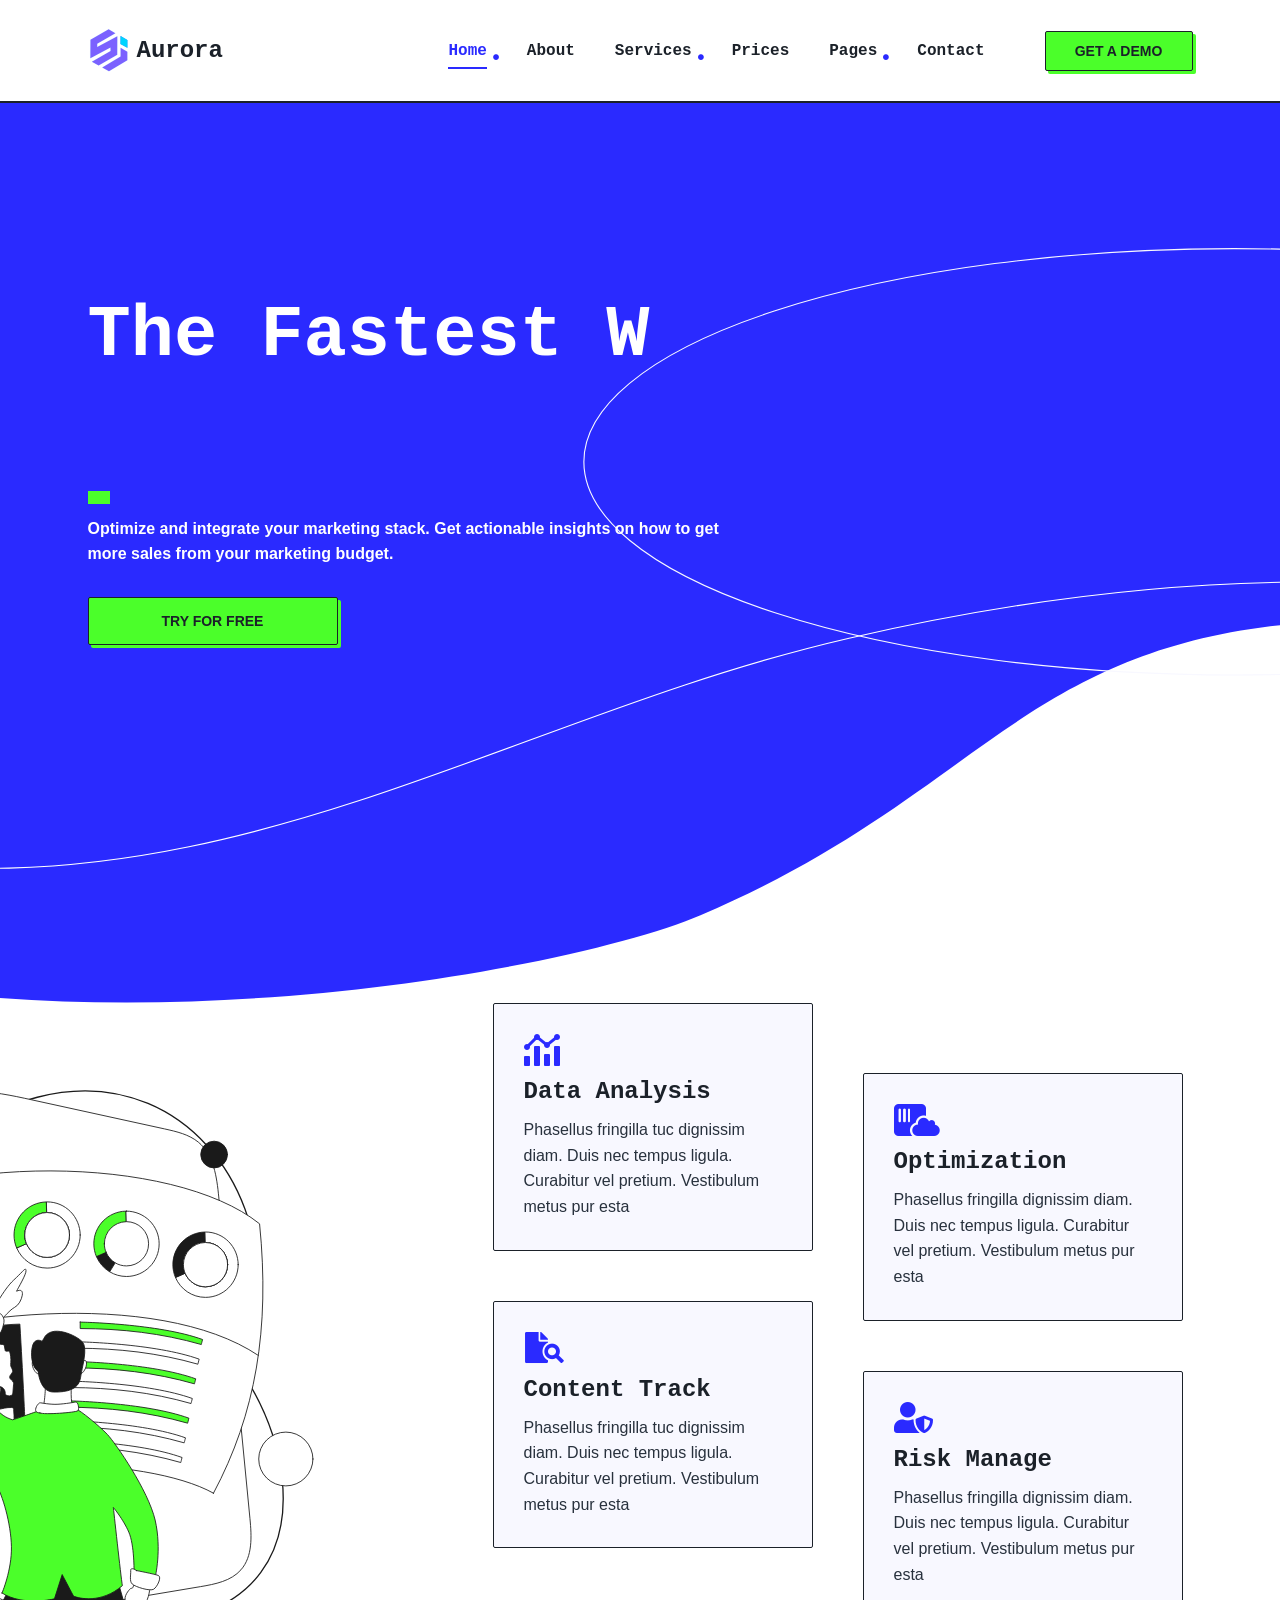
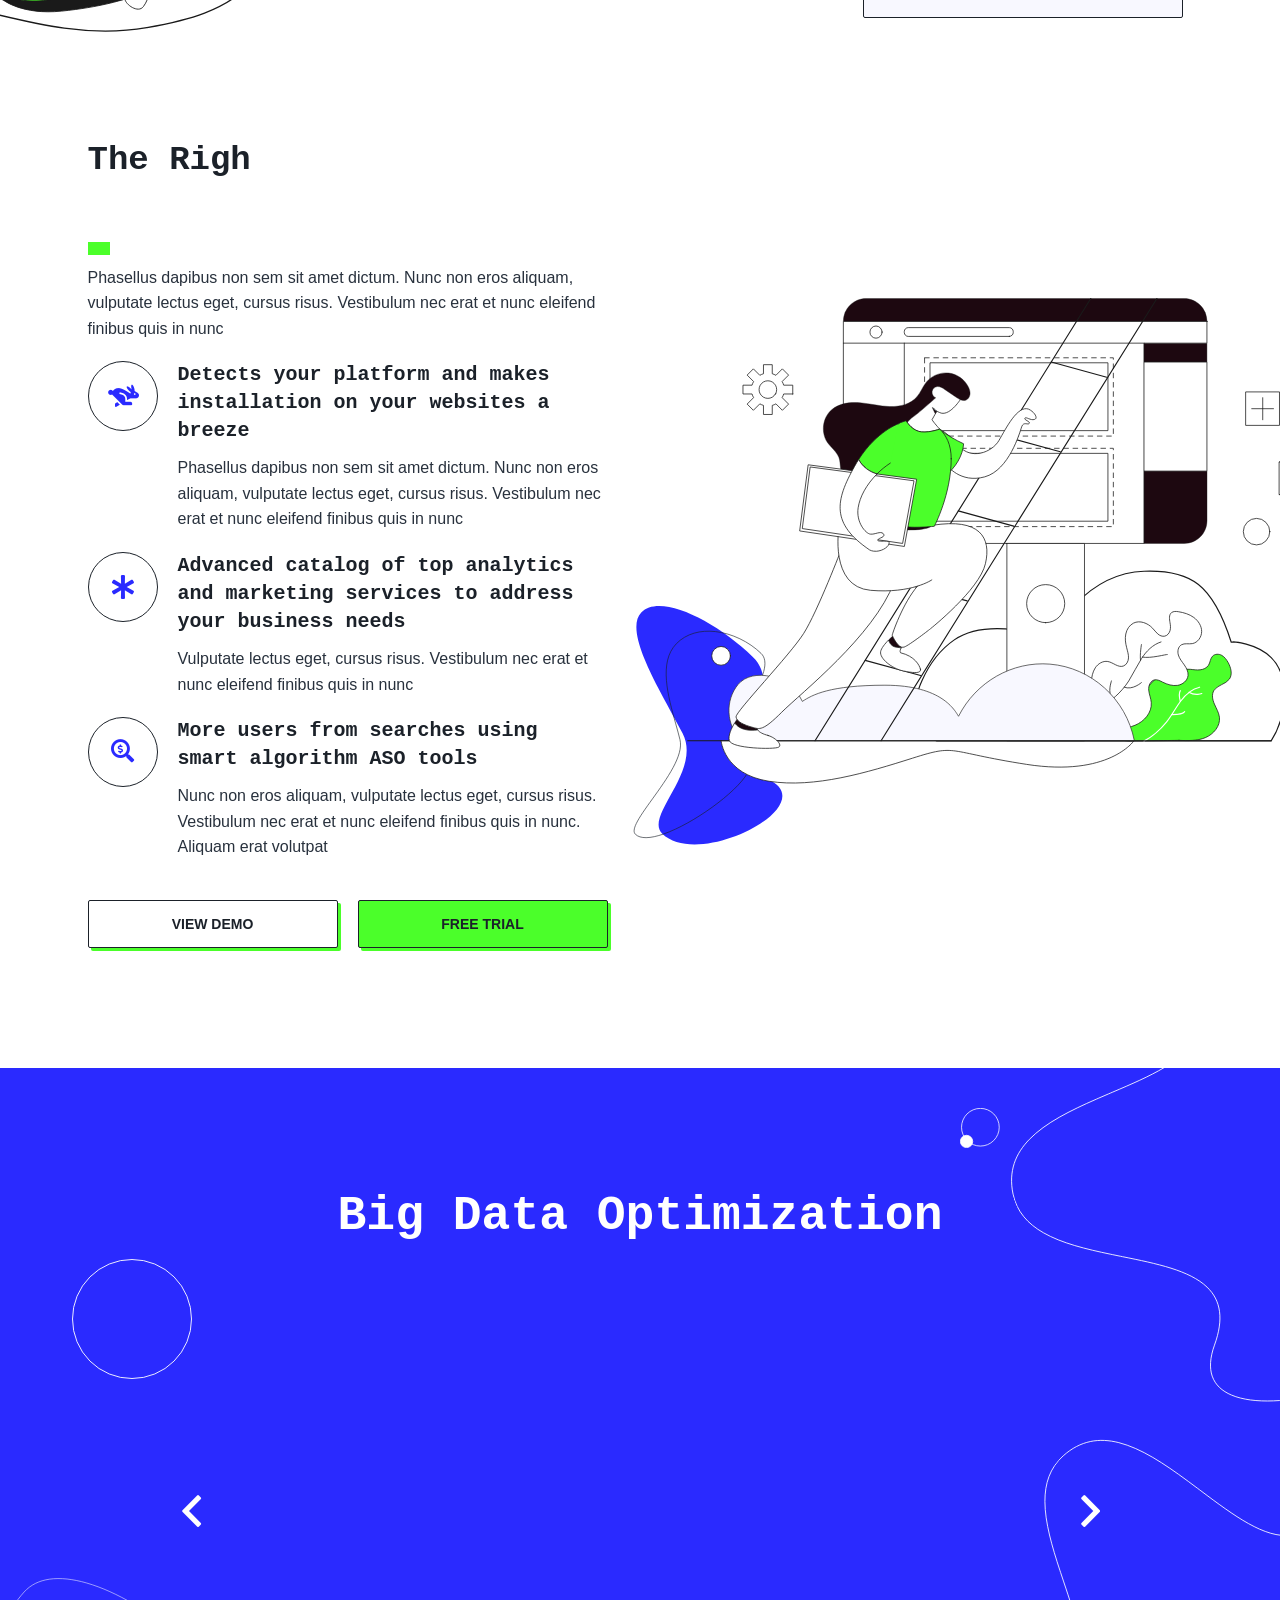
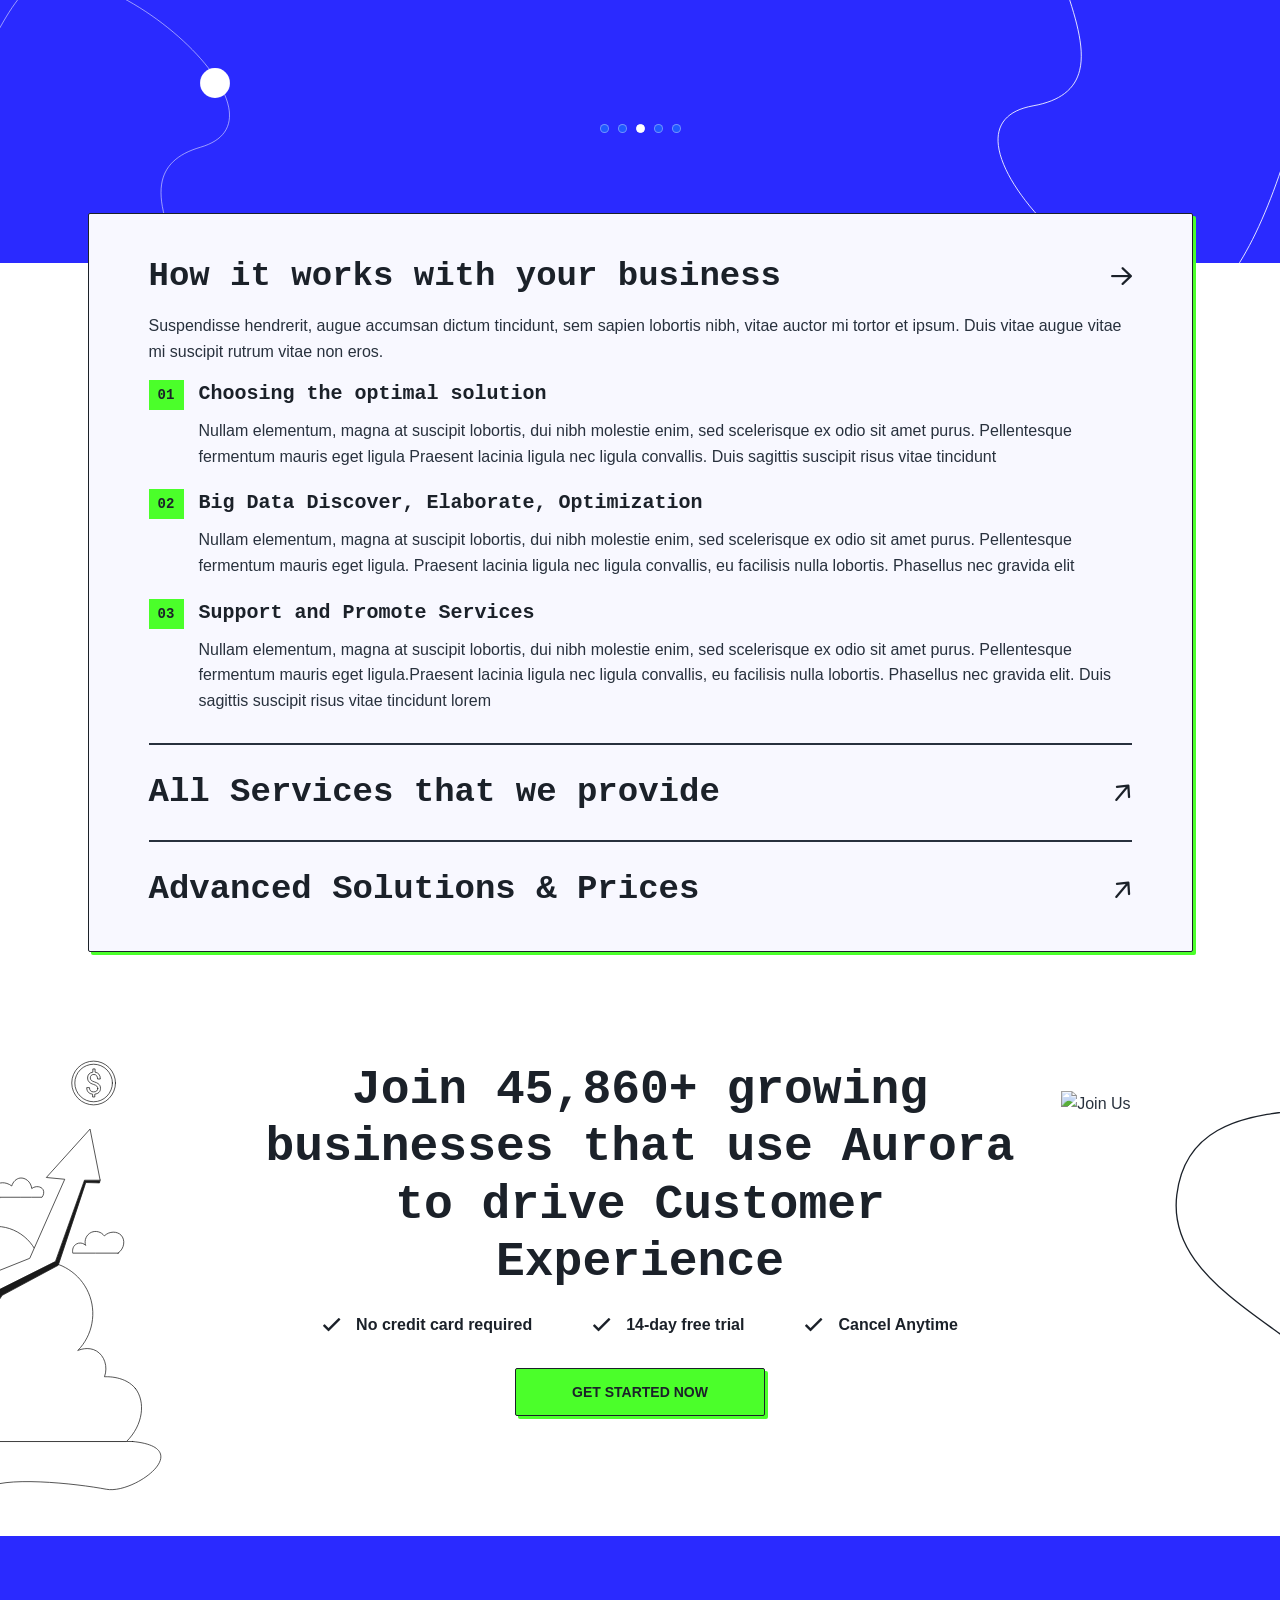
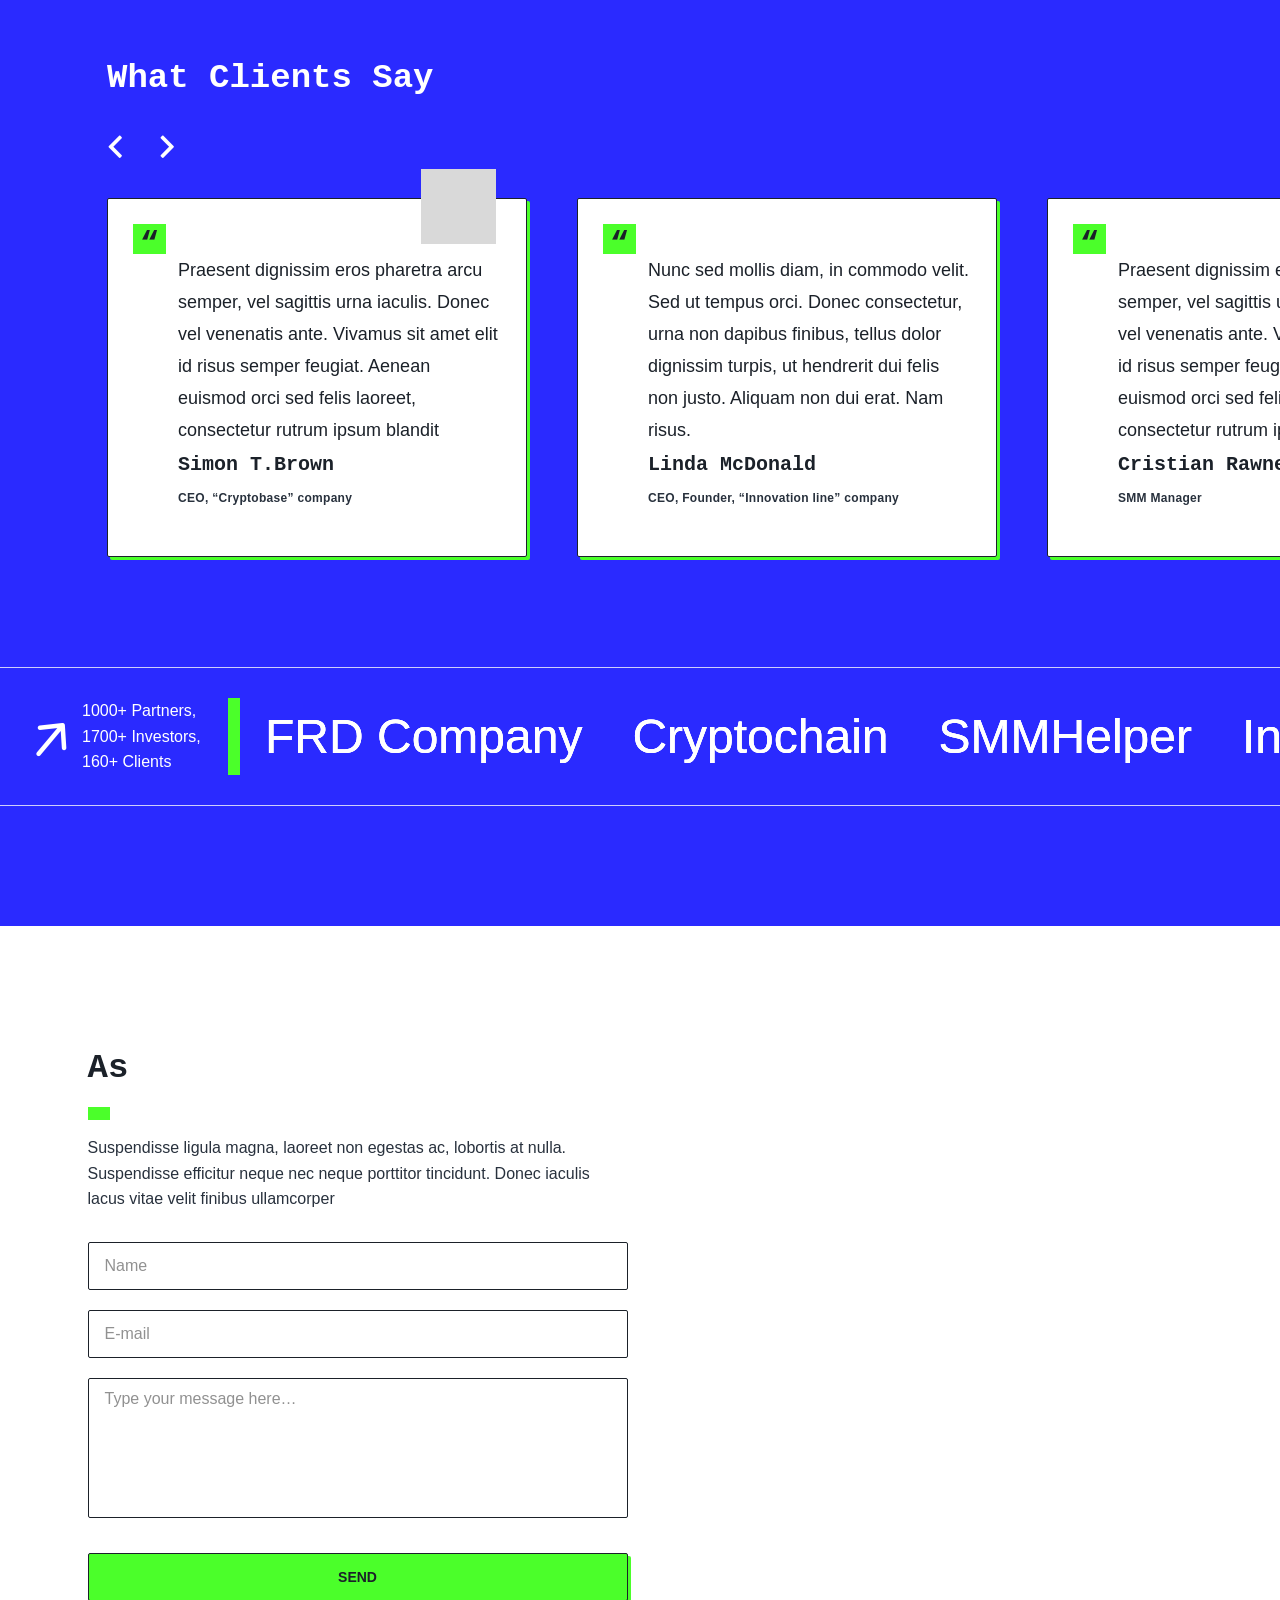
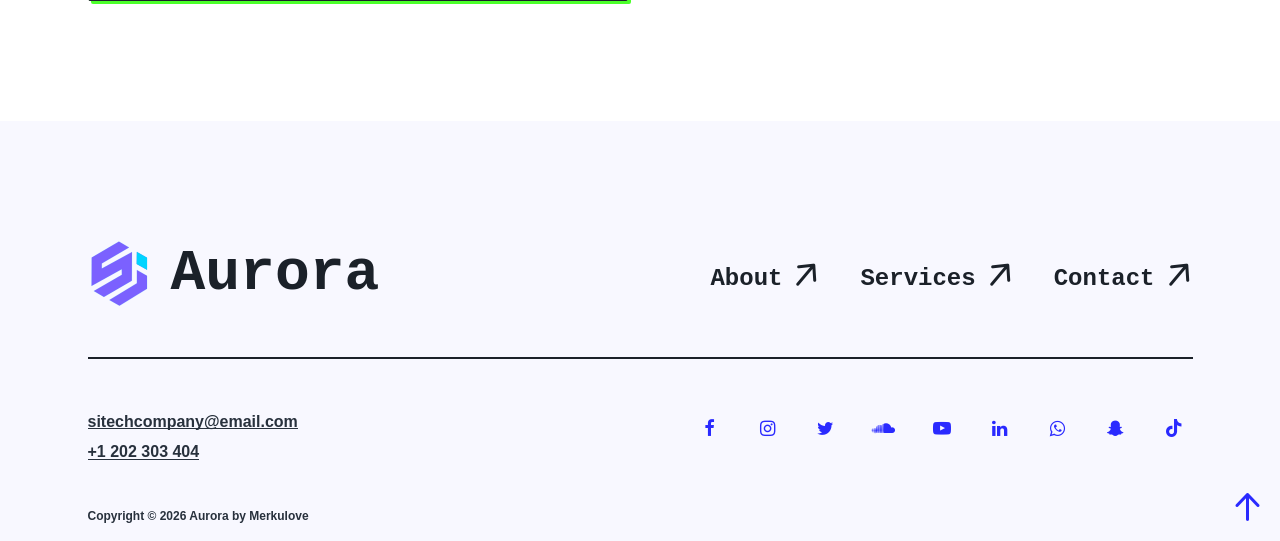
==== index.html @ f3130592 "Initial commit: Customized Sitech template for Aurora" ====
<!doctype html>
<html lang="en">
    <head>
        <meta charset="UTF-8" />
        <meta name="viewport" content="width=device-width, initial-scale=1.0, minimum-scale=1.0" />
        <meta http-equiv="X-UA-Compatible" content="ie=edge" />
        <title>Home | Aurora</title>
        <script id="www-widgetapi-script" src="https://s.ytimg.com/yts/jsbin/www-widgetapi-vflS50iB-/www-widgetapi.js" async=""></script>
        <script src="https://www.youtube.com/player_api"></script>
        <link rel="stylesheet preload" as="style" href="css/preload.min.css" />
        <link rel="stylesheet preload" as="style" href="css/icomoon.css" />
        <link rel="stylesheet preload" as="style" href="css/libs.min.css" />
        <link rel="stylesheet" href="css/index.min.css" />
    </head>
    <body>
        <header class="header d-lg-flex align-items-center" data-page="home" data-page-parent="home">
            <div class="container d-flex align-items-center flex-wrap flex-lg-nowrap">
                <a class="logo header_logo d-inline-flex align-items-center" href="index.html">
                    <span class="logo_icon">
                        <img src="svg/logo.svg" alt="Aurora" />
                    </span>
                    <span class="logo_text h5">Aurora</span>
                </a>
                <nav class="header_nav collapse" id="headerMenu">
                    <ul class="header_nav-list">
                        <li class="header_nav-list_item dropdown">
                            <a
                                class="nav-link nav-item dropdown-toggle d-flex align-items-center justify-content-between"
                                href="index.html"
                                data-bs-toggle="collapse"
                                data-bs-target="#homeMenu"
                                data-trigger="dropdown"
                                data-main-link="true"
                                aria-expanded="true"
                                aria-controls="homeMenu"
                                data-page="home"
                                data-page-parent="home"
                            >
                                <span class="nav-item_text">
                                    Home
                                    <i class="icon-circle icon"></i>
                                </span>
                                <i class="icon-arrow-left icon arrow-rotate"></i>
                            </a>
                            <div class="dropdown-menu collapse show" id="homeMenu">
                                <ul class="dropdown-list">
                                    <li class="list-item" data-main="true">
                                        <a
                                            class="dropdown-item nav-item"
                                            data-page="home"
                                            data-page-parent="home"
                                            href="index.html"
                                            data-main="true"
                                        >
                                            Home 1
                                        </a>
                                    </li>
                                    <li class="list-item">
                                        <a class="dropdown-item nav-item" data-page="home2" data-page-parent="home" href="index2.html">
                                            Home 2
                                        </a>
                                    </li>
                                </ul>
                            </div>
                        </li>
                        <li class="header_nav-list_item">
                            <a class="nav-item nav-link" href="about.html" data-page="about" data-single="true">
                                <span class="nav-item_text">About</span>
                            </a>
                        </li>
                        <li class="header_nav-list_item dropdown">
                            <a
                                class="nav-link nav-item dropdown-toggle d-flex align-items-center justify-content-between"
                                href="services.html"
                                data-bs-toggle="collapse"
                                data-bs-target="#servicesMenu"
                                data-trigger="dropdown"
                                data-page-parent="services"
                                data-main-link="true"
                                aria-expanded="false"
                                aria-controls="servicesMenu"
                                data-page="services"
                            >
                                <span class="nav-item_text">
                                    Services
                                    <i class="icon-circle icon"></i>
                                </span>
                                <i class="icon-arrow-left icon arrow-rotate"></i>
                            </a>
                            <div class="dropdown-menu collapse" id="servicesMenu">
                                <ul class="dropdown-list">
                                    <li class="list-item" data-main="true">
                                        <a
                                            class="dropdown-item nav-item"
                                            data-page="services"
                                            data-page-parent="services"
                                            href="services.html"
                                            data-main="true"
                                        >
                                            All Services
                                        </a>
                                    </li>
                                    <li class="list-item">
                                        <a
                                            class="dropdown-item nav-item"
                                            data-page="service"
                                            data-page-parent="services"
                                            href="service.html"
                                        >
                                            Single service
                                        </a>
                                    </li>
                                </ul>
                            </div>
                        </li>
                        <li class="header_nav-list_item">
                            <a class="nav-item nav-link" href="prices.html" data-page="prices" data-single="true">
                                <span class="nav-item_text">Prices</span>
                            </a>
                        </li>
                        <li class="header_nav-list_item dropdown">
                            <a
                                class="nav-link nav-item dropdown-toggle d-flex align-items-center justify-content-between"
                                href="#"
                                data-bs-toggle="collapse"
                                data-bs-target="#pagesMenu"
                                data-trigger="dropdown"
                                data-page-parent="pages"
                                data-main-link="true"
                                aria-expanded="false"
                                aria-controls="pagesMenu"
                            >
                                <span class="nav-item_text">
                                    Pages
                                    <i class="icon-circle icon"></i>
                                </span>
                                <i class="icon-arrow-left icon arrow-rotate"></i>
                            </a>
                            <div class="dropdown-menu collapse" id="pagesMenu">
                                <ul class="dropdown-list">
                                    <li class="list-item">
                                        <a class="dropdown-item nav-item" data-page="blog" data-page-parent="pages" href="blog.html">
                                            Blog Boxes
                                        </a>
                                    </li>
                                    <li class="list-item">
                                        <a class="dropdown-item nav-item" data-page="blog2" data-page-parent="pages" href="blog2.html">
                                            Blog Sidebar
                                        </a>
                                    </li>
                                    <li class="list-item">
                                        <a class="dropdown-item nav-item" data-page="post" data-page-parent="pages" href="post.html">
                                            Single post
                                        </a>
                                    </li>
                                    <li class="list-item">
                                        <a class="dropdown-item nav-item" data-page="faq" data-page-parent="pages" href="faq.html"> FAQ </a>
                                    </li>
                                    <li class="list-item">
                                        <a class="dropdown-item nav-item" data-page="404" data-page-parent="pages" href="404.html">
                                            Error Page
                                        </a>
                                    </li>
                                </ul>
                            </div>
                        </li>
                        <li class="header_nav-list_item">
                            <a class="nav-item nav-link" href="contact.html" data-page="contact" data-single="true">
                                <span class="nav-item_text">Contact</span>
                            </a>
                        </li>
                        <li class="header_nav-list_btn">
                            <a class="btn signUpTrigger" href="#">Get a demo</a>
                        </li>
                    </ul>
                </nav>
                <a class="header_btn btn btn--neon signUpTrigger" href="#">Get a demo</a>
                <button
                    class="header_trigger"
                    id="headerTrigger"
                    data-bs-toggle="collapse"
                    data-bs-target="#headerMenu"
                    aria-controls="headerMenu"
                    aria-expanded="false"
                    type="button"
                >
                    <i class="icon-arrow-left icon arrow-rotate"></i>
                </button>
            </div>
        </header>
        <!-- homepage content start -->
        <main>
            <!-- hero section start -->
            <section class="hero">
                <div class="hero_bg">
                    <img class="hero_bg-blue" src="svg/herohome1.svg" alt="The Fastest Web Solutions" />
                </div>
                <div class="container d-xl-flex">
                    <div class="hero_main">
                        <span class="tw-height h1">
                            <span class="text">The Fastest Web Solutions</span>
                        </span>
                        <h1 class="hero_main-title type" data-text="The Fastest Web Solutions">The Fastest Web Solutions</h1>
                        <p class="hero_main-text">
                            Optimize and integrate your marketing stack. Get actionable insights on how to get more sales from your
                            marketing budget.
                        </p>
                        <a class="hero_main-btn btn btn--neon signUpTrigger" href="#">Try For Free</a>
                    </div>
                    <div class="hero_media">
                        <lottie-player
                            class="lottie"
                            src="lottie/herohome.json"
                            background="transparent"
                            speed=".5"
                            style="width: 100%; height: 100%"
                            loop
                            autoplay
                        ></lottie-player>
                    </div>
                </div>
            </section>
            <!-- hero section end -->
            <!-- features section start -->
            <div class="services">
                <img class="services_shape" src="svg/blueshape1.svg" alt="Our Features and Services" />
                <div class="container d-flex flex-column-reverse flex-xl-row">
                    <div class="services_media">
                        <img src="svg/Illustration-2.svg" alt="Our Features and Services" />
                    </div>
                    <ul class="services_list">
                        <li class="wrapper" data-aos="fade-up">
                            <a class="services_list-item d-flex flex-column" href="service.html">
                                <i class="icon-chart-bar icon"></i>
                                <span class="title h5">Data Analysis</span>
                                <p class="text">
                                    Phasellus fringilla tuc dignissim diam. Duis nec tempus ligula. Curabitur vel pretium. Vestibulum metus
                                    pur esta
                                </p>
                            </a>
                        </li>
                        <li class="wrapper" data-aos="fade-up" data-aos-delay="50">
                            <a class="services_list-item d-flex flex-column" href="service.html">
                                <i class="icon-cloud icon"></i>
                                <span class="title h5">Optimization</span>
                                <p class="text">
                                    Phasellus fringilla dignissim diam. Duis nec tempus ligula. Curabitur vel pretium. Vestibulum metus pur
                                    esta
                                </p>
                            </a>
                        </li>
                        <li class="wrapper" data-aos="fade-up" data-aos-delay="100">
                            <a class="services_list-item d-flex flex-column" href="service.html">
                                <i class="icon-filesearch icon"></i>
                                <span class="title h5">Content Track</span>
                                <p class="text">
                                    Phasellus fringilla tuc dignissim diam. Duis nec tempus ligula. Curabitur vel pretium. Vestibulum metus
                                    pur esta
                                </p>
                            </a>
                        </li>
                        <li class="wrapper" data-aos="fade-up" data-aos-delay="150">
                            <a class="services_list-item d-flex flex-column" href="service.html">
                                <i class="icon-protect icon"></i>
                                <span class="title h5">Risk Manage</span>
                                <p class="text">
                                    Phasellus fringilla dignissim diam. Duis nec tempus ligula. Curabitur vel pretium. Vestibulum metus pur
                                    esta
                                </p>
                            </a>
                        </li>
                    </ul>
                </div>
            </div>
            <!-- features section end -->
            <!-- about section start -->
            <section class="about">
                <img class="about_shape" src="svg/bg%202.svg" alt="The Right Digital Tools for Business" />
                <div class="container d-lg-flex">
                    <div class="about_main">
                        <div class="wrapper">
                            <span class="tw-height h4">
                                <span class="text">The Right Digital Tools for Business</span>
                            </span>
                            <h4 class="about_main-title type" data-text="The Right Digital Tools for Business">
                                The Right Digital Tools for Business
                            </h4>
                        </div>
                        <p class="about_main-text">
                            Phasellus dapibus non sem sit amet dictum. Nunc non eros aliquam, vulputate lectus eget, cursus risus.
                            Vestibulum nec erat et nunc eleifend finibus quis in nunc
                        </p>
                        <ul class="about_main-list d-flex flex-column">
                            <li class="about_main-list_item" data-aos="fade-up">
                                <span class="media">
                                    <i class="icon-rabbit icon"></i>
                                </span>
                                <div class="main">
                                    <h6 class="main_title">Detects your platform and makes installation on your websites a breeze</h6>
                                    <p class="main_text">
                                        Phasellus dapibus non sem sit amet dictum. Nunc non eros aliquam, vulputate lectus eget, cursus
                                        risus. Vestibulum nec erat et nunc eleifend finibus quis in nunc
                                    </p>
                                </div>
                            </li>
                            <li class="about_main-list_item" data-aos="fade-up" data-aos-delay="50">
                                <span class="media">
                                    <i class="icon-star icon"></i>
                                </span>
                                <div class="main">
                                    <h6 class="main_title">
                                        Advanced catalog of top analytics and marketing services to address your business needs
                                    </h6>
                                    <p class="main_text">
                                        Vulputate lectus eget, cursus risus. Vestibulum nec erat et nunc eleifend finibus quis in nunc
                                    </p>
                                </div>
                            </li>
                            <li class="about_main-list_item" data-aos="fade-up" data-aos-delay="100">
                                <span class="media">
                                    <i class="icon-moneyglass icon"></i>
                                </span>
                                <div class="main">
                                    <h6 class="main_title">More users from searches using smart algorithm ASO tools</h6>
                                    <p class="main_text">
                                        Nunc non eros aliquam, vulputate lectus eget, cursus risus. Vestibulum nec erat et nunc eleifend
                                        finibus quis in nunc. Aliquam erat volutpat
                                    </p>
                                </div>
                            </li>
                        </ul>
                        <div class="about_main-action d-flex flex-column flex-sm-row">
                            <a class="about_main-action_btn btn btn--white signUpTrigger" href="#">View Demo</a>
                            <a class="about_main-action_btn btn btn--neon signUpTrigger" href="#">Free Trial</a>
                        </div>
                    </div>
                    <div class="about_media">
                        <img class="about_media-main" src="svg/illustartion%203.svg" alt="The Right Digital Tools for Business" />
                        <img class="about_media-shape" src="svg/shapes_bg3.svg" alt="The Right Digital Tools for Business" />
                    </div>
                </div>
            </section>
            <!-- about section end -->
            <!-- chart section start -->
            <section class="chart">
                <div class="chart_shapes">
                    <div class="group group--left">
                        <img class="shape" src="svg/bgshape_whiteline.svg" alt="Big Data Optimization" />
                        <img class="circle" src="svg/ovalwhite.svg" alt="Big Data Optimization" />
                        <span class="circle circle--big"></span>
                    </div>
                    <div class="group group--right">
                        <img class="circle" src="svg/circles_white.svg" alt="Big Data Optimization" />
                        <img class="shape shape--rotate" src="svg/white_line.svg" alt="Big Data Optimization" />
                        <img class="shape" src="svg/white_line.svg" alt="Big Data Optimization" />
                    </div>
                </div>
                <div class="container">
                    <h3 class="chart_header">Big Data Optimization</h3>
                    <div class="chart_slider swiper">
                        <div class="swiper-wrapper">
                            <div class="swiper-slide">
                                <div class="slide">
                                    <svg
                                        width="100%"
                                        height="100%"
                                        viewBox="0 0 269 571"
                                        version="1.1"
                                        xmlns="http://www.w3.org/2000/svg"
                                        xmlns:xlink="http://www.w3.org/1999/xlink"
                                    >
                                        <defs>
                                            <path
                                                d="M36,0 L232,0 C251.882251,-3.65231026e-15 268,16.117749 268,36 L268,513 L268,513 L0,513 L0,36 C-2.4348735e-15,16.117749 16.117749,3.65231026e-15 36,0 Z"
                                                id="slide2path-1"
                                            ></path>
                                        </defs>
                                        <g stroke="none" stroke-width="1" fill="none" fill-rule="evenodd">
                                            <g transform="translate(-1550.000000, -134.000000)">
                                                <g transform="translate(1550.539194, 134.000000)">
                                                    <path
                                                        d="M37.9179081,22 L217.89702,22 C237.216806,22 253.092051,37.2499657 253.867974,56.5541641 L257.360636,143.448094 L257.360636,143.448094 C261.526916,295.091547 264.682069,409.189991 266.826095,485.743426 C267.27786,501.873895 267.671527,515.865953 268.007098,527.719601 C268.664707,550.906237 250.401376,570.235867 227.214742,570.893541 C226.818395,570.904783 226.42191,570.910412 226.025404,570.910426 L43.9354142,570.910426 C24.2303134,570.910426 8.18689259,555.068159 7.9382796,535.364627 L1.92077342,58.4542006 C1.66992538,38.5735321 17.583039,22.2537134 37.4637075,22.0028654 C37.6151001,22.0009551 37.7665033,22 37.9179081,22 Z"
                                                        fill="#1B2129"
                                                        opacity="0.106490362"
                                                    ></path>
                                                    <g>
                                                        <g>
                                                            <mask id="slide2mask-2" fill="white">
                                                                <use xlink:href="#slide2path-1"></use>
                                                            </mask>
                                                            <g>
                                                                <use fill="#2A2AFF" xlink:href="#slide2path-1"></use>
                                                                <use fill="#FFFFFF" xlink:href="#slide2path-1"></use>
                                                            </g>
                                                            <g mask="url(#slide2mask-2)">
                                                                <g transform="translate(0.460806, 25.000000)">
                                                                    <path
                                                                        d="M12,0 L256,0 C262.627417,5.58920087e-16 268,5.372583 268,12 L268,476 L268,476 L0,476 L0,12 C9.64732338e-16,5.372583 5.372583,2.99379359e-15 12,0 Z"
                                                                        fill="#F4F4F6"
                                                                        fill-rule="nonzero"
                                                                    ></path>
                                                                    <g
                                                                        stroke-width="1"
                                                                        fill="none"
                                                                        fill-rule="evenodd"
                                                                        transform="translate(0.000000, 97.000000)"
                                                                    >
                                                                        <g transform="translate(0.000000, 112.047570)" fill-rule="nonzero">
                                                                            <g transform="translate(0.000000, 233.089195)">
                                                                                <rect
                                                                                    fill="#FFFFFF"
                                                                                    x="0"
                                                                                    y="0"
                                                                                    width="268"
                                                                                    height="45.7324078"
                                                                                ></rect>
                                                                                <g
                                                                                    transform="translate(11.434667, 27.724479)"
                                                                                    fill="#CDCDD2"
                                                                                    font-family="OpenSans, Open Sans"
                                                                                    font-size="12"
                                                                                    font-weight="normal"
                                                                                >
                                                                                    <text>
                                                                                        <tspan x="0" y="13">Sessions</tspan>
                                                                                    </text>
                                                                                </g>
                                                                                <g
                                                                                    transform="translate(11.434667, 7.716551)"
                                                                                    fill="#4E4E56"
                                                                                    font-family="RobotoMono-Bold, Roboto Mono"
                                                                                    font-size="14"
                                                                                    font-weight="bold"
                                                                                >
                                                                                    <text>
                                                                                        <tspan x="0" y="15">3669</tspan>
                                                                                    </text>
                                                                                </g>
                                                                            </g>
                                                                            <g transform="translate(0.000000, 186.642218)">
                                                                                <rect
                                                                                    fill="#FFFFFF"
                                                                                    x="0"
                                                                                    y="0"
                                                                                    width="268"
                                                                                    height="45.7324078"
                                                                                ></rect>
                                                                                <g
                                                                                    transform="translate(11.434667, 27.724479)"
                                                                                    fill="#CDCDD2"
                                                                                    font-family="OpenSans, Open Sans"
                                                                                    font-size="12"
                                                                                    font-weight="normal"
                                                                                >
                                                                                    <text>
                                                                                        <tspan x="0" y="13">Users</tspan>
                                                                                    </text>
                                                                                </g>
                                                                                <g
                                                                                    transform="translate(11.434667, 7.716551)"
                                                                                    fill="#4E4E56"
                                                                                    font-family="RobotoMono-Bold, Roboto Mono"
                                                                                    font-size="14"
                                                                                    font-weight="bold"
                                                                                >
                                                                                    <text>
                                                                                        <tspan x="0" y="15">2991</tspan>
                                                                                    </text>
                                                                                </g>
                                                                            </g>
                                                                            <g transform="translate(0.000000, 163.776014)">
                                                                                <rect
                                                                                    fill="#F4F4F6"
                                                                                    x="0"
                                                                                    y="0"
                                                                                    width="268"
                                                                                    height="22.8662039"
                                                                                ></rect>
                                                                                <g
                                                                                    transform="translate(11.434667, 2.716551)"
                                                                                    fill="#2A2AFF"
                                                                                    font-family="RobotoMono-Bold, Roboto Mono"
                                                                                    font-size="12"
                                                                                    font-weight="bold"
                                                                                >
                                                                                    <text>
                                                                                        <tspan x="0" y="13">Past Month</tspan>
                                                                                    </text>
                                                                                </g>
                                                                            </g>
                                                                            <g transform="translate(0.000000, 118.043606)">
                                                                                <rect
                                                                                    fill="#FFFFFF"
                                                                                    x="0"
                                                                                    y="0"
                                                                                    width="268"
                                                                                    height="45.7324078"
                                                                                ></rect>
                                                                                <g
                                                                                    transform="translate(180.119250, 16.291377)"
                                                                                    fill="#ABABB6"
                                                                                    font-family="OpenSans, Open Sans"
                                                                                    font-size="14"
                                                                                    font-weight="normal"
                                                                                >
                                                                                    <text>
                                                                                        <tspan x="27.7294922" y="15">+1.72%</tspan>
                                                                                    </text>
                                                                                </g>
                                                                                <g
                                                                                    transform="translate(11.434667, 27.724479)"
                                                                                    fill="#CDCDD2"
                                                                                    font-family="OpenSans, Open Sans"
                                                                                    font-size="12"
                                                                                    font-weight="normal"
                                                                                >
                                                                                    <text>
                                                                                        <tspan x="0" y="13">New Users</tspan>
                                                                                    </text>
                                                                                </g>
                                                                                <g
                                                                                    transform="translate(11.434667, 7.716551)"
                                                                                    fill="#4E4E56"
                                                                                    font-family="RobotoMono-Bold, Roboto Mono"
                                                                                    font-size="14"
                                                                                    font-weight="bold"
                                                                                >
                                                                                    <text>
                                                                                        <tspan x="0" y="15">2895</tspan>
                                                                                    </text>
                                                                                </g>
                                                                            </g>
                                                                            <g transform="translate(0.000000, 71.596630)">
                                                                                <rect
                                                                                    fill="#FFFFFF"
                                                                                    x="0"
                                                                                    y="0"
                                                                                    width="268"
                                                                                    height="45.7324078"
                                                                                ></rect>
                                                                                <g
                                                                                    transform="translate(162.119250, 16.291377)"
                                                                                    fill="#ABABB6"
                                                                                    font-family="OpenSans, Open Sans"
                                                                                    font-size="14"
                                                                                    font-weight="normal"
                                                                                >
                                                                                    <text>
                                                                                        <tspan x="45.7294922" y="15">+0.71%</tspan>
                                                                                    </text>
                                                                                </g>
                                                                                <g
                                                                                    transform="translate(11.434667, 27.724479)"
                                                                                    fill="#CDCDD2"
                                                                                    font-family="OpenSans, Open Sans"
                                                                                    font-size="12"
                                                                                    font-weight="normal"
                                                                                >
                                                                                    <text>
                                                                                        <tspan x="0" y="13">Sessions</tspan>
                                                                                    </text>
                                                                                </g>
                                                                                <g
                                                                                    transform="translate(11.434667, 7.716551)"
                                                                                    fill="#4E4E56"
                                                                                    font-family="RobotoMono-Bold, Roboto Mono"
                                                                                    font-size="14"
                                                                                    font-weight="bold"
                                                                                >
                                                                                    <text>
                                                                                        <tspan x="0" y="15">3695</tspan>
                                                                                    </text>
                                                                                </g>
                                                                            </g>
                                                                            <g transform="translate(0.000000, 25.149653)">
                                                                                <rect
                                                                                    fill="#FFFFFF"
                                                                                    x="0"
                                                                                    y="0"
                                                                                    width="268"
                                                                                    height="45.7324078"
                                                                                ></rect>
                                                                                <g
                                                                                    transform="translate(175.868000, 16.291377)"
                                                                                    fill="#ABABB6"
                                                                                    font-family="OpenSans, Open Sans"
                                                                                    font-size="14"
                                                                                    font-weight="normal"
                                                                                >
                                                                                    <text>
                                                                                        <tspan x="39.734375" y="15">+1.6%</tspan>
                                                                                    </text>
                                                                                </g>
                                                                                <g
                                                                                    transform="translate(11.434667, 27.724479)"
                                                                                    fill="#CDCDD2"
                                                                                    font-family="OpenSans, Open Sans"
                                                                                    font-size="12"
                                                                                    font-weight="normal"
                                                                                >
                                                                                    <text>
                                                                                        <tspan x="0" y="13">Users</tspan>
                                                                                    </text>
                                                                                </g>
                                                                                <g
                                                                                    transform="translate(11.434667, 7.716551)"
                                                                                    fill="#4E4E56"
                                                                                    font-family="RobotoMono-Bold, Roboto Mono"
                                                                                    font-size="14"
                                                                                    font-weight="bold"
                                                                                >
                                                                                    <text>
                                                                                        <tspan x="0" y="15">3039</tspan>
                                                                                    </text>
                                                                                </g>
                                                                            </g>
                                                                            <g>
                                                                                <rect
                                                                                    fill="#F4F4F6"
                                                                                    x="0"
                                                                                    y="2.28344903"
                                                                                    width="268"
                                                                                    height="22.8662039"
                                                                                ></rect>
                                                                                <text
                                                                                    font-family="RobotoMono-Bold, Roboto Mono"
                                                                                    font-size="12"
                                                                                    font-weight="bold"
                                                                                    fill="#2A2AFF"
                                                                                >
                                                                                    <tspan x="11.4346667" y="13">Current Month</tspan>
                                                                                </text>
                                                                            </g>
                                                                        </g>
                                                                        <g transform="translate(12.864000, 0.000000)">
                                                                            <polyline
                                                                                stroke="#E4E4E5"
                                                                                points="0 29.2973237 9.648 23.5807728 37.52 0 65.392 9.28939533 93.264 1.42913774 121.136 39.3012879 149.008 62.8820607 176.88 25.0099105 204.752 52.8780965 232.624 40.0158568 242.272 25.0099105"
                                                                            ></polyline>
                                                                            <polyline
                                                                                stroke="#2A2AFF"
                                                                                points="0 45.7324078 9.648 32.8701681 37.52 37.8721502 65.392 18.5787907 93.264 39.3012879 121.136 27.1536171 149.008 50.7343899 176.88 48.5906833 204.752 26.4390482 232.624 27.868186 242.272 12.8622397"
                                                                            ></polyline>
                                                                        </g>
                                                                    </g>
                                                                    <g stroke-width="1" fill="none" fill-rule="evenodd">
                                                                        <path
                                                                            d="M12,0 L256,0 C262.627417,5.58920087e-16 268,5.372583 268,12 L268,45.4285714 L268,45.4285714 L0,45.4285714 L0,12 C9.64732338e-16,5.372583 5.372583,2.99379359e-15 12,0 Z"
                                                                            fill="#FFFFFF"
                                                                            fill-rule="nonzero"
                                                                        ></path>
                                                                        <g transform="translate(11.434667, 17.035714)">
                                                                            <g transform="translate(227.978667, 0.000000)">
                                                                                <polygon
                                                                                    points="0 0 17.152 0 17.152 17.0357143 0 17.0357143"
                                                                                ></polygon>
                                                                                <path
                                                                                    d="M8.576,1.41964286 L11.4346667,4.25892857 L9.29066667,4.25892857 L9.29066667,10.6473214 L7.86133333,10.6473214 L7.86133333,4.25892857 L5.71733333,4.25892857 L8.576,1.41964286 Z M14.2933333,5.67857143 L10.72,5.67857143 L10.72,7.09111607 L14.2933333,7.09111607 L14.2933333,14.210625 L2.85866667,14.210625 L2.85866667,7.09111607 L6.432,7.09111607 L6.432,5.67857143 L2.85866667,5.67857143 C2.07253333,5.67857143 1.42933333,6.31741071 1.42933333,7.09821429 L1.42933333,14.1964286 C1.42933333,14.9772321 2.07253333,15.6160714 2.85866667,15.6160714 L14.2933333,15.6160714 C15.0794667,15.6160714 15.7226667,14.9772321 15.7226667,14.1964286 L15.7226667,7.09821429 C15.7226667,6.31741071 15.0794667,5.67857143 14.2933333,5.67857143 Z"
                                                                                    fill="#4E4E56"
                                                                                    fill-rule="nonzero"
                                                                                ></path>
                                                                            </g>
                                                                            <g transform="translate(199.392000, 0.000000)">
                                                                                <polygon
                                                                                    points="0 0 17.152 0 17.152 17.0357143 0 17.0357143"
                                                                                ></polygon>
                                                                            </g>
                                                                            <g transform="translate(28.586667, 0.000000)">
                                                                                <polygon
                                                                                    points="0 0 17.152 0 17.152 17.0357143 0 17.0357143"
                                                                                ></polygon>
                                                                            </g>
                                                                            <g>
                                                                                <polygon
                                                                                    points="0 0 17.152 0 17.152 17.0357143 0 17.0357143"
                                                                                ></polygon>
                                                                                <path
                                                                                    d="M9.98060479,13.4866071 C9.9373656,13.4836612 9.92635931,13.4840162 9.88354892,13.4767047 C9.78727917,13.4602006 9.69469017,13.4239627 9.61300027,13.3707238 C9.57169075,13.3438205 9.53563425,13.312516 9.49961355,13.2791175 L5.21142975,9.02000633 C5.18184128,8.9885244 5.17358653,8.98135492 5.1473214,8.94696258 C5.11784014,8.90834666 5.09236118,8.86671386 5.07138481,8.82291596 C4.97976062,8.63157543 4.97976062,8.40452932 5.07138481,8.21318872 C5.09236118,8.1693909 5.11784014,8.12775802 5.1473214,8.08914211 C5.17358653,8.05478526 5.18184128,8.04758029 5.21142975,8.01613385 L9.49961355,3.75702275 C9.53131037,3.72763488 9.53856452,3.7194006 9.57315589,3.69334904 C9.66399388,3.62488383 9.77119853,3.57867248 9.88354892,3.55939999 C9.96377368,3.54569985 10.0462141,3.54569985 10.1264388,3.55939999 C10.1905829,3.5704027 10.2531546,3.59013658 10.3119385,3.61789179 C10.5352099,3.72334028 10.6906566,3.94208113 10.7159568,4.18634115 C10.7259269,4.282881 10.7157424,4.38119548 10.6861897,4.47368918 C10.6615684,4.5507436 10.6236537,4.62346792 10.5744825,4.68785148 C10.5482174,4.7222438 10.5399627,4.72941331 10.5103742,4.76089523 L6.72755286,8.51807009 L10.5103742,12.275245 L10.5436791,12.3106666 C10.5710162,12.3440296 10.5788065,12.3518025 10.6026059,12.387863 C10.6472387,12.4554408 10.6801148,12.5305787 10.6993759,12.6090883 C10.7147776,12.6719102 10.7214957,12.7367906 10.7192802,12.8013871 C10.7108468,13.0468184 10.5707661,13.2755682 10.3552849,13.3959236 C10.2843511,13.4355333 10.2066278,13.4629691 10.1264388,13.4767047 C10.0836284,13.4840162 10.0726221,13.4836612 10.0293829,13.4866071 L9.98060479,13.4866071 L9.98060479,13.4866071 Z"
                                                                                    fill="#4E4E56"
                                                                                    fill-rule="nonzero"
                                                                                ></path>
                                                                            </g>
                                                                        </g>
                                                                        <text
                                                                            fill="#4E4E56"
                                                                            fill-rule="nonzero"
                                                                            font-family="OpenSans-Bold, Open Sans"
                                                                            font-size="16"
                                                                            font-weight="bold"
                                                                        >
                                                                            <tspan x="113.339844" y="31">Stats</tspan>
                                                                        </text>
                                                                    </g>
                                                                </g>
                                                            </g>
                                                        </g>
                                                        <path
                                                            d="M0,513 L268,513 L268,535 C268,554.882251 251.882251,571 232,571 L36,571 C16.117749,571 2.4348735e-15,554.882251 0,535 L0,513 L0,513 Z"
                                                            fill="#EBEBFF"
                                                        ></path>
                                                        <g transform="translate(76.997927, 531.000033)" fill="#808080" fill-rule="nonzero">
                                                            <g transform="translate(50.252073, 5.749986)">
                                                                <path
                                                                    d="M9.99997616,2.24999464 C9.99997616,1.0062537 8.99372245,0 7.74998152,0 C6.50624059,0 5.49998689,1.0062537 5.49998689,2.24999464 C5.49998689,3.49373557 6.50624059,4.49998927 7.74998152,4.49998927 C8.99372245,4.49998927 9.99997616,3.49373557 9.99997616,2.24999464 Z M13.2499684,0 C12.0062275,0 10.9999738,1.0062537 10.9999738,2.24999464 C10.9999738,3.49373557 12.0062275,4.49998927 13.2499684,4.49998927 C14.4937093,4.49998927 15.499963,3.49373557 15.499963,2.24999464 C15.499963,1.0062537 14.4937093,0 13.2499684,0 Z M2.24999464,0 C1.0062537,0 0,1.0062537 0,2.24999464 C0,3.49373557 1.0062537,4.49998927 2.24999464,4.49998927 C3.49373557,4.49998927 4.49998927,3.49373557 4.49998927,2.24999464 C4.49998927,1.0062537 3.49373557,0 2.24999464,0 Z"
                                                                ></path>
                                                            </g>
                                                            <g transform="translate(100.002073, 0.000000)">
                                                                <path
                                                                    d="M12.4999702,2 L10.9999738,2 L10.9999738,0.374999106 C10.9999738,0.167907315 10.8320665,0 10.6249747,0 L9.37497765,0 C9.16788586,0 8.99997854,0.167907315 8.99997854,0.374999106 L8.99997854,2 L4.99998808,2 L4.99998808,0.374999106 C4.99998808,0.167907315 4.83208076,0 4.62498897,0 L3.37499195,0 C3.16790016,0 3,0.167907315 3,0.374999106 L3,2 L1.5,2 C0.671568223,2 0,2.67156345 0,3.5 L0,14.4999654 C0,15.3283936 0.671568223,15.9999619 1.5,15.9999619 L12.4999702,15.9999619 C13.3283984,15.9999619 13.9999666,15.3283936 13.9999666,14.4999654 L13.9999666,3.5 C13.9999666,2.67156345 13.3283984,2 12.4999702,2 Z M12.3124706,14.4999654 L1.68749598,14.4999654 C1.58401112,14.4999654 1.49999642,14.4159507 1.49999642,14.3124659 L1.49999642,4.99998808 L12.4999702,4.99998808 L12.4999702,14.3124659 C12.4999702,14.4159507 12.4159555,14.4999654 12.3124706,14.4999654 Z M10.6609548,8.22965567 C10.8079881,8.08381251 10.8089342,7.84638632 10.663091,7.69935298 L9.95883856,6.98942425 C9.81296489,6.84239091 9.57553869,6.84144487 9.42850535,6.98728803 L5.95750533,10.4304561 L4.57927375,9.0410551 C4.43343059,8.89399125 4.1960044,8.8930452 4.04897106,9.03888836 L3.3389813,9.74314083 C3.19194796,9.88901451 3.19103243,10.1264407 3.33687559,10.273474 L5.68345813,12.639069 C5.8293318,12.7861023 6.066758,12.7870179 6.21379134,12.6411747 L10.6609548,8.22965567 Z"
                                                                ></path>
                                                            </g>
                                                            <g transform="translate(0.000000, 0.999998)">
                                                                <path
                                                                    d="M10.5020481,5.74998629 L5.50206122,5.74998629 C5.22706679,5.74998629 5.00206122,5.97499186 5.00206122,6.24998629 L5.00206122,6.74998629 C5.00206122,7.02497715 5.22706679,7.24998629 5.50206122,7.24998629 L10.5020481,7.24998629 C10.7770414,7.24998629 11.0020469,7.02497715 11.0020469,6.74998629 L11.0020469,6.24998629 C11.0020469,5.97499186 10.7770414,5.74998629 10.5020481,5.74998629 Z M8.00205407,0 C3.5833024,0 0.00207314456,2.90935586 0.00207314456,6.4999845 C0.00207314456,7.98746875 0.623958869,9.34998381 1.65520641,10.446844 C1.18957031,11.6781033 0.220822623,12.7218325 0.20519766,12.7343446 C-0.00103964099,12.9530941 -0.0573139209,13.2718495 0.06146021,13.5468427 C0.180203823,13.8218359 0.452084279,13.9999666 0.752071356,13.9999666 C2.67394177,13.9999666 4.18956316,13.1968374 5.09892379,12.5531012 C6.00205884,12.8374633 6.97706262,12.999969 8.00205407,12.999969 C12.4208057,12.999969 16.002035,10.0906131 16.002035,6.4999845 C16.002035,2.90935586 12.4208057,0 8.00205407,0 Z M8.00205407,11.4999726 C7.16767496,11.4999726 6.34269523,11.3718601 5.55204771,11.1218607 L4.84269881,10.8968551 L4.23332526,11.328098 C3.78642691,11.64371 3.17394058,11.9968586 2.43645455,12.2343458 C2.6645729,11.8562339 2.88643516,11.4312166 3.05830975,10.9780927 L3.38957728,10.099982 L2.7458105,9.41873975 C2.18019906,8.81559177 1.50206957,7.81873746 1.50206957,6.4999845 C1.50206957,3.74373497 4.41768151,1.49999642 8.00205407,1.49999642 C11.5864266,1.49999642 14.5020386,3.74373497 14.5020386,6.4999845 C14.5020386,9.25623403 11.5864266,11.4999726 8.00205407,11.4999726 Z"
                                                                ></path>
                                                            </g>
                                                        </g>
                                                        <g transform="translate(225.000013, 11.875019)" fill="#DCDCDC" fill-rule="nonzero">
                                                            <path
                                                                d="M12.4005463,2.39999201 C8.94020447,-0.800588586 3.55838518,-0.799406033 0.0993976083,2.39999201 C-0.0306832583,2.52030727 -0.033220026,2.72401162 0.0925693165,2.84882822 L0.7613223,3.51229786 C0.881237022,3.63143057 1.07420302,3.63396734 1.19880981,3.51971743 C4.04880149,0.908792257 8.45074183,0.90820098 11.3013248,3.51971743 C11.4259316,3.63396734 11.6188976,3.63123984 11.7388314,3.51229786 L12.4075653,2.84882822 C12.5331639,2.72401162 12.5306271,2.52030727 12.4005463,2.39999201 Z M6.24997193,6.24998512 C5.55955152,6.24998512 4.99997491,6.80956173 4.99997491,7.49998214 C4.99997491,8.19040255 5.55955152,8.74998512 6.24997193,8.74998512 C6.94039235,8.74998512 7.49997491,8.19040255 7.49997491,7.49998214 C7.49997491,6.80956173 6.94039235,6.24998512 6.24997193,6.24998512 Z M10.2083594,4.61737488 C7.95719748,2.62656541 4.54020962,2.62870164 2.29158446,4.61737488 C2.15681153,4.73650759 2.15252,4.94333998 2.28044557,5.06951079 L2.95310861,5.73338097 C3.07029583,5.84900417 3.25897031,5.85682428 3.38376783,5.74900212 C5.02341617,4.33163566 7.48024702,4.3347637 9.1159853,5.74900212 C9.24078283,5.85682428 9.4294573,5.84921398 9.54664452,5.73338097 L10.2193076,5.06951079 C10.3474239,4.94333998 10.3429225,4.73631685 10.2083594,4.61737488 Z"
                                                            ></path>
                                                        </g>
                                                        <text
                                                            font-family="OpenSans-Bold, Open Sans"
                                                            font-size="10"
                                                            font-weight="bold"
                                                            letter-spacing="0.27777775"
                                                            fill="#DCDCDC"
                                                        >
                                                            <tspan x="20" y="25">12:00</tspan>
                                                        </text>
                                                        <rect fill="#1B2129" x="85" y="561" width="99" height="4" rx="2"></rect>
                                                        <rect
                                                            stroke="#1B2129"
                                                            stroke-width="2"
                                                            x="1"
                                                            y="1"
                                                            width="266"
                                                            height="569"
                                                            rx="36"
                                                        ></rect>
                                                        <path
                                                            d="M56,0.425766014 L211.81311,0.425766014 C209.481088,-1.10124352 208.056304,1.47921099 207.538757,8.16712954 C207.479908,8.9276027 207.42775,9.67598615 207.382284,10.4122799 C206.861021,18.8500352 199.865584,25.4262724 191.411743,25.425766 L75.222168,25.425766 C66.3856123,25.4280257 59.2203362,18.2664142 59.218076,9.42985847 C59.2180665,9.39244634 59.2181881,9.35503429 59.2184452,9.31762304 C59.2214066,8.88201991 59.2126886,8.49852207 59.1922913,8.16712954 C59.0332292,5.58286714 57.9691321,3.00241263 56,0.425766014 Z"
                                                            fill="#1B2129"
                                                        ></path>
                                                    </g>
                                                </g>
                                            </g>
                                        </g>
                                    </svg>
                                </div>
                            </div>
                            <div class="swiper-slide">
                                <div class="slide">
                                    <svg
                                        width="100%"
                                        height="100%"
                                        viewBox="0 0 269 571"
                                        version="1.1"
                                        xmlns="http://www.w3.org/2000/svg"
                                        xmlns:xlink="http://www.w3.org/1999/xlink"
                                    >
                                        <defs>
                                            <path
                                                d="M36,0 L232,0 C251.882251,-3.65231026e-15 268,16.117749 268,36 L268,513 L268,513 L0,513 L0,36 C-2.4348735e-15,16.117749 16.117749,3.65231026e-15 36,0 Z"
                                                id="slide3path-1"
                                            ></path>
                                        </defs>
                                        <g stroke="none" stroke-width="1" fill="none" fill-rule="evenodd">
                                            <g transform="translate(-1550.000000, -134.000000)">
                                                <g transform="translate(1550.539194, 134.000000)">
                                                    <path
                                                        d="M37.9179081,22 L217.89702,22 C237.216806,22 253.092051,37.2499657 253.867974,56.5541641 L257.360636,143.448094 L257.360636,143.448094 C261.526916,295.091547 264.682069,409.189991 266.826095,485.743426 C267.27786,501.873895 267.671527,515.865953 268.007098,527.719601 C268.664707,550.906237 250.401376,570.235867 227.214742,570.893541 C226.818395,570.904783 226.42191,570.910412 226.025404,570.910426 L43.9354142,570.910426 C24.2303134,570.910426 8.18689259,555.068159 7.9382796,535.364627 L1.92077342,58.4542006 C1.66992538,38.5735321 17.583039,22.2537134 37.4637075,22.0028654 C37.6151001,22.0009551 37.7665033,22 37.9179081,22 Z"
                                                        fill="#1B2129"
                                                        opacity="0.106490362"
                                                    ></path>
                                                    <g>
                                                        <g>
                                                            <mask id="slide3mask-2" fill="white">
                                                                <use xlink:href="#slide3path-1"></use>
                                                            </mask>
                                                            <g>
                                                                <use fill="#2A2AFF" xlink:href="#slide3path-1"></use>
                                                                <use fill="#FFFFFF" xlink:href="#slide3path-1"></use>
                                                            </g>
                                                            <g mask="url(#slide3mask-2)">
                                                                <g transform="translate(0.460806, 25.000000)">
                                                                    <rect
                                                                        fill="#F4F4F6"
                                                                        fill-rule="nonzero"
                                                                        x="0"
                                                                        y="0"
                                                                        width="268"
                                                                        height="477"
                                                                    ></rect>
                                                                    <g
                                                                        stroke-width="1"
                                                                        fill="none"
                                                                        fill-rule="evenodd"
                                                                        transform="translate(0.000000, 58.000000)"
                                                                    >
                                                                        <g transform="translate(0.000000, 151.216949)" fill-rule="nonzero">
                                                                            <g transform="translate(0.000000, 236.450847)">
                                                                                <rect
                                                                                    fill="#FFFFFF"
                                                                                    x="0"
                                                                                    y="0"
                                                                                    width="268"
                                                                                    height="34.3322034"
                                                                                ></rect>
                                                                                <g
                                                                                    transform="translate(197.169500, 10.583051)"
                                                                                    fill="#ABABB6"
                                                                                    font-family="OpenSans, Open Sans"
                                                                                    font-size="14"
                                                                                    font-weight="normal"
                                                                                >
                                                                                    <text>
                                                                                        <tspan x="30.9160156" y="15">2.2k</tspan>
                                                                                    </text>
                                                                                </g>
                                                                                <g
                                                                                    transform="translate(11.434667, 12.583051)"
                                                                                    fill="#4E4E56"
                                                                                    font-family="RobotoMono-Regular, Roboto Mono"
                                                                                    font-size="12"
                                                                                    font-weight="normal"
                                                                                >
                                                                                    <text>
                                                                                        <tspan x="0" y="13">Tuesday</tspan>
                                                                                    </text>
                                                                                </g>
                                                                            </g>
                                                                            <g transform="translate(0.000000, 201.403390)">
                                                                                <rect
                                                                                    fill="#FFFFFF"
                                                                                    x="0"
                                                                                    y="0"
                                                                                    width="268"
                                                                                    height="34.3322034"
                                                                                ></rect>
                                                                                <g
                                                                                    transform="translate(195.169500, 10.583051)"
                                                                                    fill="#ABABB6"
                                                                                    font-family="OpenSans, Open Sans"
                                                                                    font-size="14"
                                                                                    font-weight="normal"
                                                                                >
                                                                                    <text>
                                                                                        <tspan x="32.9160156" y="15">2.5k</tspan>
                                                                                    </text>
                                                                                </g>
                                                                                <g
                                                                                    transform="translate(11.434667, 12.583051)"
                                                                                    fill="#4E4E56"
                                                                                    font-family="RobotoMono-Regular, Roboto Mono"
                                                                                    font-size="12"
                                                                                    font-weight="normal"
                                                                                >
                                                                                    <text>
                                                                                        <tspan x="0" y="13">Wednesday</tspan>
                                                                                    </text>
                                                                                </g>
                                                                            </g>
                                                                            <g transform="translate(0.000000, 166.355932)">
                                                                                <rect
                                                                                    fill="#FFFFFF"
                                                                                    x="0"
                                                                                    y="0"
                                                                                    width="268"
                                                                                    height="34.3322034"
                                                                                ></rect>
                                                                                <g
                                                                                    transform="translate(186.169500, 10.583051)"
                                                                                    fill="#ABABB6"
                                                                                    font-family="OpenSans, Open Sans"
                                                                                    font-size="14"
                                                                                    font-weight="normal"
                                                                                >
                                                                                    <text>
                                                                                        <tspan x="41.9160156" y="15">1.9k</tspan>
                                                                                    </text>
                                                                                </g>
                                                                                <g
                                                                                    transform="translate(11.434667, 12.583051)"
                                                                                    fill="#4E4E56"
                                                                                    font-family="RobotoMono-Regular, Roboto Mono"
                                                                                    font-size="12"
                                                                                    font-weight="normal"
                                                                                >
                                                                                    <text>
                                                                                        <tspan x="0" y="13">Thursday</tspan>
                                                                                    </text>
                                                                                </g>
                                                                            </g>
                                                                            <g transform="translate(0.000000, 131.308475)">
                                                                                <rect
                                                                                    fill="#FFFFFF"
                                                                                    x="0"
                                                                                    y="0"
                                                                                    width="268"
                                                                                    height="34.3322034"
                                                                                ></rect>
                                                                                <g
                                                                                    transform="translate(177.169500, 10.583051)"
                                                                                    fill="#ABABB6"
                                                                                    font-family="OpenSans, Open Sans"
                                                                                    font-size="14"
                                                                                    font-weight="normal"
                                                                                >
                                                                                    <text>
                                                                                        <tspan x="50.9160156" y="15">1.5k</tspan>
                                                                                    </text>
                                                                                </g>
                                                                                <g
                                                                                    transform="translate(11.434667, 12.583051)"
                                                                                    font-family="RobotoMono-Regular, Roboto Mono"
                                                                                    font-size="12"
                                                                                    font-weight="normal"
                                                                                >
                                                                                    <text>
                                                                                        <tspan x="0" y="13">Friday</tspan>
                                                                                    </text>
                                                                                </g>
                                                                            </g>
                                                                            <g transform="translate(0.000000, 96.261017)">
                                                                                <rect
                                                                                    fill="#FFFFFF"
                                                                                    x="0"
                                                                                    y="0"
                                                                                    width="268"
                                                                                    height="34.3322034"
                                                                                ></rect>
                                                                                <g
                                                                                    transform="translate(189.169500, 10.583051)"
                                                                                    fill="#ABABB6"
                                                                                    font-family="OpenSans, Open Sans"
                                                                                    font-size="14"
                                                                                    font-weight="normal"
                                                                                >
                                                                                    <text>
                                                                                        <tspan x="38.9160156" y="15">2.1k</tspan>
                                                                                    </text>
                                                                                </g>
                                                                                <g
                                                                                    transform="translate(11.434667, 12.583051)"
                                                                                    fill="#4E4E56"
                                                                                    font-family="RobotoMono-Regular, Roboto Mono"
                                                                                    font-size="12"
                                                                                    font-weight="normal"
                                                                                >
                                                                                    <text>
                                                                                        <tspan x="0" y="13">Saturday</tspan>
                                                                                    </text>
                                                                                </g>
                                                                            </g>
                                                                            <g transform="translate(0.000000, 61.213559)">
                                                                                <rect
                                                                                    fill="#FFFFFF"
                                                                                    x="0"
                                                                                    y="0"
                                                                                    width="268"
                                                                                    height="34.3322034"
                                                                                ></rect>
                                                                                <g
                                                                                    transform="translate(193.169500, 10.583051)"
                                                                                    fill="#ABABB6"
                                                                                    font-family="OpenSans, Open Sans"
                                                                                    font-size="14"
                                                                                    font-weight="normal"
                                                                                >
                                                                                    <text>
                                                                                        <tspan x="34.9160156" y="15">1.8k</tspan>
                                                                                    </text>
                                                                                </g>
                                                                                <g
                                                                                    transform="translate(11.434667, 12.583051)"
                                                                                    fill="#4E4E56"
                                                                                    font-family="RobotoMono-Regular, Roboto Mono"
                                                                                    font-size="12"
                                                                                    font-weight="normal"
                                                                                >
                                                                                    <text>
                                                                                        <tspan x="0" y="13">Sunday</tspan>
                                                                                    </text>
                                                                                </g>
                                                                            </g>
                                                                            <g transform="translate(0.000000, 26.166102)">
                                                                                <rect
                                                                                    fill="#FFFFFF"
                                                                                    x="0"
                                                                                    y="0"
                                                                                    width="268"
                                                                                    height="34.3322034"
                                                                                ></rect>
                                                                                <g
                                                                                    transform="translate(188.169500, 10.583051)"
                                                                                    fill="#ABABB6"
                                                                                    font-family="OpenSans, Open Sans"
                                                                                    font-size="14"
                                                                                    font-weight="normal"
                                                                                >
                                                                                    <text>
                                                                                        <tspan x="39.9160156" y="15">1.2k</tspan>
                                                                                    </text>
                                                                                </g>
                                                                                <g
                                                                                    transform="translate(11.434667, 12.583051)"
                                                                                    fill="#4E4E56"
                                                                                    font-family="RobotoMono-Regular, Roboto Mono"
                                                                                    font-size="12"
                                                                                    font-weight="normal"
                                                                                >
                                                                                    <text>
                                                                                        <tspan x="0" y="13">Monday</tspan>
                                                                                    </text>
                                                                                </g>
                                                                            </g>
                                                                            <g transform="translate(0.000000, 0.000000)">
                                                                                <rect
                                                                                    fill="#F4F4F6"
                                                                                    x="0"
                                                                                    y="3.2779661"
                                                                                    width="268"
                                                                                    height="22.8881356"
                                                                                ></rect>
                                                                                <text
                                                                                    font-family="RobotoMono-Bold, Roboto Mono"
                                                                                    font-size="14"
                                                                                    font-weight="bold"
                                                                                    fill="#2A2AFF"
                                                                                >
                                                                                    <tspan x="11.4346667" y="15">Current Month</tspan>
                                                                                </text>
                                                                            </g>
                                                                        </g>
                                                                        <g transform="translate(11.434667, 0.000000)" fill-rule="nonzero">
                                                                            <polygon
                                                                                fill="#E4E4E5"
                                                                                points="0 40.0542373 11.0773333 41.4847458 38.9493333 17.8813559 66.8213333 27.179661 94.6933333 19.3118644 122.565333 57.220339 150.437333 45.0610169 178.309333 7.15254237 206.181333 35.0474576 234.053333 0 245.130667 7.15254237 245.130667 143.050847 0 143.050847"
                                                                            ></polygon>
                                                                            <polygon
                                                                                fill="#2A2AFF"
                                                                                points="0 82.9694915 11.0773333 70.0949153 38.9493333 67.9491525 66.8213333 84.4 94.6933333 62.2271186 122.565333 85.8305085 150.437333 95.1288136 178.309333 71.5254237 206.181333 56.5050847 234.053333 65.0881356 245.130667 57.220339 245.130667 143.050847 0 143.050847"
                                                                            ></polygon>
                                                                        </g>
                                                                    </g>
                                                                    <g stroke-width="1" fill="none" fill-rule="evenodd">
                                                                        <rect
                                                                            fill="#FFFFFF"
                                                                            fill-rule="nonzero"
                                                                            x="0"
                                                                            y="0"
                                                                            width="268"
                                                                            height="46"
                                                                        ></rect>
                                                                        <g transform="translate(11.434667, 17.250000)">
                                                                            <g transform="translate(227.978667, 0.000000)">
                                                                                <polygon
                                                                                    points="0 0 17.152 0 17.152 17.25 0 17.25"
                                                                                ></polygon>
                                                                                <path
                                                                                    d="M8.576,1.4375 L11.4346667,4.3125 L9.29066667,4.3125 L9.29066667,10.78125 L7.86133333,10.78125 L7.86133333,4.3125 L5.71733333,4.3125 L8.576,1.4375 Z M14.2933333,5.75 L10.72,5.75 L10.72,7.1803125 L14.2933333,7.1803125 L14.2933333,14.389375 L2.85866667,14.389375 L2.85866667,7.1803125 L6.432,7.1803125 L6.432,5.75 L2.85866667,5.75 C2.07253333,5.75 1.42933333,6.396875 1.42933333,7.1875 L1.42933333,14.375 C1.42933333,15.165625 2.07253333,15.8125 2.85866667,15.8125 L14.2933333,15.8125 C15.0794667,15.8125 15.7226667,15.165625 15.7226667,14.375 L15.7226667,7.1875 C15.7226667,6.396875 15.0794667,5.75 14.2933333,5.75 Z"
                                                                                    fill="#4E4E56"
                                                                                    fill-rule="nonzero"
                                                                                ></path>
                                                                            </g>
                                                                            <g transform="translate(199.392000, 0.000000)">
                                                                                <polygon
                                                                                    points="0 0 17.152 0 17.152 17.25 0 17.25"
                                                                                ></polygon>
                                                                            </g>
                                                                            <g transform="translate(28.586667, 0.000000)">
                                                                                <polygon
                                                                                    points="0 0 17.152 0 17.152 17.25 0 17.25"
                                                                                ></polygon>
                                                                            </g>
                                                                            <g>
                                                                                <polygon
                                                                                    points="0 0 17.152 0 17.152 17.25 0 17.25"
                                                                                ></polygon>
                                                                                <path
                                                                                    d="M9.98060479,13.65625 C9.9373656,13.653267 9.92635931,13.6536264 9.88354892,13.646223 C9.78727917,13.6295114 9.69469017,13.5928176 9.61300027,13.538909 C9.57169075,13.5116673 9.53563425,13.479969 9.49961355,13.4461504 L5.21142975,9.13346553 C5.18184128,9.1015876 5.17358653,9.09432794 5.1473214,9.05950299 C5.11784014,9.02040134 5.09236118,8.97824485 5.07138481,8.93389604 C4.97976062,8.74014871 4.97976062,8.51024667 5.07138481,8.31649927 C5.09236118,8.27215053 5.11784014,8.22999397 5.1473214,8.19089232 C5.17358653,8.15610331 5.18184128,8.14880771 5.21142975,8.11696572 L9.49961355,3.8042809 C9.53131037,3.77452337 9.53856452,3.76618551 9.57315589,3.73980626 C9.66399388,3.67047985 9.77119853,3.62368722 9.88354892,3.60417232 C9.96377368,3.59029985 10.0462141,3.59029985 10.1264388,3.60417232 C10.1905829,3.61531343 10.2531546,3.63529553 10.3119385,3.66339986 C10.5352099,3.77017475 10.6906566,3.99166706 10.7159568,4.23899953 C10.7259269,4.33675372 10.7157424,4.43630486 10.6861897,4.529962 C10.6615684,4.60798566 10.6236537,4.68162475 10.5744825,4.74681816 C10.5482174,4.7816431 10.5399627,4.78890278 10.5103742,4.82078071 L6.72755286,8.62521562 L10.5103742,12.4296506 L10.5436791,12.4655177 C10.5710162,12.4993004 10.5788065,12.5071711 10.6026059,12.5436852 C10.6472387,12.612113 10.6801148,12.688196 10.6993759,12.7676932 C10.7147776,12.8313053 10.7214957,12.8970018 10.7192802,12.9624109 C10.7108468,13.2109293 10.5707661,13.4425565 10.3552849,13.5644257 C10.2843511,13.6045337 10.2066278,13.6323146 10.1264388,13.646223 C10.0836284,13.6536264 10.0726221,13.653267 10.0293829,13.65625 L9.98060479,13.65625 L9.98060479,13.65625 Z"
                                                                                    fill="#4E4E56"
                                                                                    fill-rule="nonzero"
                                                                                ></path>
                                                                            </g>
                                                                        </g>
                                                                        <text
                                                                            fill="#4E4E56"
                                                                            fill-rule="nonzero"
                                                                            font-family="OpenSans-Bold, Open Sans"
                                                                            font-size="16"
                                                                            font-weight="bold"
                                                                        >
                                                                            <tspan x="113.536345" y="32.25">Stats</tspan>
                                                                        </text>
                                                                    </g>
                                                                </g>
                                                            </g>
                                                        </g>
                                                        <path
                                                            d="M0,513 L268,513 L268,535 C268,554.882251 251.882251,571 232,571 L36,571 C16.117749,571 2.4348735e-15,554.882251 0,535 L0,513 L0,513 Z"
                                                            fill="#EBEBFF"
                                                        ></path>
                                                        <g transform="translate(76.997927, 531.000033)" fill="#808080" fill-rule="nonzero">
                                                            <g transform="translate(50.252073, 5.749986)">
                                                                <path
                                                                    d="M9.99997616,2.24999464 C9.99997616,1.0062537 8.99372245,0 7.74998152,0 C6.50624059,0 5.49998689,1.0062537 5.49998689,2.24999464 C5.49998689,3.49373557 6.50624059,4.49998927 7.74998152,4.49998927 C8.99372245,4.49998927 9.99997616,3.49373557 9.99997616,2.24999464 Z M13.2499684,0 C12.0062275,0 10.9999738,1.0062537 10.9999738,2.24999464 C10.9999738,3.49373557 12.0062275,4.49998927 13.2499684,4.49998927 C14.4937093,4.49998927 15.499963,3.49373557 15.499963,2.24999464 C15.499963,1.0062537 14.4937093,0 13.2499684,0 Z M2.24999464,0 C1.0062537,0 0,1.0062537 0,2.24999464 C0,3.49373557 1.0062537,4.49998927 2.24999464,4.49998927 C3.49373557,4.49998927 4.49998927,3.49373557 4.49998927,2.24999464 C4.49998927,1.0062537 3.49373557,0 2.24999464,0 Z"
                                                                ></path>
                                                            </g>
                                                            <g transform="translate(100.002073, 0.000000)">
                                                                <path
                                                                    d="M12.4999702,2 L10.9999738,2 L10.9999738,0.374999106 C10.9999738,0.167907315 10.8320665,0 10.6249747,0 L9.37497765,0 C9.16788586,0 8.99997854,0.167907315 8.99997854,0.374999106 L8.99997854,2 L4.99998808,2 L4.99998808,0.374999106 C4.99998808,0.167907315 4.83208076,0 4.62498897,0 L3.37499195,0 C3.16790016,0 3,0.167907315 3,0.374999106 L3,2 L1.5,2 C0.671568223,2 0,2.67156345 0,3.5 L0,14.4999654 C0,15.3283936 0.671568223,15.9999619 1.5,15.9999619 L12.4999702,15.9999619 C13.3283984,15.9999619 13.9999666,15.3283936 13.9999666,14.4999654 L13.9999666,3.5 C13.9999666,2.67156345 13.3283984,2 12.4999702,2 Z M12.3124706,14.4999654 L1.68749598,14.4999654 C1.58401112,14.4999654 1.49999642,14.4159507 1.49999642,14.3124659 L1.49999642,4.99998808 L12.4999702,4.99998808 L12.4999702,14.3124659 C12.4999702,14.4159507 12.4159555,14.4999654 12.3124706,14.4999654 Z M10.6609548,8.22965567 C10.8079881,8.08381251 10.8089342,7.84638632 10.663091,7.69935298 L9.95883856,6.98942425 C9.81296489,6.84239091 9.57553869,6.84144487 9.42850535,6.98728803 L5.95750533,10.4304561 L4.57927375,9.0410551 C4.43343059,8.89399125 4.1960044,8.8930452 4.04897106,9.03888836 L3.3389813,9.74314083 C3.19194796,9.88901451 3.19103243,10.1264407 3.33687559,10.273474 L5.68345813,12.639069 C5.8293318,12.7861023 6.066758,12.7870179 6.21379134,12.6411747 L10.6609548,8.22965567 Z"
                                                                ></path>
                                                            </g>
                                                            <g transform="translate(0.000000, 0.999998)">
                                                                <path
                                                                    d="M10.5020481,5.74998629 L5.50206122,5.74998629 C5.22706679,5.74998629 5.00206122,5.97499186 5.00206122,6.24998629 L5.00206122,6.74998629 C5.00206122,7.02497715 5.22706679,7.24998629 5.50206122,7.24998629 L10.5020481,7.24998629 C10.7770414,7.24998629 11.0020469,7.02497715 11.0020469,6.74998629 L11.0020469,6.24998629 C11.0020469,5.97499186 10.7770414,5.74998629 10.5020481,5.74998629 Z M8.00205407,0 C3.5833024,0 0.00207314456,2.90935586 0.00207314456,6.4999845 C0.00207314456,7.98746875 0.623958869,9.34998381 1.65520641,10.446844 C1.18957031,11.6781033 0.220822623,12.7218325 0.20519766,12.7343446 C-0.00103964099,12.9530941 -0.0573139209,13.2718495 0.06146021,13.5468427 C0.180203823,13.8218359 0.452084279,13.9999666 0.752071356,13.9999666 C2.67394177,13.9999666 4.18956316,13.1968374 5.09892379,12.5531012 C6.00205884,12.8374633 6.97706262,12.999969 8.00205407,12.999969 C12.4208057,12.999969 16.002035,10.0906131 16.002035,6.4999845 C16.002035,2.90935586 12.4208057,0 8.00205407,0 Z M8.00205407,11.4999726 C7.16767496,11.4999726 6.34269523,11.3718601 5.55204771,11.1218607 L4.84269881,10.8968551 L4.23332526,11.328098 C3.78642691,11.64371 3.17394058,11.9968586 2.43645455,12.2343458 C2.6645729,11.8562339 2.88643516,11.4312166 3.05830975,10.9780927 L3.38957728,10.099982 L2.7458105,9.41873975 C2.18019906,8.81559177 1.50206957,7.81873746 1.50206957,6.4999845 C1.50206957,3.74373497 4.41768151,1.49999642 8.00205407,1.49999642 C11.5864266,1.49999642 14.5020386,3.74373497 14.5020386,6.4999845 C14.5020386,9.25623403 11.5864266,11.4999726 8.00205407,11.4999726 Z"
                                                                ></path>
                                                            </g>
                                                        </g>
                                                        <g transform="translate(225.000013, 11.875019)" fill="#DCDCDC" fill-rule="nonzero">
                                                            <path
                                                                d="M12.4005463,2.39999201 C8.94020447,-0.800588586 3.55838518,-0.799406033 0.0993976083,2.39999201 C-0.0306832583,2.52030727 -0.033220026,2.72401162 0.0925693165,2.84882822 L0.7613223,3.51229786 C0.881237022,3.63143057 1.07420302,3.63396734 1.19880981,3.51971743 C4.04880149,0.908792257 8.45074183,0.90820098 11.3013248,3.51971743 C11.4259316,3.63396734 11.6188976,3.63123984 11.7388314,3.51229786 L12.4075653,2.84882822 C12.5331639,2.72401162 12.5306271,2.52030727 12.4005463,2.39999201 Z M6.24997193,6.24998512 C5.55955152,6.24998512 4.99997491,6.80956173 4.99997491,7.49998214 C4.99997491,8.19040255 5.55955152,8.74998512 6.24997193,8.74998512 C6.94039235,8.74998512 7.49997491,8.19040255 7.49997491,7.49998214 C7.49997491,6.80956173 6.94039235,6.24998512 6.24997193,6.24998512 Z M10.2083594,4.61737488 C7.95719748,2.62656541 4.54020962,2.62870164 2.29158446,4.61737488 C2.15681153,4.73650759 2.15252,4.94333998 2.28044557,5.06951079 L2.95310861,5.73338097 C3.07029583,5.84900417 3.25897031,5.85682428 3.38376783,5.74900212 C5.02341617,4.33163566 7.48024702,4.3347637 9.1159853,5.74900212 C9.24078283,5.85682428 9.4294573,5.84921398 9.54664452,5.73338097 L10.2193076,5.06951079 C10.3474239,4.94333998 10.3429225,4.73631685 10.2083594,4.61737488 Z"
                                                            ></path>
                                                        </g>
                                                        <text
                                                            font-family="OpenSans-Bold, Open Sans"
                                                            font-size="10"
                                                            font-weight="bold"
                                                            letter-spacing="0.27777775"
                                                            fill="#DCDCDC"
                                                        >
                                                            <tspan x="20" y="25">12:00</tspan>
                                                        </text>
                                                        <rect fill="#1B2129" x="85" y="561" width="99" height="4" rx="2"></rect>
                                                        <rect
                                                            stroke="#1B2129"
                                                            stroke-width="2"
                                                            x="1"
                                                            y="1"
                                                            width="266"
                                                            height="569"
                                                            rx="36"
                                                        ></rect>
                                                        <path
                                                            d="M56,0.425766014 L211.81311,0.425766014 C209.481088,-1.10124352 208.056304,1.47921099 207.538757,8.16712954 C207.479908,8.9276027 207.42775,9.67598615 207.382284,10.4122799 C206.861021,18.8500352 199.865584,25.4262724 191.411743,25.425766 L75.222168,25.425766 C66.3856123,25.4280257 59.2203362,18.2664142 59.218076,9.42985847 C59.2180665,9.39244634 59.2181881,9.35503429 59.2184452,9.31762304 C59.2214066,8.88201991 59.2126886,8.49852207 59.1922913,8.16712954 C59.0332292,5.58286714 57.9691321,3.00241263 56,0.425766014 Z"
                                                            fill="#1B2129"
                                                        ></path>
                                                    </g>
                                                </g>
                                            </g>
                                        </g>
                                    </svg>
                                </div>
                            </div>
                            <div class="swiper-slide">
                                <div class="slide">
                                    <svg
                                        width="100%"
                                        height="100%"
                                        viewBox="0 0 269 571"
                                        version="1.1"
                                        xmlns="http://www.w3.org/2000/svg"
                                        xmlns:xlink="http://www.w3.org/1999/xlink"
                                    >
                                        <defs>
                                            <path
                                                d="M36,0 L232,0 C251.882251,-3.65231026e-15 268,16.117749 268,36 L268,513 L268,513 L0,513 L0,36 C-2.4348735e-15,16.117749 16.117749,3.65231026e-15 36,0 Z"
                                                id="slide4path-1"
                                            ></path>
                                        </defs>
                                        <g stroke="none" stroke-width="1" fill="none" fill-rule="evenodd">
                                            <g transform="translate(-1550.000000, -134.000000)">
                                                <g transform="translate(1550.539194, 134.000000)">
                                                    <path
                                                        d="M37.9179081,22 L217.89702,22 C237.216806,22 253.092051,37.2499657 253.867974,56.5541641 L257.360636,143.448094 L257.360636,143.448094 C261.526916,295.091547 264.682069,409.189991 266.826095,485.743426 C267.27786,501.873895 267.671527,515.865953 268.007098,527.719601 C268.664707,550.906237 250.401376,570.235867 227.214742,570.893541 C226.818395,570.904783 226.42191,570.910412 226.025404,570.910426 L43.9354142,570.910426 C24.2303134,570.910426 8.18689259,555.068159 7.9382796,535.364627 L1.92077342,58.4542006 C1.66992538,38.5735321 17.583039,22.2537134 37.4637075,22.0028654 C37.6151001,22.0009551 37.7665033,22 37.9179081,22 Z"
                                                        fill="#1B2129"
                                                        opacity="0.106490362"
                                                    ></path>
                                                    <g>
                                                        <g>
                                                            <mask id="slide4mask-2" fill="white">
                                                                <use xlink:href="#slide4path-1"></use>
                                                            </mask>
                                                            <g>
                                                                <use fill="#2A2AFF" xlink:href="#slide4path-1"></use>
                                                                <use fill="#FFFFFF" xlink:href="#slide4path-1"></use>
                                                            </g>
                                                            <g mask="url(#slide4mask-2)">
                                                                <g transform="translate(-1.539194, 26.000000)">
                                                                    <rect
                                                                        fill="#F4F4F6"
                                                                        fill-rule="nonzero"
                                                                        x="0"
                                                                        y="46"
                                                                        width="267"
                                                                        height="445"
                                                                    ></rect>
                                                                    <g
                                                                        stroke-width="1"
                                                                        fill="none"
                                                                        fill-rule="evenodd"
                                                                        transform="translate(11.000000, 58.000000)"
                                                                    >
                                                                        <g transform="translate(0.000000, 311.012658)" fill-rule="nonzero">
                                                                            <rect
                                                                                fill="#FFFFFF"
                                                                                x="0"
                                                                                y="0"
                                                                                width="247"
                                                                                height="143.987342"
                                                                                rx="4"
                                                                            ></rect>
                                                                            <g transform="translate(11.521866, 25.917722)">
                                                                                <polygon
                                                                                    fill="#F4F4F6"
                                                                                    points="0 20.8781646 7.56122449 22.318038 28.4446064 12.9588608 49.3279883 15.1186709 70.2113703 0 91.0947522 16.5585443 111.978134 47.5158228 132.861516 45.3560127 153.744898 23.0379747 174.62828 17.278481 195.511662 38.1566456 216.395044 14.3987342 223.956268 8.63924051 223.956268 106.550633 0 106.550633"
                                                                                ></polygon>
                                                                                <polygon
                                                                                    fill="#2A2AFF"
                                                                                    points="0 64.0743671 7.56122449 51.1155063 28.4446064 56.1550633 49.3279883 36.7167722 70.2113703 57.5949367 91.0947522 45.3560127 111.978134 69.1139241 132.861516 66.9541139 153.744898 44.6360759 174.62828 46.0759494 195.511662 30.9572785 216.395044 35.9968354 223.956268 30.2373418 223.956268 106.550633 0 106.550633"
                                                                                ></polygon>
                                                                            </g>
                                                                        </g>
                                                                        <g transform="translate(0.000000, 155.506329)">
                                                                            <rect
                                                                                fill="#FFFFFF"
                                                                                fill-rule="nonzero"
                                                                                x="0"
                                                                                y="0"
                                                                                width="247"
                                                                                height="143.987342"
                                                                                rx="4"
                                                                            ></rect>
                                                                            <g transform="translate(12.962099, 28.797468)">
                                                                                <polyline
                                                                                    stroke="#F0F0F0"
                                                                                    points="0 20.8781646 6.12099125 22.318038 27.0043732 12.9588608 47.8877551 15.1186709 68.771137 0 89.654519 16.5585443 110.537901 47.5158228 131.421283 45.3560127 152.304665 23.0379747 173.188047 31.6772152 194.071429 66.9541139 214.95481 14.3987342 221.075802 8.63924051"
                                                                                ></polyline>
                                                                                <polyline
                                                                                    stroke="#2A2AFF"
                                                                                    points="0 81.3528481 6.12099125 68.3939873 27.0043732 66.2341772 47.8877551 39.596519 68.771137 60.4746835 89.654519 48.2357595 110.537901 86.3924051 131.421283 84.2325949 152.304665 61.914557 173.188047 63.3544304 194.071429 48.2357595 214.95481 53.2753165 221.075802 47.5158228"
                                                                                ></polyline>
                                                                            </g>
                                                                        </g>
                                                                        <g fill-rule="nonzero">
                                                                            <rect
                                                                                fill="#FFFFFF"
                                                                                x="0"
                                                                                y="0"
                                                                                width="247"
                                                                                height="143.987342"
                                                                                rx="4"
                                                                            ></rect>
                                                                            <g transform="translate(11.521866, 11.518987)">
                                                                                <rect
                                                                                    fill="#2A2AFF"
                                                                                    x="208.833819"
                                                                                    y="86.3924051"
                                                                                    width="15.122449"
                                                                                    height="34.556962"
                                                                                ></rect>
                                                                                <rect
                                                                                    fill="#F4F4F6"
                                                                                    x="187.950437"
                                                                                    y="0"
                                                                                    width="15.122449"
                                                                                    height="120.949367"
                                                                                ></rect>
                                                                                <rect
                                                                                    fill="#F4F4F6"
                                                                                    x="167.067055"
                                                                                    y="109.43038"
                                                                                    width="15.122449"
                                                                                    height="11.5189873"
                                                                                ></rect>
                                                                                <rect
                                                                                    fill="#F4F4F6"
                                                                                    x="146.183673"
                                                                                    y="17.278481"
                                                                                    width="15.122449"
                                                                                    height="103.670886"
                                                                                ></rect>
                                                                                <rect
                                                                                    fill="#F4F4F6"
                                                                                    x="125.300292"
                                                                                    y="46.0759494"
                                                                                    width="15.122449"
                                                                                    height="74.8734177"
                                                                                ></rect>
                                                                                <rect
                                                                                    fill="#F4F4F6"
                                                                                    x="104.41691"
                                                                                    y="57.5949367"
                                                                                    width="15.122449"
                                                                                    height="63.3544304"
                                                                                ></rect>
                                                                                <rect
                                                                                    fill="#F4F4F6"
                                                                                    x="83.5335277"
                                                                                    y="28.7974684"
                                                                                    width="15.122449"
                                                                                    height="92.1518987"
                                                                                ></rect>
                                                                                <rect
                                                                                    fill="#F4F4F6"
                                                                                    x="62.6501458"
                                                                                    y="86.3924051"
                                                                                    width="15.122449"
                                                                                    height="34.556962"
                                                                                ></rect>
                                                                                <rect
                                                                                    fill="#F4F4F6"
                                                                                    x="41.7667638"
                                                                                    y="0"
                                                                                    width="15.122449"
                                                                                    height="120.949367"
                                                                                ></rect>
                                                                                <rect
                                                                                    fill="#F4F4F6"
                                                                                    x="20.8833819"
                                                                                    y="74.8734177"
                                                                                    width="15.122449"
                                                                                    height="46.0759494"
                                                                                ></rect>
                                                                                <rect
                                                                                    fill="#F4F4F6"
                                                                                    x="0"
                                                                                    y="109.43038"
                                                                                    width="15.122449"
                                                                                    height="11.5189873"
                                                                                ></rect>
                                                                            </g>
                                                                        </g>
                                                                    </g>
                                                                    <g stroke-width="1" fill="none" fill-rule="evenodd">
                                                                        <rect
                                                                            fill="#FFFFFF"
                                                                            fill-rule="nonzero"
                                                                            x="0"
                                                                            y="0"
                                                                            width="270"
                                                                            height="46"
                                                                        ></rect>
                                                                        <g transform="translate(11.520000, 17.250000)">
                                                                            <g transform="translate(229.680000, 0.000000)">
                                                                                <polygon points="0 0 17.28 0 17.28 17.25 0 17.25"></polygon>
                                                                                <path
                                                                                    d="M8.64,1.4375 L11.52,4.3125 L9.36,4.3125 L9.36,10.78125 L7.92,10.78125 L7.92,4.3125 L5.76,4.3125 L8.64,1.4375 Z M14.4,5.75 L10.8,5.75 L10.8,7.1803125 L14.4,7.1803125 L14.4,14.389375 L2.88,14.389375 L2.88,7.1803125 L6.48,7.1803125 L6.48,5.75 L2.88,5.75 C2.088,5.75 1.44,6.396875 1.44,7.1875 L1.44,14.375 C1.44,15.165625 2.088,15.8125 2.88,15.8125 L14.4,15.8125 C15.192,15.8125 15.84,15.165625 15.84,14.375 L15.84,7.1875 C15.84,6.396875 15.192,5.75 14.4,5.75 Z"
                                                                                    fill="#4E4E56"
                                                                                    fill-rule="nonzero"
                                                                                ></path>
                                                                            </g>
                                                                            <g transform="translate(200.880000, 0.000000)">
                                                                                <polygon points="0 0 17.28 0 17.28 17.25 0 17.25"></polygon>
                                                                            </g>
                                                                            <g transform="translate(28.800000, 0.000000)">
                                                                                <polygon points="0 0 17.28 0 17.28 17.25 0 17.25"></polygon>
                                                                            </g>
                                                                            <g>
                                                                                <polygon points="0 0 17.28 0 17.28 17.25 0 17.25"></polygon>
                                                                                <path
                                                                                    d="M10.0550869,13.65625 C10.011525,13.653267 10.0004366,13.6536264 9.95730674,13.646223 C9.86031857,13.6295114 9.76703861,13.5928176 9.68473908,13.538909 C9.64312128,13.5116673 9.6067957,13.479969 9.57050618,13.4461504 L5.25032101,9.13346553 C5.22051173,9.1015876 5.21219538,9.09432794 5.18573424,9.05950299 C5.15603298,9.02040134 5.13036387,8.97824485 5.10923097,8.93389604 C5.01692301,8.74014871 5.01692301,8.51024667 5.10923097,8.31649927 C5.13036387,8.27215053 5.15603298,8.22999397 5.18573424,8.19089232 C5.21219538,8.15610331 5.22051173,8.14880771 5.25032101,8.11696572 L9.57050618,3.8042809 C9.60243955,3.77452337 9.60974784,3.76618551 9.64459735,3.73980626 C9.73611324,3.67047985 9.84411792,3.62368722 9.95730674,3.60417232 C10.0381302,3.59029985 10.1211858,3.59029985 10.2020093,3.60417232 C10.266632,3.61531343 10.3296707,3.63529553 10.3888932,3.66339986 C10.6138309,3.77017475 10.7704376,3.99166706 10.7959267,4.23899953 C10.8059711,4.33675372 10.7957107,4.43630486 10.7659374,4.529962 C10.7411324,4.60798566 10.7029347,4.68162475 10.6533966,4.74681816 C10.6269355,4.7816431 10.6186191,4.78890278 10.5888098,4.82078071 L6.77775848,8.62521562 L10.5888098,12.4296506 L10.6223633,12.4655177 C10.6499044,12.4993004 10.6577528,12.5071711 10.6817298,12.5436852 C10.7266957,12.612113 10.7598172,12.688196 10.779222,12.7676932 C10.7947386,12.8313053 10.8015069,12.8970018 10.7992748,12.9624109 C10.7907785,13.2109293 10.6496524,13.4425565 10.4325631,13.5644257 C10.3611,13.6045337 10.2827967,13.6323146 10.2020093,13.646223 C10.1588794,13.6536264 10.1477909,13.653267 10.104229,13.65625 L10.0550869,13.65625 L10.0550869,13.65625 Z"
                                                                                    fill="#4E4E56"
                                                                                    fill-rule="nonzero"
                                                                                ></path>
                                                                            </g>
                                                                        </g>
                                                                        <text
                                                                            fill="#4E4E56"
                                                                            fill-rule="nonzero"
                                                                            font-family="OpenSans-Bold, Open Sans"
                                                                            font-size="16"
                                                                            font-weight="bold"
                                                                        >
                                                                            <tspan x="115.227364" y="32.53125">Stats</tspan>
                                                                        </text>
                                                                    </g>
                                                                </g>
                                                            </g>
                                                        </g>
                                                        <path
                                                            d="M0,513 L268,513 L268,535 C268,554.882251 251.882251,571 232,571 L36,571 C16.117749,571 2.4348735e-15,554.882251 0,535 L0,513 L0,513 Z"
                                                            fill="#EBEBFF"
                                                        ></path>
                                                        <g transform="translate(76.997927, 531.000033)" fill="#808080" fill-rule="nonzero">
                                                            <g transform="translate(50.252073, 5.749986)">
                                                                <path
                                                                    d="M9.99997616,2.24999464 C9.99997616,1.0062537 8.99372245,0 7.74998152,0 C6.50624059,0 5.49998689,1.0062537 5.49998689,2.24999464 C5.49998689,3.49373557 6.50624059,4.49998927 7.74998152,4.49998927 C8.99372245,4.49998927 9.99997616,3.49373557 9.99997616,2.24999464 Z M13.2499684,0 C12.0062275,0 10.9999738,1.0062537 10.9999738,2.24999464 C10.9999738,3.49373557 12.0062275,4.49998927 13.2499684,4.49998927 C14.4937093,4.49998927 15.499963,3.49373557 15.499963,2.24999464 C15.499963,1.0062537 14.4937093,0 13.2499684,0 Z M2.24999464,0 C1.0062537,0 0,1.0062537 0,2.24999464 C0,3.49373557 1.0062537,4.49998927 2.24999464,4.49998927 C3.49373557,4.49998927 4.49998927,3.49373557 4.49998927,2.24999464 C4.49998927,1.0062537 3.49373557,0 2.24999464,0 Z"
                                                                ></path>
                                                            </g>
                                                            <g transform="translate(100.002073, 0.000000)">
                                                                <path
                                                                    d="M12.4999702,2 L10.9999738,2 L10.9999738,0.374999106 C10.9999738,0.167907315 10.8320665,0 10.6249747,0 L9.37497765,0 C9.16788586,0 8.99997854,0.167907315 8.99997854,0.374999106 L8.99997854,2 L4.99998808,2 L4.99998808,0.374999106 C4.99998808,0.167907315 4.83208076,0 4.62498897,0 L3.37499195,0 C3.16790016,0 3,0.167907315 3,0.374999106 L3,2 L1.5,2 C0.671568223,2 0,2.67156345 0,3.5 L0,14.4999654 C0,15.3283936 0.671568223,15.9999619 1.5,15.9999619 L12.4999702,15.9999619 C13.3283984,15.9999619 13.9999666,15.3283936 13.9999666,14.4999654 L13.9999666,3.5 C13.9999666,2.67156345 13.3283984,2 12.4999702,2 Z M12.3124706,14.4999654 L1.68749598,14.4999654 C1.58401112,14.4999654 1.49999642,14.4159507 1.49999642,14.3124659 L1.49999642,4.99998808 L12.4999702,4.99998808 L12.4999702,14.3124659 C12.4999702,14.4159507 12.4159555,14.4999654 12.3124706,14.4999654 Z M10.6609548,8.22965567 C10.8079881,8.08381251 10.8089342,7.84638632 10.663091,7.69935298 L9.95883856,6.98942425 C9.81296489,6.84239091 9.57553869,6.84144487 9.42850535,6.98728803 L5.95750533,10.4304561 L4.57927375,9.0410551 C4.43343059,8.89399125 4.1960044,8.8930452 4.04897106,9.03888836 L3.3389813,9.74314083 C3.19194796,9.88901451 3.19103243,10.1264407 3.33687559,10.273474 L5.68345813,12.639069 C5.8293318,12.7861023 6.066758,12.7870179 6.21379134,12.6411747 L10.6609548,8.22965567 Z"
                                                                ></path>
                                                            </g>
                                                            <g transform="translate(0.000000, 0.999998)">
                                                                <path
                                                                    d="M10.5020481,5.74998629 L5.50206122,5.74998629 C5.22706679,5.74998629 5.00206122,5.97499186 5.00206122,6.24998629 L5.00206122,6.74998629 C5.00206122,7.02497715 5.22706679,7.24998629 5.50206122,7.24998629 L10.5020481,7.24998629 C10.7770414,7.24998629 11.0020469,7.02497715 11.0020469,6.74998629 L11.0020469,6.24998629 C11.0020469,5.97499186 10.7770414,5.74998629 10.5020481,5.74998629 Z M8.00205407,0 C3.5833024,0 0.00207314456,2.90935586 0.00207314456,6.4999845 C0.00207314456,7.98746875 0.623958869,9.34998381 1.65520641,10.446844 C1.18957031,11.6781033 0.220822623,12.7218325 0.20519766,12.7343446 C-0.00103964099,12.9530941 -0.0573139209,13.2718495 0.06146021,13.5468427 C0.180203823,13.8218359 0.452084279,13.9999666 0.752071356,13.9999666 C2.67394177,13.9999666 4.18956316,13.1968374 5.09892379,12.5531012 C6.00205884,12.8374633 6.97706262,12.999969 8.00205407,12.999969 C12.4208057,12.999969 16.002035,10.0906131 16.002035,6.4999845 C16.002035,2.90935586 12.4208057,0 8.00205407,0 Z M8.00205407,11.4999726 C7.16767496,11.4999726 6.34269523,11.3718601 5.55204771,11.1218607 L4.84269881,10.8968551 L4.23332526,11.328098 C3.78642691,11.64371 3.17394058,11.9968586 2.43645455,12.2343458 C2.6645729,11.8562339 2.88643516,11.4312166 3.05830975,10.9780927 L3.38957728,10.099982 L2.7458105,9.41873975 C2.18019906,8.81559177 1.50206957,7.81873746 1.50206957,6.4999845 C1.50206957,3.74373497 4.41768151,1.49999642 8.00205407,1.49999642 C11.5864266,1.49999642 14.5020386,3.74373497 14.5020386,6.4999845 C14.5020386,9.25623403 11.5864266,11.4999726 8.00205407,11.4999726 Z"
                                                                ></path>
                                                            </g>
                                                        </g>
                                                        <g transform="translate(225.000013, 11.875019)" fill="#DCDCDC" fill-rule="nonzero">
                                                            <path
                                                                d="M12.4005463,2.39999201 C8.94020447,-0.800588586 3.55838518,-0.799406033 0.0993976083,2.39999201 C-0.0306832583,2.52030727 -0.033220026,2.72401162 0.0925693165,2.84882822 L0.7613223,3.51229786 C0.881237022,3.63143057 1.07420302,3.63396734 1.19880981,3.51971743 C4.04880149,0.908792257 8.45074183,0.90820098 11.3013248,3.51971743 C11.4259316,3.63396734 11.6188976,3.63123984 11.7388314,3.51229786 L12.4075653,2.84882822 C12.5331639,2.72401162 12.5306271,2.52030727 12.4005463,2.39999201 Z M6.24997193,6.24998512 C5.55955152,6.24998512 4.99997491,6.80956173 4.99997491,7.49998214 C4.99997491,8.19040255 5.55955152,8.74998512 6.24997193,8.74998512 C6.94039235,8.74998512 7.49997491,8.19040255 7.49997491,7.49998214 C7.49997491,6.80956173 6.94039235,6.24998512 6.24997193,6.24998512 Z M10.2083594,4.61737488 C7.95719748,2.62656541 4.54020962,2.62870164 2.29158446,4.61737488 C2.15681153,4.73650759 2.15252,4.94333998 2.28044557,5.06951079 L2.95310861,5.73338097 C3.07029583,5.84900417 3.25897031,5.85682428 3.38376783,5.74900212 C5.02341617,4.33163566 7.48024702,4.3347637 9.1159853,5.74900212 C9.24078283,5.85682428 9.4294573,5.84921398 9.54664452,5.73338097 L10.2193076,5.06951079 C10.3474239,4.94333998 10.3429225,4.73631685 10.2083594,4.61737488 Z"
                                                            ></path>
                                                        </g>
                                                        <text
                                                            font-family="OpenSans-Bold, Open Sans"
                                                            font-size="10"
                                                            font-weight="bold"
                                                            letter-spacing="0.27777775"
                                                            fill="#DCDCDC"
                                                        >
                                                            <tspan x="20" y="25">12:00</tspan>
                                                        </text>
                                                        <rect fill="#1B2129" x="85" y="561" width="99" height="4" rx="2"></rect>
                                                        <rect
                                                            stroke="#1B2129"
                                                            stroke-width="2"
                                                            x="1"
                                                            y="1"
                                                            width="266"
                                                            height="569"
                                                            rx="36"
                                                        ></rect>
                                                        <path
                                                            d="M56,0.425766014 L211.81311,0.425766014 C209.481088,-1.10124352 208.056304,1.47921099 207.538757,8.16712954 C207.479908,8.9276027 207.42775,9.67598615 207.382284,10.4122799 C206.861021,18.8500352 199.865584,25.4262724 191.411743,25.425766 L75.222168,25.425766 C66.3856123,25.4280257 59.2203362,18.2664142 59.218076,9.42985847 C59.2180665,9.39244634 59.2181881,9.35503429 59.2184452,9.31762304 C59.2214066,8.88201991 59.2126886,8.49852207 59.1922913,8.16712954 C59.0332292,5.58286714 57.9691321,3.00241263 56,0.425766014 Z"
                                                            fill="#1B2129"
                                                        ></path>
                                                    </g>
                                                </g>
                                            </g>
                                        </g>
                                    </svg>
                                </div>
                            </div>
                            <div class="swiper-slide">
                                <div class="slide">
                                    <svg
                                        width="100%"
                                        height="100%"
                                        viewBox="0 0 269 571"
                                        version="1.1"
                                        xmlns="http://www.w3.org/2000/svg"
                                        xmlns:xlink="http://www.w3.org/1999/xlink"
                                    >
                                        <defs>
                                            <path
                                                d="M36,0 L232,0 C251.882251,-3.65231026e-15 268,16.117749 268,36 L268,513 L268,513 L0,513 L0,36 C-2.4348735e-15,16.117749 16.117749,3.65231026e-15 36,0 Z"
                                                id="slide1path-1"
                                            ></path>
                                        </defs>
                                        <g stroke="none" stroke-width="1" fill="none" fill-rule="evenodd">
                                            <g transform="translate(-1550.000000, -134.000000)">
                                                <g transform="translate(1550.539194, 134.000000)">
                                                    <path
                                                        d="M37.9179081,22 L217.89702,22 C237.216806,22 253.092051,37.2499657 253.867974,56.5541641 L257.360636,143.448094 L257.360636,143.448094 C261.526916,295.091547 264.682069,409.189991 266.826095,485.743426 C267.27786,501.873895 267.671527,515.865953 268.007098,527.719601 C268.664707,550.906237 250.401376,570.235867 227.214742,570.893541 C226.818395,570.904783 226.42191,570.910412 226.025404,570.910426 L43.9354142,570.910426 C24.2303134,570.910426 8.18689259,555.068159 7.9382796,535.364627 L1.92077342,58.4542006 C1.66992538,38.5735321 17.583039,22.2537134 37.4637075,22.0028654 C37.6151001,22.0009551 37.7665033,22 37.9179081,22 Z"
                                                        fill="#1B2129"
                                                        opacity="0.106490362"
                                                    ></path>
                                                    <g>
                                                        <g>
                                                            <mask id="slide1mask-2" fill="white">
                                                                <use xlink:href="#slide1path-1"></use>
                                                            </mask>
                                                            <g>
                                                                <use fill="#2A2AFF" xlink:href="#slide1path-1"></use>
                                                                <use fill="#FFFFFF" xlink:href="#slide1path-1"></use>
                                                            </g>
                                                            <g mask="url(#slide1mask-2)">
                                                                <g transform="translate(3.460806, 31.000000)">
                                                                    <path
                                                                        d="M12,0 L250,0 C256.627417,-1.71000662e-14 262,5.372583 262,12 L262,466 L262,466 L0,466 L0,12 C9.64732338e-16,5.372583 5.372583,2.99379359e-15 12,0 Z"
                                                                        fill="#F4F4F6"
                                                                        fill-rule="nonzero"
                                                                    ></path>
                                                                    <g
                                                                        stroke-width="1"
                                                                        fill="none"
                                                                        fill-rule="evenodd"
                                                                        transform="translate(10.000000, 56.000000)"
                                                                    >
                                                                        <g transform="translate(0.000000, 253.516071)">
                                                                            <g transform="translate(0.000000, 100.568359)">
                                                                                <rect
                                                                                    fill="#FFFFFF"
                                                                                    fill-rule="nonzero"
                                                                                    x="0"
                                                                                    y="0"
                                                                                    width="240"
                                                                                    height="44.6970483"
                                                                                ></rect>
                                                                                <g
                                                                                    transform="translate(194.126822, 12.994580)"
                                                                                    fill="#ABABB6"
                                                                                    fill-rule="nonzero"
                                                                                    font-family="OpenSans, Open Sans"
                                                                                    font-size="14"
                                                                                    font-weight="normal"
                                                                                >
                                                                                    <text>
                                                                                        <tspan x="6.46484375" y="15">+9%</tspan>
                                                                                    </text>
                                                                                </g>
                                                                                <g
                                                                                    transform="translate(33.586006, 24.028830)"
                                                                                    fill="#CDCDD2"
                                                                                    fill-rule="nonzero"
                                                                                    font-family="OpenSans, Open Sans"
                                                                                    font-size="12"
                                                                                    font-weight="normal"
                                                                                >
                                                                                    <text>
                                                                                        <tspan x="0" y="13">Sales</tspan>
                                                                                    </text>
                                                                                </g>
                                                                                <g
                                                                                    transform="translate(33.586006, 6.567212)"
                                                                                    fill="#4E4E56"
                                                                                    fill-rule="nonzero"
                                                                                    font-family="RobotoMono-Bold, Roboto Mono"
                                                                                    font-size="16"
                                                                                    font-weight="bold"
                                                                                >
                                                                                    <text>
                                                                                        <tspan x="0" y="17">214</tspan>
                                                                                    </text>
                                                                                </g>
                                                                                <g transform="translate(11.195335, 13.967828)">
                                                                                    <polygon
                                                                                        points="0 0 16.7930029 0 16.7930029 16.7613931 0 16.7613931"
                                                                                    ></polygon>
                                                                                    <path
                                                                                        d="M4.89795918,12.5710448 C4.12827988,12.5710448 3.50553936,13.1995971 3.50553936,13.9678276 C3.50553936,14.7360581 4.12827988,15.3646104 4.89795918,15.3646104 C5.66763848,15.3646104 6.29737609,14.7360581 6.29737609,13.9678276 C6.29737609,13.1995971 5.66763848,12.5710448 4.89795918,12.5710448 Z M0.699708455,1.39678276 L0.699708455,2.79356552 L2.09912536,2.79356552 L4.6180758,8.09435609 L3.67346939,9.80541497 C3.56151603,10.0009646 3.49854227,10.2314337 3.49854227,10.4758707 C3.49854227,11.2441012 4.12827988,11.8726535 4.89795918,11.8726535 L13.2944606,11.8726535 L13.2944606,10.4758707 L5.19183673,10.4758707 C5.09387755,10.4758707 5.01690962,10.3990476 5.01690962,10.3012729 L5.03790087,10.2174659 L5.66763848,9.07908794 L10.8804665,9.07908794 C11.4052478,9.07908794 11.8670554,8.79274747 12.1049563,8.35974482 L14.6099125,3.82718476 C14.6658892,3.72940997 14.6938776,3.61068343 14.6938776,3.4919569 C14.6938776,3.10784164 14.3790087,2.79356552 13.9941691,2.79356552 L3.64548105,2.79356552 L2.9877551,1.39678276 L0.699708455,1.39678276 Z M11.8950437,12.5710448 C11.1253644,12.5710448 10.5026239,13.1995971 10.5026239,13.9678276 C10.5026239,14.7360581 11.1253644,15.3646104 11.8950437,15.3646104 C12.664723,15.3646104 13.2944606,14.7360581 13.2944606,13.9678276 C13.2944606,13.1995971 12.664723,12.5710448 11.8950437,12.5710448 Z"
                                                                                        fill="#CDCDD2"
                                                                                        fill-rule="nonzero"
                                                                                    ></path>
                                                                                </g>
                                                                            </g>
                                                                            <g transform="translate(0.000000, 50.284179)">
                                                                                <rect
                                                                                    fill="#FFFFFF"
                                                                                    fill-rule="nonzero"
                                                                                    x="0"
                                                                                    y="0"
                                                                                    width="240"
                                                                                    height="44.6970483"
                                                                                ></rect>
                                                                                <g
                                                                                    transform="translate(193.126822, 12.994580)"
                                                                                    fill="#ABABB6"
                                                                                    fill-rule="nonzero"
                                                                                    font-family="OpenSans, Open Sans"
                                                                                    font-size="14"
                                                                                    font-weight="normal"
                                                                                >
                                                                                    <text>
                                                                                        <tspan x="7.46484375" y="15">+5%</tspan>
                                                                                    </text>
                                                                                </g>
                                                                                <g
                                                                                    transform="translate(36.586006, 26.028830)"
                                                                                    fill="#CDCDD2"
                                                                                    fill-rule="nonzero"
                                                                                    font-family="OpenSans, Open Sans"
                                                                                    font-size="12"
                                                                                    font-weight="normal"
                                                                                >
                                                                                    <text>
                                                                                        <tspan x="0" y="13">Likes</tspan>
                                                                                    </text>
                                                                                </g>
                                                                                <g
                                                                                    transform="translate(33.586006, 6.567212)"
                                                                                    fill="#4E4E56"
                                                                                    fill-rule="nonzero"
                                                                                    font-family="RobotoMono-Bold, Roboto Mono"
                                                                                    font-size="16"
                                                                                    font-weight="bold"
                                                                                >
                                                                                    <text>
                                                                                        <tspan x="0" y="17">1649</tspan>
                                                                                    </text>
                                                                                </g>
                                                                                <g transform="translate(11.195335, 13.967828)">
                                                                                    <polygon
                                                                                        points="0 0 16.7930029 0 16.7930029 16.7613931 0 16.7613931"
                                                                                    ></polygon>
                                                                                    <path
                                                                                        d="M8.39650146,4.19034828 C8.39650146,3.80623302 8.08163265,3.4919569 7.696793,3.4919569 L4.07230321,3.4919569 L4.53411079,1.27107231 L4.54810496,1.11044229 C4.54810496,0.893940966 4.45714286,0.69839138 4.31720117,0.55172919 L3.76443149,0 L0.30787172,3.45005342 C0.118950437,3.63861909 0,3.90400781 0,4.19034828 L0,8.72989225 C0,9.30955709 0.468804665,9.77747932 1.04956268,9.77747932 L5.77259475,9.77747932 C6.20641399,9.77747932 6.57725948,9.51209059 6.73819242,9.14194316 L8.31953353,5.44745276 C8.36851312,5.32872623 8.39650146,5.19603187 8.39650146,5.0633375 L8.39650146,4.19034828 L8.39650146,4.19034828 Z M15.7434402,6.9839138 L11.0204082,6.9839138 C10.5865889,6.9839138 10.2157434,7.24930252 10.0548105,7.61944995 L8.47346939,11.3139404 C8.4244898,11.4326669 8.39650146,11.5653613 8.39650146,11.6980556 L8.39650146,12.5710448 C8.39650146,12.9551601 8.71137026,13.2694362 9.09620991,13.2694362 L12.7206997,13.2694362 L12.2588921,15.4903208 L12.244898,15.6579347 C12.244898,15.8744361 12.3358601,16.0699857 12.4758017,16.2166478 L13.0285714,16.7613931 L16.4851312,13.3113397 C16.6740525,13.122774 16.7930029,12.8573853 16.7930029,12.5710448 L16.7930029,8.03150087 C16.7930029,7.45183602 16.3241983,6.9839138 15.7434402,6.9839138 L15.7434402,6.9839138 Z"
                                                                                        fill="#CDCDD2"
                                                                                        fill-rule="nonzero"
                                                                                    ></path>
                                                                                </g>
                                                                            </g>
                                                                            <g>
                                                                                <rect
                                                                                    fill="#FFFFFF"
                                                                                    fill-rule="nonzero"
                                                                                    x="0"
                                                                                    y="0"
                                                                                    width="240"
                                                                                    height="44.6970483"
                                                                                ></rect>
                                                                                <text
                                                                                    fill="#ABABB6"
                                                                                    fill-rule="nonzero"
                                                                                    font-family="OpenSans, Open Sans"
                                                                                    font-size="14"
                                                                                    font-weight="normal"
                                                                                >
                                                                                    <tspan x="200.464844" y="28">+7%</tspan>
                                                                                </text>
                                                                                <text
                                                                                    fill="#CDCDD2"
                                                                                    fill-rule="nonzero"
                                                                                    font-family="OpenSans, Open Sans"
                                                                                    font-size="12"
                                                                                    font-weight="normal"
                                                                                >
                                                                                    <tspan x="33.5860058" y="36.720178">Customers</tspan>
                                                                                </text>
                                                                                <text
                                                                                    fill="#4E4E56"
                                                                                    fill-rule="nonzero"
                                                                                    font-family="RobotoMono-Bold, Roboto Mono"
                                                                                    font-size="16"
                                                                                    font-weight="bold"
                                                                                >
                                                                                    <tspan x="33.5860058" y="19.9102813">328</tspan>
                                                                                </text>
                                                                                <g transform="translate(11.195335, 13.967828)">
                                                                                    <polygon
                                                                                        points="0 0 16.7930029 0 16.7930029 16.7613931 0 16.7613931"
                                                                                    ></polygon>
                                                                                    <path
                                                                                        d="M11.1953353,7.68230518 C12.3568513,7.68230518 13.2874636,6.74646073 13.2874636,5.58713104 C13.2874636,4.42780135 12.3568513,3.4919569 11.1953353,3.4919569 C10.0338192,3.4919569 9.09620991,4.42780135 9.09620991,5.58713104 C9.09620991,6.74646073 10.0338192,7.68230518 11.1953353,7.68230518 L11.1953353,7.68230518 Z M5.59766764,7.68230518 C6.75918367,7.68230518 7.68979592,6.74646073 7.68979592,5.58713104 C7.68979592,4.42780135 6.75918367,3.4919569 5.59766764,3.4919569 C4.4361516,3.4919569 3.49854227,4.42780135 3.49854227,5.58713104 C3.49854227,6.74646073 4.4361516,7.68230518 5.59766764,7.68230518 L5.59766764,7.68230518 Z M5.59766764,9.07908794 C3.96734694,9.07908794 0.699708455,9.89620585 0.699708455,11.5234578 L0.699708455,13.2694362 L10.4956268,13.2694362 L10.4956268,11.5234578 C10.4956268,9.89620585 7.22798834,9.07908794 5.59766764,9.07908794 L5.59766764,9.07908794 Z M11.1953353,9.07908794 C10.9924198,9.07908794 10.761516,9.09305577 10.5166181,9.11400751 C11.3282799,9.70065627 11.8950437,10.4898385 11.8950437,11.5234578 L11.8950437,13.2694362 L16.0932945,13.2694362 L16.0932945,11.5234578 C16.0932945,9.89620585 12.825656,9.07908794 11.1953353,9.07908794 L11.1953353,9.07908794 Z"
                                                                                        fill="#CDCDD2"
                                                                                        fill-rule="nonzero"
                                                                                    ></path>
                                                                                </g>
                                                                            </g>
                                                                        </g>
                                                                        <g fill-rule="nonzero">
                                                                            <path
                                                                                d="M120,0 C186.27417,0 240,53.6247008 240,119.774122 C240,185.923543 186.27417,239.548243 120,239.548243 C53.72583,239.548243 0,185.923543 0,119.774122 C0,53.6247008 53.72583,0 120,0 Z M120,16.7613931 C63.0003494,16.7613931 16.7930029,62.8817626 16.7930029,119.774122 C16.7930029,176.666481 63.0003494,222.78685 120,222.78685 C176.999651,222.78685 223.206997,176.666481 223.206997,119.774122 C223.206997,62.8817626 176.999651,16.7613931 120,16.7613931 Z"
                                                                                fill="#E4E4E5"
                                                                            ></path>
                                                                            <g>
                                                                                <g fill="#ABABB6">
                                                                                    <path
                                                                                        d="M120,0 C185.611428,0 238.924228,52.5615793 239.983923,117.793558 L240,119.774122 C240,185.262048 187.339297,238.474497 121.984299,239.532197 L120,239.548243 C54.3885718,239.548243 1.07577144,186.990475 0.0160765715,121.7548 L0,119.774122 L16.7930029,119.774122 L16.7930029,119.774122 C16.7930029,176.666481 63.0003494,222.78685 120,222.78685 C176.999651,222.78685 223.206997,176.666481 223.206997,119.774122 C223.206997,62.8817626 176.999651,16.7613931 120,16.7613931 L120,0 Z"
                                                                                    ></path>
                                                                                </g>
                                                                                <g fill="#2A2AFF">
                                                                                    <path
                                                                                        d="M120,0 C185.611428,0 238.924228,52.5615793 239.983923,117.793558 L240,119.774122 C240,185.262048 187.339297,238.474497 121.984299,239.532197 L120,239.548243 C54.3885718,239.548243 1.07577144,186.990475 0.0160765715,121.7548 L0,119.774122 L16.7930029,119.774122 L16.7930029,119.774122 C16.7930029,176.666481 63.0003494,222.78685 120,222.78685 C176.999651,222.78685 223.206997,176.666481 223.206997,119.774122 C223.206997,62.8817626 176.999651,16.7613931 120,16.7613931 L120,0 Z"
                                                                                    ></path>
                                                                                </g>
                                                                            </g>
                                                                            <text
                                                                                fill="#4E4E56"
                                                                                font-family="RobotoMono-Bold, Roboto Mono"
                                                                                font-size="15"
                                                                                font-weight="bold"
                                                                            >
                                                                                <tspan x="57.4897461" y="125">75% of current</tspan>
                                                                                <tspan x="102.49707" y="145">goal</tspan>
                                                                            </text>
                                                                        </g>
                                                                    </g>
                                                                    <g stroke-width="1" fill="none" fill-rule="evenodd">
                                                                        <path
                                                                            d="M12,0 L250,0 C256.627417,-4.77015043e-15 262,5.372583 262,12 L262,44.6794302 L262,44.6794302 L0,44.6794302 L0,12 C-8.11624501e-16,5.372583 5.372583,1.21743675e-15 12,0 Z"
                                                                            stroke="#F8F8FF"
                                                                            fill="#FFFFFF"
                                                                            fill-rule="nonzero"
                                                                        ></path>
                                                                        <g transform="translate(8.178667, 16.754786)">
                                                                            <g transform="translate(222.874667, 0.000000)">
                                                                                <polygon
                                                                                    points="0 0 16.768 0 16.768 16.7547863 0 16.7547863"
                                                                                ></polygon>
                                                                                <path
                                                                                    d="M8.384,1.39623219 L11.1786667,4.18869658 L9.08266667,4.18869658 L9.08266667,10.4717415 L7.68533333,10.4717415 L7.68533333,4.18869658 L5.58933333,4.18869658 L8.384,1.39623219 Z M13.9733333,5.58492878 L10.48,5.58492878 L10.48,6.97417981 L13.9733333,6.97417981 L13.9733333,13.9762843 L2.79466667,13.9762843 L2.79466667,6.97417981 L6.288,6.97417981 L6.288,5.58492878 L2.79466667,5.58492878 C2.02613333,5.58492878 1.39733333,6.21323327 1.39733333,6.98116097 L1.39733333,13.9623219 C1.39733333,14.7302497 2.02613333,15.3585541 2.79466667,15.3585541 L13.9733333,15.3585541 C14.7418667,15.3585541 15.3706667,14.7302497 15.3706667,13.9623219 L15.3706667,6.98116097 C15.3706667,6.21323327 14.7418667,5.58492878 13.9733333,5.58492878 Z"
                                                                                    fill="#4E4E56"
                                                                                    fill-rule="nonzero"
                                                                                ></path>
                                                                            </g>
                                                                            <g transform="translate(194.928000, 0.000000)">
                                                                                <polygon
                                                                                    points="0 0 16.768 0 16.768 16.7547863 0 16.7547863"
                                                                                ></polygon>
                                                                            </g>
                                                                            <g transform="translate(27.946667, 0.000000)">
                                                                                <polygon
                                                                                    points="0 0 16.768 0 16.768 16.7547863 0 16.7547863"
                                                                                ></polygon>
                                                                            </g>
                                                                            <g>
                                                                                <polygon
                                                                                    points="0 0 16.768 0 16.768 16.7547863 0 16.7547863"
                                                                                ></polygon>
                                                                                <path
                                                                                    d="M9.75715842,13.2642059 C9.71488727,13.2613085 9.70412738,13.2616576 9.66227543,13.2544667 C9.56816098,13.2382348 9.47764487,13.2025945 9.39778385,13.1502335 C9.35739917,13.1237738 9.3221499,13.0929855 9.28693563,13.0601378 L5.09475595,8.87126165 C5.0658299,8.84029887 5.05775996,8.83324762 5.03208286,8.79942243 C5.00326163,8.76144331 4.97835309,8.72049706 4.95784635,8.67742141 C4.86827344,8.48923618 4.86827344,8.26593419 4.95784635,8.07774889 C4.97835309,8.03467332 5.00326163,7.99372699 5.03208286,7.95574787 C5.05775996,7.92195759 5.0658299,7.91487143 5.09475595,7.88394356 L9.28693563,3.69506745 C9.31792282,3.66616421 9.32501457,3.65806572 9.3588315,3.63244376 C9.44763581,3.56510758 9.55244035,3.51965827 9.66227543,3.5007036 C9.74070412,3.48722938 9.82129881,3.48722938 9.8997275,3.5007036 C9.96243549,3.51152487 10.0236064,3.53093333 10.0810742,3.55823083 C10.299347,3.66194043 10.4513135,3.87707412 10.4760474,4.11730616 C10.4857942,4.21225402 10.4758378,4.30894725 10.4469466,4.39991567 C10.4228766,4.47569943 10.3858107,4.54722449 10.3377404,4.61054633 C10.3120633,4.6443715 10.3039934,4.65142278 10.2750673,4.68238555 L6.576936,8.3776026 L10.2750673,12.0728197 L10.3076266,12.1076572 C10.3343517,12.14047 10.3419675,12.1481147 10.3652341,12.1835806 C10.4088677,12.250044 10.4410078,12.3239428 10.4598376,12.4011577 C10.4748945,12.4629437 10.4814622,12.5267542 10.4792963,12.5902855 C10.4710517,12.8316695 10.3341072,13.0566471 10.1234501,13.1750177 C10.0541045,13.2139742 9.97812125,13.2409576 9.8997275,13.2544667 C9.85787555,13.2616576 9.84711559,13.2613085 9.80484444,13.2642059 L9.75715842,13.2642059 L9.75715842,13.2642059 Z"
                                                                                    fill="#4E4E56"
                                                                                    fill-rule="nonzero"
                                                                                ></path>
                                                                            </g>
                                                                        </g>
                                                                        <text
                                                                            fill="#4E4E56"
                                                                            fill-rule="nonzero"
                                                                            font-family="OpenSans-Bold, Open Sans"
                                                                            font-size="16"
                                                                            font-weight="bold"
                                                                        >
                                                                            <tspan x="110.839844" y="30">Stats</tspan>
                                                                        </text>
                                                                        <g transform="translate(239.437333, 4.188697)"></g>
                                                                    </g>
                                                                </g>
                                                            </g>
                                                        </g>
                                                        <path
                                                            d="M0,513 L268,513 L268,535 C268,554.882251 251.882251,571 232,571 L36,571 C16.117749,571 2.4348735e-15,554.882251 0,535 L0,513 L0,513 Z"
                                                            fill="#EBEBFF"
                                                        ></path>
                                                        <g transform="translate(76.997927, 531.000033)" fill="#808080" fill-rule="nonzero">
                                                            <g transform="translate(50.252073, 5.749986)">
                                                                <path
                                                                    d="M9.99997616,2.24999464 C9.99997616,1.0062537 8.99372245,0 7.74998152,0 C6.50624059,0 5.49998689,1.0062537 5.49998689,2.24999464 C5.49998689,3.49373557 6.50624059,4.49998927 7.74998152,4.49998927 C8.99372245,4.49998927 9.99997616,3.49373557 9.99997616,2.24999464 Z M13.2499684,0 C12.0062275,0 10.9999738,1.0062537 10.9999738,2.24999464 C10.9999738,3.49373557 12.0062275,4.49998927 13.2499684,4.49998927 C14.4937093,4.49998927 15.499963,3.49373557 15.499963,2.24999464 C15.499963,1.0062537 14.4937093,0 13.2499684,0 Z M2.24999464,0 C1.0062537,0 0,1.0062537 0,2.24999464 C0,3.49373557 1.0062537,4.49998927 2.24999464,4.49998927 C3.49373557,4.49998927 4.49998927,3.49373557 4.49998927,2.24999464 C4.49998927,1.0062537 3.49373557,0 2.24999464,0 Z"
                                                                ></path>
                                                            </g>
                                                            <g transform="translate(100.002073, 0.000000)">
                                                                <path
                                                                    d="M12.4999702,2 L10.9999738,2 L10.9999738,0.374999106 C10.9999738,0.167907315 10.8320665,0 10.6249747,0 L9.37497765,0 C9.16788586,0 8.99997854,0.167907315 8.99997854,0.374999106 L8.99997854,2 L4.99998808,2 L4.99998808,0.374999106 C4.99998808,0.167907315 4.83208076,0 4.62498897,0 L3.37499195,0 C3.16790016,0 3,0.167907315 3,0.374999106 L3,2 L1.5,2 C0.671568223,2 0,2.67156345 0,3.5 L0,14.4999654 C0,15.3283936 0.671568223,15.9999619 1.5,15.9999619 L12.4999702,15.9999619 C13.3283984,15.9999619 13.9999666,15.3283936 13.9999666,14.4999654 L13.9999666,3.5 C13.9999666,2.67156345 13.3283984,2 12.4999702,2 Z M12.3124706,14.4999654 L1.68749598,14.4999654 C1.58401112,14.4999654 1.49999642,14.4159507 1.49999642,14.3124659 L1.49999642,4.99998808 L12.4999702,4.99998808 L12.4999702,14.3124659 C12.4999702,14.4159507 12.4159555,14.4999654 12.3124706,14.4999654 Z M10.6609548,8.22965567 C10.8079881,8.08381251 10.8089342,7.84638632 10.663091,7.69935298 L9.95883856,6.98942425 C9.81296489,6.84239091 9.57553869,6.84144487 9.42850535,6.98728803 L5.95750533,10.4304561 L4.57927375,9.0410551 C4.43343059,8.89399125 4.1960044,8.8930452 4.04897106,9.03888836 L3.3389813,9.74314083 C3.19194796,9.88901451 3.19103243,10.1264407 3.33687559,10.273474 L5.68345813,12.639069 C5.8293318,12.7861023 6.066758,12.7870179 6.21379134,12.6411747 L10.6609548,8.22965567 Z"
                                                                ></path>
                                                            </g>
                                                            <g transform="translate(0.000000, 0.999998)">
                                                                <path
                                                                    d="M10.5020481,5.74998629 L5.50206122,5.74998629 C5.22706679,5.74998629 5.00206122,5.97499186 5.00206122,6.24998629 L5.00206122,6.74998629 C5.00206122,7.02497715 5.22706679,7.24998629 5.50206122,7.24998629 L10.5020481,7.24998629 C10.7770414,7.24998629 11.0020469,7.02497715 11.0020469,6.74998629 L11.0020469,6.24998629 C11.0020469,5.97499186 10.7770414,5.74998629 10.5020481,5.74998629 Z M8.00205407,0 C3.5833024,0 0.00207314456,2.90935586 0.00207314456,6.4999845 C0.00207314456,7.98746875 0.623958869,9.34998381 1.65520641,10.446844 C1.18957031,11.6781033 0.220822623,12.7218325 0.20519766,12.7343446 C-0.00103964099,12.9530941 -0.0573139209,13.2718495 0.06146021,13.5468427 C0.180203823,13.8218359 0.452084279,13.9999666 0.752071356,13.9999666 C2.67394177,13.9999666 4.18956316,13.1968374 5.09892379,12.5531012 C6.00205884,12.8374633 6.97706262,12.999969 8.00205407,12.999969 C12.4208057,12.999969 16.002035,10.0906131 16.002035,6.4999845 C16.002035,2.90935586 12.4208057,0 8.00205407,0 Z M8.00205407,11.4999726 C7.16767496,11.4999726 6.34269523,11.3718601 5.55204771,11.1218607 L4.84269881,10.8968551 L4.23332526,11.328098 C3.78642691,11.64371 3.17394058,11.9968586 2.43645455,12.2343458 C2.6645729,11.8562339 2.88643516,11.4312166 3.05830975,10.9780927 L3.38957728,10.099982 L2.7458105,9.41873975 C2.18019906,8.81559177 1.50206957,7.81873746 1.50206957,6.4999845 C1.50206957,3.74373497 4.41768151,1.49999642 8.00205407,1.49999642 C11.5864266,1.49999642 14.5020386,3.74373497 14.5020386,6.4999845 C14.5020386,9.25623403 11.5864266,11.4999726 8.00205407,11.4999726 Z"
                                                                ></path>
                                                            </g>
                                                        </g>
                                                        <g transform="translate(225.000013, 11.875019)" fill="#DCDCDC" fill-rule="nonzero">
                                                            <path
                                                                d="M12.4005463,2.39999201 C8.94020447,-0.800588586 3.55838518,-0.799406033 0.0993976083,2.39999201 C-0.0306832583,2.52030727 -0.033220026,2.72401162 0.0925693165,2.84882822 L0.7613223,3.51229786 C0.881237022,3.63143057 1.07420302,3.63396734 1.19880981,3.51971743 C4.04880149,0.908792257 8.45074183,0.90820098 11.3013248,3.51971743 C11.4259316,3.63396734 11.6188976,3.63123984 11.7388314,3.51229786 L12.4075653,2.84882822 C12.5331639,2.72401162 12.5306271,2.52030727 12.4005463,2.39999201 Z M6.24997193,6.24998512 C5.55955152,6.24998512 4.99997491,6.80956173 4.99997491,7.49998214 C4.99997491,8.19040255 5.55955152,8.74998512 6.24997193,8.74998512 C6.94039235,8.74998512 7.49997491,8.19040255 7.49997491,7.49998214 C7.49997491,6.80956173 6.94039235,6.24998512 6.24997193,6.24998512 Z M10.2083594,4.61737488 C7.95719748,2.62656541 4.54020962,2.62870164 2.29158446,4.61737488 C2.15681153,4.73650759 2.15252,4.94333998 2.28044557,5.06951079 L2.95310861,5.73338097 C3.07029583,5.84900417 3.25897031,5.85682428 3.38376783,5.74900212 C5.02341617,4.33163566 7.48024702,4.3347637 9.1159853,5.74900212 C9.24078283,5.85682428 9.4294573,5.84921398 9.54664452,5.73338097 L10.2193076,5.06951079 C10.3474239,4.94333998 10.3429225,4.73631685 10.2083594,4.61737488 Z"
                                                            ></path>
                                                        </g>
                                                        <text
                                                            font-family="OpenSans-Bold, Open Sans"
                                                            font-size="10"
                                                            font-weight="bold"
                                                            letter-spacing="0.27777775"
                                                            fill="#DCDCDC"
                                                        >
                                                            <tspan x="20" y="25">12:00</tspan>
                                                        </text>
                                                        <rect fill="#1B2129" x="85" y="561" width="99" height="4" rx="2"></rect>
                                                        <rect
                                                            stroke="#1B2129"
                                                            stroke-width="2"
                                                            x="1"
                                                            y="1"
                                                            width="266"
                                                            height="569"
                                                            rx="36"
                                                        ></rect>
                                                        <path
                                                            d="M56,0.425766014 L211.81311,0.425766014 C209.481088,-1.10124352 208.056304,1.47921099 207.538757,8.16712954 C207.479908,8.9276027 207.42775,9.67598615 207.382284,10.4122799 C206.861021,18.8500352 199.865584,25.4262724 191.411743,25.425766 L75.222168,25.425766 C66.3856123,25.4280257 59.2203362,18.2664142 59.218076,9.42985847 C59.2180665,9.39244634 59.2181881,9.35503429 59.2184452,9.31762304 C59.2214066,8.88201991 59.2126886,8.49852207 59.1922913,8.16712954 C59.0332292,5.58286714 57.9691321,3.00241263 56,0.425766014 Z"
                                                            fill="#1B2129"
                                                        ></path>
                                                    </g>
                                                </g>
                                            </g>
                                        </g>
                                    </svg>
                                </div>
                            </div>
                            <div class="swiper-slide">
                                <div class="slide">
                                    <svg
                                        width="100%"
                                        height="100%"
                                        viewBox="0 0 269 571"
                                        version="1.1"
                                        xmlns="http://www.w3.org/2000/svg"
                                        xmlns:xlink="http://www.w3.org/1999/xlink"
                                    >
                                        <defs>
                                            <path
                                                d="M36,0 L232,0 C251.882251,-3.65231026e-15 268,16.117749 268,36 L268,513 L268,513 L0,513 L0,36 C-2.4348735e-15,16.117749 16.117749,3.65231026e-15 36,0 Z"
                                                id="slide5path-1"
                                            ></path>
                                        </defs>
                                        <g stroke="none" stroke-width="1" fill="none" fill-rule="evenodd">
                                            <g transform="translate(-1550.000000, -134.000000)">
                                                <g transform="translate(1550.539194, 134.000000)">
                                                    <path
                                                        d="M37.9179081,22 L217.89702,22 C237.216806,22 253.092051,37.2499657 253.867974,56.5541641 L257.360636,143.448094 L257.360636,143.448094 C261.526916,295.091547 264.682069,409.189991 266.826095,485.743426 C267.27786,501.873895 267.671527,515.865953 268.007098,527.719601 C268.664707,550.906237 250.401376,570.235867 227.214742,570.893541 C226.818395,570.904783 226.42191,570.910412 226.025404,570.910426 L43.9354142,570.910426 C24.2303134,570.910426 8.18689259,555.068159 7.9382796,535.364627 L1.92077342,58.4542006 C1.66992538,38.5735321 17.583039,22.2537134 37.4637075,22.0028654 C37.6151001,22.0009551 37.7665033,22 37.9179081,22 Z"
                                                        fill="#1B2129"
                                                        opacity="0.106490362"
                                                    ></path>
                                                    <g>
                                                        <g>
                                                            <mask id="slide5mask2" fill="white">
                                                                <use xlink:href="#slide5path-1"></use>
                                                            </mask>
                                                            <g>
                                                                <use fill="#2A2AFF" xlink:href="#slide5path-1"></use>
                                                                <use fill="#FFFFFF" xlink:href="#slide5path-1"></use>
                                                            </g>
                                                            <g mask="url(#slide5mask2)">
                                                                <g transform="translate(0.460806, 25.000000)">
                                                                    <rect
                                                                        fill="#F4F4F6"
                                                                        fill-rule="nonzero"
                                                                        x="0"
                                                                        y="0"
                                                                        width="268"
                                                                        height="477"
                                                                    ></rect>
                                                                    <g
                                                                        stroke-width="1"
                                                                        fill="none"
                                                                        fill-rule="evenodd"
                                                                        transform="translate(0.000000, 56.000000)"
                                                                    >
                                                                        <g transform="translate(0.000000, 150.768507)" fill-rule="nonzero">
                                                                            <g transform="translate(0.000000, 258.758565)">
                                                                                <rect
                                                                                    fill="#FFFFFF"
                                                                                    x="0"
                                                                                    y="0"
                                                                                    width="268"
                                                                                    height="45.7412436"
                                                                                ></rect>
                                                                                <g
                                                                                    transform="translate(109.729000, 11.294139)"
                                                                                    fill="#ABABB6"
                                                                                    font-family="OpenSans, Open Sans"
                                                                                    font-size="12"
                                                                                    font-weight="normal"
                                                                                >
                                                                                    <text>
                                                                                        <tspan x="79.1484375" y="13">Wednesday</tspan>
                                                                                    </text>
                                                                                </g>
                                                                                <g
                                                                                    transform="translate(11.434667, 25.729450)"
                                                                                    fill="#CDCDD2"
                                                                                    font-family="OpenSans, Open Sans"
                                                                                    font-size="14"
                                                                                    font-weight="normal"
                                                                                >
                                                                                    <text>
                                                                                        <tspan x="0" y="15">Outdoor</tspan>
                                                                                        <tspan x="0" y="34">Run</tspan>
                                                                                    </text>
                                                                                </g>
                                                                                <g
                                                                                    transform="translate(11.434667, 9.717655)"
                                                                                    fill="#4E4E56"
                                                                                    font-family="RobotoMono-Bold, Roboto Mono"
                                                                                    font-size="14"
                                                                                    font-weight="bold"
                                                                                >
                                                                                    <text>
                                                                                        <tspan x="0" y="15">5,16KM</tspan>
                                                                                    </text>
                                                                                </g>
                                                                            </g>
                                                                            <g transform="translate(0.000000, 212.302614)">
                                                                                <rect
                                                                                    fill="#FFFFFF"
                                                                                    x="0"
                                                                                    y="0"
                                                                                    width="268"
                                                                                    height="45.7412436"
                                                                                ></rect>
                                                                                <g
                                                                                    transform="translate(138.119833, 18.294139)"
                                                                                    fill="#ABABB6"
                                                                                    font-family="OpenSans, Open Sans"
                                                                                    font-size="12"
                                                                                    font-weight="normal"
                                                                                >
                                                                                    <text>
                                                                                        <tspan x="63.9335938" y="13">Thursday</tspan>
                                                                                    </text>
                                                                                </g>
                                                                                <g
                                                                                    transform="translate(11.434667, 27.729450)"
                                                                                    fill="#CDCDD2"
                                                                                    font-family="OpenSans, Open Sans"
                                                                                    font-size="12"
                                                                                    font-weight="normal"
                                                                                >
                                                                                    <text>
                                                                                        <tspan x="0" y="13">Currency</tspan>
                                                                                    </text>
                                                                                </g>
                                                                                <g
                                                                                    transform="translate(11.434667, 7.717655)"
                                                                                    fill="#4E4E56"
                                                                                    font-family="RobotoMono-Bold, Roboto Mono"
                                                                                    font-size="14"
                                                                                    font-weight="bold"
                                                                                >
                                                                                    <text>
                                                                                        <tspan x="0" y="15">7,83 Btc</tspan>
                                                                                    </text>
                                                                                </g>
                                                                            </g>
                                                                            <g transform="translate(0.000000, 165.846663)">
                                                                                <rect
                                                                                    fill="#FFFFFF"
                                                                                    x="0"
                                                                                    y="0"
                                                                                    width="268"
                                                                                    height="45.7412436"
                                                                                ></rect>
                                                                                <g
                                                                                    transform="translate(133.706084, 18.294139)"
                                                                                    fill="#ABABB6"
                                                                                    font-family="OpenSans, Open Sans"
                                                                                    font-size="12"
                                                                                    font-weight="normal"
                                                                                >
                                                                                    <text>
                                                                                        <tspan x="86.7988281" y="13">Friday</tspan>
                                                                                    </text>
                                                                                </g>
                                                                                <g
                                                                                    transform="translate(11.434667, 27.729450)"
                                                                                    fill="#CDCDD2"
                                                                                    font-family="OpenSans, Open Sans"
                                                                                    font-size="12"
                                                                                    font-weight="normal"
                                                                                >
                                                                                    <text>
                                                                                        <tspan x="0" y="13">Currency</tspan>
                                                                                    </text>
                                                                                </g>
                                                                                <g
                                                                                    transform="translate(11.434667, 7.717655)"
                                                                                    fill="#4E4E56"
                                                                                    font-family="RobotoMono-Bold, Roboto Mono"
                                                                                    font-size="14"
                                                                                    font-weight="bold"
                                                                                >
                                                                                    <text>
                                                                                        <tspan x="0" y="15">7,15 Btc</tspan>
                                                                                    </text>
                                                                                </g>
                                                                            </g>
                                                                            <g transform="translate(0.000000, 119.390713)">
                                                                                <rect
                                                                                    fill="#FFFFFF"
                                                                                    x="0"
                                                                                    y="0"
                                                                                    width="268"
                                                                                    height="45.7412436"
                                                                                ></rect>
                                                                                <g
                                                                                    transform="translate(155.332000, 18.294139)"
                                                                                    fill="#ABABB6"
                                                                                    font-family="OpenSans, Open Sans"
                                                                                    font-size="12"
                                                                                    font-weight="normal"
                                                                                >
                                                                                    <text>
                                                                                        <tspan x="49.40625" y="13">Saturday</tspan>
                                                                                    </text>
                                                                                </g>
                                                                                <g
                                                                                    transform="translate(11.434667, 27.729450)"
                                                                                    fill="#CDCDD2"
                                                                                    font-family="OpenSans, Open Sans"
                                                                                    font-size="12"
                                                                                    font-weight="normal"
                                                                                >
                                                                                    <text>
                                                                                        <tspan x="0" y="13">Currency</tspan>
                                                                                    </text>
                                                                                </g>
                                                                                <g
                                                                                    transform="translate(11.434667, 7.717655)"
                                                                                    fill="#4E4E56"
                                                                                    font-family="RobotoMono-Bold, Roboto Mono"
                                                                                    font-size="14"
                                                                                    font-weight="bold"
                                                                                >
                                                                                    <text>
                                                                                        <tspan x="0" y="15">7,17 Up Btc</tspan>
                                                                                    </text>
                                                                                </g>
                                                                            </g>
                                                                            <g transform="translate(0.000000, 72.934762)">
                                                                                <rect
                                                                                    fill="#FFFFFF"
                                                                                    x="0"
                                                                                    y="0"
                                                                                    width="268"
                                                                                    height="45.7412436"
                                                                                ></rect>
                                                                                <g
                                                                                    transform="translate(175.002000, 18.294139)"
                                                                                    fill="#ABABB6"
                                                                                    font-family="OpenSans, Open Sans"
                                                                                    font-size="12"
                                                                                    font-weight="normal"
                                                                                >
                                                                                    <text>
                                                                                        <tspan x="38.609375" y="13">Sunday</tspan>
                                                                                    </text>
                                                                                </g>
                                                                                <g
                                                                                    transform="translate(11.434667, 27.729450)"
                                                                                    fill="#CDCDD2"
                                                                                    font-family="OpenSans, Open Sans"
                                                                                    font-size="12"
                                                                                    font-weight="normal"
                                                                                >
                                                                                    <text>
                                                                                        <tspan x="0" y="13">Currency</tspan>
                                                                                    </text>
                                                                                </g>
                                                                                <g
                                                                                    transform="translate(11.434667, 7.717655)"
                                                                                    fill="#4E4E56"
                                                                                    font-family="RobotoMono-Bold, Roboto Mono"
                                                                                    font-size="14"
                                                                                    font-weight="bold"
                                                                                >
                                                                                    <text>
                                                                                        <tspan x="0" y="15">3,47 Down Btc</tspan>
                                                                                    </text>
                                                                                </g>
                                                                            </g>
                                                                            <g transform="translate(0.000000, 26.478812)">
                                                                                <rect
                                                                                    fill="#FFFFFF"
                                                                                    x="0"
                                                                                    y="0"
                                                                                    width="268"
                                                                                    height="45.7412436"
                                                                                ></rect>
                                                                                <g
                                                                                    transform="translate(169.639084, 18.294139)"
                                                                                    fill="#ABABB6"
                                                                                    font-family="OpenSans, Open Sans"
                                                                                    font-size="12"
                                                                                    font-weight="normal"
                                                                                >
                                                                                    <text>
                                                                                        <tspan x="39.4785156" y="13">Monday</tspan>
                                                                                    </text>
                                                                                </g>
                                                                                <g
                                                                                    transform="translate(11.434667, 27.729450)"
                                                                                    fill="#CDCDD2"
                                                                                    font-family="OpenSans, Open Sans"
                                                                                    font-size="12"
                                                                                    font-weight="normal"
                                                                                >
                                                                                    <text>
                                                                                        <tspan x="0" y="13">Currency</tspan>
                                                                                    </text>
                                                                                </g>
                                                                                <g
                                                                                    transform="translate(11.434667, 7.717655)"
                                                                                    fill="#4E4E56"
                                                                                    font-family="RobotoMono-Bold, Roboto Mono"
                                                                                    font-size="14"
                                                                                    font-weight="bold"
                                                                                >
                                                                                    <text>
                                                                                        <tspan x="0" y="15">7,23 Up Btc</tspan>
                                                                                    </text>
                                                                                </g>
                                                                            </g>
                                                                            <g transform="translate(0.000000, 0.000000)">
                                                                                <rect
                                                                                    fill="#F4F4F6"
                                                                                    x="0"
                                                                                    y="3.60819009"
                                                                                    width="268"
                                                                                    height="23.9318215"
                                                                                ></rect>
                                                                                <text
                                                                                    font-family="RobotoMono-Bold, Roboto Mono"
                                                                                    font-size="12"
                                                                                    font-weight="bold"
                                                                                    fill="#2A2AFF"
                                                                                >
                                                                                    <tspan x="11.4346667" y="13">Current Month</tspan>
                                                                                </text>
                                                                            </g>
                                                                        </g>
                                                                        <g
                                                                            transform="translate(11.434667, 0.000000)"
                                                                            fill="#2A2AFF"
                                                                            fill-rule="nonzero"
                                                                        >
                                                                            <rect
                                                                                x="222.976"
                                                                                y="108.635454"
                                                                                width="22.1546667"
                                                                                height="34.3059327"
                                                                            ></rect>
                                                                            <rect
                                                                                x="195.104"
                                                                                y="17.1529664"
                                                                                width="22.1546667"
                                                                                height="125.78842"
                                                                            ></rect>
                                                                            <rect
                                                                                x="167.232"
                                                                                y="45.7412436"
                                                                                width="22.1546667"
                                                                                height="97.2001427"
                                                                            ></rect>
                                                                            <rect
                                                                                x="139.36"
                                                                                y="57.1765545"
                                                                                width="22.1546667"
                                                                                height="85.7648318"
                                                                            ></rect>
                                                                            <rect
                                                                                x="111.488"
                                                                                y="28.5882773"
                                                                                width="22.1546667"
                                                                                height="114.353109"
                                                                            ></rect>
                                                                            <rect
                                                                                x="83.616"
                                                                                y="85.7648318"
                                                                                width="22.1546667"
                                                                                height="57.1765545"
                                                                            ></rect>
                                                                            <rect
                                                                                x="55.744"
                                                                                y="0"
                                                                                width="22.1546667"
                                                                                height="142.941386"
                                                                            ></rect>
                                                                            <rect
                                                                                x="27.872"
                                                                                y="74.3295209"
                                                                                width="22.1546667"
                                                                                height="68.6118654"
                                                                            ></rect>
                                                                            <rect
                                                                                x="0"
                                                                                y="108.635454"
                                                                                width="22.1546667"
                                                                                height="34.3059327"
                                                                            ></rect>
                                                                        </g>
                                                                    </g>
                                                                    <g stroke-width="1" fill="none" fill-rule="evenodd">
                                                                        <rect
                                                                            fill="#FFFFFF"
                                                                            fill-rule="nonzero"
                                                                            x="0"
                                                                            y="0"
                                                                            width="268"
                                                                            height="45.9668508"
                                                                        ></rect>
                                                                        <g transform="translate(11.434667, 17.237569)">
                                                                            <g transform="translate(227.978667, 0.000000)">
                                                                                <polygon
                                                                                    points="0 0 17.152 0 17.152 17.2375691 0 17.2375691"
                                                                                ></polygon>
                                                                                <path
                                                                                    d="M8.576,1.43646409 L11.4346667,4.30939227 L9.29066667,4.30939227 L9.29066667,10.7734807 L7.86133333,10.7734807 L7.86133333,4.30939227 L5.71733333,4.30939227 L8.576,1.43646409 Z M14.2933333,5.74585635 L10.72,5.74585635 L10.72,7.17513812 L14.2933333,7.17513812 L14.2933333,14.3790055 L2.85866667,14.3790055 L2.85866667,7.17513812 L6.432,7.17513812 L6.432,5.74585635 L2.85866667,5.74585635 C2.07253333,5.74585635 1.42933333,6.39226519 1.42933333,7.18232044 L1.42933333,14.3646409 C1.42933333,15.1546961 2.07253333,15.801105 2.85866667,15.801105 L14.2933333,15.801105 C15.0794667,15.801105 15.7226667,15.1546961 15.7226667,14.3646409 L15.7226667,7.18232044 C15.7226667,6.39226519 15.0794667,5.74585635 14.2933333,5.74585635 Z"
                                                                                    fill="#4E4E56"
                                                                                    fill-rule="nonzero"
                                                                                ></path>
                                                                            </g>
                                                                            <g transform="translate(199.392000, 0.000000)">
                                                                                <polygon
                                                                                    points="0 0 17.152 0 17.152 17.2375691 0 17.2375691"
                                                                                ></polygon>
                                                                            </g>
                                                                            <g transform="translate(28.586667, 0.000000)">
                                                                                <polygon
                                                                                    points="0 0 17.152 0 17.152 17.2375691 0 17.2375691"
                                                                                ></polygon>
                                                                            </g>
                                                                            <g>
                                                                                <polygon
                                                                                    points="0 0 17.152 0 17.152 17.2375691 0 17.2375691"
                                                                                ></polygon>
                                                                                <path
                                                                                    d="M9.98060479,13.6464088 C9.9373656,13.643428 9.92635931,13.6437871 9.88354892,13.6363891 C9.78727917,13.6196895 9.69469017,13.5830221 9.61300027,13.5291524 C9.57169075,13.5019303 9.53563425,13.4702549 9.49961355,13.4364606 L5.21142975,9.12688364 C5.18184128,9.09502869 5.17358653,9.08777425 5.1473214,9.0529744 C5.11784014,9.01390093 5.09236118,8.97177482 5.07138481,8.92745797 C4.97976062,8.73385026 4.97976062,8.5041139 5.07138481,8.31050612 C5.09236118,8.26618934 5.11784014,8.22406316 5.1473214,8.18498969 C5.17358653,8.15022575 5.18184128,8.1429354 5.21142975,8.11111636 L9.49961355,3.8015394 C9.53131037,3.77180332 9.53856452,3.76347147 9.57315589,3.73711123 C9.66399388,3.66783478 9.77119853,3.62107587 9.88354892,3.60157503 C9.96377368,3.58771256 10.0462141,3.58771256 10.1264388,3.60157503 C10.1905829,3.61270811 10.2531546,3.63267581 10.3119385,3.66075989 C10.5352099,3.76745783 10.6906566,3.98879052 10.7159568,4.23594476 C10.7259269,4.3336285 10.7157424,4.43310791 10.6861897,4.52669755 C10.6615684,4.60466499 10.6236537,4.67825101 10.5744825,4.74339744 C10.5482174,4.77819728 10.5399627,4.78545173 10.5103742,4.81730669 L6.72755286,8.619 L10.5103742,12.4206934 L10.5436791,12.4565346 C10.5710162,12.490293 10.5788065,12.498158 10.6026059,12.5346458 C10.6472387,12.6030243 10.6801148,12.6790525 10.6993759,12.7584923 C10.7147776,12.8220586 10.7214957,12.8877078 10.7192802,12.9530697 C10.7108468,13.2014091 10.5707661,13.4328693 10.3552849,13.5546507 C10.2843511,13.5947298 10.2066278,13.6224907 10.1264388,13.6363891 C10.0836284,13.6437871 10.0726221,13.643428 10.0293829,13.6464088 L9.98060479,13.6464088 L9.98060479,13.6464088 Z"
                                                                                    fill="#4E4E56"
                                                                                    fill-rule="nonzero"
                                                                                ></path>
                                                                            </g>
                                                                        </g>
                                                                        <text
                                                                            fill="#4E4E56"
                                                                            fill-rule="nonzero"
                                                                            font-family="OpenSans-Bold, Open Sans"
                                                                            font-size="16"
                                                                            font-weight="bold"
                                                                        >
                                                                            <tspan x="113.109678" y="28.6132597">Stats</tspan>
                                                                        </text>
                                                                    </g>
                                                                </g>
                                                            </g>
                                                        </g>
                                                        <path
                                                            d="M0,513 L268,513 L268,535 C268,554.882251 251.882251,571 232,571 L36,571 C16.117749,571 2.4348735e-15,554.882251 0,535 L0,513 L0,513 Z"
                                                            fill="#EBEBFF"
                                                        ></path>
                                                        <g transform="translate(76.997927, 531.000033)" fill="#808080" fill-rule="nonzero">
                                                            <g transform="translate(50.252073, 5.749986)">
                                                                <path
                                                                    d="M9.99997616,2.24999464 C9.99997616,1.0062537 8.99372245,0 7.74998152,0 C6.50624059,0 5.49998689,1.0062537 5.49998689,2.24999464 C5.49998689,3.49373557 6.50624059,4.49998927 7.74998152,4.49998927 C8.99372245,4.49998927 9.99997616,3.49373557 9.99997616,2.24999464 Z M13.2499684,0 C12.0062275,0 10.9999738,1.0062537 10.9999738,2.24999464 C10.9999738,3.49373557 12.0062275,4.49998927 13.2499684,4.49998927 C14.4937093,4.49998927 15.499963,3.49373557 15.499963,2.24999464 C15.499963,1.0062537 14.4937093,0 13.2499684,0 Z M2.24999464,0 C1.0062537,0 0,1.0062537 0,2.24999464 C0,3.49373557 1.0062537,4.49998927 2.24999464,4.49998927 C3.49373557,4.49998927 4.49998927,3.49373557 4.49998927,2.24999464 C4.49998927,1.0062537 3.49373557,0 2.24999464,0 Z"
                                                                ></path>
                                                            </g>
                                                            <g transform="translate(100.002073, 0.000000)">
                                                                <path
                                                                    d="M12.4999702,2 L10.9999738,2 L10.9999738,0.374999106 C10.9999738,0.167907315 10.8320665,0 10.6249747,0 L9.37497765,0 C9.16788586,0 8.99997854,0.167907315 8.99997854,0.374999106 L8.99997854,2 L4.99998808,2 L4.99998808,0.374999106 C4.99998808,0.167907315 4.83208076,0 4.62498897,0 L3.37499195,0 C3.16790016,0 3,0.167907315 3,0.374999106 L3,2 L1.5,2 C0.671568223,2 0,2.67156345 0,3.5 L0,14.4999654 C0,15.3283936 0.671568223,15.9999619 1.5,15.9999619 L12.4999702,15.9999619 C13.3283984,15.9999619 13.9999666,15.3283936 13.9999666,14.4999654 L13.9999666,3.5 C13.9999666,2.67156345 13.3283984,2 12.4999702,2 Z M12.3124706,14.4999654 L1.68749598,14.4999654 C1.58401112,14.4999654 1.49999642,14.4159507 1.49999642,14.3124659 L1.49999642,4.99998808 L12.4999702,4.99998808 L12.4999702,14.3124659 C12.4999702,14.4159507 12.4159555,14.4999654 12.3124706,14.4999654 Z M10.6609548,8.22965567 C10.8079881,8.08381251 10.8089342,7.84638632 10.663091,7.69935298 L9.95883856,6.98942425 C9.81296489,6.84239091 9.57553869,6.84144487 9.42850535,6.98728803 L5.95750533,10.4304561 L4.57927375,9.0410551 C4.43343059,8.89399125 4.1960044,8.8930452 4.04897106,9.03888836 L3.3389813,9.74314083 C3.19194796,9.88901451 3.19103243,10.1264407 3.33687559,10.273474 L5.68345813,12.639069 C5.8293318,12.7861023 6.066758,12.7870179 6.21379134,12.6411747 L10.6609548,8.22965567 Z"
                                                                ></path>
                                                            </g>
                                                            <g transform="translate(0.000000, 0.999998)">
                                                                <path
                                                                    d="M10.5020481,5.74998629 L5.50206122,5.74998629 C5.22706679,5.74998629 5.00206122,5.97499186 5.00206122,6.24998629 L5.00206122,6.74998629 C5.00206122,7.02497715 5.22706679,7.24998629 5.50206122,7.24998629 L10.5020481,7.24998629 C10.7770414,7.24998629 11.0020469,7.02497715 11.0020469,6.74998629 L11.0020469,6.24998629 C11.0020469,5.97499186 10.7770414,5.74998629 10.5020481,5.74998629 Z M8.00205407,0 C3.5833024,0 0.00207314456,2.90935586 0.00207314456,6.4999845 C0.00207314456,7.98746875 0.623958869,9.34998381 1.65520641,10.446844 C1.18957031,11.6781033 0.220822623,12.7218325 0.20519766,12.7343446 C-0.00103964099,12.9530941 -0.0573139209,13.2718495 0.06146021,13.5468427 C0.180203823,13.8218359 0.452084279,13.9999666 0.752071356,13.9999666 C2.67394177,13.9999666 4.18956316,13.1968374 5.09892379,12.5531012 C6.00205884,12.8374633 6.97706262,12.999969 8.00205407,12.999969 C12.4208057,12.999969 16.002035,10.0906131 16.002035,6.4999845 C16.002035,2.90935586 12.4208057,0 8.00205407,0 Z M8.00205407,11.4999726 C7.16767496,11.4999726 6.34269523,11.3718601 5.55204771,11.1218607 L4.84269881,10.8968551 L4.23332526,11.328098 C3.78642691,11.64371 3.17394058,11.9968586 2.43645455,12.2343458 C2.6645729,11.8562339 2.88643516,11.4312166 3.05830975,10.9780927 L3.38957728,10.099982 L2.7458105,9.41873975 C2.18019906,8.81559177 1.50206957,7.81873746 1.50206957,6.4999845 C1.50206957,3.74373497 4.41768151,1.49999642 8.00205407,1.49999642 C11.5864266,1.49999642 14.5020386,3.74373497 14.5020386,6.4999845 C14.5020386,9.25623403 11.5864266,11.4999726 8.00205407,11.4999726 Z"
                                                                ></path>
                                                            </g>
                                                        </g>
                                                        <g transform="translate(225.000013, 11.875019)" fill="#DCDCDC" fill-rule="nonzero">
                                                            <path
                                                                d="M12.4005463,2.39999201 C8.94020447,-0.800588586 3.55838518,-0.799406033 0.0993976083,2.39999201 C-0.0306832583,2.52030727 -0.033220026,2.72401162 0.0925693165,2.84882822 L0.7613223,3.51229786 C0.881237022,3.63143057 1.07420302,3.63396734 1.19880981,3.51971743 C4.04880149,0.908792257 8.45074183,0.90820098 11.3013248,3.51971743 C11.4259316,3.63396734 11.6188976,3.63123984 11.7388314,3.51229786 L12.4075653,2.84882822 C12.5331639,2.72401162 12.5306271,2.52030727 12.4005463,2.39999201 Z M6.24997193,6.24998512 C5.55955152,6.24998512 4.99997491,6.80956173 4.99997491,7.49998214 C4.99997491,8.19040255 5.55955152,8.74998512 6.24997193,8.74998512 C6.94039235,8.74998512 7.49997491,8.19040255 7.49997491,7.49998214 C7.49997491,6.80956173 6.94039235,6.24998512 6.24997193,6.24998512 Z M10.2083594,4.61737488 C7.95719748,2.62656541 4.54020962,2.62870164 2.29158446,4.61737488 C2.15681153,4.73650759 2.15252,4.94333998 2.28044557,5.06951079 L2.95310861,5.73338097 C3.07029583,5.84900417 3.25897031,5.85682428 3.38376783,5.74900212 C5.02341617,4.33163566 7.48024702,4.3347637 9.1159853,5.74900212 C9.24078283,5.85682428 9.4294573,5.84921398 9.54664452,5.73338097 L10.2193076,5.06951079 C10.3474239,4.94333998 10.3429225,4.73631685 10.2083594,4.61737488 Z"
                                                            ></path>
                                                        </g>
                                                        <text
                                                            font-family="OpenSans-Bold, Open Sans"
                                                            font-size="10"
                                                            font-weight="bold"
                                                            letter-spacing="0.27777775"
                                                            fill="#DCDCDC"
                                                        >
                                                            <tspan x="20" y="25">12:00</tspan>
                                                        </text>
                                                        <rect fill="#1B2129" x="85" y="561" width="99" height="4" rx="2"></rect>
                                                        <rect
                                                            stroke="#1B2129"
                                                            stroke-width="2"
                                                            x="1"
                                                            y="1"
                                                            width="266"
                                                            height="569"
                                                            rx="36"
                                                        ></rect>
                                                        <path
                                                            d="M56,0.425766014 L211.81311,0.425766014 C209.481088,-1.10124352 208.056304,1.47921099 207.538757,8.16712954 C207.479908,8.9276027 207.42775,9.67598615 207.382284,10.4122799 C206.861021,18.8500352 199.865584,25.4262724 191.411743,25.425766 L75.222168,25.425766 C66.3856123,25.4280257 59.2203362,18.2664142 59.218076,9.42985847 C59.2180665,9.39244634 59.2181881,9.35503429 59.2184452,9.31762304 C59.2214066,8.88201991 59.2126886,8.49852207 59.1922913,8.16712954 C59.0332292,5.58286714 57.9691321,3.00241263 56,0.425766014 Z"
                                                            fill="#1B2129"
                                                        ></path>
                                                    </g>
                                                </g>
                                            </g>
                                        </g>
                                    </svg>
                                </div>
                            </div>
                        </div>
                        <div class="chart_slider-controls">
                            <a class="control swiper-button-prev" href="#">
                                <i class="icon-angle-left icon"></i>
                            </a>
                            <a class="control swiper-button-next" href="#">
                                <i class="icon-angle-right icon"></i>
                            </a>
                        </div>
                        <div class="chart_slider-nav swiper-pagination"></div>
                    </div>
                </div>
            </section>
            <!-- chart section end -->
            <!-- accordion section start -->
            <div class="faq">
                <div class="container">
                    <div class="accordion" id="faq_accordion">
                        <!-- item 1 -->
                        <div class="accordion_item">
                            <div class="accordion_item-wrapper">
                                <h4
                                    class="title d-flex justify-content-between align-items-center collapsed"
                                    data-bs-toggle="collapse"
                                    data-bs-target="#item-1"
                                    aria-expanded="true"
                                >
                                    How it works with your business
                                    <span class="title_icon transform">
                                        <i class="icon-arrow-left icon arrow-rotate"></i>
                                    </span>
                                </h4>
                                <div id="item-1" class="accordion-collapse collapse show">
                                    <div class="body">
                                        <div class="main">
                                            <p class="main_general">
                                                Suspendisse hendrerit, augue accumsan dictum tincidunt, sem sapien lobortis nibh, vitae
                                                auctor mi tortor et ipsum. Duis vitae augue vitae mi suscipit rutrum vitae non eros.
                                            </p>
                                            <ul class="main_list">
                                                <li class="main_list-item">
                                                    <span class="number countNum" data-prefix="0" data-value="1">01</span>
                                                    <div class="main">
                                                        <h6 class="main_title">Choosing the optimal solution</h6>
                                                        <p class="main_text">
                                                            Nullam elementum, magna at suscipit lobortis, dui nibh molestie enim, sed
                                                            scelerisque ex odio sit amet purus. Pellentesque fermentum mauris eget ligula
                                                            Praesent lacinia ligula nec ligula convallis. Duis sagittis suscipit risus vitae
                                                            tincidunt
                                                        </p>
                                                    </div>
                                                </li>
                                                <li class="main_list-item">
                                                    <span class="number countNum" data-prefix="0" data-value="2">02</span>
                                                    <div class="main">
                                                        <h6 class="main_title">Big Data Discover, Elaborate, Optimization</h6>
                                                        <p class="main_text">
                                                            Nullam elementum, magna at suscipit lobortis, dui nibh molestie enim, sed
                                                            scelerisque ex odio sit amet purus. Pellentesque fermentum mauris eget ligula.
                                                            Praesent lacinia ligula nec ligula convallis, eu facilisis nulla lobortis.
                                                            Phasellus nec gravida elit
                                                        </p>
                                                    </div>
                                                </li>
                                                <li class="main_list-item">
                                                    <span class="number countNum" data-prefix="0" data-value="3">03</span>
                                                    <div class="main">
                                                        <h6 class="main_title">Support and Promote Services</h6>
                                                        <p class="main_text">
                                                            Nullam elementum, magna at suscipit lobortis, dui nibh molestie enim, sed
                                                            scelerisque ex odio sit amet purus. Pellentesque fermentum mauris eget
                                                            ligula.Praesent lacinia ligula nec ligula convallis, eu facilisis nulla
                                                            lobortis. Phasellus nec gravida elit. Duis sagittis suscipit risus vitae
                                                            tincidunt lorem
                                                        </p>
                                                    </div>
                                                </li>
                                            </ul>
                                        </div>
                                    </div>
                                </div>
                            </div>
                        </div>
                        <!-- item 2 -->
                        <div class="accordion_item">
                            <div class="accordion_item-wrapper">
                                <h4
                                    class="title d-flex justify-content-between align-items-center collapsed"
                                    data-bs-toggle="collapse"
                                    data-bs-target="#item-2"
                                    aria-expanded="false"
                                >
                                    All Services that we provide
                                    <span class="title_icon">
                                        <i class="icon-arrow-left icon arrow-rotate"></i>
                                    </span>
                                </h4>
                                <div id="item-2" class="accordion-collapse collapse">
                                    <div class="body">
                                        <div class="main">
                                            <p class="main_general">
                                                Suspendisse hendrerit, augue accumsan dictum tincidunt, sem sapien lobortis nibh, vitae
                                                auctor mi tortor et ipsum. Duis vitae augue vitae mi suscipit rutrum vitae non eros.
                                            </p>
                                            <ul class="main_list">
                                                <li class="main_list-item">
                                                    <span class="number countNum" data-prefix="0" data-value="1">01</span>
                                                    <div class="main">
                                                        <h6 class="main_title">Choosing the optimal solution</h6>
                                                        <p class="main_text">
                                                            Nullam elementum, magna at suscipit lobortis, dui nibh molestie enim, sed
                                                            scelerisque ex odio sit amet purus. Pellentesque fermentum mauris eget ligula
                                                            Praesent lacinia ligula nec ligula convallis. Duis sagittis suscipit risus vitae
                                                            tincidunt
                                                        </p>
                                                    </div>
                                                </li>
                                                <li class="main_list-item">
                                                    <span class="number countNum" data-prefix="0" data-value="2">02</span>
                                                    <div class="main">
                                                        <h6 class="main_title">Big Data Discover, Elaborate, Optimization</h6>
                                                        <p class="main_text">
                                                            Nullam elementum, magna at suscipit lobortis, dui nibh molestie enim, sed
                                                            scelerisque ex odio sit amet purus. Pellentesque fermentum mauris eget ligula.
                                                            Praesent lacinia ligula nec ligula convallis, eu facilisis nulla lobortis.
                                                            Phasellus nec gravida elit
                                                        </p>
                                                    </div>
                                                </li>
                                                <li class="main_list-item">
                                                    <span class="number countNum" data-prefix="0" data-value="3">03</span>
                                                    <div class="main">
                                                        <h6 class="main_title">Support and Promote Services</h6>
                                                        <p class="main_text">
                                                            Nullam elementum, magna at suscipit lobortis, dui nibh molestie enim, sed
                                                            scelerisque ex odio sit amet purus. Pellentesque fermentum mauris eget
                                                            ligula.Praesent lacinia ligula nec ligula convallis, eu facilisis nulla
                                                            lobortis. Phasellus nec gravida elit. Duis sagittis suscipit risus vitae
                                                            tincidunt lorem
                                                        </p>
                                                    </div>
                                                </li>
                                            </ul>
                                        </div>
                                    </div>
                                </div>
                            </div>
                        </div>
                        <!-- item 3 -->
                        <div class="accordion_item">
                            <div class="accordion_item-wrapper">
                                <h4
                                    class="title d-flex justify-content-between align-items-center collapsed"
                                    data-bs-toggle="collapse"
                                    data-bs-target="#item-3"
                                    aria-expanded="false"
                                >
                                    Advanced Solutions & Prices
                                    <span class="title_icon">
                                        <i class="icon-arrow-left icon arrow-rotate"></i>
                                    </span>
                                </h4>
                                <div id="item-3" class="accordion-collapse collapse">
                                    <div class="body">
                                        <div class="main">
                                            <p class="main_general">
                                                Suspendisse hendrerit, augue accumsan dictum tincidunt, sem sapien lobortis nibh, vitae
                                                auctor mi tortor et ipsum. Duis vitae augue vitae mi suscipit rutrum vitae non eros.
                                            </p>
                                            <ul class="main_list">
                                                <li class="main_list-item">
                                                    <span class="number countNum" data-prefix="0" data-value="1">01</span>
                                                    <div class="main">
                                                        <h6 class="main_title">Choosing the optimal solution</h6>
                                                        <p class="main_text">
                                                            Nullam elementum, magna at suscipit lobortis, dui nibh molestie enim, sed
                                                            scelerisque ex odio sit amet purus. Pellentesque fermentum mauris eget ligula
                                                            Praesent lacinia ligula nec ligula convallis. Duis sagittis suscipit risus vitae
                                                            tincidunt
                                                        </p>
                                                    </div>
                                                </li>
                                                <li class="main_list-item">
                                                    <span class="number countNum" data-prefix="0" data-value="2">02</span>
                                                    <div class="main">
                                                        <h6 class="main_title">Big Data Discover, Elaborate, Optimization</h6>
                                                        <p class="main_text">
                                                            Nullam elementum, magna at suscipit lobortis, dui nibh molestie enim, sed
                                                            scelerisque ex odio sit amet purus. Pellentesque fermentum mauris eget ligula.
                                                            Praesent lacinia ligula nec ligula convallis, eu facilisis nulla lobortis.
                                                            Phasellus nec gravida elit
                                                        </p>
                                                    </div>
                                                </li>
                                                <li class="main_list-item">
                                                    <span class="number countNum" data-prefix="0" data-value="3">03</span>
                                                    <div class="main">
                                                        <h6 class="main_title">Support and Promote Services</h6>
                                                        <p class="main_text">
                                                            Nullam elementum, magna at suscipit lobortis, dui nibh molestie enim, sed
                                                            scelerisque ex odio sit amet purus. Pellentesque fermentum mauris eget
                                                            ligula.Praesent lacinia ligula nec ligula convallis, eu facilisis nulla
                                                            lobortis. Phasellus nec gravida elit. Duis sagittis suscipit risus vitae
                                                            tincidunt lorem
                                                        </p>
                                                    </div>
                                                </li>
                                            </ul>
                                        </div>
                                    </div>
                                </div>
                            </div>
                        </div>
                    </div>
                </div>
            </div>
            <!-- accordion section end -->
            <!-- join section start -->
            <section class="join section">
                <div class="join_media">
                    <img class="join_media-left lazy" src="svg/joinman.svg" alt="Join Us" />
                    <div class="group">
                        <img class="shape lazy" src="svg/bgshape_white.svg" alt="Join Us" />
                        <img class="speaker lazy" src="svg/speaker.svg" alt="Join Us" />
                    </div>
                </div>
                <div class="container d-md-flex flex-column align-items-center">
                    <h3 class="join_header">
                        Join
                        <span class="join_header-wrapper">
                            <span class="number countNum" data-value="68000" data-suffix="+" data-separator=",">0</span>
                            <span class="animatedUnderline"></span>
                        </span>
                        growing businesses that use Aurora to drive Customer Experience
                    </h3>
                    <ul class="join_list d-flex flex-column flex-md-row justify-content-md-center">
                        <li class="join_list-item">
                            <i class="icon-check icon"></i>
                            No credit card required
                        </li>
                        <li class="join_list-item">
                            <i class="icon-check icon"></i>
                            14-day free trial
                        </li>
                        <li class="join_list-item">
                            <i class="icon-check icon"></i>
                            Cancel Anytime
                        </li>
                    </ul>
                    <a class="join_btn btn btn--neon signUpTrigger" href="#">Get Started Now</a>
                </div>
            </section>
            <!-- join section end -->
            <!-- testimonials section start -->
            <section class="testimonials section">
                <div class="container">
                    <h4 class="testimonials_header">What Clients Say</h4>
                    <div class="testimonials_controls">
                        <a class="testimonials_controls-control swiper-button-prev" href="#">
                            <i class="icon-angle-left icon"></i>
                        </a>
                        <a class="testimonials_controls-control swiper-button-next" href="#">
                            <i class="icon-angle-right icon"></i>
                        </a>
                    </div>
                    <div class="testimonials_wrapper">
                        <div class="testimonials_slider swiper">
                            <div class="swiper-wrapper">
                                <div class="testimonials_slider-slide swiper-slide">
                                    <div class="main">
                                        <p class="main_review">
                                            Praesent dignissim eros pharetra arcu semper, vel sagittis urna iaculis. Donec vel venenatis
                                            ante. Vivamus sit amet elit id risus semper feugiat. Aenean euismod orci sed felis laoreet,
                                            consectetur rutrum ipsum blandit
                                        </p>
                                        <h6 class="main_author">Simon T.Brown</h6>
                                        <span class="main_company">CEO, “Cryptobase” company</span>
                                    </div>

                                    <picture>
                                        <source data-srcset="img/placeholder.jpg" srcset="img/placeholder.jpg" />
                                        <img class="lazy doge" data-src="img/placeholder.jpg" src="img/placeholder.jpg" alt="doge" />
                                    </picture>
                                </div>
                                <div class="testimonials_slider-slide swiper-slide">
                                    <div class="main">
                                        <p class="main_review">
                                            Nunc sed mollis diam, in commodo velit. Sed ut tempus orci. Donec consectetur, urna non dapibus
                                            finibus, tellus dolor dignissim turpis, ut hendrerit dui felis non justo. Aliquam non dui erat.
                                            Nam risus.
                                        </p>
                                        <h6 class="main_author">Linda McDonald</h6>
                                        <span class="main_company">CEO, Founder, “Innovation line” company</span>
                                    </div>

                                    <picture>
                                        <source data-srcset="img/placeholder.jpg" srcset="img/placeholder.jpg" />
                                        <img class="lazy doge" data-src="img/placeholder.jpg" src="img/placeholder.jpg" alt="doge" />
                                    </picture>
                                </div>
                                <div class="testimonials_slider-slide swiper-slide">
                                    <div class="main">
                                        <p class="main_review">
                                            Praesent dignissim eros pharetra arcu semper, vel sagittis urna iaculis. Donec vel venenatis
                                            ante. Vivamus sit amet elit id risus semper feugiat. Aenean euismod orci sed felis laoreet,
                                            consectetur rutrum ipsum blandit
                                        </p>
                                        <h6 class="main_author">Cristian Rawnes</h6>
                                        <span class="main_company">SMM Manager</span>
                                    </div>

                                    <picture>
                                        <source data-srcset="img/placeholder.jpg" srcset="img/placeholder.jpg" />
                                        <img class="lazy doge" data-src="img/placeholder.jpg" src="img/placeholder.jpg" alt="doge" />
                                    </picture>
                                </div>
                            </div>
                        </div>
                    </div>
                </div>
                <div class="stripe d-flex align-items-center">
                    <div class="stripe_block d-none d-sm-flex align-items-center">
                        <span class="stripe_block-icon">
                            <i class="icon-arrow-left icon"></i>
                        </span>
                        <ul class="stripe_block-list d-flex flex-column">
                            <li>1000+ Partners,</li>
                            <li>1700+ Investors,</li>
                            <li>160+ Clients</li>
                        </ul>
                    </div>
                    <div class="ticker h3" id="ticker"></div>
                    <!--  ticker content changes here  -->
                    <div class="d-none">
                        <span class="ticker-item">FRD Company</span>
                        <span class="ticker-item">Cryptochain</span>
                        <span class="ticker-item">SMMHelper</span>
                        <span class="ticker-item">Innovation Line</span>
                        <span class="ticker-item">Basic Data</span>
                    </div>
                    <!--  ticker content changes here  -->
                </div>
            </section>
            <!-- testimonials section end -->
            <!-- feedback section start -->
            <section class="feedback section">
                <div class="feedback_shapes">
                    <div class="shape shape--left">
                        <img src="svg/bgshape_white2.svg" alt="shape" />
                    </div>
                    <div class="shape shape--right">
                        <img src="svg/bgshape_white.svg" alt="shape" />
                    </div>
                </div>
                <div class="container d-lg-flex align-items-center justify-content-between">
                    <div class="feedback_main">
                        <div class="feedback_main-header">
                            <div class="wrapper">
                                <span class="tw-height h4">
                                    <span class="text">Ask us any</span>
                                </span>
                                <h4 class="feedback_main-header_title type" data-text="Ask us any">Ask us any</h4>
                            </div>
                            <p class="feedback_main-header_text">
                                Suspendisse ligula magna, laoreet non egestas ac, lobortis at nulla. Suspendisse efficitur neque nec neque
                                porttitor tincidunt. Donec iaculis lacus vitae velit finibus ullamcorper
                            </p>
                        </div>
                        <form class="feedback_main-form form d-flex flex-column" action="form.php" method="post" data-type="feedback">
                            <input class="field required" type="text" id="feedbackName" name="feedbackName" placeholder="Name" />
                            <input
                                class="field required"
                                type="text"
                                data-type="email"
                                id="feedbackEmail"
                                name="feedbackEmail"
                                placeholder="E-mail"
                            />
                            <textarea
                                class="field required"
                                name="feedbackMessage"
                                id="feedbackMessage"
                                placeholder="Type your message here…"
                            ></textarea>
                            <button class="btn btn--neon" type="submit">Send</button>
                        </form>
                    </div>
                    <div class="feedback_media">
                        <div class="media">
                            <lottie-player
                                class="lottie"
                                src="lottie/paperplane.json"
                                background="transparent"
                                speed=".5"
                                style="width: 100%; height: 100%"
                                loop
                                autoplay
                            ></lottie-player>
                        </div>
                    </div>
                </div>
            </section>
            <!-- feedback section end -->
        </main>
        <!-- homepage content end -->
        <footer class="footer">
            <div class="container">
                <div class="footer_top">
                    <a class="logo footer_top-logo d-inline-flex align-items-center" href="index.html">
                        <span class="logo_icon">
                            <img src="svg/logo.svg" alt="Aurora" />
                        </span>
                        <span class="logo_text h2">Aurora</span>
                    </a>
                    <ul class="footer_top-nav d-flex flex-wrap">
                        <li class="footer_top-nav_link">
                            <a class="link h5" href="about.html">
                                About
                                <i class="icon-arrow-left icon arrow-rotate"></i>
                            </a>
                        </li>
                        <li class="footer_top-nav_link">
                            <a class="link h5" href="services.html">
                                Services
                                <i class="icon-arrow-left icon arrow-rotate"></i>
                            </a>
                        </li>
                        <li class="footer_top-nav_link">
                            <a class="link h5" href="contact.html">
                                Contact
                                <i class="icon-arrow-left icon arrow-rotate"></i>
                            </a>
                        </li>
                    </ul>
                </div>
                <div class="footer_bottom">
                    <div class="footer_bottom-contacts d-flex flex-column">
                        <a class="link" href="mailto:example@domain.com">sitechcompany@email.com</a>
                        <a class="link" href="tel:+1234567890">+1 202 303 404</a>
                    </div>
                    <div class="footer_bottom-socials">
                        <ul class="footer_bottom-socials_list socials d-flex flex-wrap">
                            <li class="socials-item">
                                <a class="link" href="https://facebook.com" target="_blank" rel="noopener noreferrer">
                                    <i class="icon-facebook icon"></i>
                                </a>
                            </li>
                            <li class="socials-item">
                                <a class="link" href="https://instagram.com" target="_blank" rel="noopener noreferrer">
                                    <i class="icon-instagram icon"></i>
                                </a>
                            </li>
                            <li class="socials-item">
                                <a class="link" href="https://twitter.com" target="_blank" rel="noopener noreferrer">
                                    <i class="icon-twitter icon"></i>
                                </a>
                            </li>
                            <li class="socials-item">
                                <a class="link" href="https://soundcloud.com" target="_blank" rel="noopener noreferrer">
                                    <i class="icon-soundcloud icon"></i>
                                </a>
                            </li>
                            <li class="socials-item">
                                <a class="link" href="https://youtube.com" target="_blank" rel="noopener noreferrer">
                                    <i class="icon-youtube-play icon"></i>
                                </a>
                            </li>
                            <li class="socials-item">
                                <a class="link" href="https://linkedin.com" target="_blank" rel="noopener noreferrer">
                                    <i class="icon-linkedin icon"></i>
                                </a>
                            </li>
                            <li class="socials-item">
                                <a class="link" href="https://whatsapp.com" target="_blank" rel="noopener noreferrer">
                                    <i class="icon-whatsapp icon"></i>
                                </a>
                            </li>
                            <li class="socials-item">
                                <a class="link" href="https://snapchat.com" target="_blank" rel="noopener noreferrer">
                                    <i class="icon-snapchat-ghost icon"></i>
                                </a>
                            </li>
                            <li class="socials-item">
                                <a class="link" href="https://tiktok.com" target="_blank" rel="noopener noreferrer">
                                    <i class="icon-tiktok icon"></i>
                                </a>
                            </li>
                        </ul>
                    </div>
                </div>
                <p class="footer_copyright">Copyright &copy; <span id="currentYear"></span> Aurora by Merkulove</p>
            </div>
            <a class="footer_scroll" id="scrollToTop" href="#">
                <i class="icon-arrow-up icon"></i>
            </a>
        </footer>
        <script src="https://unpkg.com/@lottiefiles/lottie-player@latest/dist/lottie-player.js"></script>
        <script src="js/common.min.js"></script>
        <script src="js/ticker.min.js"></script>
        <script src="js/index.min.js"></script>
        <script src="js/testimonials.min.js"></script>
    </body>
</html>
---- css/preload.min.css ----
@font-face{font-family:"Open Sans";src:local("OpenSans-Regular"),url(../fonts/OpenSans-Regular.woff2) format("woff2"),url(../fonts/OpenSans-Regular.woff) format("woff");font-weight:400;font-style:normal;font-display:swap}@font-face{font-family:"Open Sans";src:local("OpenSans-SemiBold"),url(../fonts/OpenSans-SemiBold.woff2) format("woff2"),url(../fonts/OpenSans-SemiBold.woff) format("woff");font-weight:600;font-style:normal;font-display:swap}@font-face{font-family:"Open Sans";src:local("OpenSans-Bold"),url(../fonts/OpenSans-Bold.woff2) format("woff2"),url(../fonts/OpenSans-Bold.woff) format("woff");font-weight:700;font-style:normal;font-display:swap}@font-face{font-family:"Roboto Mono";src:local("RobotoMono-SemiBold"),url(../fonts/RobotoMono-SemiBold.woff2) format("woff2"),url(../fonts/RobotoMono-SemiBold.woff) format("woff");font-weight:600;font-style:normal;font-display:swap}@font-face{font-family:"Roboto Mono";src:local("RobotoMono-Bold"),url(../fonts/RobotoMono-Bold.woff2) format("woff2"),url(../fonts/RobotoMono-Bold.woff) format("woff");font-weight:700;font-style:normal;font-display:swap}
/*# sourceMappingURL=../sourcemaps/preload.css.map */
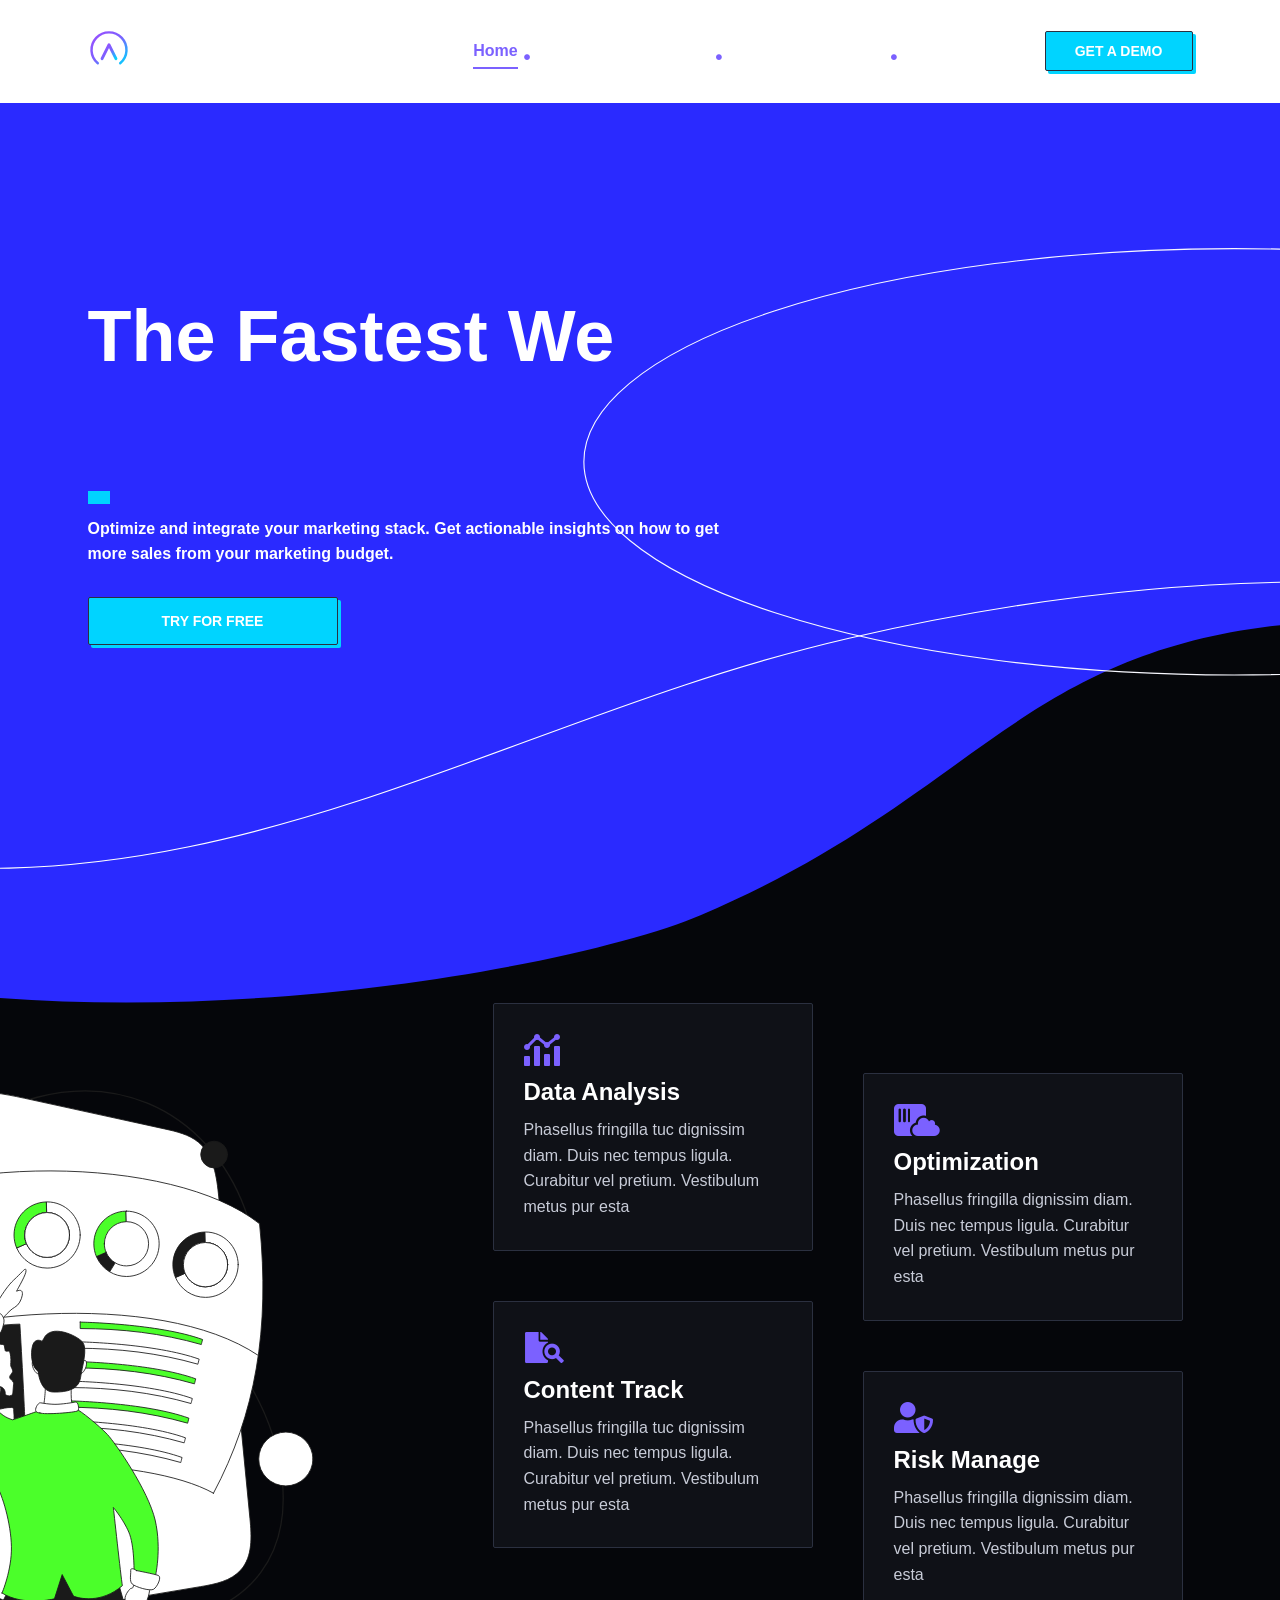
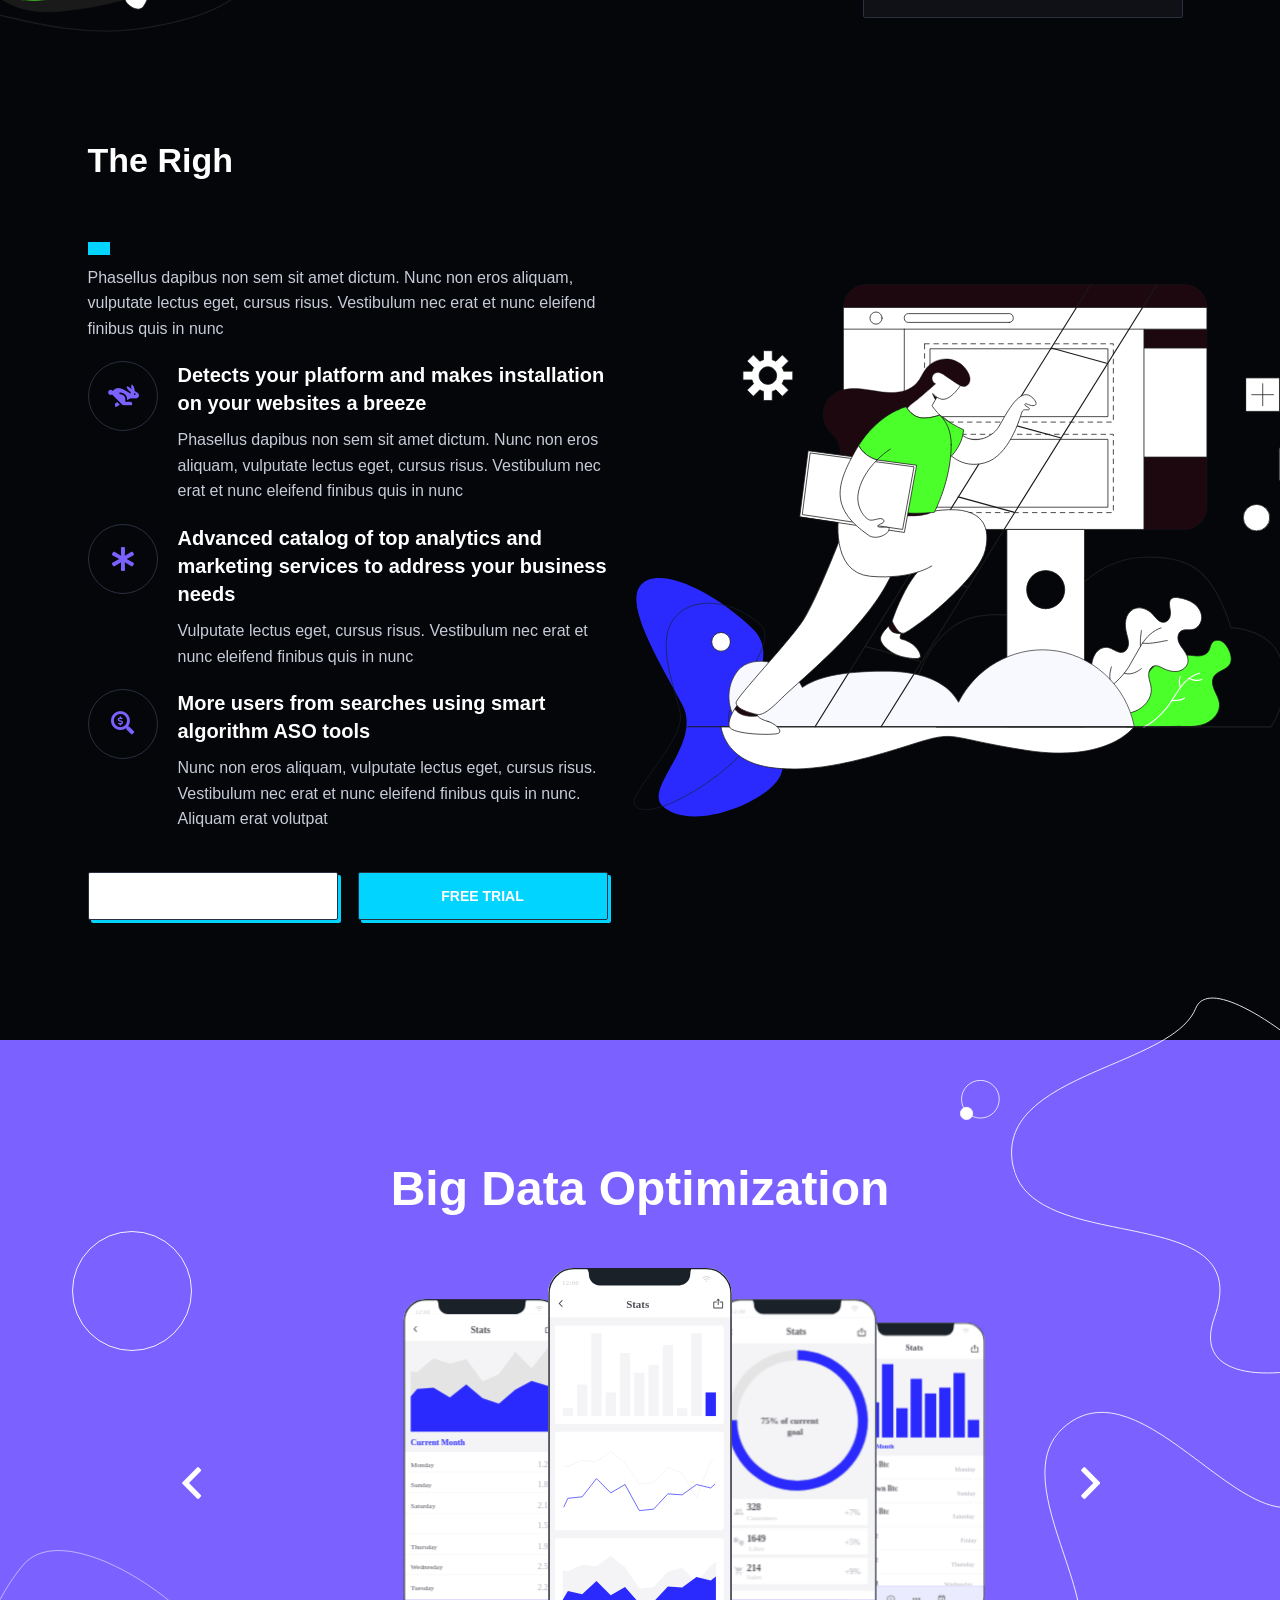
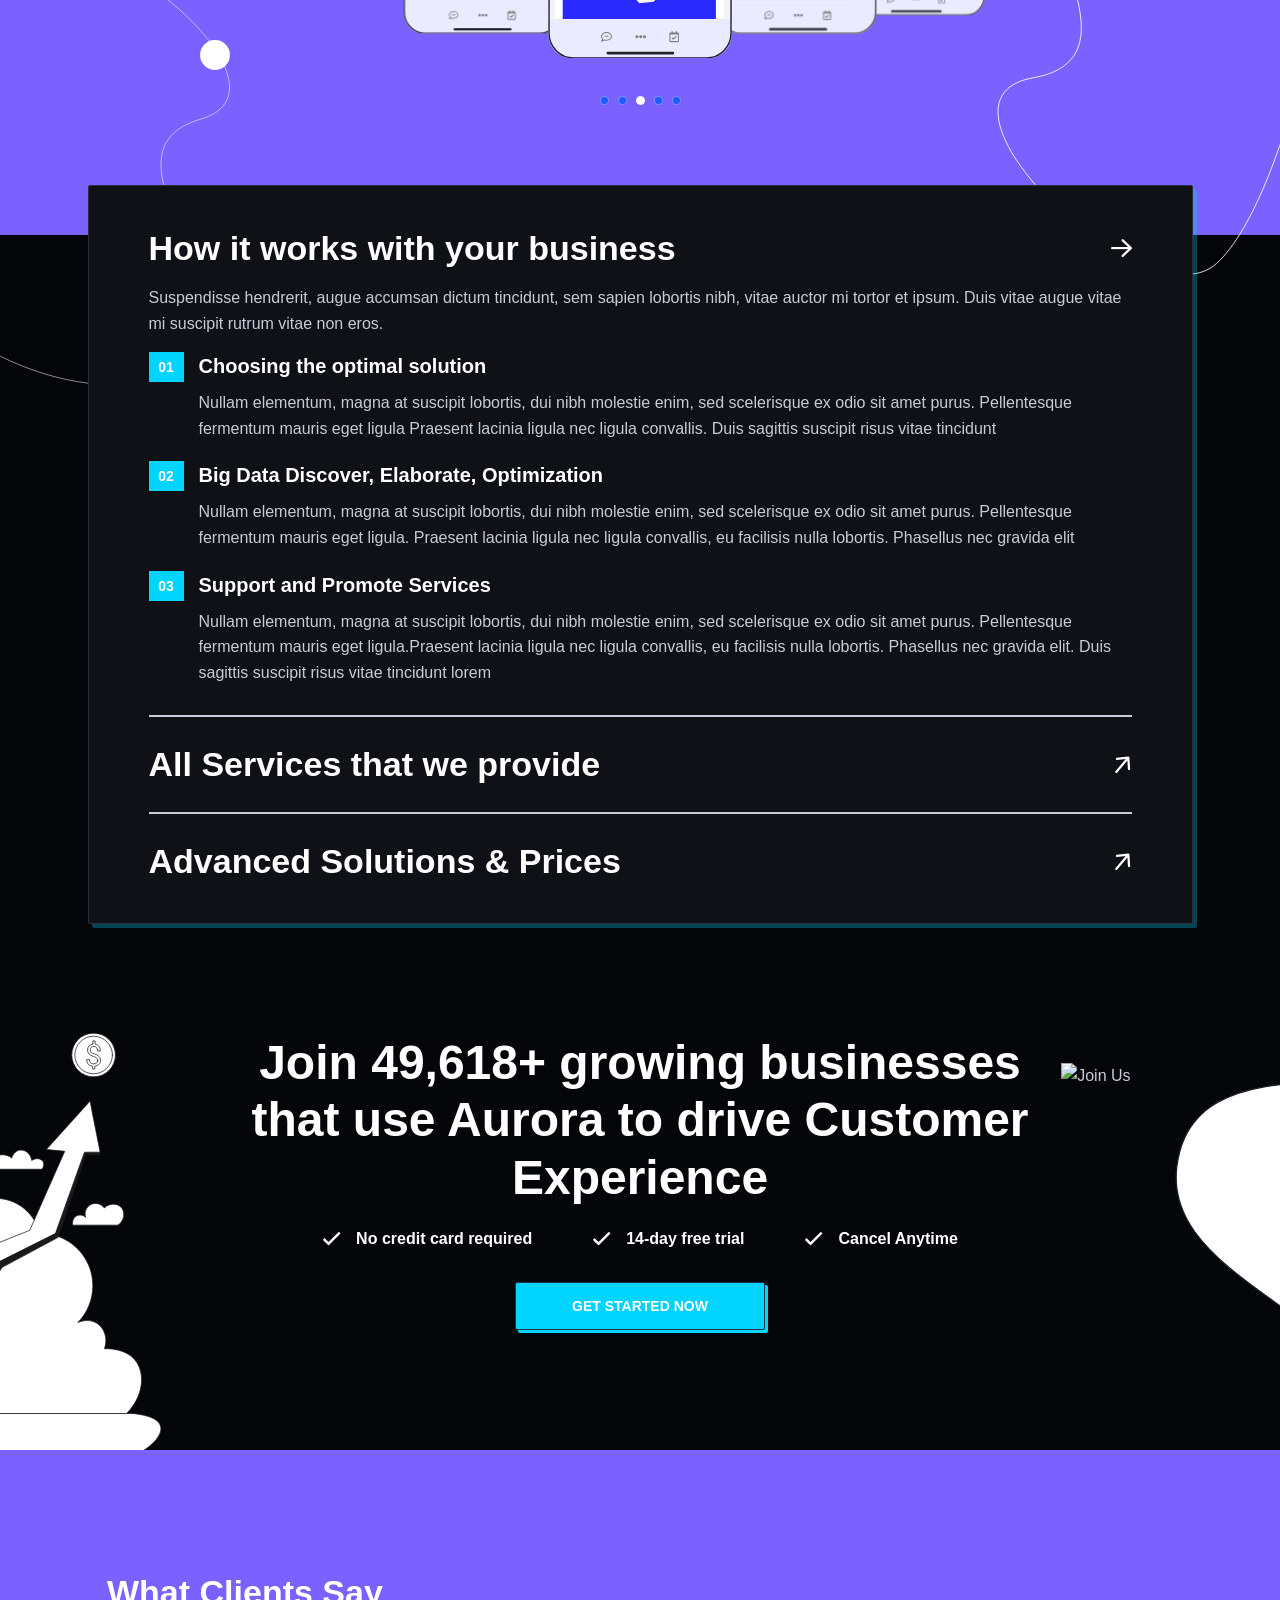
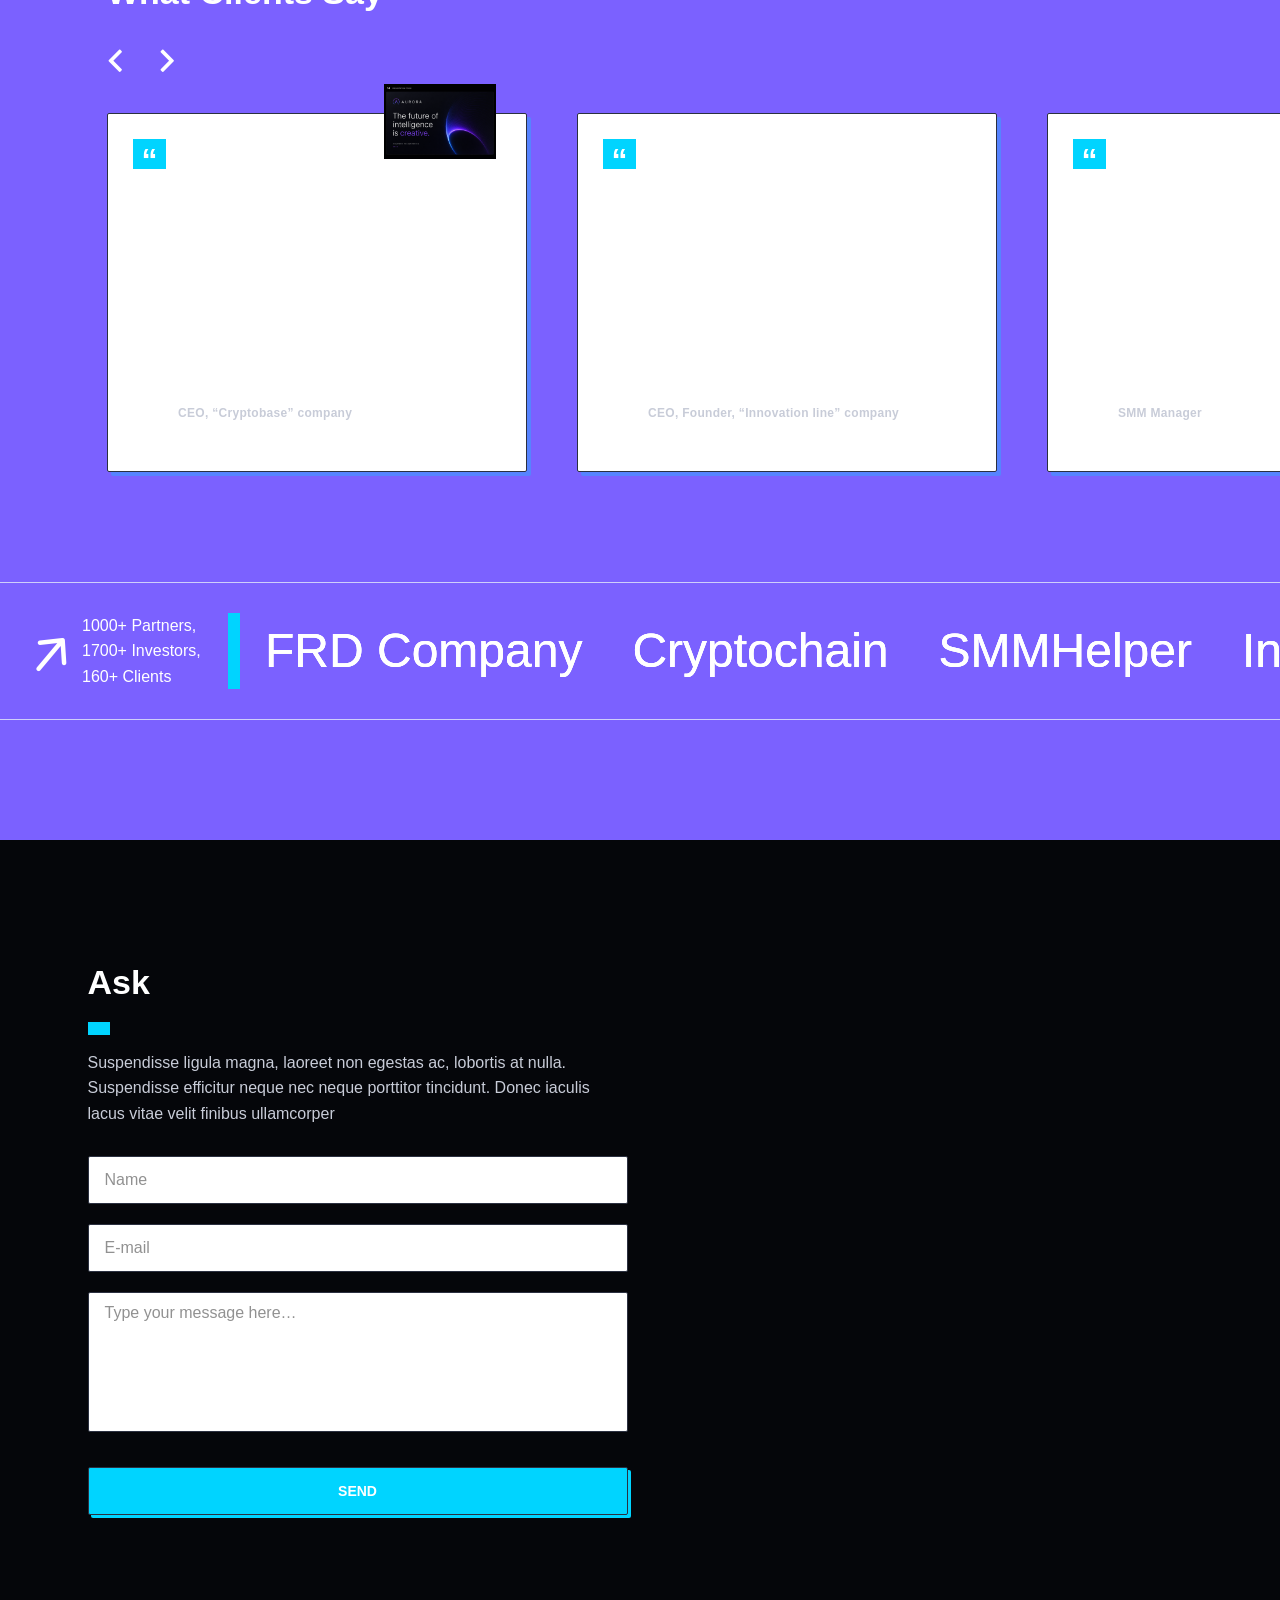
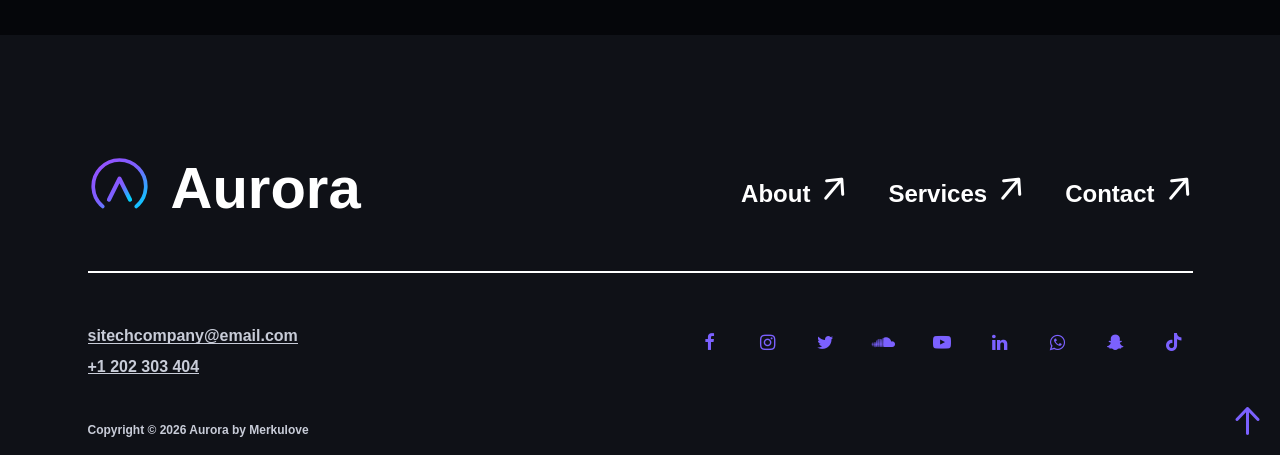
==== commit 4c1f9aee: "Update visuals consistently and fix 404 script error" ====
--- a/index.html
+++ b/index.html
@@ -2553,8 +2553,8 @@
                                     </div>
 
                                     <picture>
-                                        <source data-srcset="img/placeholder.jpg" srcset="img/placeholder.jpg" />
-                                        <img class="lazy doge" data-src="img/placeholder.jpg" src="img/placeholder.jpg" alt="doge" />
+                                        <source data-srcset="img/visuals/14.png" srcset="img/visuals/14.png" />
+                                        <img class="lazy doge" data-src="img/visuals/14.png" src="img/visuals/14.png" alt="doge" />
                                     </picture>
                                 </div>
                                 <div class="testimonials_slider-slide swiper-slide">
@@ -2569,8 +2569,8 @@
                                     </div>
 
                                     <picture>
-                                        <source data-srcset="img/placeholder.jpg" srcset="img/placeholder.jpg" />
-                                        <img class="lazy doge" data-src="img/placeholder.jpg" src="img/placeholder.jpg" alt="doge" />
+                                        <source data-srcset="img/visuals/15.png" srcset="img/visuals/15.png" />
+                                        <img class="lazy doge" data-src="img/visuals/15.png" src="img/visuals/15.png" alt="doge" />
                                     </picture>
                                 </div>
                                 <div class="testimonials_slider-slide swiper-slide">
@@ -2585,8 +2585,8 @@
                                     </div>
 
                                     <picture>
-                                        <source data-srcset="img/placeholder.jpg" srcset="img/placeholder.jpg" />
-                                        <img class="lazy doge" data-src="img/placeholder.jpg" src="img/placeholder.jpg" alt="doge" />
+                                        <source data-srcset="img/visuals/16.png" srcset="img/visuals/16.png" />
+                                        <img class="lazy doge" data-src="img/visuals/16.png" src="img/visuals/16.png" alt="doge" />
                                     </picture>
                                 </div>
                             </div>
--- a/css/preload.min.css
+++ b/css/preload.min.css
@@ -1,2 +1 @@
-@font-face{font-family:"Open Sans";src:local("OpenSans-Regular"),url(../fonts/OpenSans-Regular.woff2) format("woff2"),url(../fonts/OpenSans-Regular.woff) format("woff");font-weight:400;font-style:normal;font-display:swap}@font-face{font-family:"Open Sans";src:local("OpenSans-SemiBold"),url(../fonts/OpenSans-SemiBold.woff2) format("woff2"),url(../fonts/OpenSans-SemiBold.woff) format("woff");font-weight:600;font-style:normal;font-display:swap}@font-face{font-family:"Open Sans";src:local("OpenSans-Bold"),url(../fonts/OpenSans-Bold.woff2) format("woff2"),url(../fonts/OpenSans-Bold.woff) format("woff");font-weight:700;font-style:normal;font-display:swap}@font-face{font-family:"Roboto Mono";src:local("RobotoMono-SemiBold"),url(../fonts/RobotoMono-SemiBold.woff2) format("woff2"),url(../fonts/RobotoMono-SemiBold.woff) format("woff");font-weight:600;font-style:normal;font-display:swap}@font-face{font-family:"Roboto Mono";src:local("RobotoMono-Bold"),url(../fonts/RobotoMono-Bold.woff2) format("woff2"),url(../fonts/RobotoMono-Bold.woff) format("woff");font-weight:700;font-style:normal;font-display:swap}
-/*# sourceMappingURL=../sourcemaps/preload.css.map */
+@font-face{font-family:"Open Sans";src:local("OpenSans-Regular"),url("../fonts/OpenSans-Regular.woff2") format("woff2"),url("../fonts/OpenSans-Regular.woff") format("woff");font-weight:400;font-style:normal;font-display:swap}@font-face{font-family:"Open Sans";src:local("OpenSans-SemiBold"),url("../fonts/OpenSans-SemiBold.woff2") format("woff2"),url("../fonts/OpenSans-SemiBold.woff") format("woff");font-weight:600;font-style:normal;font-display:swap}@font-face{font-family:"Open Sans";src:local("OpenSans-Bold"),url("../fonts/OpenSans-Bold.woff2") format("woff2"),url("../fonts/OpenSans-Bold.woff") format("woff");font-weight:700;font-style:normal;font-display:swap}@font-face{font-family:"Roboto Mono";src:local("RobotoMono-SemiBold"),url("../fonts/RobotoMono-SemiBold.woff2") format("woff2"),url("../fonts/RobotoMono-SemiBold.woff") format("woff");font-weight:600;font-style:normal;font-display:swap}@font-face{font-family:"Roboto Mono";src:local("RobotoMono-Bold"),url("../fonts/RobotoMono-Bold.woff2") format("woff2"),url("../fonts/RobotoMono-Bold.woff") format("woff");font-weight:700;font-style:normal;font-display:swap}/*# sourceMappingURL=preload.min.css.map */
--- a/css/index.min.css
+++ b/css/index.min.css
@@ -1,2 +1 @@
-*{margin:0;padding:0;-webkit-box-sizing:border-box;box-sizing:border-box;outline:0;scrollbar-width:auto;scrollbar-color:#4bff2a #1b2129}html{scroll-behavior:smooth}body,html{overflow-x:hidden}ol,ul{list-style:none}a{text-decoration:none}a,button,input,textarea{background:0 0;color:inherit;font-family:inherit;font-size:inherit;border:none;cursor:pointer;-webkit-transition:.3s ease-in-out;transition:.3s ease-in-out}input,textarea{border-radius:0;-webkit-appearance:none}input[readonly],textarea[readonly]{cursor:default}input::-webkit-input-placeholder,textarea::-webkit-input-placeholder{font-family:inherit;font-size:inherit;color:inherit}input::-moz-placeholder,textarea::-moz-placeholder{font-family:inherit;font-size:inherit;color:inherit}input:-ms-input-placeholder,textarea:-ms-input-placeholder{font-family:inherit;font-size:inherit;color:inherit}input::-ms-input-placeholder,textarea::-ms-input-placeholder{font-family:inherit;font-size:inherit;color:inherit}input::placeholder,textarea::placeholder{font-family:inherit;font-size:inherit;color:inherit}textarea{resize:none}img{display:block;width:100%;-o-object-fit:cover;object-fit:cover}@-webkit-keyframes fadeIn{0%{opacity:0}100%{opacity:1}}@keyframes fadeIn{0%{opacity:0}100%{opacity:1}}@-webkit-keyframes fadeOut{0%{opacity:1}100%{opacity:0}}@keyframes fadeOut{0%{opacity:1}100%{opacity:0}}@-webkit-keyframes blink{0%,100%{opacity:1}50%{opacity:0}}@keyframes blink{0%,100%{opacity:1}50%{opacity:0}}.fadeIn{-webkit-animation:.4s ease-in-out fadeIn;animation:.4s ease-in-out fadeIn}.fadeOut{-webkit-animation:.4s ease-in-out fadeOut;animation:.4s ease-in-out fadeOut}::-webkit-scrollbar{width:5px}::-webkit-scrollbar-track{background:#1b2129}::-webkit-scrollbar-thumb{background-color:#4bff2a;border-radius:0;border:none}html.fixed,html.swal2-shown{overflow:hidden}body{font-size:16px;line-height:1.6;font-family:"Open Sans",sans-serif;color:#28313d}.h1,.h2,.h3,.h4,.h5,.h6,h1,h2,h3,h4,h5,h6{font-family:"Roboto Mono",monospace;font-weight:600;color:#1b2129}.h1,h1{font-size:42px;line-height:1.2}.h2,h2{font-size:36px;line-height:1.1}.h3,h3{font-size:28px;line-height:1.4}.h4,h4{font-size:24px;line-height:1.4}.h5,h5{font-size:20px;line-height:1.4}.h6,h6{font-size:18px;line-height:1.3}.swiper-pagination{display:-webkit-box;display:-ms-flexbox;display:flex;-webkit-box-pack:center;-ms-flex-pack:center;justify-content:center;-webkit-box-align:center;-ms-flex-align:center;align-items:center;gap:9px}.swiper-pagination-bullet{background:#205aff;border:1px solid rgba(248,248,255,.364077);width:9px;height:9px;display:block;border-radius:50%;-webkit-transition:.4s ease-in-out;transition:.4s ease-in-out;cursor:pointer}.swiper-pagination-bullet-active,.swiper-pagination-bullet:hover{background:#fff;border-color:#fff}.container{max-width:1105px;padding:0 20px}.collapse:not(.show){display:none}.collapsing{height:0;overflow:hidden;-webkit-transition:height .3s ease-in-out;transition:height .3s ease-in-out}.fade{-webkit-transition:opacity .3s ease-in-out;transition:opacity .3s ease-in-out}.fade:not(.show){opacity:0}.tab-content>.tab-pane{display:none}.tab-content>.active{display:block}.arrow-rotate{display:block;-webkit-transition:.4s ease-in-out;transition:.4s ease-in-out;-webkit-transform:rotate(130deg);-ms-transform:rotate(130deg);transform:rotate(130deg)}.btn{text-transform:uppercase;line-height:1;font-size:14px;font-family:"Open Sans",sans-serif;font-weight:700;height:48px;display:-webkit-box;display:-ms-flexbox;display:flex;-webkit-box-pack:center;-ms-flex-pack:center;justify-content:center;-webkit-box-align:center;-ms-flex-align:center;align-items:center}.btn--neon{background:#4bff2a;color:#1b2129;border:1px solid #1b2129;-webkit-box-shadow:3px 3px 0 #4bff2a;box-shadow:3px 3px 0 #4bff2a;border-radius:2px}.btn--neon:focus,.btn--neon:hover{-webkit-box-shadow:6px 6px 0 #1b2129;box-shadow:6px 6px 0 #1b2129}.btn--white{background:#fff;color:#1b2129;border:1px solid #1b2129;-webkit-box-shadow:3px 3px 0 #4bff2a;box-shadow:3px 3px 0 #4bff2a;border-radius:2px}.btn--white:focus,.btn--white:hover{-webkit-box-shadow:6px 6px 0 #1b2129;box-shadow:6px 6px 0 #1b2129}.btn--arrow{-webkit-box-pack:start;-ms-flex-pack:start;justify-content:flex-start;height:unset;font-size:14px;line-height:19px;letter-spacing:.3px;position:relative;color:#2a2aff}.btn--arrow .icon{margin-left:5px;-webkit-transition:.4s ease-in-out;transition:.4s ease-in-out;opacity:0}.btn--arrow:focus .icon,.btn--arrow:hover .icon{margin-left:10px;opacity:1}input[type=checkbox]{position:absolute;left:-9999px}input[type=checkbox]+label{position:relative;padding-left:34px;cursor:pointer;display:inline-block;font-weight:600;text-transform:uppercase;font-size:12px;letter-spacing:.3px}input[type=checkbox]:checked+label:before,input[type=checkbox]:not(:checked)+label:before{content:"";position:absolute;left:0;top:0;width:24px;height:24px;border:1px solid #1b2129;background:#fff;overflow:hidden}input[type=checkbox]:checked+label .icon,input[type=checkbox]:not(:checked)+label .icon{font-size:12px;position:absolute!important;top:7px;left:5px;-webkit-transition:.3s ease-in-out;transition:.3s ease-in-out}input[type=checkbox]:not(:checked)+label .icon{opacity:0}input[type=checkbox]:checked+label .icon{opacity:1}.field{border:1px solid #1b2129;border-radius:2px;height:48px;padding:11px 16px;-webkit-box-shadow:0 0 0 transparent;box-shadow:0 0 0 transparent;background:#fff}.field::-webkit-input-placeholder{color:#919191;-webkit-transition:opacity .3s ease-in-out;transition:opacity .3s ease-in-out}.field::-moz-placeholder{color:#919191;-moz-transition:opacity .3s ease-in-out;transition:opacity .3s ease-in-out}.field:-ms-input-placeholder{color:#919191;-ms-transition:opacity .3s ease-in-out;transition:opacity .3s ease-in-out}.field::-ms-input-placeholder{color:#919191;-ms-transition:opacity .3s ease-in-out;transition:opacity .3s ease-in-out}.field::placeholder{color:#919191;-webkit-transition:opacity .3s ease-in-out;transition:opacity .3s ease-in-out}.field.error{-webkit-box-shadow:3px 3px 0 red;box-shadow:3px 3px 0 red}.field:focus{-webkit-box-shadow:3px 3px 0 #4bff2a;box-shadow:3px 3px 0 #4bff2a}.field:focus::-webkit-input-placeholder{opacity:0}.field:focus::-moz-placeholder{opacity:0}.field:focus:-ms-input-placeholder{opacity:0}.field:focus::-ms-input-placeholder{opacity:0}.field:focus::placeholder{opacity:0}.breadcrumbs{font-size:14px;line-height:26px;gap:0 3px}.breadcrumbs_item{position:relative}.breadcrumbs_item:after{content:"/";position:relative;left:-2px}.breadcrumbs_item.current:after{display:none}.breadcrumbs_item .link:focus,.breadcrumbs_item .link:hover{color:#2a2aff}.stripe{overflow:hidden;background:#2a2aff;padding:30px 0}.stripe_block{width:240px;color:#fff;padding-left:25px;border-right:12px solid #4bff2a}.stripe_block-icon{-webkit-transform:rotate(130deg);-ms-transform:rotate(130deg);transform:rotate(130deg);font-size:48px;margin-right:15px}.stripe .ticker{color:#fff;font-family:"Open Sans",sans-serif;font-weight:400;width:100%}.stripe .ticker-component{height:38px!important}.stripe .ticker-text{padding:0 15px}.stripe .ticker-item{visibility:hidden}.type .caret{display:inline-block;background:#4bff2a;width:22px;height:13px}.tag{border:1px solid #1b2129;background:#f8f8ff;font-size:14px;line-height:1;text-transform:uppercase;font-weight:700;height:40px;padding:0 20px;display:-webkit-inline-box;display:-ms-inline-flexbox;display:inline-flex;-webkit-box-pack:center;-ms-flex-pack:center;justify-content:center;-webkit-box-align:center;-ms-flex-align:center;align-items:center}.tag:hover{background:#4bff2a;-webkit-box-shadow:3px 3px 0 #1b2129;box-shadow:3px 3px 0 #1b2129}.main_meta{gap:5px 10px;line-height:1}.main_meta-bookmark{background:#4bff2a;border:1px solid #1b2129;color:#1b2129;width:24px;height:24px;display:-webkit-box;display:-ms-flexbox;display:flex;-webkit-box-align:center;-ms-flex-align:center;align-items:center;-webkit-box-pack:center;-ms-flex-pack:center;justify-content:center;font-size:12px}.main_meta-item{color:#7e8083;position:relative;font-weight:600;font-size:12px;text-transform:uppercase}.main_meta-item:after{content:"/";position:relative;left:5px}.main_meta-item:last-of-type:after{display:none}.post-item{height:auto;display:-webkit-box;display:-ms-flexbox;display:flex;-webkit-box-orient:vertical;-webkit-box-direction:normal;-ms-flex-direction:column;flex-direction:column}.post-item .main{-webkit-box-flex:1;-ms-flex-positive:1;flex-grow:1;display:-webkit-box;display:-ms-flexbox;display:flex;-webkit-box-orient:vertical;-webkit-box-direction:normal;-ms-flex-direction:column;flex-direction:column}.post-item .main_title{margin-bottom:10px;display:block;-webkit-box-flex:1;-ms-flex-positive:1;flex-grow:1}.post-item .main_title:hover{color:#2a2aff}.post-item .media{margin-top:20px;height:370px}.post-item .media img{height:100%}.pagination{margin-top:20px;gap:10px 20px}.pagination_item{font-weight:700;line-height:1}.pagination_item .link{color:#595b5e}.pagination_item .link.current,.pagination_item .link:focus,.pagination_item .link:hover{color:#2a2aff}.pagination_item .link.current{pointer-events:none}.pagination_item .control{color:#1b2129;font-size:14px;line-height:1}.socials{gap:10px 20px;font-size:18px;color:#2a2aff}.socials-item .link{width:38px;height:38px;border:1px solid transparent;display:-webkit-inline-box;display:-ms-inline-flexbox;display:inline-flex;-webkit-box-pack:center;-ms-flex-pack:center;justify-content:center;-webkit-box-align:center;-ms-flex-align:center;align-items:center;border-radius:2px}.socials-item .link:focus,.socials-item .link:hover{border-color:#1b2129;-webkit-box-shadow:2px 2px 0 #2a2aff;box-shadow:2px 2px 0 #2a2aff;color:#1b2129}.tw-height{display:block;position:relative}.tw-height .text{opacity:0}.type{position:absolute;top:0}.videoTrigger{cursor:pointer}.videoPopup{position:fixed;width:100%;height:100%;top:0;left:0;right:0;bottom:0;z-index:400000;visibility:hidden;-webkit-transition:.4s ease-in-out;transition:.4s ease-in-out}.videoPopup.visible{visibility:visible}.videoPopup .video_frame{background:#fff;padding:30px;min-height:300px;position:relative;border:1px solid #1b2129;-webkit-box-shadow:3px 3px 0 #4bff2a;box-shadow:3px 3px 0 #4bff2a}.videoPopup .video_frame iframe{width:100%;height:auto;-ms-flex-item-align:stretch;align-self:stretch}.videoPopup .video_frame-close{position:absolute;width:30px;height:30px;-webkit-transition:.4s ease-in-out;transition:.4s ease-in-out;cursor:pointer;right:0;top:-40px}.video{position:relative;-webkit-box-shadow:3px 3px 0 #4bff2a;box-shadow:3px 3px 0 #4bff2a}.video-btn{width:70px;height:70px;display:-webkit-box;display:-ms-flexbox;display:flex;-webkit-box-align:center;-ms-flex-align:center;align-items:center;-webkit-box-pack:center;-ms-flex-pack:center;justify-content:center;border-radius:50%;font-size:16px;position:absolute;top:50%;left:50%;-webkit-transform:translate(-50%,-50%);-ms-transform:translate(-50%,-50%);transform:translate(-50%,-50%);-webkit-box-shadow:2px 2px 0 #4bff2a;box-shadow:2px 2px 0 #4bff2a}.video-btn:focus,.video-btn:hover{-webkit-box-shadow:2px 2px 0 #1b2129;box-shadow:2px 2px 0 #1b2129}.video-btn .icon{top:1px;left:1px;position:relative}.video .cover{position:absolute;width:100%;height:100%;top:0;left:0;-webkit-transition:opacity .4s ease-in-out;transition:opacity .4s ease-in-out}.video .cover img{height:100%}.video .cover.hidden{opacity:0;visibility:hidden}#map{width:100%;height:100%}a[href^="http://maps.google.com/maps"],a[href^="https://maps.google.com/maps"]{display:none!important}.gm-style-cc,.gmnoprint a,.gmnoprint span{display:none}.gmnoprint div{background:0 0!important}@media screen and (min-width:575.98px){.stripe .ticker{width:calc(100% - 240px)}.videoPopup .video_frame{min-height:350px}}@media screen and (min-width:767.98px){.h1,h1{font-size:61px;line-height:1.1}.h2,h2{font-size:46px;line-height:1.1}.h3,h3{font-size:38px;line-height:1.1}.h4,h4{font-size:30px;line-height:1.3}.container{padding:0 30px}.post-item{position:relative}.post-item:before{content:"";width:1px;height:100%;background:#1b2129;left:-15.5px;padding-right:1px;position:absolute;top:0}.post-item .media{height:430px}.stripe .ticker-text{padding:0 20px}.stripe .ticker-component{height:38px!important}.videoPopup .video_frame{min-height:450px}}@media screen and (min-width:991.98px){.h1,h1{font-size:72px;line-height:1.2}.h2,h2{font-size:58px}.h3,h3{font-size:48px;line-height:1.2}.h4,h4{font-size:34px;line-height:1.3}.h5,h5{font-size:24px;line-height:1.3}.h6,h6{font-size:20px;line-height:1.4}.stripe .ticker-text{padding:0 25px}.stripe .ticker-component{height:65px!important}.videoPopup .video_frame{min-height:600px}}@media screen and (min-width:1199.98px){.container{padding:0}}@media screen and (min-width:1399.98px){.videoPopup .video_frame-close{right:-60px;top:-60px}}.sticky-spacer{display:none!important}iframe{width:100%;height:100%;border:none;display:block}input[type=search]::-webkit-search-cancel-button,input[type=search]::-webkit-search-decoration,input[type=search]::-webkit-search-results-button,input[type=search]::-webkit-search-results-decoration{-webkit-appearance:none}#baguetteBox-overlay .full-image img{padding:30px;height:90%;background:#fff;-webkit-box-shadow:3px 3px 0 #4bff2a;box-shadow:3px 3px 0 #4bff2a}#baguetteBox-overlay button{background:#fff;border:1px solid #1b2129;-webkit-box-shadow:3px 3px 0 #4bff2a;box-shadow:3px 3px 0 #4bff2a;border-radius:2px;padding:15px!important}#baguetteBox-overlay button svg *{stroke:#1b2129}.header{padding:12px 0 10px;z-index:110000;will-change:transform;-webkit-transition:.4s ease-in-out;transition:.4s ease-in-out;position:relative;height:70px;color:#1b2129;font-weight:700}.header:before{content:"";position:absolute;top:0;left:0;height:68px;width:100%;background:#fff;z-index:-1;border-bottom:2px solid #1b2129}.header.sticky{position:fixed;width:100%;top:0;left:0}.header.sticky+header,.header.sticky+main{margin-top:70px}.header.opened{height:100vh}.header--pinned{-webkit-transform:translateY(0);-ms-transform:translateY(0);transform:translateY(0)}.header--unpinned{-webkit-transform:translateY(-100%);-ms-transform:translateY(-100%);transform:translateY(-100%)}.header .logo{gap:0 7px;-webkit-box-flex:1;-ms-flex-positive:1;flex-grow:1;-webkit-box-ordinal-group:2;-ms-flex-order:1;order:1}.header .logo_icon{width:42px;height:43.7px}.header_btn{display:none}.header_trigger{position:relative;-webkit-box-ordinal-group:3;-ms-flex-order:2;order:2;font-size:24px;color:#2a2aff}.header_trigger.active .icon{-webkit-transform:rotate(220deg);-ms-transform:rotate(220deg);transform:rotate(220deg)}.header_nav{width:100%;-webkit-box-ordinal-group:4;-ms-flex-order:3;order:3;overflow-y:auto;margin-top:13px;max-height:calc(100vh - 100px);border-bottom:2px solid #1b2129}.header_nav.collapsing{overflow:hidden}.header_nav-list{background:#fff;border:2px solid #1b2129;border-radius:2px;font-family:"Roboto Mono",monospace;line-height:1}.header_nav-list_item{border-bottom:2px solid #1b2129}.header_nav-list_item .nav-item{padding:20px;width:100%;display:block}.header_nav-list_item .nav-item_text .icon{display:none}.header_nav-list_item .nav-item.current,.header_nav-list_item .nav-item:focus,.header_nav-list_item .nav-item:hover{color:#2a2aff}.header_nav-list_item .nav-item[aria-expanded=true] .icon{-webkit-transform:rotate(220deg);-ms-transform:rotate(220deg);transform:rotate(220deg)}.header_nav-list_item:last-of-type{border-bottom:none}.header_nav-list_item .dropdown-menu .nav-item.current,.header_nav-list_item .dropdown-menu .nav-item:focus,.header_nav-list_item .dropdown-menu .nav-item:hover{color:#2a2aff}.header_nav-list_btn .btn{background:#4bff2a}@media screen and (min-width:575.98px){.header_btn{display:-webkit-box;display:-ms-flexbox;display:flex;-webkit-box-ordinal-group:3;-ms-flex-order:2;order:2;margin-right:40px;height:40px;width:148px}.header_nav-list_btn{display:none}}@media screen and (min-width:991.98px){.header{height:103px;background:#fff;border-bottom:2px solid #1b2129;padding:0}.header .container{height:103px}.header.sticky{height:88px;overflow-y:visible}.header.sticky .container{height:88px}.header.sticky+header,.header.sticky+main{margin-top:88px}.header:before,.header_trigger{display:none}.header_btn{margin-right:0;-webkit-box-ordinal-group:4;-ms-flex-order:3;order:3}.header_nav{display:-webkit-box!important;display:-ms-flexbox!important;display:flex!important;-webkit-box-align:center;-ms-flex-align:center;align-items:center;-webkit-box-ordinal-group:3;-ms-flex-order:2;order:2;margin-top:0;width:auto;margin-right:60px;height:100%;-webkit-box-shadow:none;box-shadow:none;border-bottom:none}.header_nav-list{display:-webkit-box;display:-ms-flexbox;display:flex;-webkit-box-align:center;-ms-flex-align:center;align-items:center;background:rgba(0,0,0,0);border:none;gap:0 40px;height:100%}.header_nav-list_item{border:none;height:100%}.header_nav-list_item .nav-item{height:100%;display:-webkit-box;display:-ms-flexbox;display:flex;-webkit-box-align:center;-ms-flex-align:center;align-items:center;padding:0}.header_nav-list_item .nav-item:not([data-single=true]) .nav-item_text .icon{display:block;position:absolute;font-size:6px;color:#2a2aff;bottom:-1px;right:-12px}.header_nav-list_item .nav-item_text{position:relative}.header_nav-list_item .nav-item_text:before{content:"";width:0;position:absolute;bottom:-10px;left:0;height:2px;background:#2a2aff;-webkit-transition:width .3s ease-in-out;transition:width .3s ease-in-out}.header_nav-list_item .nav-item.current,.header_nav-list_item .nav-item:focus,.header_nav-list_item .nav-item:hover{color:#2a2aff}.header_nav-list_item .nav-item.current .nav-item_text:before,.header_nav-list_item .nav-item:focus .nav-item_text:before,.header_nav-list_item .nav-item:hover .nav-item_text:before{width:100%}.header_nav-list_item .icon-arrow-left{display:none}.header_nav-list_item .dropdown-item{background:rgba(0,0,0,0)}.header_nav-list_item .dropdown-menu{border:2px solid #1b2129;border-top:none;position:absolute;z-index:100;opacity:0;top:calc(100% + 2px);max-height:-webkit-fit-content;max-height:-moz-fit-content;max-height:fit-content;text-align:left;visibility:hidden;-webkit-transition:opacity .3s;transition:opacity .3s}.header_nav-list_item .dropdown-menu.active{opacity:1;visibility:visible}.header_nav-list_item .dropdown-menu .list-item[data-main=true]{display:none!important}.header_nav-list_item .dropdown-list{background:#fff;margin:0}.header_nav-list_item .dropdown-list .list-item:last-of-type .nav-item{border:none}.header_nav-list_item .dropdown-list .nav-item{padding:20px 30px;border-bottom:2px solid #1b2129}.header_nav-list_item .dropdown-list .nav-item.current,.header_nav-list_item .dropdown-list .nav-item:focus,.header_nav-list_item .dropdown-list .nav-item:hover{color:#2a2aff;background:#f8f8ff}.header_nav-list_item .dropdown-toggle[aria-expanded=true]{padding-bottom:0}}.hero{position:relative;min-height:100vh;padding:60px 0 0}.hero_bg{position:absolute;top:0;left:0;z-index:10;width:100vw;height:100vh}.hero_bg-blue{height:100%;position:relative;z-index:1}.hero_bg-line{position:absolute;top:0;z-index:2}.hero .container{position:relative;z-index:20}.hero_media .oval{display:none}.hero_main{color:#fff;margin-bottom:40px}.hero_main .tw-height{display:block;max-width:660px;opacity:0}.hero_main-title{color:#fff}.hero_main-text{position:relative;margin:25px 0 30px;padding-top:25px;font-weight:600}.hero_main-text:before{content:"";position:absolute;background:#4bff2a;width:22px;height:13px;-webkit-animation:.9s infinite both blink;animation:.9s infinite both blink;top:0;left:0}@media screen and (min-width:575.98px){.hero_main-btn{width:250px}}@media screen and (min-width:767.98px){.hero{padding-top:100px}.hero_main-text{max-width:640px}}@media screen and (min-width:991.98px){.hero{padding-top:190px}.hero_media{max-width:760px;margin:0 auto}.hero_main-title{max-width:600px}}@media screen and (min-width:1199.98px){.hero{padding-top:190px;min-height:unset;height:830px}.hero_main{margin-bottom:0;min-width:640px}.hero_media{position:absolute;top:-165px;right:-37%;max-height:700px;width:auto}}.services_list-item{background:#f8f8ff;padding:30px;border-radius:2px;border:1px solid #1b2129;gap:10px 0;overflow:visible;position:relative}.services_list-item:after{content:"";width:calc(100% + 4px);height:calc(100% + 2px);position:absolute;top:-1px;left:-3px;-webkit-box-shadow:3px 3px 0 #4bff2a;box-shadow:3px 3px 0 #4bff2a;z-index:1;-webkit-transition:opacity .3s ease-in-out;transition:opacity .3s ease-in-out;opacity:0}.services_list-item .icon{color:#2a2aff;font-size:32px}.services_list-item:focus,.services_list-item:hover{background:#fff}.services_list-item:focus:after,.services_list-item:hover:after{opacity:1}.services{padding:30px 0 60px}.services_shape{display:none}.services_list{display:-webkit-box;display:-ms-flexbox;display:flex;-webkit-box-orient:vertical;-webkit-box-direction:normal;-ms-flex-direction:column;flex-direction:column;gap:30px 0;margin-bottom:60px}@media screen and (min-width:767.98px){.services{padding:50px 0}.services_list{-webkit-box-orient:horizontal;-webkit-box-direction:normal;-ms-flex-direction:row;flex-direction:row;-ms-flex-wrap:wrap;flex-wrap:wrap;gap:30px;margin-bottom:60px}.services_list .wrapper{width:calc(50% - 25px)}.services_list-item{height:100%}.services_media img{max-width:50%}}@media screen and (min-width:991.98px){.services{padding:50px 0 120px}}@media screen and (min-width:1199.98px){.services{padding:140px 0 120px}.services_media{-webkit-box-flex:1;-ms-flex-positive:1;flex-grow:1}.services_media img{position:absolute;max-height:570px;width:auto;height:100%;left:-20%;max-width:unset}.services_list{max-width:700px;gap:50px;margin-bottom:0}.services_list .wrapper{width:calc(50% - 30px)}.services_list .wrapper:first-of-type,.services_list .wrapper:nth-of-type(3){margin-top:-70px}.services_list-item{height:unset}}@media screen and (min-width:1399.98px){.hero_bg{max-height:830px}.hero_bg-blue{max-height:960px;width:auto}.services{position:relative}.services_shape{display:block;position:absolute;max-height:930px;width:auto;right:-20%;top:-100px}.services_media{position:relative}.services_media img{max-height:670px;left:unset;right:150px}}.about{padding-bottom:60px}.about_shape{display:none}.about_main{margin-bottom:40px}.about_main .wrapper{position:relative;padding-bottom:28px;margin-bottom:10px;max-width:520px}.about_main .wrapper:before{content:"";position:absolute;background:#4bff2a;width:22px;height:13px;-webkit-animation:.9s infinite both blink;animation:.9s infinite both blink;bottom:0;left:0}.about_main-text{margin-bottom:20px}.about_main-list{gap:20px 0;margin-bottom:40px}.about_main-list_item{display:-webkit-box;display:-ms-flexbox;display:flex;-webkit-box-align:start;-ms-flex-align:start;align-items:flex-start;-webkit-box-pack:justify;-ms-flex-pack:justify;justify-content:space-between}.about_main-list_item .media{font-size:24px;width:70px;height:70px;display:-webkit-box;display:-ms-flexbox;display:flex;-webkit-box-align:center;-ms-flex-align:center;align-items:center;-webkit-box-pack:center;-ms-flex-pack:center;justify-content:center;border:1px solid #1b2129;border-radius:50%;color:#2a2aff}.about_main-list_item .main{width:calc(100% - 90px)}.about_main-list_item .main_title{margin-bottom:10px}.about_main-action{gap:15px 0}.about_media{position:relative}.about_media-shape{position:absolute;-webkit-transform:rotate(30deg);-ms-transform:rotate(30deg);transform:rotate(30deg);max-height:200px;width:unset;bottom:-20px;left:-110px;z-index:-1}@media screen and (min-width:575.98px){.about_main-action{gap:0 20px;-webkit-box-pack:justify;-ms-flex-pack:justify;justify-content:space-between}.about_main-action_btn{width:calc(50% - 10px)}.about_media-shape{max-height:250px}}@media screen and (min-width:767.98px){.about{padding-bottom:100px}.about_main-action{-webkit-box-pack:start;-ms-flex-pack:start;justify-content:flex-start}.about_media-shape{max-height:400px;left:-200px}}@media screen and (min-width:991.98px){.about{padding-bottom:120px}.about_main{max-width:520px;margin-bottom:0}.about_media{-webkit-box-flex:1;-ms-flex-positive:1;flex-grow:1}.about_media-main{position:absolute;max-height:580px;height:100%;width:unset;top:50%;-webkit-transform:translateY(-50%);-ms-transform:translateY(-50%);transform:translateY(-50%)}.about_media-shape{max-height:250px;left:-80px;bottom:90px}}@media screen and (min-width:1199.98px){.about_media-main{right:-150px}.about_media-shape{left:-56px}}@media screen and (min-width:1399.98px){.about{position:relative}.about_shape{display:block;position:absolute;max-height:930px;height:100%;width:unset;left:-47%;z-index:-1}}@media screen and (min-width:1599.98px){.about_shape{left:-35%;top:-60px}.about_media-main{right:unset;left:170px}.about_media-shape{left:50px}}@media screen and (min-width:1799.98px){.about_shape{left:-28%}}@media screen and (min-width:1999.98px){.about_shape{left:-20%}}.chart{background:#2a2aff;padding:60px 0}.chart_shapes{display:none}.chart_header{text-align:center;color:#fff;margin-bottom:30px}.chart_slider-nav{margin-top:30px}.chart_slider-controls{display:none}.chart_slider .swiper-slide{width:100%;display:-webkit-box;display:-ms-flexbox;display:flex;-webkit-box-align:center;-ms-flex-align:center;align-items:center;-webkit-box-pack:center;-ms-flex-pack:center;justify-content:center}.chart_slider .swiper-slide .slide{width:100%;max-width:270px}@media screen and (min-width:575.98px){.chart_slider{position:relative}.chart_slider-controls{display:-webkit-box;display:-ms-flexbox;display:flex;-webkit-box-pack:justify;-ms-flex-pack:justify;justify-content:space-between;-webkit-box-align:center;-ms-flex-align:center;align-items:center;position:absolute;left:0;top:50%;-webkit-transform:translateY(-50%);-ms-transform:translateY(-50%);transform:translateY(-50%);width:100%;color:#fff;font-size:34px;z-index:10}.chart_slider-controls .control:hover{color:#4bff2a}}@media screen and (min-width:767.98px){.chart{padding:100px 0 150px}.chart_header{margin-bottom:40px}.chart_slider{max-width:920px}.chart_slider .swiper-slide{width:33.3333333333%;-webkit-transition:.4s ease-in-out;transition:.4s ease-in-out}.chart_slider .swiper-slide:not(.swiper-slide-visible){opacity:0}}@media screen and (min-width:991.98px){.chart{padding:120px 0 130px;position:relative}.chart_shapes{display:block;position:absolute;width:100%;height:100%;top:0;left:0;z-index:1}.chart_shapes .group{position:absolute}.chart_shapes .group--left{max-width:300px;bottom:-150px;left:-70px}.chart_shapes .group--left .circle{position:absolute;max-width:30px;top:90px;right:0}.chart_shapes .group--left .circle--big{border-radius:50%;width:120px;max-width:unset;height:120px;border:1px solid #fff;top:-171px;right:28px;opacity:.9}.chart_shapes .group--right{top:0;right:-70px;max-width:400px}.chart_shapes .group--right .circle{position:absolute;top:40px;right:350px;max-width:40px}.chart_shapes .group--right .shape{max-width:400px;-webkit-transform:rotate(40deg);-ms-transform:rotate(40deg);transform:rotate(40deg);top:400px;position:relative}.chart_shapes .group--right .shape--rotate{-webkit-transform:rotate(-20deg);-ms-transform:rotate(-20deg);transform:rotate(-20deg);right:-85px;position:absolute;top:-40px}.chart .container{position:relative;z-index:2}.chart_header{margin-bottom:50px}.chart_slider .swiper-slide{width:20%}}@media screen and (min-width:1199.98px){.chart_shapes .group--left .circle--big{top:-319px;right:38px}}.faq_wrapper{background:#f8f8ff;border:2px solid #1b2129;-webkit-box-shadow:3px 3px 0 #4bff2a;box-shadow:3px 3px 0 #4bff2a;padding:20px 20px 0}.faq_wrapper .accordion_item:last-of-type{border-bottom:0}.accordion_item{border-bottom:2px solid #28313d}.accordion_item:first-of-type .accordion_item-wrapper .title{padding-top:0}.accordion_item-wrapper .title{padding:25px 0;-webkit-transition:.4s ease-in-out;transition:.4s ease-in-out;cursor:pointer}.accordion_item-wrapper .title[aria-expanded=true]{padding-bottom:15px}.accordion_item-wrapper .title_icon{margin-left:30px;font-size:24px}.accordion_item-wrapper .title_icon.transform .icon{-webkit-transform:rotate(180deg);-ms-transform:rotate(180deg);transform:rotate(180deg)}.accordion_item-wrapper .body{margin-bottom:30px}.accordion_item-wrapper .body .main_text{margin-left:-50px}.accordion_item-wrapper .body .main_general{margin-bottom:16px}.accordion_item-wrapper .body .main_list{display:-webkit-box;display:-ms-flexbox;display:flex;-webkit-box-orient:vertical;-webkit-box-direction:normal;-ms-flex-direction:column;flex-direction:column;gap:20px 0}.accordion_item-wrapper .body .main_list-item{display:-webkit-box;display:-ms-flexbox;display:flex;-webkit-box-align:start;-ms-flex-align:start;align-items:flex-start}.accordion_item-wrapper .body .main_list-item .number{background:#4bff2a;margin-right:15px;width:35px;height:30px;display:-webkit-box;display:-ms-flexbox;display:flex;-webkit-box-pack:center;-ms-flex-pack:center;justify-content:center;-webkit-box-align:center;-ms-flex-align:center;align-items:center;font-size:14px;line-height:1;font-weight:700;font-family:"Roboto Mono",monospace;color:#1b2129}.accordion_item-wrapper .body .main_list-item .main{width:calc(100% - 35px - 15px)}.accordion_item-wrapper .body .main_list-item .main_title{margin-bottom:10px}@media screen and (min-width:413.98px){.accordion_item-wrapper .body .main_text{margin-left:0}}@media screen and (min-width:767.98px){.faq_wrapper{padding:40px 40px 10px}}@media screen and (min-width:991.98px){.faq_wrapper{padding:80px 80px 55px}}.faq{padding-top:60px}.faq .accordion{background:#f8f8ff;padding:30px;-webkit-box-shadow:3px 3px 0 #4bff2a;box-shadow:3px 3px 0 #4bff2a;border:1px solid #1b2129;border-radius:2px}.faq .accordion_item:last-of-type{border-bottom:0}.faq .accordion_item:last-of-type .title{padding-bottom:0}@media screen and (min-width:767.98px){.faq{padding:0}.faq .accordion{margin-top:-50px;position:relative;z-index:3}}.join{padding:60px 0}.join_media{display:none}.join .container{position:relative;z-index:2}.join_header-wrapper{position:relative;display:inline-block;width:-webkit-fit-content;width:-moz-fit-content;width:fit-content}.join_header-wrapper .animatedUnderline{position:absolute;height:16px;width:100%;background:#4bff2a;left:0;bottom:-2px;border-radius:2px;z-index:-1;-webkit-transition:width .6s ease-in-out;transition:width .6s ease-in-out}.join_list{margin:20px 0 30px;gap:10px 0}.join_list-item{font-weight:700;display:-webkit-box;display:-ms-flexbox;display:flex;-webkit-box-align:center;-ms-flex-align:center;align-items:center;color:#1b2129}.join_list-item .icon{font-size:14px;margin-right:15px}@media screen and (min-width:575.98px){.faq .accordion{padding:40px}.join_btn{width:250px}}@media screen and (min-width:767.98px){.join{padding:100px 0}.join_header{text-align:center}.join_header-wrapper .animatedUnderline{bottom:2px}.join_list{gap:0 40px}}@media screen and (min-width:991.98px){.faq .accordion{padding:40px 60px}.join{padding:110px 0 120px}.join_header{max-width:800px;margin:0 auto}.join_header-wrapper .animatedUnderline{height:22px;bottom:2px}.join_list{gap:0 60px}}@media screen and (min-width:1199.98px){.join{position:relative;overflow:hidden}.join_media{display:block;position:absolute;width:100%;height:100%;top:0;left:0}.join_media img{position:absolute}.join_media-left{width:500px;left:-25%;top:80px}.join_media .group{width:476px;height:494px;position:absolute;right:-29%;top:139px}.join_media .group .shape{width:476px;height:494px}.join_media .group .speaker{width:350px;height:366px;top:0;left:-114px}}@media screen and (min-width:1399.98px){.chart_shapes .group--left{max-width:450px}.chart_shapes .group--left .circle:not(.circle--big){top:290px;right:83px}.chart_shapes .group--right{max-width:500px}.chart_shapes .group--right .circle{right:550px}.chart_shapes .group--right .shape{max-width:500px;right:-190px}.chart_shapes .group--right .shape--rotate{right:-135px}.join{overflow:visible}.join_media-left{width:550px;left:-15%;top:135px;z-index:10}.join_media .group{right:-18%;top:150px}.join_media .group .shape{width:unset;height:unset}.join_media .group .speaker{top:250px;left:-165px}}@media screen and (min-width:1599.98px){.join_media-left{width:auto;height:555px;left:-3%;top:146px}}@media screen and (min-width:1999.98px){.join_media .group{right:-14%}}.testimonials_controls{margin:30px 0 20px;font-size:24px}.testimonials_controls-control:first-of-type{margin-right:30px}.testimonials_controls-control:hover{color:#4bff2a}.testimonials_wrapper{margin:-30px}.testimonials_slider{padding:30px;overflow:hidden;margin-bottom:60px}.testimonials_slider-slide{border-radius:2px;background:#fff;border:1px solid #1b2129;-webkit-box-shadow:3px 3px 0 #4bff2a;box-shadow:3px 3px 0 #4bff2a;overflow:visible;position:relative;padding:30px}.testimonials_slider-slide .avocado,.testimonials_slider-slide .doge{position:absolute;-webkit-transition:.4s ease-in-out;transition:.4s ease-in-out;opacity:0}.testimonials_slider-slide .doge{height:50px;width:auto;top:-25px;right:30px}.testimonials_slider-slide .avocado{width:72px;height:91.24px;right:10px;bottom:-30px}.testimonials_slider-slide.swiper-slide-active .avocado,.testimonials_slider-slide.swiper-slide-active .doge{opacity:1}.testimonials_slider-slide .main_review{color:#1b2129}.testimonials_slider-slide .main_author{margin:10px 0 5px}.testimonials_slider-slide .main_company{color:#28313d;font-weight:600;font-size:12px;line-height:26px;letter-spacing:.3px}@media screen and (min-width:575.98px){.testimonials_slider-slide{padding:55px 25px 45px 70px}.testimonials_slider-slide:before{content:"“";position:absolute;background:#4bff2a;top:25px;left:25px;width:33px;height:30px;font-weight:700;font-size:32px;line-height:42px;font-family:"Roboto Mono",monospace;color:#1b2129;display:-webkit-box;display:-ms-flexbox;display:flex;-webkit-box-pack:center;-ms-flex-pack:center;justify-content:center;text-align:center}.testimonials_slider-slide .doge{height:75px;top:-30px}.testimonials_slider-slide .main_review{font-size:18px;line-height:32px}.testimonials_slider-slide .main_author{margin:5px 0}}@media screen and (min-width:767.98px){.testimonials_slider{margin-bottom:80px}}@media screen and (min-width:1199.98px){.testimonials .container{max-width:unset;padding:0}.testimonials_controls{margin-bottom:0}.testimonials_wrapper{margin:0 0 30px}.testimonials_slider{padding:30px 0}.testimonials_slider-slide{width:33.3333333333%}}.testimonials{background:#2a2aff;color:#fff;padding:60px 0}.testimonials .stripe{border-top:1px solid #cfcffb;border-bottom:1px solid #cfcffb}.testimonials_header{color:#fff}@media screen and (min-width:767.98px){.testimonials{padding:80px 0}}@media screen and (min-width:991.98px){.testimonials{padding:120px 0 120px 20px}.testimonials .stripe{margin-left:-20px}}.feedback{padding:50px 0 45px}.feedback_shapes{display:none}.feedback_main{margin-bottom:20px}.feedback_main-header{margin-bottom:30px}.feedback_main-header .wrapper{position:relative}.feedback_main-header .tw-height{padding-bottom:30px;margin-bottom:15px}.feedback_main-header .tw-height:before{content:"";position:absolute;background:#4bff2a;width:22px;height:13px;-webkit-animation:.9s infinite both blink;animation:.9s infinite both blink;bottom:0;left:0}.feedback_main-form .field{margin-bottom:20px}.feedback_main-form textarea.field{margin-bottom:35px;height:140px}@media screen and (min-width:767.98px){.feedback{padding:80px 0 50px}.feedback_main{margin-bottom:80px}.feedback_media{max-width:50%;margin:0 auto}}@media screen and (min-width:991.98px){.feedback{padding:120px 0;position:relative}.feedback_main{margin-bottom:0;max-width:540px}.feedback_media{width:calc(100% - 540px);height:500px;-ms-flex-item-align:stretch;align-self:stretch;position:relative}.feedback_media .media{position:absolute;height:100%;top:60%;-webkit-transform:translateY(-50%);-ms-transform:translateY(-50%);transform:translateY(-50%);right:-6%}}@media screen and (min-width:1199.98px){.feedback_media .media{right:0;height:605px;width:auto;top:-40px;-webkit-transform:none;-ms-transform:none;transform:none}}@media screen and (min-width:1399.98px){.feedback{position:relative;overflow:visible}.feedback .container{position:relative;z-index:2}.feedback_media{-webkit-box-flex:1;-ms-flex-positive:1;flex-grow:1}.feedback_shapes{display:block;position:relative;width:100%;height:100%;top:0;left:0;z-index:1}.feedback_shapes .shape{position:absolute}.feedback_shapes .shape--left{width:684px;height:708px;top:-106px;left:-40%}.feedback_shapes .shape--right{width:545px;height:653px;top:0;right:-22%}}@media screen and (min-width:1599.98px){.feedback_shapes .shape{position:absolute}.feedback_shapes .shape--left{width:684px;height:708px;top:10px;left:-29%}.feedback_shapes .shape--right{width:545px;height:653px;top:0;right:-15%}}@media screen and (min-width:1799.98px){.feedback_shapes .shape--left{left:-25%}}@media screen and (min-width:1999.98px){.feedback_shapes .shape--left{left:-21%}.feedback_shapes .shape--right{right:-15%}}@media screen and (min-width:2199.98px){.feedback_shapes .shape--left{left:-19%}.feedback_shapes .shape--right{right:-12%}}@media screen and (min-width:2560px){.feedback_shapes .shape--left{left:-16%}.feedback_shapes .shape--right{right:-10%}}.footer{background:#f8f8ff;padding:60px 0 15px;position:relative}.footer_scroll{position:absolute;bottom:15px;right:20px;font-size:32px;line-height:32px;color:#2a2aff}.footer_scroll:hover{opacity:.6}.footer_top{border-bottom:2px solid #1b2129;padding-bottom:30px}.footer_top .logo{gap:20px;margin-bottom:20px}.footer_top .logo_icon{height:65.5px;width:63px}.footer_top-nav{gap:10px 0}.footer_top-nav_link{width:50%}.footer_top-nav_link .link{display:-webkit-inline-box;display:-ms-inline-flexbox;display:inline-flex;-webkit-box-align:center;-ms-flex-align:center;align-items:center;gap:0 10px;-webkit-transition:.4s ease-in-out;transition:.4s ease-in-out}.footer_top-nav_link .link .icon{font-size:20px;-webkit-transition:.4s ease-in-out;transition:.4s ease-in-out}.footer_top-nav_link .link:focus,.footer_top-nav_link .link:hover{color:#2a2aff}.footer_top-nav_link .link:focus .icon,.footer_top-nav_link .link:hover .icon{color:#2a2aff;-webkit-transform:rotate(180deg);-ms-transform:rotate(180deg);transform:rotate(180deg)}.footer_bottom{padding-top:30px}.footer_bottom-contacts{margin-bottom:30px;font-weight:700;gap:10px 0}.footer_bottom-contacts .link{position:relative;width:-webkit-fit-content;width:-moz-fit-content;width:fit-content}.footer_bottom-contacts .link:after{content:"";width:100%;height:1px;background:#28313d;position:absolute;bottom:5px;left:0;-webkit-transition:.3s ease-in-out;transition:.3s ease-in-out}.footer_bottom-contacts .link:focus,.footer_bottom-contacts .link:hover{color:#2a2aff}.footer_bottom-contacts .link:focus:after,.footer_bottom-contacts .link:hover:after{background:#2a2aff}.footer_bottom-socials{max-width:280px;margin-bottom:60px}.footer_copyright{font-weight:600;font-size:12px}@media screen and (min-width:575.98px){.footer_top-nav{gap:0 40px}.footer_top-nav_link{width:unset}.footer_bottom-socials{max-width:unset}}@media screen and (min-width:767.98px){.footer{padding:80px 0 15px}.footer_bottom,.footer_top{display:-webkit-box;display:-ms-flexbox;display:flex;-webkit-box-pack:justify;-ms-flex-pack:justify;justify-content:space-between}.footer_top{-webkit-box-align:center;-ms-flex-align:center;align-items:center}.footer_top .logo{margin-bottom:0}.footer_top-nav{position:relative;top:5px;gap:0 40px}.footer_bottom-contacts{margin-bottom:0;gap:5px 0}.footer_bottom-socials{text-align:right}.footer_bottom-socials .socials{gap:10px}}@media screen and (min-width:991.98px){.footer{padding:120px 0 15px}.footer_top{padding-bottom:50px}.footer_top-nav_link .link .icon{font-size:32px;position:relative;top:-4px}.footer_bottom{padding-top:50px}.footer_bottom-socials .socials{gap:20px}}@media screen and (min-width:1399.98px){.footer{padding:120px 0 20px}.footer_scroll{font-size:64px;bottom:20px}.footer_copyright{text-align:right;max-width:1105px}.footer_bottom-socials{margin-bottom:80px}}.swal2-container{z-index:200000}.signup_container{background:#fff}.signup_container .swal2-close{position:absolute;width:28px;height:28px;background:#fff;right:0;top:20px;border:1px solid #1b2129;border-radius:2px;-webkit-box-shadow:3px 3px 0 #4bff2a;box-shadow:3px 3px 0 #4bff2a;color:#1b2129;font-size:12px}.signup_wrapper{background:#f8f8ff;border:1px solid #1b2129;border-radius:2px;-webkit-box-shadow:3px 3px 0 #4bff2a;box-shadow:3px 3px 0 #4bff2a;padding:30px;margin:60px 0}.signup_popup-shapes{display:none}.signup_popup-header{text-align:center;display:-webkit-box;display:-ms-flexbox;display:flex;-webkit-box-orient:vertical;-webkit-box-direction:normal;-ms-flex-direction:column;flex-direction:column;-webkit-box-align:center;-ms-flex-align:center;align-items:center}.signup_popup-header .title{margin-bottom:15px}.signup_popup-header .subtitle{display:none;position:relative;-webkit-box-align:center;-ms-flex-align:center;align-items:center}.signup_popup-header .subtitle:before{content:"";width:22px;height:13px;background:#4bff2a;display:block;margin-right:15px}.signup_popup-list{margin:20px 0 30px;gap:10px 0}.signup_popup-list .list-item{font-weight:700;display:-webkit-box;display:-ms-flexbox;display:flex;-webkit-box-align:center;-ms-flex-align:center;align-items:center;color:#1b2129}.signup_popup-list .list-item .icon{font-size:14px;margin-right:15px}.signup_popup-form{gap:20px 0}.alert_popup{background:#fff;-webkit-box-shadow:3px 3px 0 #4bff2a;box-shadow:3px 3px 0 #4bff2a;border-radius:2px;min-width:280px;max-width:360px;display:-webkit-box!important;display:-ms-flexbox!important;display:flex!important;-webkit-box-orient:vertical;-webkit-box-direction:normal;-ms-flex-direction:column;flex-direction:column;padding:30px;position:relative;z-index:12100000;border:1px solid #1b2129}.alert_popup-close{-webkit-box-pack:end;-ms-flex-pack:end;justify-content:flex-end;-webkit-transition:color .3s ease-in-out;transition:color .3s ease-in-out;position:absolute;top:15px;right:15px}@media screen and (min-width:424.98px){.signup_popup-header .subtitle{display:-webkit-box;display:-ms-flexbox;display:flex}}@media screen and (min-width:575.98px){.signup_wrapper{padding:60px}}@media screen and (min-width:767.98px){.signup_popup-list{gap:0 30px}.signup_popup-form{max-width:540px;margin:0 auto}}@media screen and (min-width:991.98px){.signup_container .swal2-close{right:-60px;top:192px}.signup_wrapper{margin:220px 0 120px;padding:120px}}@media screen and (min-width:1199.98px){.signup_container{height:100vh;-ms-flex-line-pack:center;align-content:center}.signup_wrapper{min-width:1105px;position:relative}.signup_popup-form,.signup_popup-header,.signup_popup-list{position:relative;z-index:2}.signup_popup-shapes{display:block;position:absolute;width:100%;height:100%;top:0;left:0;z-index:1}.signup_popup-shapes *{position:absolute}.signup_popup-shapes .speaker{width:208px;height:219px;right:-30px;top:30px}.signup_popup-shapes .group{left:0;bottom:0;width:100%;height:100%;overflow:hidden}.signup_popup-shapes .group *{position:absolute}.signup_popup-shapes .group .oval{width:56px;height:50px;left:20px;bottom:100px}.signup_popup-shapes .group .shape{width:auto;height:352px;bottom:-180px;left:-150px;-webkit-transform:rotate(-493deg);-ms-transform:rotate(-493deg);transform:rotate(-493deg)}}
-/*# sourceMappingURL=../sourcemaps/index.css.map */
+﻿*{margin:0;padding:0;box-sizing:border-box;outline:none}html{scroll-behavior:smooth}html,body{overflow-x:hidden}ul,ol{list-style:none}a{text-decoration:none}a,input,button,textarea{background:none;color:inherit;font-family:inherit;font-size:inherit;border:none;cursor:pointer;transition:all .3s ease-in-out}input,textarea{border-radius:0;-webkit-appearance:none}input[readonly],textarea[readonly]{cursor:default}input::placeholder,textarea::placeholder{font-family:inherit;font-size:inherit;color:inherit}textarea{resize:none}img{display:block;width:100%;object-fit:cover}@keyframes fadeIn{0%{opacity:0}100%{opacity:1}}@keyframes fadeOut{0%{opacity:1}100%{opacity:0}}@keyframes blink{0%{opacity:1}50%{opacity:0}100%{opacity:1}}.fadeIn{animation:fadeIn 400ms ease-in-out}.fadeOut{animation:fadeOut 400ms ease-in-out}*{scrollbar-width:auto;scrollbar-color:#00d4ff #fff}*::-webkit-scrollbar{width:5px}*::-webkit-scrollbar-track{background:#fff}*::-webkit-scrollbar-thumb{background-color:#00d4ff;border-radius:0;border:none}html.fixed,html.swal2-shown{overflow:hidden}body{font-size:16px;line-height:1.6;font-family:"Open Sans",sans-serif;color:#c8ccd8;background-color:#05060a}h1,h2,h3,h4,h5,h6,.h1,.h2,.h3,.h4,.h5,.h6{font-family:"Raleway",sans-serif;font-weight:600;color:#fff}h1,.h1{font-size:42px;line-height:1.2}h2,.h2{font-size:36px;line-height:1.1}h3,.h3{font-size:28px;line-height:1.4}h4,.h4{font-size:24px;line-height:1.4}h5,.h5{font-size:20px;line-height:1.4}h6,.h6{font-size:18px;line-height:1.3}.swiper-pagination{display:flex;justify-content:center;align-items:center;gap:9px}.swiper-pagination-bullet{background:#205aff;border:1px solid rgba(248,248,255,.364077);width:9px;height:9px;display:block;border-radius:50%;transition:.4s ease-in-out;cursor:pointer}.swiper-pagination-bullet:hover,.swiper-pagination-bullet-active{background:#fff;border-color:#fff}.container{max-width:1105px;padding:0 20px}.collapse:not(.show){display:none}.collapsing{height:0;overflow:hidden;transition:height .3s ease-in-out}.fade{transition:opacity .3s ease-in-out}.fade:not(.show){opacity:0}.tab-content>.tab-pane{display:none}.tab-content>.active{display:block}.arrow-rotate{display:block;transition:.4s ease-in-out;transform:rotate(130deg)}.btn{text-transform:uppercase;line-height:1;font-size:14px;font-family:"Open Sans",sans-serif;font-weight:700;height:48px;display:flex;justify-content:center;align-items:center}.btn--neon{background:#00d4ff;color:#fff;border:1px solid #2b3040;box-shadow:3px 3px 0 #00d4ff;border-radius:2px}.btn--neon:hover,.btn--neon:focus{box-shadow:6px 6px 0 #fff}.btn--white{background:#00d4ff;color:#fff;border:1px solid #2b3040;box-shadow:3px 3px 0 #00d4ff;border-radius:2px}.btn--white:hover,.btn--white:focus{box-shadow:6px 6px 0 #fff}.btn--white{background:#fff}.btn--white:hover,.btn--white:focus{box-shadow:6px 6px 0 #fff}.btn--arrow{justify-content:flex-start;height:unset;font-size:14px;line-height:19px;letter-spacing:.3px;position:relative;color:#7b61ff}.btn--arrow .icon{margin-left:5px;transition:.4s ease-in-out;opacity:0}.btn--arrow:hover .icon,.btn--arrow:focus .icon{margin-left:10px;opacity:1}input[type=checkbox]{position:absolute;left:-9999px}input[type=checkbox]+label{position:relative;padding-left:34px;cursor:pointer;display:inline-block;font-weight:600;text-transform:uppercase;font-size:12px;letter-spacing:.3px}input[type=checkbox]:checked+label:before,input[type=checkbox]:not(:checked)+label:before{content:"";position:absolute;left:0;top:0;width:24px;height:24px;border:1px solid #2b3040;background:#fff;overflow:hidden}input[type=checkbox]:checked+label .icon,input[type=checkbox]:not(:checked)+label .icon{font-size:12px;position:absolute !important;top:7px;left:5px;transition:all .3s ease-in-out}input[type=checkbox]:not(:checked)+label .icon{opacity:0}input[type=checkbox]:checked+label .icon{opacity:1}.field{border:1px solid #2b3040;border-radius:2px;height:48px;padding:11px 16px;box-shadow:0 0 0 rgba(0,0,0,0);background:#fff}.field::placeholder{color:#919191;transition:opacity .3s ease-in-out}.field.error{box-shadow:3px 3px 0 red}.field:focus{box-shadow:4px 4px 0 rgba(0,212,255,.3)}.field:focus::placeholder{opacity:0}.breadcrumbs{font-size:14px;line-height:26px;gap:0 3px}.breadcrumbs_item{position:relative}.breadcrumbs_item:after{content:"/";position:relative;left:-2px}.breadcrumbs_item.current:after{display:none}.breadcrumbs_item .link:hover,.breadcrumbs_item .link:focus{color:#7b61ff}.stripe{overflow:hidden;background:#7b61ff;padding:30px 0}.stripe_block{width:240px;color:#fff;padding-left:25px;border-right:12px solid #00d4ff}.stripe_block-icon{transform:rotate(130deg);font-size:48px;margin-right:15px}.stripe .ticker{color:#fff;font-family:"Open Sans",sans-serif;font-weight:400;width:100%}.stripe .ticker-component{height:38px !important}.stripe .ticker-text{padding:0 15px}.stripe .ticker-item{visibility:hidden}.type .caret{display:inline-block;background:#00d4ff;width:22px;height:13px}.tag{border:1px solid #2b3040;background:#0f1117;font-size:14px;line-height:1;text-transform:uppercase;font-weight:700;height:40px;padding:0 20px;display:inline-flex;justify-content:center;align-items:center}.tag:hover{background:#00d4ff;box-shadow:3px 3px 0 #fff}.main_meta{gap:5px 10px;line-height:1}.main_meta-bookmark{background:#00d4ff;border:1px solid #2b3040;color:#fff;width:24px;height:24px;display:flex;align-items:center;justify-content:center;font-size:12px}.main_meta-item{color:#7e8083;position:relative;font-weight:600;font-size:12px;text-transform:uppercase}.main_meta-item:after{content:"/";position:relative;left:5px}.main_meta-item:last-of-type:after{display:none}.post-item{height:auto;display:flex;flex-direction:column}.post-item .main{flex-grow:1;display:flex;flex-direction:column}.post-item .main_title{margin-bottom:10px;display:block;flex-grow:1}.post-item .main_title:hover{color:#7b61ff}.post-item .media{margin-top:20px;height:370px}.post-item .media img{height:100%}.pagination{margin-top:20px;gap:10px 20px}.pagination_item{font-weight:700;line-height:1}.pagination_item .link{color:#595b5e}.pagination_item .link.current,.pagination_item .link:hover,.pagination_item .link:focus{color:#7b61ff}.pagination_item .link.current{pointer-events:none}.pagination_item .control{color:#fff;font-size:14px;line-height:1}.socials{gap:10px 20px;font-size:18px;color:#7b61ff}.socials-item .link{width:38px;height:38px;border:1px solid rgba(0,0,0,0);display:inline-flex;justify-content:center;align-items:center;border-radius:2px}.socials-item .link:hover,.socials-item .link:focus{border-color:#fff;box-shadow:2px 2px 0 #7b61ff;color:#fff}.tw-height{display:block;position:relative}.tw-height .text{opacity:0}.type{position:absolute;top:0}.videoTrigger{cursor:pointer}.videoPopup{position:fixed;width:100%;height:100%;top:0;left:0;right:0;bottom:0;z-index:400000;visibility:hidden;transition:all .4s ease-in-out}.videoPopup.visible{visibility:visible}.videoPopup .video_frame{background:#fff;padding:30px;min-height:300px;position:relative;border:1px solid #2b3040;box-shadow:4px 4px 0 rgba(0,212,255,.3)}.videoPopup .video_frame iframe{width:100%;height:auto;align-self:stretch}.videoPopup .video_frame-close{position:absolute;width:30px;height:30px;transition:.4s ease-in-out;cursor:pointer;right:0;top:-40px}.video{position:relative;box-shadow:4px 4px 0 rgba(0,212,255,.3)}.video-btn{width:70px;height:70px;display:flex;align-items:center;justify-content:center;border-radius:50%;font-size:16px;position:absolute;top:50%;left:50%;transform:translate(-50%, -50%);box-shadow:2px 2px 0 #00d4ff}.video-btn:hover,.video-btn:focus{box-shadow:2px 2px 0 #fff}.video-btn .icon{top:1px;left:1px;position:relative}.video .cover{position:absolute;width:100%;height:100%;top:0;left:0;transition:opacity .4s ease-in-out}.video .cover img{height:100%}.video .cover.hidden{opacity:0;visibility:hidden}#map{width:100%;height:100%}a[href^="http://maps.google.com/maps"]{display:none !important}a[href^="https://maps.google.com/maps"]{display:none !important}.gmnoprint a,.gmnoprint span,.gm-style-cc{display:none}.gmnoprint div{background:none !important}@media screen and (min-width: 575.98px){.stripe .ticker{width:calc(100% - 240px)}.videoPopup .video_frame{min-height:350px}}@media screen and (min-width: 767.98px){h1,.h1{font-size:61px;line-height:1.1}h2,.h2{font-size:46px;line-height:1.1}h3,.h3{font-size:38px;line-height:1.1}h4,.h4{font-size:30px;line-height:1.3}.container{padding:0 30px}.post-item{position:relative}.post-item:before{content:"";width:1px;height:100%;background:#fff;left:-15.5px;padding-right:1px;position:absolute;top:0}.post-item .media{height:430px}.stripe .ticker-text{padding:0 20px}.stripe .ticker-component{height:38px !important}.videoPopup .video_frame{min-height:450px}}@media screen and (min-width: 991.98px){h1,.h1{font-size:72px;line-height:1.2}h2,.h2{font-size:58px}h3,.h3{font-size:48px;line-height:1.2}h4,.h4{font-size:34px;line-height:1.3}h5,.h5{font-size:24px;line-height:1.3}h6,.h6{font-size:20px;line-height:1.4}.stripe .ticker-text{padding:0 25px}.stripe .ticker-component{height:65px !important}.videoPopup .video_frame{min-height:600px}}@media screen and (min-width: 1199.98px){.container{padding:0}}@media screen and (min-width: 1399.98px){.videoPopup .video_frame-close{right:-60px;top:-60px}}.sticky-spacer{display:none !important}iframe{width:100%;height:100%;border:none;display:block}input[type=search]::-webkit-search-decoration,input[type=search]::-webkit-search-cancel-button,input[type=search]::-webkit-search-results-button,input[type=search]::-webkit-search-results-decoration{-webkit-appearance:none}#baguetteBox-overlay .full-image img{padding:30px;height:90%;background:#fff;box-shadow:4px 4px 0 rgba(0,212,255,.3)}#baguetteBox-overlay button{background:#fff;border:1px solid #2b3040;box-shadow:4px 4px 0 rgba(0,212,255,.3);border-radius:2px;padding:15px !important}#baguetteBox-overlay button svg *{stroke:#fff}.header{padding:12px 0 10px;z-index:110000;will-change:transform;transition:all .4s ease-in-out;position:relative;height:70px;color:#fff;font-weight:700}.header:before{content:"";position:absolute;top:0;left:0;height:68px;width:100%;background:#fff;z-index:-1;border-bottom:2px solid #fff}.header.sticky{position:fixed;width:100%;top:0;left:0}.header.sticky+main,.header.sticky+header{margin-top:70px}.header.opened{height:100vh}.header--pinned{transform:translateY(0%)}.header--unpinned{transform:translateY(-100%)}.header .logo{gap:0 7px;flex-grow:1;order:1}.header .logo_icon{width:42px;height:43.7px}.header_btn{display:none}.header_trigger{position:relative;order:2;font-size:24px;color:#7b61ff}.header_trigger.active .icon{transform:rotate(220deg)}.header_nav{width:100%;order:3;overflow-y:auto;margin-top:13px;max-height:calc(100vh - 100px);border-bottom:2px solid #fff}.header_nav.collapsing{overflow:hidden}.header_nav-list{background:#fff;border:2px solid #fff;border-radius:2px;font-family:"Raleway",sans-serif;line-height:1}.header_nav-list_item{border-bottom:2px solid #fff}.header_nav-list_item .nav-item{padding:20px;width:100%;display:block}.header_nav-list_item .nav-item_text .icon{display:none}.header_nav-list_item .nav-item.current,.header_nav-list_item .nav-item:hover,.header_nav-list_item .nav-item:focus{color:#7b61ff}.header_nav-list_item .nav-item[aria-expanded=true] .icon{transform:rotate(220deg)}.header_nav-list_item:last-of-type{border-bottom:none}.header_nav-list_item .dropdown-menu .nav-item.current,.header_nav-list_item .dropdown-menu .nav-item:hover,.header_nav-list_item .dropdown-menu .nav-item:focus{color:#7b61ff}.header_nav-list_btn .btn{background:#00d4ff}@media screen and (min-width: 575.98px){.header_btn{display:flex;order:2;margin-right:40px;height:40px;width:148px}.header_nav-list_btn{display:none}}@media screen and (min-width: 991.98px){.header{height:103px;background:#fff;border-bottom:2px solid #fff;padding:0}.header .container{height:103px}.header.sticky{height:88px;overflow-y:visible}.header.sticky .container{height:88px}.header.sticky+main,.header.sticky+header{margin-top:88px}.header:before{display:none}.header_trigger{display:none}.header_btn{margin-right:0;order:3}.header_nav{display:flex !important;align-items:center;order:2;margin-top:0;width:auto;margin-right:60px;height:100%;box-shadow:none;border-bottom:none}.header_nav-list{display:flex;align-items:center;background:rgba(0,0,0,0);border:none;gap:0 40px;height:100%}.header_nav-list_item{border:none;height:100%}.header_nav-list_item .nav-item{height:100%;display:flex;align-items:center}.header_nav-list_item .nav-item:not([data-single=true]) .nav-item_text .icon{display:block;position:absolute;font-size:6px;color:#7b61ff;bottom:-1px;right:-12px}.header_nav-list_item .nav-item_text{position:relative}.header_nav-list_item .nav-item_text:before{content:"";width:0;position:absolute;bottom:-10px;left:0;height:2px;background:#7b61ff;transition:width .3s ease-in-out}.header_nav-list_item .nav-item:hover,.header_nav-list_item .nav-item:focus,.header_nav-list_item .nav-item.current{color:#7b61ff}.header_nav-list_item .nav-item:hover .nav-item_text:before,.header_nav-list_item .nav-item:focus .nav-item_text:before,.header_nav-list_item .nav-item.current .nav-item_text:before{width:100%}.header_nav-list_item .nav-item{padding:0}.header_nav-list_item .icon-arrow-left{display:none}.header_nav-list_item .dropdown-item{background:rgba(0,0,0,0)}.header_nav-list_item .dropdown-menu{border:2px solid #fff;border-top:none;position:absolute;z-index:100;opacity:0;top:calc(100% + 2px);max-height:fit-content;text-align:left;visibility:hidden;transition:opacity .3s ease}.header_nav-list_item .dropdown-menu.active{opacity:1;visibility:visible}.header_nav-list_item .dropdown-menu .list-item[data-main=true]{display:none !important}.header_nav-list_item .dropdown-list{background:#fff;margin:0}.header_nav-list_item .dropdown-list .list-item:last-of-type .nav-item{border:none}.header_nav-list_item .dropdown-list .nav-item{padding:20px 30px;border-bottom:2px solid #fff}.header_nav-list_item .dropdown-list .nav-item:hover,.header_nav-list_item .dropdown-list .nav-item:focus,.header_nav-list_item .dropdown-list .nav-item.current{color:#7b61ff;background:#0f1117}.header_nav-list_item .dropdown-toggle[aria-expanded=true]{padding-bottom:0}}.hero{position:relative;min-height:100vh;padding:60px 0 0}.hero_bg{position:absolute;top:0;left:0;z-index:10;width:100vw;height:100vh}.hero_bg-blue{height:100%;position:relative;z-index:1}.hero_bg-line{position:absolute;top:0;z-index:2}.hero .container{position:relative;z-index:20}.hero_media .oval{display:none}.hero_main{color:#fff;margin-bottom:40px}.hero_main .tw-height{display:block;max-width:660px;opacity:0}.hero_main-title{color:#fff}.hero_main-text{position:relative;margin:25px 0 30px;padding-top:25px;font-weight:600}.hero_main-text:before{content:"";position:absolute;background:#00d4ff;width:22px;height:13px;animation:blink .9s infinite both;top:0;left:0}@media screen and (min-width: 575.98px){.hero_main-btn{width:250px}}@media screen and (min-width: 767.98px){.hero{padding-top:100px}.hero_main-text{max-width:640px}}@media screen and (min-width: 991.98px){.hero{padding-top:190px}.hero_media{max-width:760px;margin:0 auto}.hero_main-title{max-width:600px}}@media screen and (min-width: 1199.98px){.hero{padding-top:190px;min-height:unset;height:830px}.hero_main{margin-bottom:0;min-width:640px}.hero_media{position:absolute;top:-165px;right:-37%;max-height:700px;width:auto}}@media screen and (min-width: 1399.98px){.hero_bg{max-height:830px}.hero_bg-blue{max-height:960px;width:auto}}.services_list-item{background:#0f1117;padding:30px;border-radius:2px;border:1px solid #2b3040;gap:10px 0;overflow:visible;position:relative}.services_list-item:after{content:"";width:calc(100% + 4px);height:calc(100% + 2px);position:absolute;top:-1px;left:-3px;box-shadow:4px 4px 0 rgba(0,212,255,.3);z-index:1;transition:opacity .3s ease-in-out;opacity:0}.services_list-item .icon{color:#7b61ff;font-size:32px}.services_list-item:hover,.services_list-item:focus{background:#fff}.services_list-item:hover:after,.services_list-item:focus:after{opacity:1}.services{padding:30px 0 60px}.services_shape{display:none}.services_list{display:flex;flex-direction:column;gap:30px 0;margin-bottom:60px}@media screen and (min-width: 767.98px){.services{padding:50px 0}.services_list{flex-direction:row;flex-wrap:wrap;gap:30px;margin-bottom:60px}.services_list .wrapper{width:calc(50% - 25px)}.services_list-item{height:100%}.services_media img{max-width:50%}}@media screen and (min-width: 991.98px){.services{padding:50px 0 120px}}@media screen and (min-width: 1199.98px){.services{padding:140px 0 120px}.services_media{flex-grow:1}.services_media img{position:absolute;max-height:570px;width:auto;height:100%;left:-20%;max-width:unset}.services_list{max-width:700px;gap:50px;margin-bottom:0}.services_list .wrapper{width:calc(50% - 30px)}.services_list .wrapper:first-of-type,.services_list .wrapper:nth-of-type(3){margin-top:-70px}.services_list-item{height:unset}}@media screen and (min-width: 1399.98px){.services{position:relative}.services_shape{display:block;position:absolute;max-height:930px;width:auto;right:-20%;top:-100px}.services_media{position:relative}.services_media img{max-height:670px;left:unset;right:150px}}.about{padding-bottom:60px}.about_shape{display:none}.about_main{margin-bottom:40px}.about_main .wrapper{position:relative;padding-bottom:28px;margin-bottom:10px;max-width:520px}.about_main .wrapper:before{content:"";position:absolute;background:#00d4ff;width:22px;height:13px;animation:blink .9s infinite both;bottom:0;left:0}.about_main-text{margin-bottom:20px}.about_main-list{gap:20px 0;margin-bottom:40px}.about_main-list_item{display:flex;align-items:flex-start;justify-content:space-between}.about_main-list_item .media{font-size:24px;width:70px;height:70px;display:flex;align-items:center;justify-content:center;border:1px solid #2b3040;border-radius:50%;color:#7b61ff}.about_main-list_item .main{width:calc(100% - 90px)}.about_main-list_item .main_title{margin-bottom:10px}.about_main-action{gap:15px 0}.about_media{position:relative}.about_media-shape{position:absolute;transform:rotate(30deg);max-height:200px;width:unset;bottom:-20px;left:-110px;z-index:-1}@media screen and (min-width: 575.98px){.about_main-action{gap:0 20px;justify-content:space-between}.about_main-action_btn{width:calc(50% - 10px)}.about_media-shape{max-height:250px}}@media screen and (min-width: 767.98px){.about{padding-bottom:100px}.about_main-action{justify-content:flex-start}.about_media-shape{max-height:400px;left:-200px}}@media screen and (min-width: 991.98px){.about{padding-bottom:120px}.about_main{max-width:520px;margin-bottom:0}.about_media{flex-grow:1}.about_media-main{position:absolute;max-height:580px;height:100%;width:unset;top:50%;transform:translateY(-50%)}.about_media-shape{max-height:250px;left:-80px;bottom:90px}}@media screen and (min-width: 1199.98px){.about_media-main{right:-150px}.about_media-shape{left:-56px}}@media screen and (min-width: 1399.98px){.about{position:relative}.about_shape{display:block;position:absolute;max-height:930px;height:100%;width:unset;left:-47%;z-index:-1}}@media screen and (min-width: 1599.98px){.about_shape{left:-35%;top:-60px}.about_media-main{right:unset;left:170px}.about_media-shape{left:50px}}@media screen and (min-width: 1799.98px){.about_shape{left:-28%}}@media screen and (min-width: 1999.98px){.about_shape{left:-20%}}.chart{background:#7b61ff;padding:60px 0}.chart_shapes{display:none}.chart_header{text-align:center;color:#fff;margin-bottom:30px}.chart_slider-nav{margin-top:30px}.chart_slider-controls{display:none}.chart_slider .swiper-slide{width:100%;display:flex;align-items:center;justify-content:center}.chart_slider .swiper-slide .slide{width:100%;max-width:270px}@media screen and (min-width: 575.98px){.chart_slider{position:relative}.chart_slider-controls{display:flex;justify-content:space-between;align-items:center;position:absolute;left:0;top:50%;transform:translateY(-50%);width:100%;color:#fff;font-size:34px;z-index:10}.chart_slider-controls .control:hover{color:#00d4ff}}@media screen and (min-width: 767.98px){.chart{padding:100px 0 150px}.chart_header{margin-bottom:40px}.chart_slider{max-width:920px}.chart_slider .swiper-slide{width:33.3333333333%;transition:.4s ease-in-out}.chart_slider .swiper-slide:not(.swiper-slide-visible){opacity:0}}@media screen and (min-width: 991.98px){.chart{padding:120px 0 130px;position:relative}.chart_shapes{display:block;position:absolute;width:100%;height:100%;top:0;left:0;z-index:1}.chart_shapes .group{position:absolute}.chart_shapes .group--left{max-width:300px;bottom:-150px;left:-70px}.chart_shapes .group--left .circle{position:absolute;max-width:30px;top:90px;right:0}.chart_shapes .group--left .circle--big{border-radius:50%;width:120px;max-width:unset;height:120px;border:1px solid #fff;top:-171px;right:28px;opacity:.9}.chart_shapes .group--right{top:0;right:-70px;max-width:400px}.chart_shapes .group--right .circle{position:absolute;top:40px;right:350px;max-width:40px}.chart_shapes .group--right .shape{max-width:400px;transform:rotate(40deg);top:400px;position:relative}.chart_shapes .group--right .shape--rotate{transform:rotate(-20deg);right:-85px;position:absolute;top:-40px}.chart .container{position:relative;z-index:2}.chart_header{margin-bottom:50px}.chart_slider .swiper-slide{width:20%}}@media screen and (min-width: 1199.98px){.chart_shapes .group--left .circle--big{top:-319px;right:38px}}@media screen and (min-width: 1399.98px){.chart_shapes .group--left{max-width:450px}.chart_shapes .group--left .circle:not(.circle--big){top:290px;right:83px}.chart_shapes .group--right{max-width:500px}.chart_shapes .group--right .circle{right:550px}.chart_shapes .group--right .shape{max-width:500px;right:-190px}.chart_shapes .group--right .shape--rotate{right:-135px}}.faq_wrapper{background:#0f1117;border:2px solid #fff;box-shadow:4px 4px 0 rgba(0,212,255,.3);padding:20px 20px 0}.faq_wrapper .accordion_item:last-of-type{border-bottom:0}.accordion_item{border-bottom:2px solid #c8ccd8}.accordion_item:first-of-type .accordion_item-wrapper .title{padding-top:0}.accordion_item-wrapper .title{padding:25px 0;transition:.4s ease-in-out;cursor:pointer}.accordion_item-wrapper .title[aria-expanded=true]{padding-bottom:15px}.accordion_item-wrapper .title_icon{margin-left:30px;font-size:24px}.accordion_item-wrapper .title_icon.transform .icon{transform:rotate(180deg)}.accordion_item-wrapper .body{margin-bottom:30px}.accordion_item-wrapper .body .main_text{margin-left:-50px}.accordion_item-wrapper .body .main_general{margin-bottom:16px}.accordion_item-wrapper .body .main_list{display:flex;flex-direction:column;gap:20px 0}.accordion_item-wrapper .body .main_list-item{display:flex;align-items:flex-start}.accordion_item-wrapper .body .main_list-item .number{background:#00d4ff;margin-right:15px;width:35px;height:30px;display:flex;justify-content:center;align-items:center;font-size:14px;line-height:1;font-weight:700;font-family:"Raleway",sans-serif;color:#fff}.accordion_item-wrapper .body .main_list-item .main{width:calc(100% - 35px - 15px)}.accordion_item-wrapper .body .main_list-item .main_title{margin-bottom:10px}@media screen and (min-width: 413.98px){.accordion_item-wrapper .body .main_text{margin-left:0}}@media screen and (min-width: 767.98px){.faq_wrapper{padding:40px 40px 10px}}@media screen and (min-width: 991.98px){.faq_wrapper{padding:80px 80px 55px}}.faq{padding-top:60px}.faq .accordion{background:#0f1117;padding:30px;box-shadow:4px 4px 0 rgba(0,212,255,.3);border:1px solid #2b3040;border-radius:2px}.faq .accordion_item:last-of-type{border-bottom:0}.faq .accordion_item:last-of-type .title{padding-bottom:0}@media screen and (min-width: 575.98px){.faq .accordion{padding:40px}}@media screen and (min-width: 767.98px){.faq{padding:0}.faq .accordion{margin-top:-50px;position:relative;z-index:3}}@media screen and (min-width: 991.98px){.faq .accordion{padding:40px 60px}}.join{padding:60px 0}.join_media{display:none}.join .container{position:relative;z-index:2}.join_header-wrapper{position:relative;display:inline-block;width:fit-content}.join_header-wrapper .animatedUnderline{position:absolute;height:16px;width:100%;background:#00d4ff;left:0;bottom:-2px;border-radius:2px;z-index:-1;transition:width .6s ease-in-out}.join_list{margin:20px 0 30px;gap:10px 0}.join_list-item{font-weight:700;display:flex;align-items:center;color:#fff}.join_list-item .icon{font-size:14px;margin-right:15px}@media screen and (min-width: 575.98px){.join_btn{width:250px}}@media screen and (min-width: 767.98px){.join{padding:100px 0}.join_header{text-align:center}.join_header-wrapper .animatedUnderline{bottom:2px}.join_list{gap:0 40px}}@media screen and (min-width: 991.98px){.join{padding:110px 0 120px}.join_header{max-width:800px;margin:0 auto}.join_header-wrapper .animatedUnderline{height:22px;bottom:2px}.join_list{gap:0 60px}}@media screen and (min-width: 1199.98px){.join{position:relative;overflow:hidden}.join_media{display:block;position:absolute;width:100%;height:100%;top:0;left:0}}@media screen and (min-width: 1199.98px){.join_media img{position:absolute}.join_media-left{width:500px;left:-25%;top:80px}.join_media .group{width:476px;height:494px;position:absolute;right:-29%;top:139px}.join_media .group .shape{width:476px;height:494px}.join_media .group .speaker{width:350px;height:366px;top:0;left:-114px}}@media screen and (min-width: 1399.98px){.join{overflow:visible}.join_media-left{width:550px;left:-15%;top:135px;z-index:10}.join_media .group{right:-18%;top:150px}.join_media .group .shape{width:unset;height:unset}.join_media .group .speaker{top:250px;left:-165px}}@media screen and (min-width: 1599.98px){.join_media-left{width:auto;height:555px;left:-3%;top:146px}}@media screen and (min-width: 1999.98px){.join_media .group{right:-14%}}.testimonials_controls{margin:30px 0 20px;font-size:24px}.testimonials_controls-control:first-of-type{margin-right:30px}.testimonials_controls-control:hover{color:#00d4ff}.testimonials_wrapper{margin:-30px}.testimonials_slider{padding:30px;overflow:hidden;margin-bottom:60px}.testimonials_slider-slide{border-radius:2px;background:#fff;border:1px solid #2b3040;box-shadow:4px 4px 0 rgba(0,212,255,.3);overflow:visible;position:relative;padding:30px}.testimonials_slider-slide .doge,.testimonials_slider-slide .avocado{position:absolute;transition:.4s ease-in-out;opacity:0}.testimonials_slider-slide .doge{height:50px;width:auto;top:-25px;right:30px}.testimonials_slider-slide .avocado{width:72px;height:91.24px;right:10px;bottom:-30px}.testimonials_slider-slide.swiper-slide-active .doge,.testimonials_slider-slide.swiper-slide-active .avocado{opacity:1}.testimonials_slider-slide .main_review{color:#fff}.testimonials_slider-slide .main_author{margin:10px 0 5px}.testimonials_slider-slide .main_company{color:#c8ccd8;font-weight:600;font-size:12px;line-height:26px;letter-spacing:.3px}@media screen and (min-width: 575.98px){.testimonials_slider-slide{padding:55px 25px 45px 70px}.testimonials_slider-slide:before{content:"“";position:absolute;background:#00d4ff;top:25px;left:25px;width:33px;height:30px;font-weight:700;font-size:32px;line-height:42px;font-family:"Raleway",sans-serif;color:#fff;display:flex;justify-content:center;text-align:center}.testimonials_slider-slide .doge{height:75px;top:-30px}.testimonials_slider-slide .main_review{font-size:18px;line-height:32px}.testimonials_slider-slide .main_author{margin:5px 0}}@media screen and (min-width: 767.98px){.testimonials_slider{margin-bottom:80px}}@media screen and (min-width: 1199.98px){.testimonials .container{max-width:unset;padding:0}.testimonials_controls{margin-bottom:0}.testimonials_wrapper{margin:0 0 30px}.testimonials_slider{padding:30px 0}.testimonials_slider-slide{width:33.3333333333%}}.testimonials{background:#7b61ff;color:#fff;padding:60px 0}.testimonials .stripe{border-top:1px solid #cfcffb;border-bottom:1px solid #cfcffb}.testimonials_header{color:#fff}@media screen and (min-width: 767.98px){.testimonials{padding:80px 0}}@media screen and (min-width: 991.98px){.testimonials{padding:120px 0 120px 20px}.testimonials .stripe{margin-left:-20px}}.feedback{padding:50px 0 45px}.feedback_shapes{display:none}.feedback_main{margin-bottom:20px}.feedback_main-header{margin-bottom:30px}.feedback_main-header .wrapper{position:relative}.feedback_main-header .tw-height{padding-bottom:30px;margin-bottom:15px}.feedback_main-header .tw-height:before{content:"";position:absolute;background:#00d4ff;width:22px;height:13px;animation:blink .9s infinite both;bottom:0;left:0}.feedback_main-form .field{margin-bottom:20px}.feedback_main-form textarea.field{margin-bottom:35px;height:140px}@media screen and (min-width: 767.98px){.feedback{padding:80px 0 50px}.feedback_main{margin-bottom:80px}.feedback_media{max-width:50%;margin:0 auto}}@media screen and (min-width: 991.98px){.feedback{padding:120px 0;position:relative}.feedback_main{margin-bottom:0;max-width:540px}.feedback_media{width:calc(100% - 540px);height:500px;align-self:stretch;position:relative}.feedback_media .media{position:absolute;height:100%;top:60%;transform:translateY(-50%);right:-6%}}@media screen and (min-width: 1199.98px){.feedback_media .media{right:0;height:605px;width:auto;top:-40px;transform:none}}@media screen and (min-width: 1399.98px){.feedback{position:relative;overflow:visible}.feedback .container{position:relative;z-index:2}.feedback_media{flex-grow:1}.feedback_shapes{display:block;position:relative;width:100%;height:100%;top:0;left:0;z-index:1}.feedback_shapes .shape{position:absolute}.feedback_shapes .shape--left{width:684px;height:708px;top:-106px;left:-40%}.feedback_shapes .shape--right{width:545px;height:653px;top:0;right:-22%}}@media screen and (min-width: 1599.98px){.feedback_shapes .shape{position:absolute}.feedback_shapes .shape--left{width:684px;height:708px;top:10px;left:-29%}.feedback_shapes .shape--right{width:545px;height:653px;top:0;right:-15%}}@media screen and (min-width: 1799.98px){.feedback_shapes .shape--left{left:-25%}}@media screen and (min-width: 1999.98px){.feedback_shapes .shape--left{left:-21%}.feedback_shapes .shape--right{right:-15%}}@media screen and (min-width: 2199.98px){.feedback_shapes .shape--left{left:-19%}.feedback_shapes .shape--right{right:-12%}}@media screen and (min-width: 2560px){.feedback_shapes .shape--left{left:-16%}.feedback_shapes .shape--right{right:-10%}}.footer{background:#0f1117;padding:60px 0 15px;position:relative}.footer_scroll{position:absolute;bottom:15px;right:20px;font-size:32px;line-height:32px;color:#7b61ff}.footer_scroll:hover{opacity:.6}.footer_top{border-bottom:2px solid #fff;padding-bottom:30px}.footer_top .logo{gap:20px;margin-bottom:20px}.footer_top .logo_icon{height:65.5px;width:63px}.footer_top-nav{gap:10px 0}.footer_top-nav_link{width:50%}.footer_top-nav_link .link{display:inline-flex;align-items:center;gap:0 10px;transition:.4s ease-in-out}.footer_top-nav_link .link .icon{font-size:20px;transition:.4s ease-in-out}.footer_top-nav_link .link:hover,.footer_top-nav_link .link:focus{color:#7b61ff}.footer_top-nav_link .link:hover .icon,.footer_top-nav_link .link:focus .icon{color:#7b61ff;transform:rotate(180deg)}.footer_bottom{padding-top:30px}.footer_bottom-contacts{margin-bottom:30px;font-weight:700;gap:10px 0}.footer_bottom-contacts .link{position:relative;width:fit-content}.footer_bottom-contacts .link:after{content:"";width:100%;height:1px;background:#c8ccd8;position:absolute;bottom:5px;left:0;transition:.3s ease-in-out}.footer_bottom-contacts .link:hover,.footer_bottom-contacts .link:focus{color:#7b61ff}.footer_bottom-contacts .link:hover:after,.footer_bottom-contacts .link:focus:after{background:#7b61ff}.footer_bottom-socials{max-width:280px;margin-bottom:60px}.footer_copyright{font-weight:600;font-size:12px}@media screen and (min-width: 575.98px){.footer_top-nav{gap:0 40px}.footer_top-nav_link{width:unset}.footer_bottom-socials{max-width:unset}}@media screen and (min-width: 767.98px){.footer{padding:80px 0 15px}.footer_top,.footer_bottom{display:flex;justify-content:space-between}.footer_top{align-items:center}.footer_top .logo{margin-bottom:0}.footer_top-nav{position:relative;top:5px;gap:0 40px}.footer_bottom-contacts{margin-bottom:0;gap:5px 0}.footer_bottom-socials{text-align:right}.footer_bottom-socials .socials{gap:10px}}@media screen and (min-width: 991.98px){.footer{padding:120px 0 15px}.footer_top{padding-bottom:50px}.footer_top-nav_link .link .icon{font-size:32px;position:relative;top:-4px}.footer_bottom{padding-top:50px}.footer_bottom-socials .socials{gap:20px}}@media screen and (min-width: 1399.98px){.footer{padding:120px 0 20px}.footer_scroll{font-size:64px;bottom:20px}.footer_copyright{text-align:right;max-width:1105px}.footer_bottom-socials{margin-bottom:80px}}.swal2-container{z-index:200000}.signup_container{background:#fff}.signup_container .swal2-close{position:absolute;width:28px;height:28px;background:#fff;right:0;top:20px;border:1px solid #2b3040;border-radius:2px;box-shadow:4px 4px 0 rgba(0,212,255,.3);color:#fff;font-size:12px}.signup_wrapper{background:#0f1117;border:1px solid #2b3040;border-radius:2px;box-shadow:4px 4px 0 rgba(0,212,255,.3);padding:30px;margin:60px 0 60px}.signup_popup-shapes{display:none}.signup_popup-header{text-align:center;display:flex;flex-direction:column;align-items:center}.signup_popup-header .title{margin-bottom:15px}.signup_popup-header .subtitle{display:none;position:relative;align-items:center}.signup_popup-header .subtitle:before{content:"";width:22px;height:13px;background:#00d4ff;display:block;margin-right:15px}.signup_popup-list{margin:20px 0 30px;gap:10px 0}.signup_popup-list .list-item{font-weight:700;display:flex;align-items:center;color:#fff}.signup_popup-list .list-item .icon{font-size:14px;margin-right:15px}.signup_popup-form{gap:20px 0}.alert_popup{background:#fff;box-shadow:4px 4px 0 rgba(0,212,255,.3);border-radius:2px;min-width:280px;max-width:360px;display:flex !important;flex-direction:column;padding:30px;position:relative;z-index:12100000;border:1px solid #2b3040}.alert_popup-close{justify-content:flex-end;transition:color .3s ease-in-out;position:absolute;top:15px;right:15px}@media screen and (min-width: 424.98px){.signup_popup-header .subtitle{display:flex}}@media screen and (min-width: 575.98px){.signup_wrapper{padding:60px}}@media screen and (min-width: 767.98px){.signup_popup-list{gap:0 30px}.signup_popup-form{max-width:540px;margin:0 auto}}@media screen and (min-width: 991.98px){.signup_container .swal2-close{right:-60px;top:192px}.signup_wrapper{margin:220px 0 120px;padding:120px}}@media screen and (min-width: 1199.98px){.signup_container{height:100vh;align-content:center}.signup_wrapper{min-width:1105px;position:relative}.signup_popup-header,.signup_popup-list,.signup_popup-form{position:relative;z-index:2}.signup_popup-shapes{display:block;position:absolute;width:100%;height:100%;top:0;left:0;z-index:1}.signup_popup-shapes *{position:absolute}.signup_popup-shapes .speaker{width:208px;height:219px;right:-30px;top:30px}.signup_popup-shapes .group{left:0;bottom:0;width:100%;height:100%;overflow:hidden}.signup_popup-shapes .group *{position:absolute}.signup_popup-shapes .group .oval{width:56px;height:50px;left:20px;bottom:100px}.signup_popup-shapes .group .shape{width:auto;height:352px;bottom:-180px;left:-150px;transform:rotate(-493deg)}}/*# sourceMappingURL=index.min.css.map */
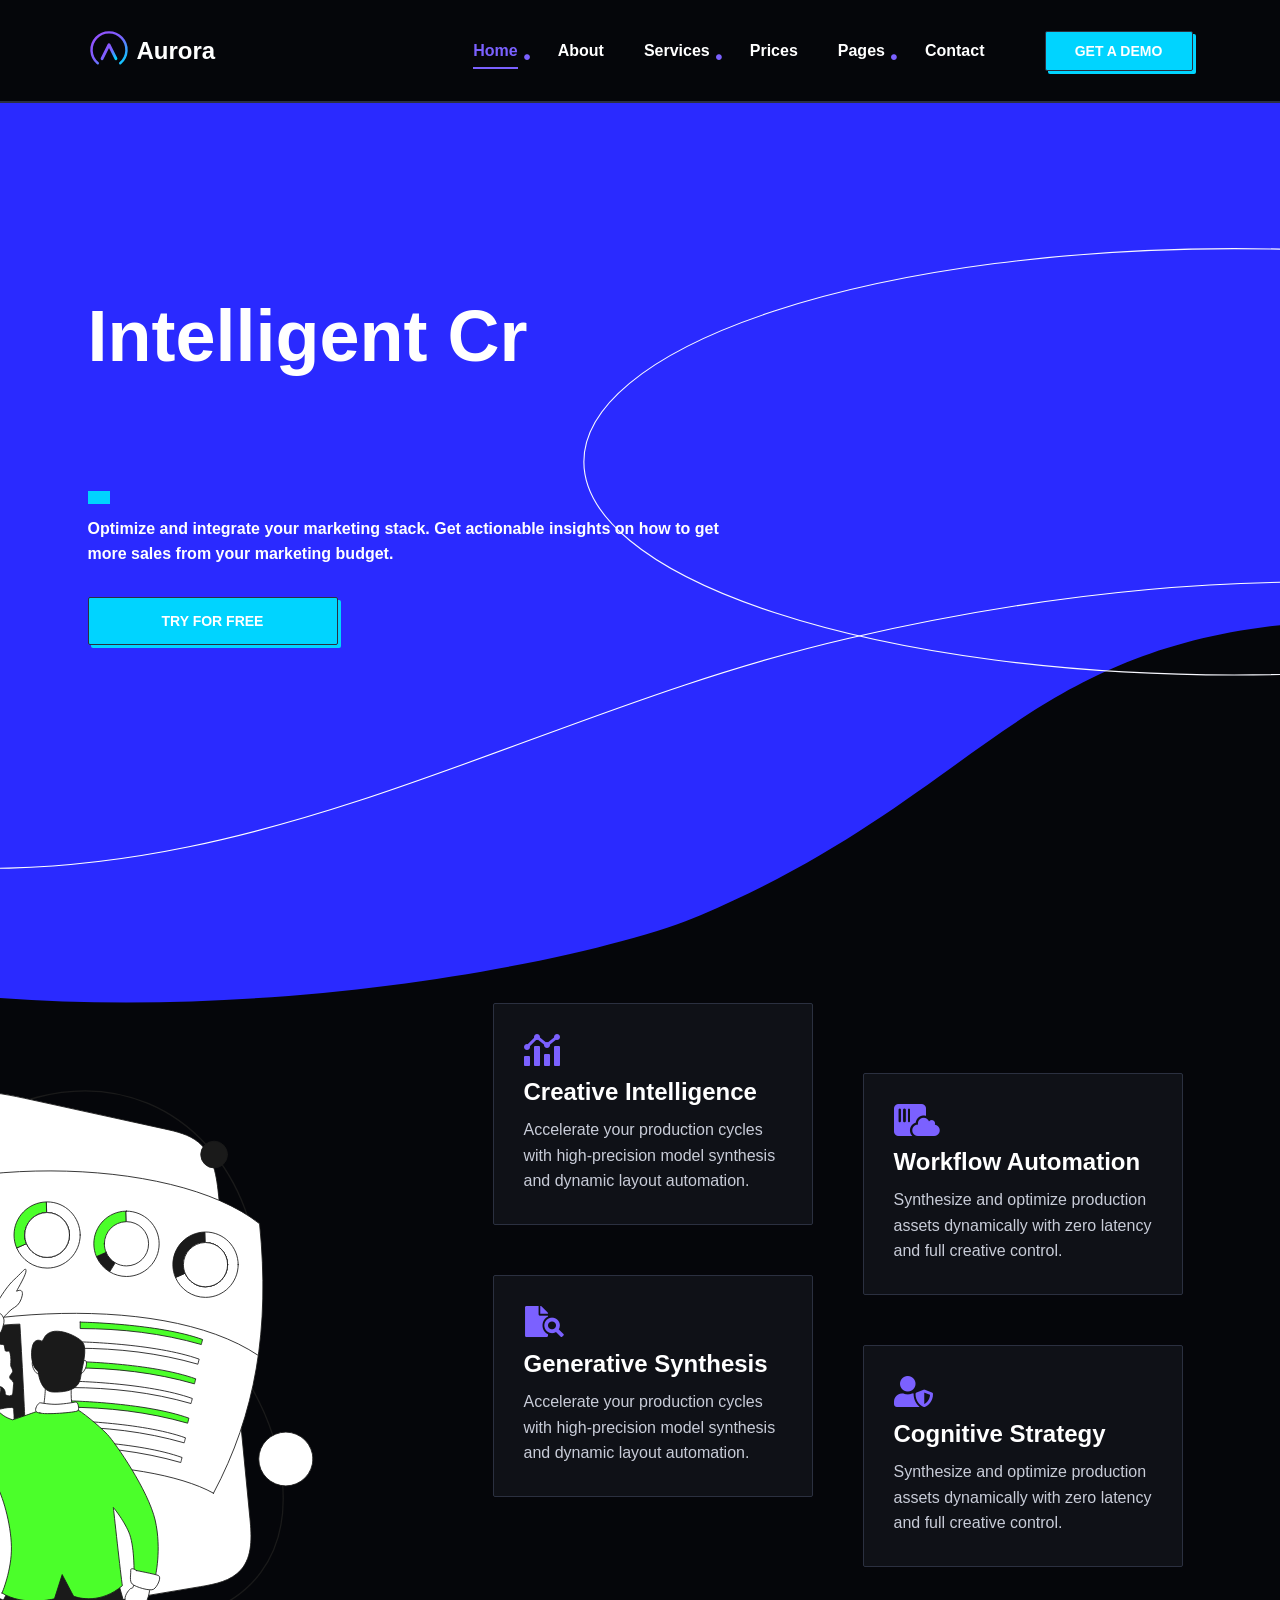
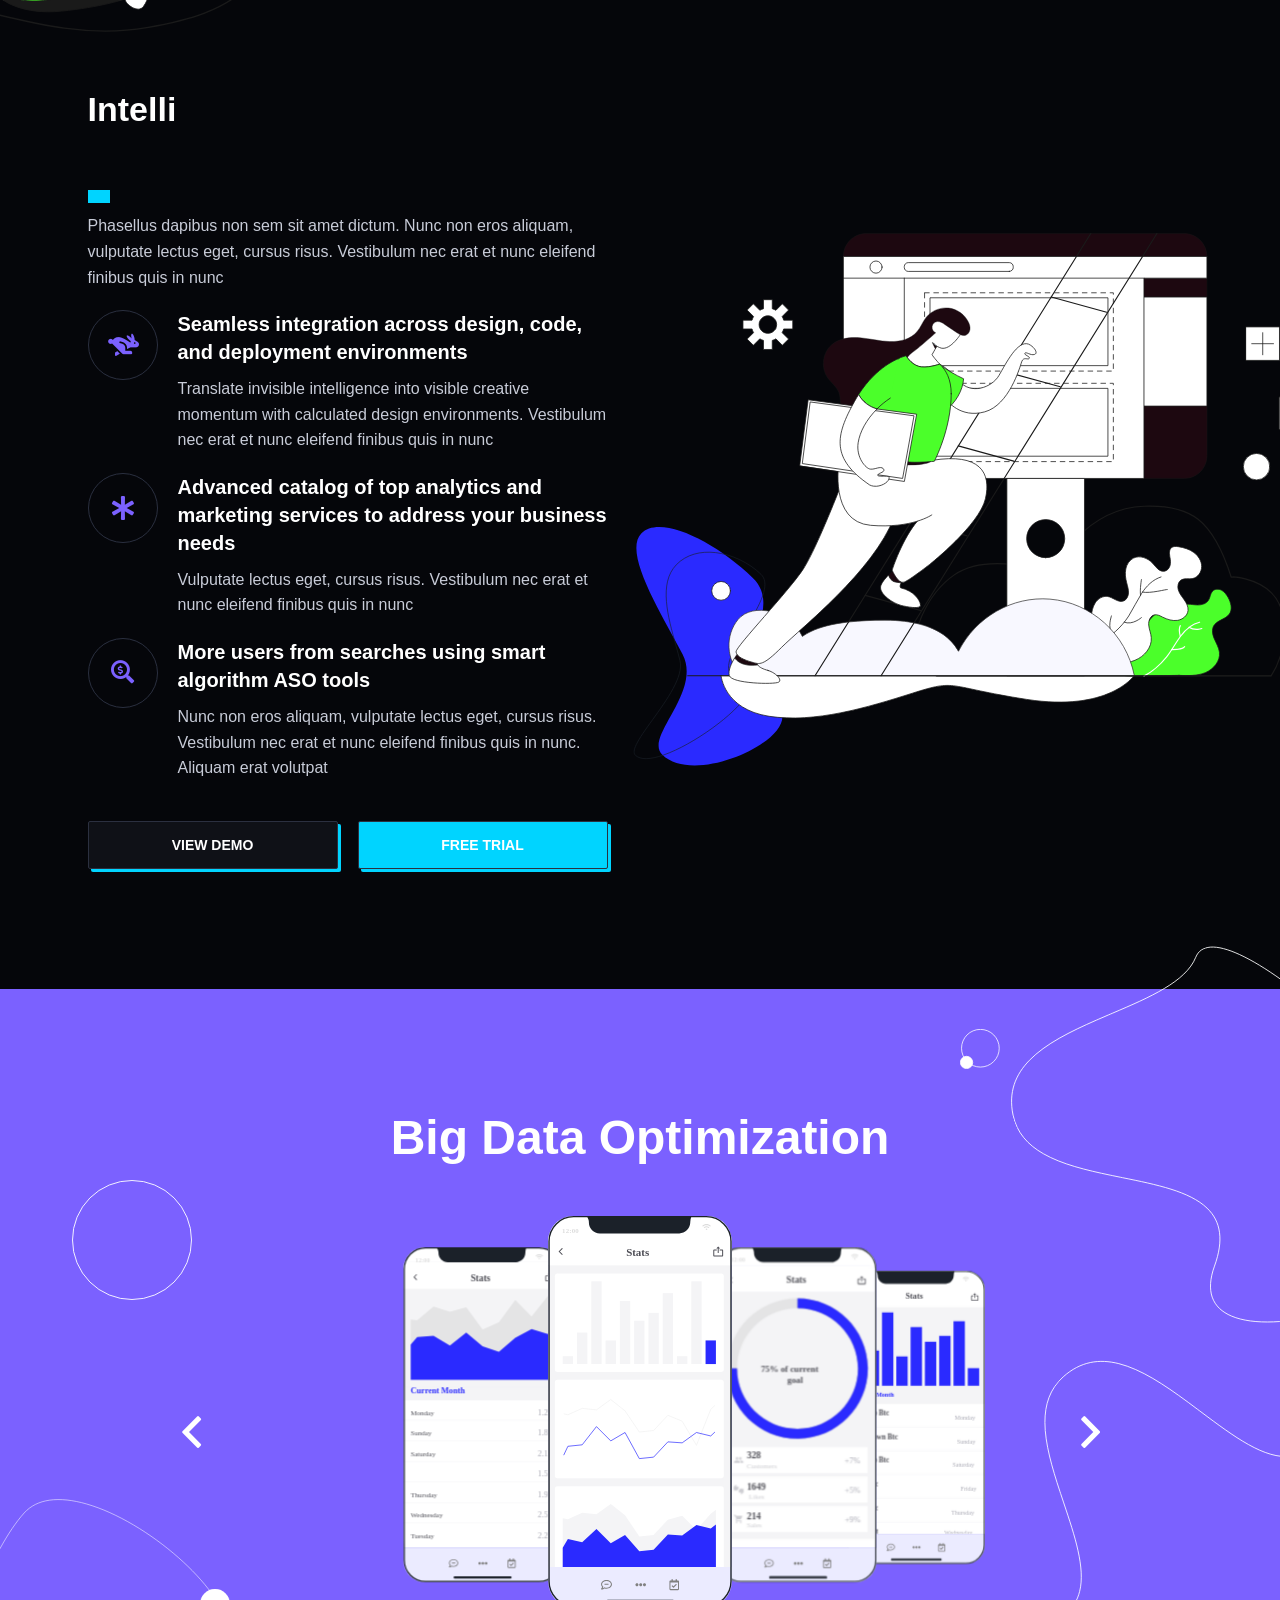
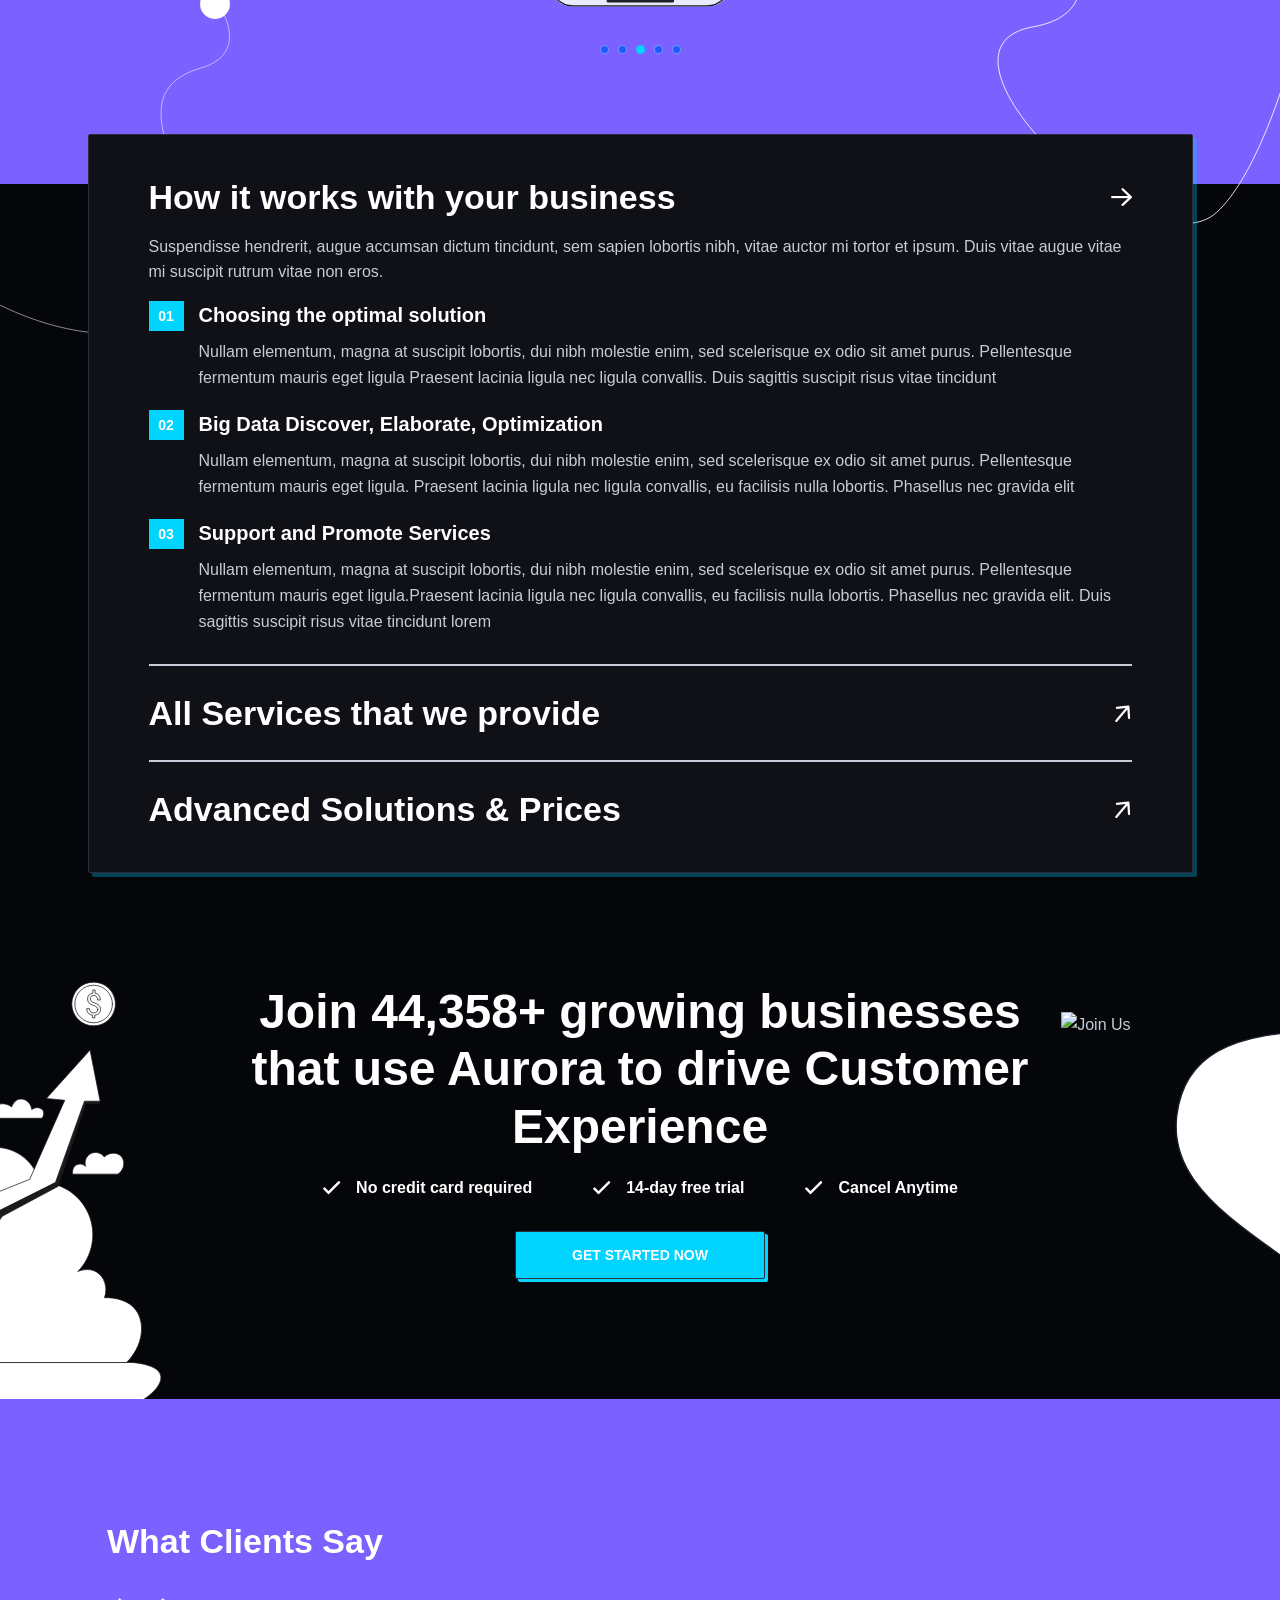
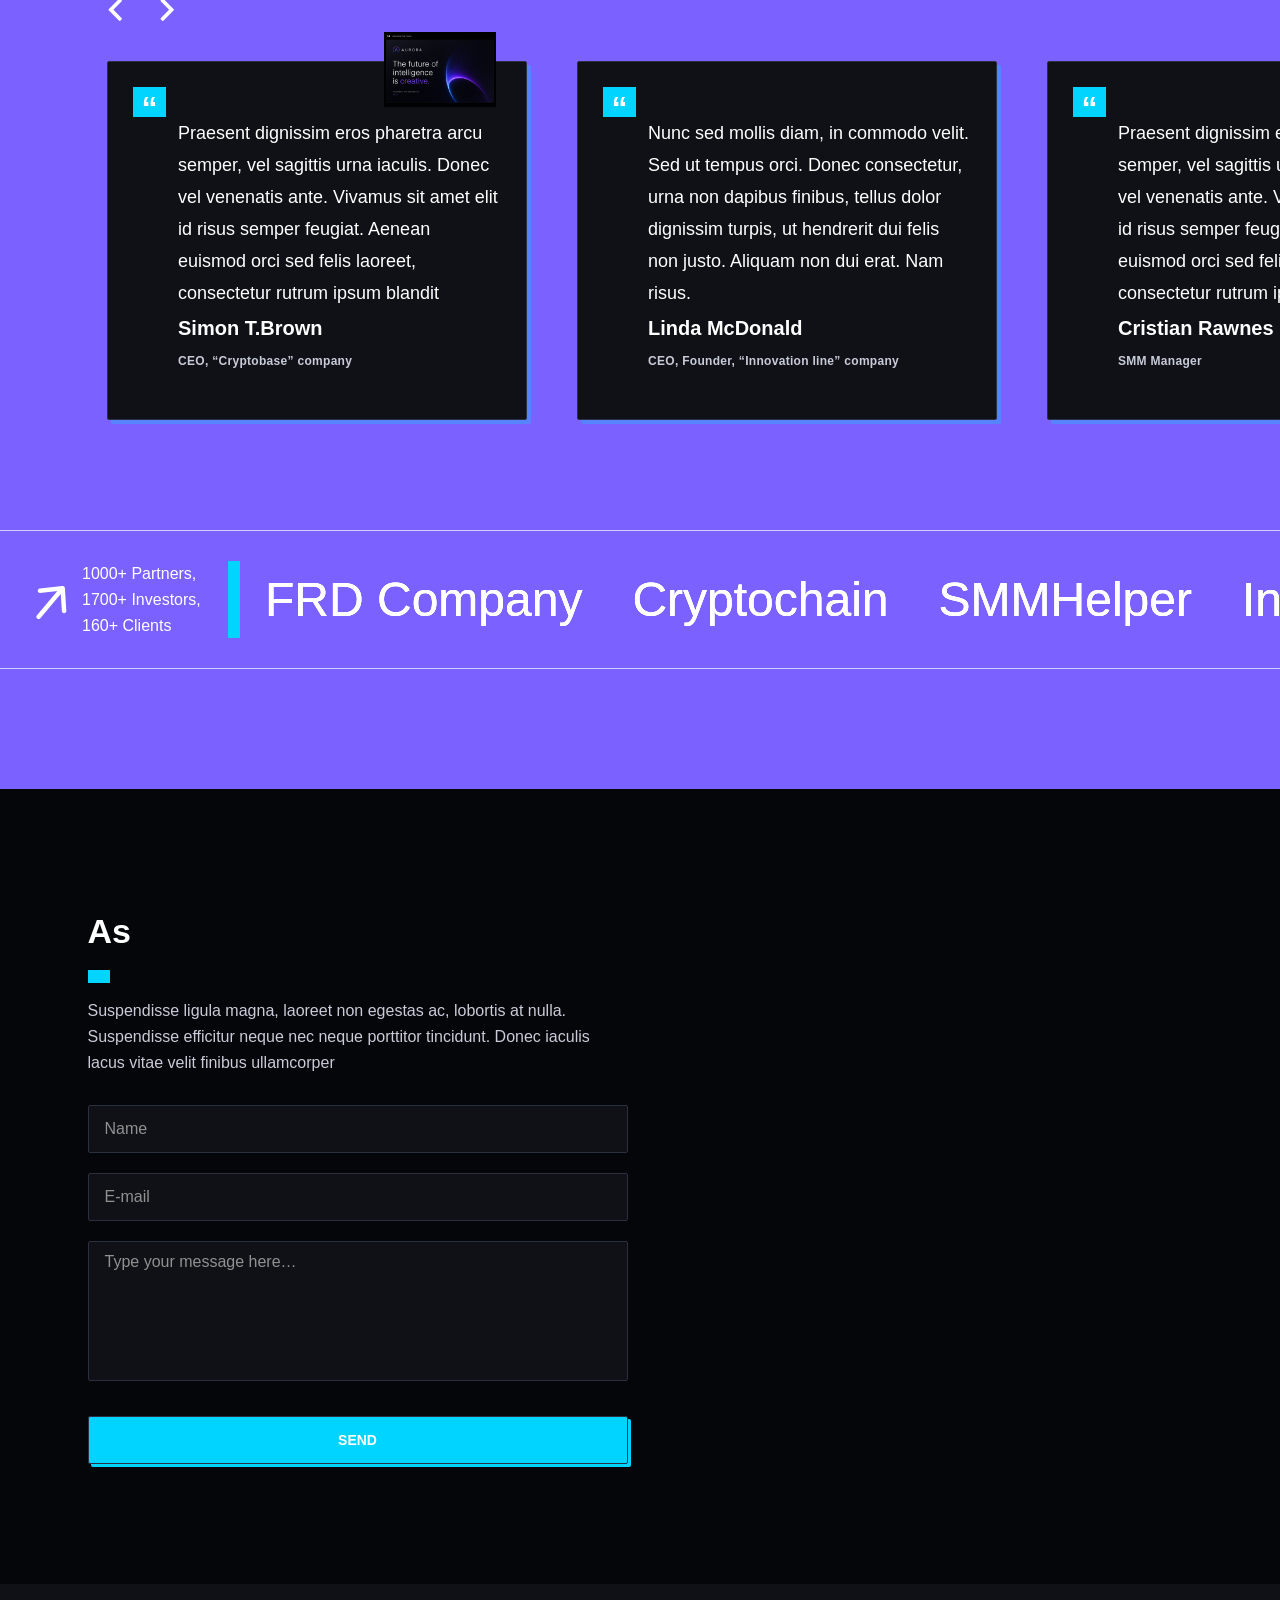
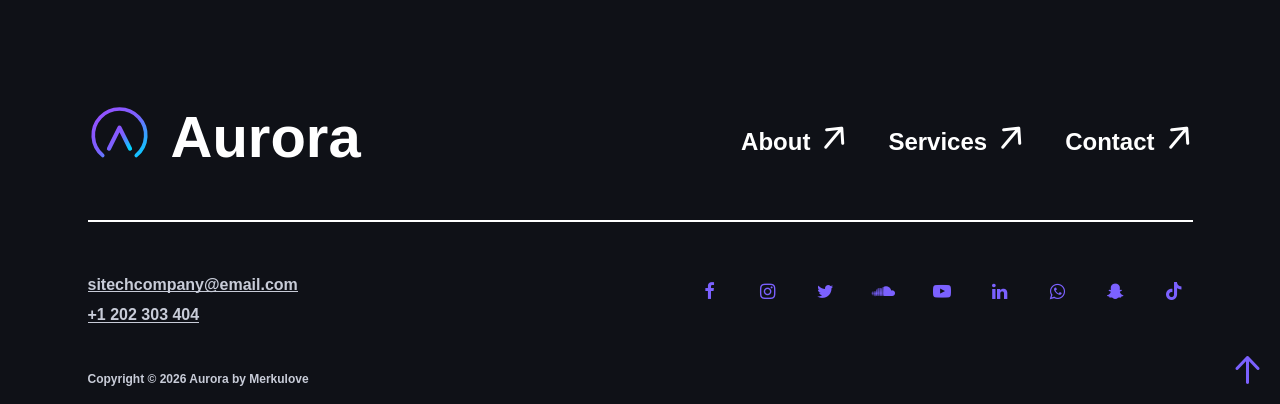
==== commit 954bbfff: "Update website copywriting and headers with Aurora brand narrative" ====
--- a/index.html
+++ b/index.html
@@ -193,14 +193,14 @@
             <!-- hero section start -->
             <section class="hero">
                 <div class="hero_bg">
-                    <img class="hero_bg-blue" src="svg/herohome1.svg" alt="The Fastest Web Solutions" />
+                    <img class="hero_bg-blue" src="svg/herohome1.svg" alt="Intelligent Creative Engine" />
                 </div>
                 <div class="container d-xl-flex">
                     <div class="hero_main">
                         <span class="tw-height h1">
-                            <span class="text">The Fastest Web Solutions</span>
+                            <span class="text">Intelligent Creative Engine</span>
                         </span>
-                        <h1 class="hero_main-title type" data-text="The Fastest Web Solutions">The Fastest Web Solutions</h1>
+                        <h1 class="hero_main-title type" data-text="Intelligent Creative Engine">Intelligent Creative Engine</h1>
                         <p class="hero_main-text">
                             Optimize and integrate your marketing stack. Get actionable insights on how to get more sales from your
                             marketing budget.
@@ -232,40 +232,36 @@
                         <li class="wrapper" data-aos="fade-up">
                             <a class="services_list-item d-flex flex-column" href="service.html">
                                 <i class="icon-chart-bar icon"></i>
-                                <span class="title h5">Data Analysis</span>
+                                <span class="title h5">Creative Intelligence</span>
                                 <p class="text">
-                                    Phasellus fringilla tuc dignissim diam. Duis nec tempus ligula. Curabitur vel pretium. Vestibulum metus
-                                    pur esta
+                                    Accelerate your production cycles with high-precision model synthesis and dynamic layout automation.
                                 </p>
                             </a>
                         </li>
                         <li class="wrapper" data-aos="fade-up" data-aos-delay="50">
                             <a class="services_list-item d-flex flex-column" href="service.html">
                                 <i class="icon-cloud icon"></i>
-                                <span class="title h5">Optimization</span>
+                                <span class="title h5">Workflow Automation</span>
                                 <p class="text">
-                                    Phasellus fringilla dignissim diam. Duis nec tempus ligula. Curabitur vel pretium. Vestibulum metus pur
-                                    esta
+                                    Synthesize and optimize production assets dynamically with zero latency and full creative control.
                                 </p>
                             </a>
                         </li>
                         <li class="wrapper" data-aos="fade-up" data-aos-delay="100">
                             <a class="services_list-item d-flex flex-column" href="service.html">
                                 <i class="icon-filesearch icon"></i>
-                                <span class="title h5">Content Track</span>
+                                <span class="title h5">Generative Synthesis</span>
                                 <p class="text">
-                                    Phasellus fringilla tuc dignissim diam. Duis nec tempus ligula. Curabitur vel pretium. Vestibulum metus
-                                    pur esta
+                                    Accelerate your production cycles with high-precision model synthesis and dynamic layout automation.
                                 </p>
                             </a>
                         </li>
                         <li class="wrapper" data-aos="fade-up" data-aos-delay="150">
                             <a class="services_list-item d-flex flex-column" href="service.html">
                                 <i class="icon-protect icon"></i>
-                                <span class="title h5">Risk Manage</span>
+                                <span class="title h5">Cognitive Strategy</span>
                                 <p class="text">
-                                    Phasellus fringilla dignissim diam. Duis nec tempus ligula. Curabitur vel pretium. Vestibulum metus pur
-                                    esta
+                                    Synthesize and optimize production assets dynamically with zero latency and full creative control.
                                 </p>
                             </a>
                         </li>
@@ -275,15 +271,15 @@
             <!-- features section end -->
             <!-- about section start -->
             <section class="about">
-                <img class="about_shape" src="svg/bg%202.svg" alt="The Right Digital Tools for Business" />
+                <img class="about_shape" src="svg/bg%202.svg" alt="Intelligent Architectures for Modern Teams" />
                 <div class="container d-lg-flex">
                     <div class="about_main">
                         <div class="wrapper">
                             <span class="tw-height h4">
-                                <span class="text">The Right Digital Tools for Business</span>
+                                <span class="text">Intelligent Architectures for Modern Teams</span>
                             </span>
-                            <h4 class="about_main-title type" data-text="The Right Digital Tools for Business">
-                                The Right Digital Tools for Business
+                            <h4 class="about_main-title type" data-text="Intelligent Architectures for Modern Teams">
+                                Intelligent Architectures for Modern Teams
                             </h4>
                         </div>
                         <p class="about_main-text">
@@ -296,10 +292,9 @@
                                     <i class="icon-rabbit icon"></i>
                                 </span>
                                 <div class="main">
-                                    <h6 class="main_title">Detects your platform and makes installation on your websites a breeze</h6>
+                                    <h6 class="main_title">Seamless integration across design, code, and deployment environments</h6>
                                     <p class="main_text">
-                                        Phasellus dapibus non sem sit amet dictum. Nunc non eros aliquam, vulputate lectus eget, cursus
-                                        risus. Vestibulum nec erat et nunc eleifend finibus quis in nunc
+                                        Translate invisible intelligence into visible creative momentum with calculated design environments. Vestibulum nec erat et nunc eleifend finibus quis in nunc
                                     </p>
                                 </div>
                             </li>
@@ -335,8 +330,8 @@
                         </div>
                     </div>
                     <div class="about_media">
-                        <img class="about_media-main" src="svg/illustartion%203.svg" alt="The Right Digital Tools for Business" />
-                        <img class="about_media-shape" src="svg/shapes_bg3.svg" alt="The Right Digital Tools for Business" />
+                        <img class="about_media-main" src="svg/illustartion%203.svg" alt="Intelligent Architectures for Modern Teams" />
+                        <img class="about_media-shape" src="svg/shapes_bg3.svg" alt="Intelligent Architectures for Modern Teams" />
                     </div>
                 </div>
             </section>
--- a/css/index.min.css
+++ b/css/index.min.css
@@ -1 +1 @@
-﻿*{margin:0;padding:0;box-sizing:border-box;outline:none}html{scroll-behavior:smooth}html,body{overflow-x:hidden}ul,ol{list-style:none}a{text-decoration:none}a,input,button,textarea{background:none;color:inherit;font-family:inherit;font-size:inherit;border:none;cursor:pointer;transition:all .3s ease-in-out}input,textarea{border-radius:0;-webkit-appearance:none}input[readonly],textarea[readonly]{cursor:default}input::placeholder,textarea::placeholder{font-family:inherit;font-size:inherit;color:inherit}textarea{resize:none}img{display:block;width:100%;object-fit:cover}@keyframes fadeIn{0%{opacity:0}100%{opacity:1}}@keyframes fadeOut{0%{opacity:1}100%{opacity:0}}@keyframes blink{0%{opacity:1}50%{opacity:0}100%{opacity:1}}.fadeIn{animation:fadeIn 400ms ease-in-out}.fadeOut{animation:fadeOut 400ms ease-in-out}*{scrollbar-width:auto;scrollbar-color:#00d4ff #fff}*::-webkit-scrollbar{width:5px}*::-webkit-scrollbar-track{background:#fff}*::-webkit-scrollbar-thumb{background-color:#00d4ff;border-radius:0;border:none}html.fixed,html.swal2-shown{overflow:hidden}body{font-size:16px;line-height:1.6;font-family:"Open Sans",sans-serif;color:#c8ccd8;background-color:#05060a}h1,h2,h3,h4,h5,h6,.h1,.h2,.h3,.h4,.h5,.h6{font-family:"Raleway",sans-serif;font-weight:600;color:#fff}h1,.h1{font-size:42px;line-height:1.2}h2,.h2{font-size:36px;line-height:1.1}h3,.h3{font-size:28px;line-height:1.4}h4,.h4{font-size:24px;line-height:1.4}h5,.h5{font-size:20px;line-height:1.4}h6,.h6{font-size:18px;line-height:1.3}.swiper-pagination{display:flex;justify-content:center;align-items:center;gap:9px}.swiper-pagination-bullet{background:#205aff;border:1px solid rgba(248,248,255,.364077);width:9px;height:9px;display:block;border-radius:50%;transition:.4s ease-in-out;cursor:pointer}.swiper-pagination-bullet:hover,.swiper-pagination-bullet-active{background:#fff;border-color:#fff}.container{max-width:1105px;padding:0 20px}.collapse:not(.show){display:none}.collapsing{height:0;overflow:hidden;transition:height .3s ease-in-out}.fade{transition:opacity .3s ease-in-out}.fade:not(.show){opacity:0}.tab-content>.tab-pane{display:none}.tab-content>.active{display:block}.arrow-rotate{display:block;transition:.4s ease-in-out;transform:rotate(130deg)}.btn{text-transform:uppercase;line-height:1;font-size:14px;font-family:"Open Sans",sans-serif;font-weight:700;height:48px;display:flex;justify-content:center;align-items:center}.btn--neon{background:#00d4ff;color:#fff;border:1px solid #2b3040;box-shadow:3px 3px 0 #00d4ff;border-radius:2px}.btn--neon:hover,.btn--neon:focus{box-shadow:6px 6px 0 #fff}.btn--white{background:#00d4ff;color:#fff;border:1px solid #2b3040;box-shadow:3px 3px 0 #00d4ff;border-radius:2px}.btn--white:hover,.btn--white:focus{box-shadow:6px 6px 0 #fff}.btn--white{background:#fff}.btn--white:hover,.btn--white:focus{box-shadow:6px 6px 0 #fff}.btn--arrow{justify-content:flex-start;height:unset;font-size:14px;line-height:19px;letter-spacing:.3px;position:relative;color:#7b61ff}.btn--arrow .icon{margin-left:5px;transition:.4s ease-in-out;opacity:0}.btn--arrow:hover .icon,.btn--arrow:focus .icon{margin-left:10px;opacity:1}input[type=checkbox]{position:absolute;left:-9999px}input[type=checkbox]+label{position:relative;padding-left:34px;cursor:pointer;display:inline-block;font-weight:600;text-transform:uppercase;font-size:12px;letter-spacing:.3px}input[type=checkbox]:checked+label:before,input[type=checkbox]:not(:checked)+label:before{content:"";position:absolute;left:0;top:0;width:24px;height:24px;border:1px solid #2b3040;background:#fff;overflow:hidden}input[type=checkbox]:checked+label .icon,input[type=checkbox]:not(:checked)+label .icon{font-size:12px;position:absolute !important;top:7px;left:5px;transition:all .3s ease-in-out}input[type=checkbox]:not(:checked)+label .icon{opacity:0}input[type=checkbox]:checked+label .icon{opacity:1}.field{border:1px solid #2b3040;border-radius:2px;height:48px;padding:11px 16px;box-shadow:0 0 0 rgba(0,0,0,0);background:#fff}.field::placeholder{color:#919191;transition:opacity .3s ease-in-out}.field.error{box-shadow:3px 3px 0 red}.field:focus{box-shadow:4px 4px 0 rgba(0,212,255,.3)}.field:focus::placeholder{opacity:0}.breadcrumbs{font-size:14px;line-height:26px;gap:0 3px}.breadcrumbs_item{position:relative}.breadcrumbs_item:after{content:"/";position:relative;left:-2px}.breadcrumbs_item.current:after{display:none}.breadcrumbs_item .link:hover,.breadcrumbs_item .link:focus{color:#7b61ff}.stripe{overflow:hidden;background:#7b61ff;padding:30px 0}.stripe_block{width:240px;color:#fff;padding-left:25px;border-right:12px solid #00d4ff}.stripe_block-icon{transform:rotate(130deg);font-size:48px;margin-right:15px}.stripe .ticker{color:#fff;font-family:"Open Sans",sans-serif;font-weight:400;width:100%}.stripe .ticker-component{height:38px !important}.stripe .ticker-text{padding:0 15px}.stripe .ticker-item{visibility:hidden}.type .caret{display:inline-block;background:#00d4ff;width:22px;height:13px}.tag{border:1px solid #2b3040;background:#0f1117;font-size:14px;line-height:1;text-transform:uppercase;font-weight:700;height:40px;padding:0 20px;display:inline-flex;justify-content:center;align-items:center}.tag:hover{background:#00d4ff;box-shadow:3px 3px 0 #fff}.main_meta{gap:5px 10px;line-height:1}.main_meta-bookmark{background:#00d4ff;border:1px solid #2b3040;color:#fff;width:24px;height:24px;display:flex;align-items:center;justify-content:center;font-size:12px}.main_meta-item{color:#7e8083;position:relative;font-weight:600;font-size:12px;text-transform:uppercase}.main_meta-item:after{content:"/";position:relative;left:5px}.main_meta-item:last-of-type:after{display:none}.post-item{height:auto;display:flex;flex-direction:column}.post-item .main{flex-grow:1;display:flex;flex-direction:column}.post-item .main_title{margin-bottom:10px;display:block;flex-grow:1}.post-item .main_title:hover{color:#7b61ff}.post-item .media{margin-top:20px;height:370px}.post-item .media img{height:100%}.pagination{margin-top:20px;gap:10px 20px}.pagination_item{font-weight:700;line-height:1}.pagination_item .link{color:#595b5e}.pagination_item .link.current,.pagination_item .link:hover,.pagination_item .link:focus{color:#7b61ff}.pagination_item .link.current{pointer-events:none}.pagination_item .control{color:#fff;font-size:14px;line-height:1}.socials{gap:10px 20px;font-size:18px;color:#7b61ff}.socials-item .link{width:38px;height:38px;border:1px solid rgba(0,0,0,0);display:inline-flex;justify-content:center;align-items:center;border-radius:2px}.socials-item .link:hover,.socials-item .link:focus{border-color:#fff;box-shadow:2px 2px 0 #7b61ff;color:#fff}.tw-height{display:block;position:relative}.tw-height .text{opacity:0}.type{position:absolute;top:0}.videoTrigger{cursor:pointer}.videoPopup{position:fixed;width:100%;height:100%;top:0;left:0;right:0;bottom:0;z-index:400000;visibility:hidden;transition:all .4s ease-in-out}.videoPopup.visible{visibility:visible}.videoPopup .video_frame{background:#fff;padding:30px;min-height:300px;position:relative;border:1px solid #2b3040;box-shadow:4px 4px 0 rgba(0,212,255,.3)}.videoPopup .video_frame iframe{width:100%;height:auto;align-self:stretch}.videoPopup .video_frame-close{position:absolute;width:30px;height:30px;transition:.4s ease-in-out;cursor:pointer;right:0;top:-40px}.video{position:relative;box-shadow:4px 4px 0 rgba(0,212,255,.3)}.video-btn{width:70px;height:70px;display:flex;align-items:center;justify-content:center;border-radius:50%;font-size:16px;position:absolute;top:50%;left:50%;transform:translate(-50%, -50%);box-shadow:2px 2px 0 #00d4ff}.video-btn:hover,.video-btn:focus{box-shadow:2px 2px 0 #fff}.video-btn .icon{top:1px;left:1px;position:relative}.video .cover{position:absolute;width:100%;height:100%;top:0;left:0;transition:opacity .4s ease-in-out}.video .cover img{height:100%}.video .cover.hidden{opacity:0;visibility:hidden}#map{width:100%;height:100%}a[href^="http://maps.google.com/maps"]{display:none !important}a[href^="https://maps.google.com/maps"]{display:none !important}.gmnoprint a,.gmnoprint span,.gm-style-cc{display:none}.gmnoprint div{background:none !important}@media screen and (min-width: 575.98px){.stripe .ticker{width:calc(100% - 240px)}.videoPopup .video_frame{min-height:350px}}@media screen and (min-width: 767.98px){h1,.h1{font-size:61px;line-height:1.1}h2,.h2{font-size:46px;line-height:1.1}h3,.h3{font-size:38px;line-height:1.1}h4,.h4{font-size:30px;line-height:1.3}.container{padding:0 30px}.post-item{position:relative}.post-item:before{content:"";width:1px;height:100%;background:#fff;left:-15.5px;padding-right:1px;position:absolute;top:0}.post-item .media{height:430px}.stripe .ticker-text{padding:0 20px}.stripe .ticker-component{height:38px !important}.videoPopup .video_frame{min-height:450px}}@media screen and (min-width: 991.98px){h1,.h1{font-size:72px;line-height:1.2}h2,.h2{font-size:58px}h3,.h3{font-size:48px;line-height:1.2}h4,.h4{font-size:34px;line-height:1.3}h5,.h5{font-size:24px;line-height:1.3}h6,.h6{font-size:20px;line-height:1.4}.stripe .ticker-text{padding:0 25px}.stripe .ticker-component{height:65px !important}.videoPopup .video_frame{min-height:600px}}@media screen and (min-width: 1199.98px){.container{padding:0}}@media screen and (min-width: 1399.98px){.videoPopup .video_frame-close{right:-60px;top:-60px}}.sticky-spacer{display:none !important}iframe{width:100%;height:100%;border:none;display:block}input[type=search]::-webkit-search-decoration,input[type=search]::-webkit-search-cancel-button,input[type=search]::-webkit-search-results-button,input[type=search]::-webkit-search-results-decoration{-webkit-appearance:none}#baguetteBox-overlay .full-image img{padding:30px;height:90%;background:#fff;box-shadow:4px 4px 0 rgba(0,212,255,.3)}#baguetteBox-overlay button{background:#fff;border:1px solid #2b3040;box-shadow:4px 4px 0 rgba(0,212,255,.3);border-radius:2px;padding:15px !important}#baguetteBox-overlay button svg *{stroke:#fff}.header{padding:12px 0 10px;z-index:110000;will-change:transform;transition:all .4s ease-in-out;position:relative;height:70px;color:#fff;font-weight:700}.header:before{content:"";position:absolute;top:0;left:0;height:68px;width:100%;background:#fff;z-index:-1;border-bottom:2px solid #fff}.header.sticky{position:fixed;width:100%;top:0;left:0}.header.sticky+main,.header.sticky+header{margin-top:70px}.header.opened{height:100vh}.header--pinned{transform:translateY(0%)}.header--unpinned{transform:translateY(-100%)}.header .logo{gap:0 7px;flex-grow:1;order:1}.header .logo_icon{width:42px;height:43.7px}.header_btn{display:none}.header_trigger{position:relative;order:2;font-size:24px;color:#7b61ff}.header_trigger.active .icon{transform:rotate(220deg)}.header_nav{width:100%;order:3;overflow-y:auto;margin-top:13px;max-height:calc(100vh - 100px);border-bottom:2px solid #fff}.header_nav.collapsing{overflow:hidden}.header_nav-list{background:#fff;border:2px solid #fff;border-radius:2px;font-family:"Raleway",sans-serif;line-height:1}.header_nav-list_item{border-bottom:2px solid #fff}.header_nav-list_item .nav-item{padding:20px;width:100%;display:block}.header_nav-list_item .nav-item_text .icon{display:none}.header_nav-list_item .nav-item.current,.header_nav-list_item .nav-item:hover,.header_nav-list_item .nav-item:focus{color:#7b61ff}.header_nav-list_item .nav-item[aria-expanded=true] .icon{transform:rotate(220deg)}.header_nav-list_item:last-of-type{border-bottom:none}.header_nav-list_item .dropdown-menu .nav-item.current,.header_nav-list_item .dropdown-menu .nav-item:hover,.header_nav-list_item .dropdown-menu .nav-item:focus{color:#7b61ff}.header_nav-list_btn .btn{background:#00d4ff}@media screen and (min-width: 575.98px){.header_btn{display:flex;order:2;margin-right:40px;height:40px;width:148px}.header_nav-list_btn{display:none}}@media screen and (min-width: 991.98px){.header{height:103px;background:#fff;border-bottom:2px solid #fff;padding:0}.header .container{height:103px}.header.sticky{height:88px;overflow-y:visible}.header.sticky .container{height:88px}.header.sticky+main,.header.sticky+header{margin-top:88px}.header:before{display:none}.header_trigger{display:none}.header_btn{margin-right:0;order:3}.header_nav{display:flex !important;align-items:center;order:2;margin-top:0;width:auto;margin-right:60px;height:100%;box-shadow:none;border-bottom:none}.header_nav-list{display:flex;align-items:center;background:rgba(0,0,0,0);border:none;gap:0 40px;height:100%}.header_nav-list_item{border:none;height:100%}.header_nav-list_item .nav-item{height:100%;display:flex;align-items:center}.header_nav-list_item .nav-item:not([data-single=true]) .nav-item_text .icon{display:block;position:absolute;font-size:6px;color:#7b61ff;bottom:-1px;right:-12px}.header_nav-list_item .nav-item_text{position:relative}.header_nav-list_item .nav-item_text:before{content:"";width:0;position:absolute;bottom:-10px;left:0;height:2px;background:#7b61ff;transition:width .3s ease-in-out}.header_nav-list_item .nav-item:hover,.header_nav-list_item .nav-item:focus,.header_nav-list_item .nav-item.current{color:#7b61ff}.header_nav-list_item .nav-item:hover .nav-item_text:before,.header_nav-list_item .nav-item:focus .nav-item_text:before,.header_nav-list_item .nav-item.current .nav-item_text:before{width:100%}.header_nav-list_item .nav-item{padding:0}.header_nav-list_item .icon-arrow-left{display:none}.header_nav-list_item .dropdown-item{background:rgba(0,0,0,0)}.header_nav-list_item .dropdown-menu{border:2px solid #fff;border-top:none;position:absolute;z-index:100;opacity:0;top:calc(100% + 2px);max-height:fit-content;text-align:left;visibility:hidden;transition:opacity .3s ease}.header_nav-list_item .dropdown-menu.active{opacity:1;visibility:visible}.header_nav-list_item .dropdown-menu .list-item[data-main=true]{display:none !important}.header_nav-list_item .dropdown-list{background:#fff;margin:0}.header_nav-list_item .dropdown-list .list-item:last-of-type .nav-item{border:none}.header_nav-list_item .dropdown-list .nav-item{padding:20px 30px;border-bottom:2px solid #fff}.header_nav-list_item .dropdown-list .nav-item:hover,.header_nav-list_item .dropdown-list .nav-item:focus,.header_nav-list_item .dropdown-list .nav-item.current{color:#7b61ff;background:#0f1117}.header_nav-list_item .dropdown-toggle[aria-expanded=true]{padding-bottom:0}}.hero{position:relative;min-height:100vh;padding:60px 0 0}.hero_bg{position:absolute;top:0;left:0;z-index:10;width:100vw;height:100vh}.hero_bg-blue{height:100%;position:relative;z-index:1}.hero_bg-line{position:absolute;top:0;z-index:2}.hero .container{position:relative;z-index:20}.hero_media .oval{display:none}.hero_main{color:#fff;margin-bottom:40px}.hero_main .tw-height{display:block;max-width:660px;opacity:0}.hero_main-title{color:#fff}.hero_main-text{position:relative;margin:25px 0 30px;padding-top:25px;font-weight:600}.hero_main-text:before{content:"";position:absolute;background:#00d4ff;width:22px;height:13px;animation:blink .9s infinite both;top:0;left:0}@media screen and (min-width: 575.98px){.hero_main-btn{width:250px}}@media screen and (min-width: 767.98px){.hero{padding-top:100px}.hero_main-text{max-width:640px}}@media screen and (min-width: 991.98px){.hero{padding-top:190px}.hero_media{max-width:760px;margin:0 auto}.hero_main-title{max-width:600px}}@media screen and (min-width: 1199.98px){.hero{padding-top:190px;min-height:unset;height:830px}.hero_main{margin-bottom:0;min-width:640px}.hero_media{position:absolute;top:-165px;right:-37%;max-height:700px;width:auto}}@media screen and (min-width: 1399.98px){.hero_bg{max-height:830px}.hero_bg-blue{max-height:960px;width:auto}}.services_list-item{background:#0f1117;padding:30px;border-radius:2px;border:1px solid #2b3040;gap:10px 0;overflow:visible;position:relative}.services_list-item:after{content:"";width:calc(100% + 4px);height:calc(100% + 2px);position:absolute;top:-1px;left:-3px;box-shadow:4px 4px 0 rgba(0,212,255,.3);z-index:1;transition:opacity .3s ease-in-out;opacity:0}.services_list-item .icon{color:#7b61ff;font-size:32px}.services_list-item:hover,.services_list-item:focus{background:#fff}.services_list-item:hover:after,.services_list-item:focus:after{opacity:1}.services{padding:30px 0 60px}.services_shape{display:none}.services_list{display:flex;flex-direction:column;gap:30px 0;margin-bottom:60px}@media screen and (min-width: 767.98px){.services{padding:50px 0}.services_list{flex-direction:row;flex-wrap:wrap;gap:30px;margin-bottom:60px}.services_list .wrapper{width:calc(50% - 25px)}.services_list-item{height:100%}.services_media img{max-width:50%}}@media screen and (min-width: 991.98px){.services{padding:50px 0 120px}}@media screen and (min-width: 1199.98px){.services{padding:140px 0 120px}.services_media{flex-grow:1}.services_media img{position:absolute;max-height:570px;width:auto;height:100%;left:-20%;max-width:unset}.services_list{max-width:700px;gap:50px;margin-bottom:0}.services_list .wrapper{width:calc(50% - 30px)}.services_list .wrapper:first-of-type,.services_list .wrapper:nth-of-type(3){margin-top:-70px}.services_list-item{height:unset}}@media screen and (min-width: 1399.98px){.services{position:relative}.services_shape{display:block;position:absolute;max-height:930px;width:auto;right:-20%;top:-100px}.services_media{position:relative}.services_media img{max-height:670px;left:unset;right:150px}}.about{padding-bottom:60px}.about_shape{display:none}.about_main{margin-bottom:40px}.about_main .wrapper{position:relative;padding-bottom:28px;margin-bottom:10px;max-width:520px}.about_main .wrapper:before{content:"";position:absolute;background:#00d4ff;width:22px;height:13px;animation:blink .9s infinite both;bottom:0;left:0}.about_main-text{margin-bottom:20px}.about_main-list{gap:20px 0;margin-bottom:40px}.about_main-list_item{display:flex;align-items:flex-start;justify-content:space-between}.about_main-list_item .media{font-size:24px;width:70px;height:70px;display:flex;align-items:center;justify-content:center;border:1px solid #2b3040;border-radius:50%;color:#7b61ff}.about_main-list_item .main{width:calc(100% - 90px)}.about_main-list_item .main_title{margin-bottom:10px}.about_main-action{gap:15px 0}.about_media{position:relative}.about_media-shape{position:absolute;transform:rotate(30deg);max-height:200px;width:unset;bottom:-20px;left:-110px;z-index:-1}@media screen and (min-width: 575.98px){.about_main-action{gap:0 20px;justify-content:space-between}.about_main-action_btn{width:calc(50% - 10px)}.about_media-shape{max-height:250px}}@media screen and (min-width: 767.98px){.about{padding-bottom:100px}.about_main-action{justify-content:flex-start}.about_media-shape{max-height:400px;left:-200px}}@media screen and (min-width: 991.98px){.about{padding-bottom:120px}.about_main{max-width:520px;margin-bottom:0}.about_media{flex-grow:1}.about_media-main{position:absolute;max-height:580px;height:100%;width:unset;top:50%;transform:translateY(-50%)}.about_media-shape{max-height:250px;left:-80px;bottom:90px}}@media screen and (min-width: 1199.98px){.about_media-main{right:-150px}.about_media-shape{left:-56px}}@media screen and (min-width: 1399.98px){.about{position:relative}.about_shape{display:block;position:absolute;max-height:930px;height:100%;width:unset;left:-47%;z-index:-1}}@media screen and (min-width: 1599.98px){.about_shape{left:-35%;top:-60px}.about_media-main{right:unset;left:170px}.about_media-shape{left:50px}}@media screen and (min-width: 1799.98px){.about_shape{left:-28%}}@media screen and (min-width: 1999.98px){.about_shape{left:-20%}}.chart{background:#7b61ff;padding:60px 0}.chart_shapes{display:none}.chart_header{text-align:center;color:#fff;margin-bottom:30px}.chart_slider-nav{margin-top:30px}.chart_slider-controls{display:none}.chart_slider .swiper-slide{width:100%;display:flex;align-items:center;justify-content:center}.chart_slider .swiper-slide .slide{width:100%;max-width:270px}@media screen and (min-width: 575.98px){.chart_slider{position:relative}.chart_slider-controls{display:flex;justify-content:space-between;align-items:center;position:absolute;left:0;top:50%;transform:translateY(-50%);width:100%;color:#fff;font-size:34px;z-index:10}.chart_slider-controls .control:hover{color:#00d4ff}}@media screen and (min-width: 767.98px){.chart{padding:100px 0 150px}.chart_header{margin-bottom:40px}.chart_slider{max-width:920px}.chart_slider .swiper-slide{width:33.3333333333%;transition:.4s ease-in-out}.chart_slider .swiper-slide:not(.swiper-slide-visible){opacity:0}}@media screen and (min-width: 991.98px){.chart{padding:120px 0 130px;position:relative}.chart_shapes{display:block;position:absolute;width:100%;height:100%;top:0;left:0;z-index:1}.chart_shapes .group{position:absolute}.chart_shapes .group--left{max-width:300px;bottom:-150px;left:-70px}.chart_shapes .group--left .circle{position:absolute;max-width:30px;top:90px;right:0}.chart_shapes .group--left .circle--big{border-radius:50%;width:120px;max-width:unset;height:120px;border:1px solid #fff;top:-171px;right:28px;opacity:.9}.chart_shapes .group--right{top:0;right:-70px;max-width:400px}.chart_shapes .group--right .circle{position:absolute;top:40px;right:350px;max-width:40px}.chart_shapes .group--right .shape{max-width:400px;transform:rotate(40deg);top:400px;position:relative}.chart_shapes .group--right .shape--rotate{transform:rotate(-20deg);right:-85px;position:absolute;top:-40px}.chart .container{position:relative;z-index:2}.chart_header{margin-bottom:50px}.chart_slider .swiper-slide{width:20%}}@media screen and (min-width: 1199.98px){.chart_shapes .group--left .circle--big{top:-319px;right:38px}}@media screen and (min-width: 1399.98px){.chart_shapes .group--left{max-width:450px}.chart_shapes .group--left .circle:not(.circle--big){top:290px;right:83px}.chart_shapes .group--right{max-width:500px}.chart_shapes .group--right .circle{right:550px}.chart_shapes .group--right .shape{max-width:500px;right:-190px}.chart_shapes .group--right .shape--rotate{right:-135px}}.faq_wrapper{background:#0f1117;border:2px solid #fff;box-shadow:4px 4px 0 rgba(0,212,255,.3);padding:20px 20px 0}.faq_wrapper .accordion_item:last-of-type{border-bottom:0}.accordion_item{border-bottom:2px solid #c8ccd8}.accordion_item:first-of-type .accordion_item-wrapper .title{padding-top:0}.accordion_item-wrapper .title{padding:25px 0;transition:.4s ease-in-out;cursor:pointer}.accordion_item-wrapper .title[aria-expanded=true]{padding-bottom:15px}.accordion_item-wrapper .title_icon{margin-left:30px;font-size:24px}.accordion_item-wrapper .title_icon.transform .icon{transform:rotate(180deg)}.accordion_item-wrapper .body{margin-bottom:30px}.accordion_item-wrapper .body .main_text{margin-left:-50px}.accordion_item-wrapper .body .main_general{margin-bottom:16px}.accordion_item-wrapper .body .main_list{display:flex;flex-direction:column;gap:20px 0}.accordion_item-wrapper .body .main_list-item{display:flex;align-items:flex-start}.accordion_item-wrapper .body .main_list-item .number{background:#00d4ff;margin-right:15px;width:35px;height:30px;display:flex;justify-content:center;align-items:center;font-size:14px;line-height:1;font-weight:700;font-family:"Raleway",sans-serif;color:#fff}.accordion_item-wrapper .body .main_list-item .main{width:calc(100% - 35px - 15px)}.accordion_item-wrapper .body .main_list-item .main_title{margin-bottom:10px}@media screen and (min-width: 413.98px){.accordion_item-wrapper .body .main_text{margin-left:0}}@media screen and (min-width: 767.98px){.faq_wrapper{padding:40px 40px 10px}}@media screen and (min-width: 991.98px){.faq_wrapper{padding:80px 80px 55px}}.faq{padding-top:60px}.faq .accordion{background:#0f1117;padding:30px;box-shadow:4px 4px 0 rgba(0,212,255,.3);border:1px solid #2b3040;border-radius:2px}.faq .accordion_item:last-of-type{border-bottom:0}.faq .accordion_item:last-of-type .title{padding-bottom:0}@media screen and (min-width: 575.98px){.faq .accordion{padding:40px}}@media screen and (min-width: 767.98px){.faq{padding:0}.faq .accordion{margin-top:-50px;position:relative;z-index:3}}@media screen and (min-width: 991.98px){.faq .accordion{padding:40px 60px}}.join{padding:60px 0}.join_media{display:none}.join .container{position:relative;z-index:2}.join_header-wrapper{position:relative;display:inline-block;width:fit-content}.join_header-wrapper .animatedUnderline{position:absolute;height:16px;width:100%;background:#00d4ff;left:0;bottom:-2px;border-radius:2px;z-index:-1;transition:width .6s ease-in-out}.join_list{margin:20px 0 30px;gap:10px 0}.join_list-item{font-weight:700;display:flex;align-items:center;color:#fff}.join_list-item .icon{font-size:14px;margin-right:15px}@media screen and (min-width: 575.98px){.join_btn{width:250px}}@media screen and (min-width: 767.98px){.join{padding:100px 0}.join_header{text-align:center}.join_header-wrapper .animatedUnderline{bottom:2px}.join_list{gap:0 40px}}@media screen and (min-width: 991.98px){.join{padding:110px 0 120px}.join_header{max-width:800px;margin:0 auto}.join_header-wrapper .animatedUnderline{height:22px;bottom:2px}.join_list{gap:0 60px}}@media screen and (min-width: 1199.98px){.join{position:relative;overflow:hidden}.join_media{display:block;position:absolute;width:100%;height:100%;top:0;left:0}}@media screen and (min-width: 1199.98px){.join_media img{position:absolute}.join_media-left{width:500px;left:-25%;top:80px}.join_media .group{width:476px;height:494px;position:absolute;right:-29%;top:139px}.join_media .group .shape{width:476px;height:494px}.join_media .group .speaker{width:350px;height:366px;top:0;left:-114px}}@media screen and (min-width: 1399.98px){.join{overflow:visible}.join_media-left{width:550px;left:-15%;top:135px;z-index:10}.join_media .group{right:-18%;top:150px}.join_media .group .shape{width:unset;height:unset}.join_media .group .speaker{top:250px;left:-165px}}@media screen and (min-width: 1599.98px){.join_media-left{width:auto;height:555px;left:-3%;top:146px}}@media screen and (min-width: 1999.98px){.join_media .group{right:-14%}}.testimonials_controls{margin:30px 0 20px;font-size:24px}.testimonials_controls-control:first-of-type{margin-right:30px}.testimonials_controls-control:hover{color:#00d4ff}.testimonials_wrapper{margin:-30px}.testimonials_slider{padding:30px;overflow:hidden;margin-bottom:60px}.testimonials_slider-slide{border-radius:2px;background:#fff;border:1px solid #2b3040;box-shadow:4px 4px 0 rgba(0,212,255,.3);overflow:visible;position:relative;padding:30px}.testimonials_slider-slide .doge,.testimonials_slider-slide .avocado{position:absolute;transition:.4s ease-in-out;opacity:0}.testimonials_slider-slide .doge{height:50px;width:auto;top:-25px;right:30px}.testimonials_slider-slide .avocado{width:72px;height:91.24px;right:10px;bottom:-30px}.testimonials_slider-slide.swiper-slide-active .doge,.testimonials_slider-slide.swiper-slide-active .avocado{opacity:1}.testimonials_slider-slide .main_review{color:#fff}.testimonials_slider-slide .main_author{margin:10px 0 5px}.testimonials_slider-slide .main_company{color:#c8ccd8;font-weight:600;font-size:12px;line-height:26px;letter-spacing:.3px}@media screen and (min-width: 575.98px){.testimonials_slider-slide{padding:55px 25px 45px 70px}.testimonials_slider-slide:before{content:"“";position:absolute;background:#00d4ff;top:25px;left:25px;width:33px;height:30px;font-weight:700;font-size:32px;line-height:42px;font-family:"Raleway",sans-serif;color:#fff;display:flex;justify-content:center;text-align:center}.testimonials_slider-slide .doge{height:75px;top:-30px}.testimonials_slider-slide .main_review{font-size:18px;line-height:32px}.testimonials_slider-slide .main_author{margin:5px 0}}@media screen and (min-width: 767.98px){.testimonials_slider{margin-bottom:80px}}@media screen and (min-width: 1199.98px){.testimonials .container{max-width:unset;padding:0}.testimonials_controls{margin-bottom:0}.testimonials_wrapper{margin:0 0 30px}.testimonials_slider{padding:30px 0}.testimonials_slider-slide{width:33.3333333333%}}.testimonials{background:#7b61ff;color:#fff;padding:60px 0}.testimonials .stripe{border-top:1px solid #cfcffb;border-bottom:1px solid #cfcffb}.testimonials_header{color:#fff}@media screen and (min-width: 767.98px){.testimonials{padding:80px 0}}@media screen and (min-width: 991.98px){.testimonials{padding:120px 0 120px 20px}.testimonials .stripe{margin-left:-20px}}.feedback{padding:50px 0 45px}.feedback_shapes{display:none}.feedback_main{margin-bottom:20px}.feedback_main-header{margin-bottom:30px}.feedback_main-header .wrapper{position:relative}.feedback_main-header .tw-height{padding-bottom:30px;margin-bottom:15px}.feedback_main-header .tw-height:before{content:"";position:absolute;background:#00d4ff;width:22px;height:13px;animation:blink .9s infinite both;bottom:0;left:0}.feedback_main-form .field{margin-bottom:20px}.feedback_main-form textarea.field{margin-bottom:35px;height:140px}@media screen and (min-width: 767.98px){.feedback{padding:80px 0 50px}.feedback_main{margin-bottom:80px}.feedback_media{max-width:50%;margin:0 auto}}@media screen and (min-width: 991.98px){.feedback{padding:120px 0;position:relative}.feedback_main{margin-bottom:0;max-width:540px}.feedback_media{width:calc(100% - 540px);height:500px;align-self:stretch;position:relative}.feedback_media .media{position:absolute;height:100%;top:60%;transform:translateY(-50%);right:-6%}}@media screen and (min-width: 1199.98px){.feedback_media .media{right:0;height:605px;width:auto;top:-40px;transform:none}}@media screen and (min-width: 1399.98px){.feedback{position:relative;overflow:visible}.feedback .container{position:relative;z-index:2}.feedback_media{flex-grow:1}.feedback_shapes{display:block;position:relative;width:100%;height:100%;top:0;left:0;z-index:1}.feedback_shapes .shape{position:absolute}.feedback_shapes .shape--left{width:684px;height:708px;top:-106px;left:-40%}.feedback_shapes .shape--right{width:545px;height:653px;top:0;right:-22%}}@media screen and (min-width: 1599.98px){.feedback_shapes .shape{position:absolute}.feedback_shapes .shape--left{width:684px;height:708px;top:10px;left:-29%}.feedback_shapes .shape--right{width:545px;height:653px;top:0;right:-15%}}@media screen and (min-width: 1799.98px){.feedback_shapes .shape--left{left:-25%}}@media screen and (min-width: 1999.98px){.feedback_shapes .shape--left{left:-21%}.feedback_shapes .shape--right{right:-15%}}@media screen and (min-width: 2199.98px){.feedback_shapes .shape--left{left:-19%}.feedback_shapes .shape--right{right:-12%}}@media screen and (min-width: 2560px){.feedback_shapes .shape--left{left:-16%}.feedback_shapes .shape--right{right:-10%}}.footer{background:#0f1117;padding:60px 0 15px;position:relative}.footer_scroll{position:absolute;bottom:15px;right:20px;font-size:32px;line-height:32px;color:#7b61ff}.footer_scroll:hover{opacity:.6}.footer_top{border-bottom:2px solid #fff;padding-bottom:30px}.footer_top .logo{gap:20px;margin-bottom:20px}.footer_top .logo_icon{height:65.5px;width:63px}.footer_top-nav{gap:10px 0}.footer_top-nav_link{width:50%}.footer_top-nav_link .link{display:inline-flex;align-items:center;gap:0 10px;transition:.4s ease-in-out}.footer_top-nav_link .link .icon{font-size:20px;transition:.4s ease-in-out}.footer_top-nav_link .link:hover,.footer_top-nav_link .link:focus{color:#7b61ff}.footer_top-nav_link .link:hover .icon,.footer_top-nav_link .link:focus .icon{color:#7b61ff;transform:rotate(180deg)}.footer_bottom{padding-top:30px}.footer_bottom-contacts{margin-bottom:30px;font-weight:700;gap:10px 0}.footer_bottom-contacts .link{position:relative;width:fit-content}.footer_bottom-contacts .link:after{content:"";width:100%;height:1px;background:#c8ccd8;position:absolute;bottom:5px;left:0;transition:.3s ease-in-out}.footer_bottom-contacts .link:hover,.footer_bottom-contacts .link:focus{color:#7b61ff}.footer_bottom-contacts .link:hover:after,.footer_bottom-contacts .link:focus:after{background:#7b61ff}.footer_bottom-socials{max-width:280px;margin-bottom:60px}.footer_copyright{font-weight:600;font-size:12px}@media screen and (min-width: 575.98px){.footer_top-nav{gap:0 40px}.footer_top-nav_link{width:unset}.footer_bottom-socials{max-width:unset}}@media screen and (min-width: 767.98px){.footer{padding:80px 0 15px}.footer_top,.footer_bottom{display:flex;justify-content:space-between}.footer_top{align-items:center}.footer_top .logo{margin-bottom:0}.footer_top-nav{position:relative;top:5px;gap:0 40px}.footer_bottom-contacts{margin-bottom:0;gap:5px 0}.footer_bottom-socials{text-align:right}.footer_bottom-socials .socials{gap:10px}}@media screen and (min-width: 991.98px){.footer{padding:120px 0 15px}.footer_top{padding-bottom:50px}.footer_top-nav_link .link .icon{font-size:32px;position:relative;top:-4px}.footer_bottom{padding-top:50px}.footer_bottom-socials .socials{gap:20px}}@media screen and (min-width: 1399.98px){.footer{padding:120px 0 20px}.footer_scroll{font-size:64px;bottom:20px}.footer_copyright{text-align:right;max-width:1105px}.footer_bottom-socials{margin-bottom:80px}}.swal2-container{z-index:200000}.signup_container{background:#fff}.signup_container .swal2-close{position:absolute;width:28px;height:28px;background:#fff;right:0;top:20px;border:1px solid #2b3040;border-radius:2px;box-shadow:4px 4px 0 rgba(0,212,255,.3);color:#fff;font-size:12px}.signup_wrapper{background:#0f1117;border:1px solid #2b3040;border-radius:2px;box-shadow:4px 4px 0 rgba(0,212,255,.3);padding:30px;margin:60px 0 60px}.signup_popup-shapes{display:none}.signup_popup-header{text-align:center;display:flex;flex-direction:column;align-items:center}.signup_popup-header .title{margin-bottom:15px}.signup_popup-header .subtitle{display:none;position:relative;align-items:center}.signup_popup-header .subtitle:before{content:"";width:22px;height:13px;background:#00d4ff;display:block;margin-right:15px}.signup_popup-list{margin:20px 0 30px;gap:10px 0}.signup_popup-list .list-item{font-weight:700;display:flex;align-items:center;color:#fff}.signup_popup-list .list-item .icon{font-size:14px;margin-right:15px}.signup_popup-form{gap:20px 0}.alert_popup{background:#fff;box-shadow:4px 4px 0 rgba(0,212,255,.3);border-radius:2px;min-width:280px;max-width:360px;display:flex !important;flex-direction:column;padding:30px;position:relative;z-index:12100000;border:1px solid #2b3040}.alert_popup-close{justify-content:flex-end;transition:color .3s ease-in-out;position:absolute;top:15px;right:15px}@media screen and (min-width: 424.98px){.signup_popup-header .subtitle{display:flex}}@media screen and (min-width: 575.98px){.signup_wrapper{padding:60px}}@media screen and (min-width: 767.98px){.signup_popup-list{gap:0 30px}.signup_popup-form{max-width:540px;margin:0 auto}}@media screen and (min-width: 991.98px){.signup_container .swal2-close{right:-60px;top:192px}.signup_wrapper{margin:220px 0 120px;padding:120px}}@media screen and (min-width: 1199.98px){.signup_container{height:100vh;align-content:center}.signup_wrapper{min-width:1105px;position:relative}.signup_popup-header,.signup_popup-list,.signup_popup-form{position:relative;z-index:2}.signup_popup-shapes{display:block;position:absolute;width:100%;height:100%;top:0;left:0;z-index:1}.signup_popup-shapes *{position:absolute}.signup_popup-shapes .speaker{width:208px;height:219px;right:-30px;top:30px}.signup_popup-shapes .group{left:0;bottom:0;width:100%;height:100%;overflow:hidden}.signup_popup-shapes .group *{position:absolute}.signup_popup-shapes .group .oval{width:56px;height:50px;left:20px;bottom:100px}.signup_popup-shapes .group .shape{width:auto;height:352px;bottom:-180px;left:-150px;transform:rotate(-493deg)}}/*# sourceMappingURL=index.min.css.map */
+﻿*{margin:0;padding:0;box-sizing:border-box;outline:none}html{scroll-behavior:smooth}html,body{overflow-x:hidden}ul,ol{list-style:none}a{text-decoration:none}a,input,button,textarea{background:none;color:inherit;font-family:inherit;font-size:inherit;border:none;cursor:pointer;transition:all .3s ease-in-out}input,textarea{border-radius:0;-webkit-appearance:none}input[readonly],textarea[readonly]{cursor:default}input::placeholder,textarea::placeholder{font-family:inherit;font-size:inherit;color:inherit}textarea{resize:none}img{display:block;width:100%;object-fit:cover}@keyframes fadeIn{0%{opacity:0}100%{opacity:1}}@keyframes fadeOut{0%{opacity:1}100%{opacity:0}}@keyframes blink{0%{opacity:1}50%{opacity:0}100%{opacity:1}}.fadeIn{animation:fadeIn 400ms ease-in-out}.fadeOut{animation:fadeOut 400ms ease-in-out}*{scrollbar-width:auto;scrollbar-color:#00d4ff #fff}*::-webkit-scrollbar{width:5px}*::-webkit-scrollbar-track{background:#fff}*::-webkit-scrollbar-thumb{background-color:#00d4ff;border-radius:0;border:none}html.fixed,html.swal2-shown{overflow:hidden}body{font-size:16px;line-height:1.6;font-family:"Open Sans",sans-serif;color:#c8ccd8;background-color:#05060a}h1,h2,h3,h4,h5,h6,.h1,.h2,.h3,.h4,.h5,.h6{font-family:"Raleway",sans-serif;font-weight:600;color:#fff}h1,.h1{font-size:42px;line-height:1.2}h2,.h2{font-size:36px;line-height:1.1}h3,.h3{font-size:28px;line-height:1.4}h4,.h4{font-size:24px;line-height:1.4}h5,.h5{font-size:20px;line-height:1.4}h6,.h6{font-size:18px;line-height:1.3}.swiper-pagination{display:flex;justify-content:center;align-items:center;gap:9px}.swiper-pagination-bullet{background:#205aff;border:1px solid rgba(248,248,255,.364077);width:9px;height:9px;display:block;border-radius:50%;transition:.4s ease-in-out;cursor:pointer}.swiper-pagination-bullet:hover,.swiper-pagination-bullet-active{background:#00d4ff;border-color:#00d4ff}.container{max-width:1105px;padding:0 20px}.collapse:not(.show){display:none}.collapsing{height:0;overflow:hidden;transition:height .3s ease-in-out}.fade{transition:opacity .3s ease-in-out}.fade:not(.show){opacity:0}.tab-content>.tab-pane{display:none}.tab-content>.active{display:block}.arrow-rotate{display:block;transition:.4s ease-in-out;transform:rotate(130deg)}.btn{text-transform:uppercase;line-height:1;font-size:14px;font-family:"Open Sans",sans-serif;font-weight:700;height:48px;display:flex;justify-content:center;align-items:center}.btn--neon{background:#00d4ff;color:#fff;border:1px solid #2b3040;box-shadow:3px 3px 0 #00d4ff;border-radius:2px}.btn--neon:hover,.btn--neon:focus{box-shadow:6px 6px 0 #fff}.btn--white{background:#00d4ff;color:#fff;border:1px solid #2b3040;box-shadow:3px 3px 0 #00d4ff;border-radius:2px}.btn--white:hover,.btn--white:focus{box-shadow:6px 6px 0 #fff}.btn--white{background:#0f1117}.btn--white:hover,.btn--white:focus{box-shadow:6px 6px 0 #fff}.btn--arrow{justify-content:flex-start;height:unset;font-size:14px;line-height:19px;letter-spacing:.3px;position:relative;color:#7b61ff}.btn--arrow .icon{margin-left:5px;transition:.4s ease-in-out;opacity:0}.btn--arrow:hover .icon,.btn--arrow:focus .icon{margin-left:10px;opacity:1}input[type=checkbox]{position:absolute;left:-9999px}input[type=checkbox]+label{position:relative;padding-left:34px;cursor:pointer;display:inline-block;font-weight:600;text-transform:uppercase;font-size:12px;letter-spacing:.3px}input[type=checkbox]:checked+label:before,input[type=checkbox]:not(:checked)+label:before{content:"";position:absolute;left:0;top:0;width:24px;height:24px;border:1px solid #2b3040;background:#0f1117;overflow:hidden}input[type=checkbox]:checked+label .icon,input[type=checkbox]:not(:checked)+label .icon{font-size:12px;position:absolute !important;top:7px;left:5px;transition:all .3s ease-in-out}input[type=checkbox]:not(:checked)+label .icon{opacity:0}input[type=checkbox]:checked+label .icon{opacity:1}.field{border:1px solid #2b3040;border-radius:2px;height:48px;padding:11px 16px;box-shadow:0 0 0 rgba(0,0,0,0);background:#0f1117}.field::placeholder{color:#919191;transition:opacity .3s ease-in-out}.field.error{box-shadow:3px 3px 0 red}.field:focus{box-shadow:4px 4px 0 rgba(0,212,255,.3)}.field:focus::placeholder{opacity:0}.breadcrumbs{font-size:14px;line-height:26px;gap:0 3px}.breadcrumbs_item{position:relative}.breadcrumbs_item:after{content:"/";position:relative;left:-2px}.breadcrumbs_item.current:after{display:none}.breadcrumbs_item .link:hover,.breadcrumbs_item .link:focus{color:#7b61ff}.stripe{overflow:hidden;background:#7b61ff;padding:30px 0}.stripe_block{width:240px;color:#fff;padding-left:25px;border-right:12px solid #00d4ff}.stripe_block-icon{transform:rotate(130deg);font-size:48px;margin-right:15px}.stripe .ticker{color:#fff;font-family:"Open Sans",sans-serif;font-weight:400;width:100%}.stripe .ticker-component{height:38px !important}.stripe .ticker-text{padding:0 15px}.stripe .ticker-item{visibility:hidden}.type .caret{display:inline-block;background:#00d4ff;width:22px;height:13px}.tag{border:1px solid #2b3040;background:#0f1117;font-size:14px;line-height:1;text-transform:uppercase;font-weight:700;height:40px;padding:0 20px;display:inline-flex;justify-content:center;align-items:center}.tag:hover{background:#00d4ff;box-shadow:3px 3px 0 #fff}.main_meta{gap:5px 10px;line-height:1}.main_meta-bookmark{background:#00d4ff;border:1px solid #2b3040;color:#fff;width:24px;height:24px;display:flex;align-items:center;justify-content:center;font-size:12px}.main_meta-item{color:#7e8083;position:relative;font-weight:600;font-size:12px;text-transform:uppercase}.main_meta-item:after{content:"/";position:relative;left:5px}.main_meta-item:last-of-type:after{display:none}.post-item{height:auto;display:flex;flex-direction:column}.post-item .main{flex-grow:1;display:flex;flex-direction:column}.post-item .main_title{margin-bottom:10px;display:block;flex-grow:1}.post-item .main_title:hover{color:#7b61ff}.post-item .media{margin-top:20px;height:370px}.post-item .media img{height:100%}.pagination{margin-top:20px;gap:10px 20px}.pagination_item{font-weight:700;line-height:1}.pagination_item .link{color:#595b5e}.pagination_item .link.current,.pagination_item .link:hover,.pagination_item .link:focus{color:#7b61ff}.pagination_item .link.current{pointer-events:none}.pagination_item .control{color:#fff;font-size:14px;line-height:1}.socials{gap:10px 20px;font-size:18px;color:#7b61ff}.socials-item .link{width:38px;height:38px;border:1px solid rgba(0,0,0,0);display:inline-flex;justify-content:center;align-items:center;border-radius:2px}.socials-item .link:hover,.socials-item .link:focus{border-color:#fff;box-shadow:2px 2px 0 #7b61ff;color:#fff}.tw-height{display:block;position:relative}.tw-height .text{opacity:0}.type{position:absolute;top:0}.videoTrigger{cursor:pointer}.videoPopup{position:fixed;width:100%;height:100%;top:0;left:0;right:0;bottom:0;z-index:400000;visibility:hidden;transition:all .4s ease-in-out}.videoPopup.visible{visibility:visible}.videoPopup .video_frame{background:#0f1117;padding:30px;min-height:300px;position:relative;border:1px solid #2b3040;box-shadow:4px 4px 0 rgba(0,212,255,.3)}.videoPopup .video_frame iframe{width:100%;height:auto;align-self:stretch}.videoPopup .video_frame-close{position:absolute;width:30px;height:30px;transition:.4s ease-in-out;cursor:pointer;right:0;top:-40px}.video{position:relative;box-shadow:4px 4px 0 rgba(0,212,255,.3)}.video-btn{width:70px;height:70px;display:flex;align-items:center;justify-content:center;border-radius:50%;font-size:16px;position:absolute;top:50%;left:50%;transform:translate(-50%, -50%);box-shadow:2px 2px 0 #00d4ff}.video-btn:hover,.video-btn:focus{box-shadow:2px 2px 0 #fff}.video-btn .icon{top:1px;left:1px;position:relative}.video .cover{position:absolute;width:100%;height:100%;top:0;left:0;transition:opacity .4s ease-in-out}.video .cover img{height:100%}.video .cover.hidden{opacity:0;visibility:hidden}#map{width:100%;height:100%}a[href^="http://maps.google.com/maps"]{display:none !important}a[href^="https://maps.google.com/maps"]{display:none !important}.gmnoprint a,.gmnoprint span,.gm-style-cc{display:none}.gmnoprint div{background:none !important}@media screen and (min-width: 575.98px){.stripe .ticker{width:calc(100% - 240px)}.videoPopup .video_frame{min-height:350px}}@media screen and (min-width: 767.98px){h1,.h1{font-size:61px;line-height:1.1}h2,.h2{font-size:46px;line-height:1.1}h3,.h3{font-size:38px;line-height:1.1}h4,.h4{font-size:30px;line-height:1.3}.container{padding:0 30px}.post-item{position:relative}.post-item:before{content:"";width:1px;height:100%;background:#fff;left:-15.5px;padding-right:1px;position:absolute;top:0}.post-item .media{height:430px}.stripe .ticker-text{padding:0 20px}.stripe .ticker-component{height:38px !important}.videoPopup .video_frame{min-height:450px}}@media screen and (min-width: 991.98px){h1,.h1{font-size:72px;line-height:1.2}h2,.h2{font-size:58px}h3,.h3{font-size:48px;line-height:1.2}h4,.h4{font-size:34px;line-height:1.3}h5,.h5{font-size:24px;line-height:1.3}h6,.h6{font-size:20px;line-height:1.4}.stripe .ticker-text{padding:0 25px}.stripe .ticker-component{height:65px !important}.videoPopup .video_frame{min-height:600px}}@media screen and (min-width: 1199.98px){.container{padding:0}}@media screen and (min-width: 1399.98px){.videoPopup .video_frame-close{right:-60px;top:-60px}}.sticky-spacer{display:none !important}iframe{width:100%;height:100%;border:none;display:block}input[type=search]::-webkit-search-decoration,input[type=search]::-webkit-search-cancel-button,input[type=search]::-webkit-search-results-button,input[type=search]::-webkit-search-results-decoration{-webkit-appearance:none}#baguetteBox-overlay .full-image img{padding:30px;height:90%;background:#0f1117;box-shadow:4px 4px 0 rgba(0,212,255,.3)}#baguetteBox-overlay button{background:#0f1117;border:1px solid #2b3040;box-shadow:4px 4px 0 rgba(0,212,255,.3);border-radius:2px;padding:15px !important}#baguetteBox-overlay button svg *{stroke:#fff}.header{padding:12px 0 10px;z-index:110000;will-change:transform;transition:all .4s ease-in-out;position:relative;height:70px;color:#fff;font-weight:700}.header:before{content:"";position:absolute;top:0;left:0;height:68px;width:100%;background:#05060a;z-index:-1;border-bottom:2px solid #2b3040}.header.sticky{position:fixed;width:100%;top:0;left:0}.header.sticky+main,.header.sticky+header{margin-top:70px}.header.opened{height:100vh}.header--pinned{transform:translateY(0%)}.header--unpinned{transform:translateY(-100%)}.header .logo{gap:0 7px;flex-grow:1;order:1}.header .logo_icon{width:42px;height:43.7px}.header_btn{display:none}.header_trigger{position:relative;order:2;font-size:24px;color:#7b61ff}.header_trigger.active .icon{transform:rotate(220deg)}.header_nav{width:100%;order:3;overflow-y:auto;margin-top:13px;max-height:calc(100vh - 100px);border-bottom:2px solid #2b3040}.header_nav.collapsing{overflow:hidden}.header_nav-list{background:#0f1117;border:2px solid #2b3040;border-radius:2px;font-family:"Raleway",sans-serif;line-height:1}.header_nav-list_item{border-bottom:2px solid #2b3040}.header_nav-list_item .nav-item{padding:20px;width:100%;display:block}.header_nav-list_item .nav-item_text .icon{display:none}.header_nav-list_item .nav-item.current,.header_nav-list_item .nav-item:hover,.header_nav-list_item .nav-item:focus{color:#7b61ff}.header_nav-list_item .nav-item[aria-expanded=true] .icon{transform:rotate(220deg)}.header_nav-list_item:last-of-type{border-bottom:none}.header_nav-list_item .dropdown-menu .nav-item.current,.header_nav-list_item .dropdown-menu .nav-item:hover,.header_nav-list_item .dropdown-menu .nav-item:focus{color:#7b61ff}.header_nav-list_btn .btn{background:#00d4ff}@media screen and (min-width: 575.98px){.header_btn{display:flex;order:2;margin-right:40px;height:40px;width:148px}.header_nav-list_btn{display:none}}@media screen and (min-width: 991.98px){.header{height:103px;background:#05060a;border-bottom:2px solid #2b3040;padding:0}.header .container{height:103px}.header.sticky{height:88px;overflow-y:visible}.header.sticky .container{height:88px}.header.sticky+main,.header.sticky+header{margin-top:88px}.header:before{display:none}.header_trigger{display:none}.header_btn{margin-right:0;order:3}.header_nav{display:flex !important;align-items:center;order:2;margin-top:0;width:auto;margin-right:60px;height:100%;box-shadow:none;border-bottom:none}.header_nav-list{display:flex;align-items:center;background:rgba(0,0,0,0);border:none;gap:0 40px;height:100%}.header_nav-list_item{border:none;height:100%}.header_nav-list_item .nav-item{height:100%;display:flex;align-items:center}.header_nav-list_item .nav-item:not([data-single=true]) .nav-item_text .icon{display:block;position:absolute;font-size:6px;color:#7b61ff;bottom:-1px;right:-12px}.header_nav-list_item .nav-item_text{position:relative}.header_nav-list_item .nav-item_text:before{content:"";width:0;position:absolute;bottom:-10px;left:0;height:2px;background:#7b61ff;transition:width .3s ease-in-out}.header_nav-list_item .nav-item:hover,.header_nav-list_item .nav-item:focus,.header_nav-list_item .nav-item.current{color:#7b61ff}.header_nav-list_item .nav-item:hover .nav-item_text:before,.header_nav-list_item .nav-item:focus .nav-item_text:before,.header_nav-list_item .nav-item.current .nav-item_text:before{width:100%}.header_nav-list_item .nav-item{padding:0}.header_nav-list_item .icon-arrow-left{display:none}.header_nav-list_item .dropdown-item{background:rgba(0,0,0,0)}.header_nav-list_item .dropdown-menu{border:2px solid #2b3040;border-top:none;position:absolute;z-index:100;opacity:0;top:calc(100% + 2px);max-height:fit-content;text-align:left;visibility:hidden;transition:opacity .3s ease}.header_nav-list_item .dropdown-menu.active{opacity:1;visibility:visible}.header_nav-list_item .dropdown-menu .list-item[data-main=true]{display:none !important}.header_nav-list_item .dropdown-list{background:#0f1117;margin:0}.header_nav-list_item .dropdown-list .list-item:last-of-type .nav-item{border:none}.header_nav-list_item .dropdown-list .nav-item{padding:20px 30px;border-bottom:2px solid #2b3040}.header_nav-list_item .dropdown-list .nav-item:hover,.header_nav-list_item .dropdown-list .nav-item:focus,.header_nav-list_item .dropdown-list .nav-item.current{color:#7b61ff;background:#0f1117}.header_nav-list_item .dropdown-toggle[aria-expanded=true]{padding-bottom:0}}.hero{position:relative;min-height:100vh;padding:60px 0 0}.hero_bg{position:absolute;top:0;left:0;z-index:10;width:100vw;height:100vh}.hero_bg-blue{height:100%;position:relative;z-index:1}.hero_bg-line{position:absolute;top:0;z-index:2}.hero .container{position:relative;z-index:20}.hero_media .oval{display:none}.hero_main{color:#fff;margin-bottom:40px}.hero_main .tw-height{display:block;max-width:660px;opacity:0}.hero_main-title{color:#fff}.hero_main-text{position:relative;margin:25px 0 30px;padding-top:25px;font-weight:600}.hero_main-text:before{content:"";position:absolute;background:#00d4ff;width:22px;height:13px;animation:blink .9s infinite both;top:0;left:0}@media screen and (min-width: 575.98px){.hero_main-btn{width:250px}}@media screen and (min-width: 767.98px){.hero{padding-top:100px}.hero_main-text{max-width:640px}}@media screen and (min-width: 991.98px){.hero{padding-top:190px}.hero_media{max-width:760px;margin:0 auto}.hero_main-title{max-width:600px}}@media screen and (min-width: 1199.98px){.hero{padding-top:190px;min-height:unset;height:830px}.hero_main{margin-bottom:0;min-width:640px}.hero_media{position:absolute;top:-165px;right:-37%;max-height:700px;width:auto}}@media screen and (min-width: 1399.98px){.hero_bg{max-height:830px}.hero_bg-blue{max-height:960px;width:auto}}.services_list-item{background:#0f1117;padding:30px;border-radius:2px;border:1px solid #2b3040;gap:10px 0;overflow:visible;position:relative}.services_list-item:after{content:"";width:calc(100% + 4px);height:calc(100% + 2px);position:absolute;top:-1px;left:-3px;box-shadow:4px 4px 0 rgba(0,212,255,.3);z-index:1;transition:opacity .3s ease-in-out;opacity:0}.services_list-item .icon{color:#7b61ff;font-size:32px}.services_list-item:hover,.services_list-item:focus{background:#0f1117}.services_list-item:hover:after,.services_list-item:focus:after{opacity:1}.services{padding:30px 0 60px}.services_shape{display:none}.services_list{display:flex;flex-direction:column;gap:30px 0;margin-bottom:60px}@media screen and (min-width: 767.98px){.services{padding:50px 0}.services_list{flex-direction:row;flex-wrap:wrap;gap:30px;margin-bottom:60px}.services_list .wrapper{width:calc(50% - 25px)}.services_list-item{height:100%}.services_media img{max-width:50%}}@media screen and (min-width: 991.98px){.services{padding:50px 0 120px}}@media screen and (min-width: 1199.98px){.services{padding:140px 0 120px}.services_media{flex-grow:1}.services_media img{position:absolute;max-height:570px;width:auto;height:100%;left:-20%;max-width:unset}.services_list{max-width:700px;gap:50px;margin-bottom:0}.services_list .wrapper{width:calc(50% - 30px)}.services_list .wrapper:first-of-type,.services_list .wrapper:nth-of-type(3){margin-top:-70px}.services_list-item{height:unset}}@media screen and (min-width: 1399.98px){.services{position:relative}.services_shape{display:block;position:absolute;max-height:930px;width:auto;right:-20%;top:-100px}.services_media{position:relative}.services_media img{max-height:670px;left:unset;right:150px}}.about{padding-bottom:60px}.about_shape{display:none}.about_main{margin-bottom:40px}.about_main .wrapper{position:relative;padding-bottom:28px;margin-bottom:10px;max-width:520px}.about_main .wrapper:before{content:"";position:absolute;background:#00d4ff;width:22px;height:13px;animation:blink .9s infinite both;bottom:0;left:0}.about_main-text{margin-bottom:20px}.about_main-list{gap:20px 0;margin-bottom:40px}.about_main-list_item{display:flex;align-items:flex-start;justify-content:space-between}.about_main-list_item .media{font-size:24px;width:70px;height:70px;display:flex;align-items:center;justify-content:center;border:1px solid #2b3040;border-radius:50%;color:#7b61ff}.about_main-list_item .main{width:calc(100% - 90px)}.about_main-list_item .main_title{margin-bottom:10px}.about_main-action{gap:15px 0}.about_media{position:relative}.about_media-shape{position:absolute;transform:rotate(30deg);max-height:200px;width:unset;bottom:-20px;left:-110px;z-index:-1}@media screen and (min-width: 575.98px){.about_main-action{gap:0 20px;justify-content:space-between}.about_main-action_btn{width:calc(50% - 10px)}.about_media-shape{max-height:250px}}@media screen and (min-width: 767.98px){.about{padding-bottom:100px}.about_main-action{justify-content:flex-start}.about_media-shape{max-height:400px;left:-200px}}@media screen and (min-width: 991.98px){.about{padding-bottom:120px}.about_main{max-width:520px;margin-bottom:0}.about_media{flex-grow:1}.about_media-main{position:absolute;max-height:580px;height:100%;width:unset;top:50%;transform:translateY(-50%)}.about_media-shape{max-height:250px;left:-80px;bottom:90px}}@media screen and (min-width: 1199.98px){.about_media-main{right:-150px}.about_media-shape{left:-56px}}@media screen and (min-width: 1399.98px){.about{position:relative}.about_shape{display:block;position:absolute;max-height:930px;height:100%;width:unset;left:-47%;z-index:-1}}@media screen and (min-width: 1599.98px){.about_shape{left:-35%;top:-60px}.about_media-main{right:unset;left:170px}.about_media-shape{left:50px}}@media screen and (min-width: 1799.98px){.about_shape{left:-28%}}@media screen and (min-width: 1999.98px){.about_shape{left:-20%}}.chart{background:#7b61ff;padding:60px 0}.chart_shapes{display:none}.chart_header{text-align:center;color:#fff;margin-bottom:30px}.chart_slider-nav{margin-top:30px}.chart_slider-controls{display:none}.chart_slider .swiper-slide{width:100%;display:flex;align-items:center;justify-content:center}.chart_slider .swiper-slide .slide{width:100%;max-width:270px}@media screen and (min-width: 575.98px){.chart_slider{position:relative}.chart_slider-controls{display:flex;justify-content:space-between;align-items:center;position:absolute;left:0;top:50%;transform:translateY(-50%);width:100%;color:#fff;font-size:34px;z-index:10}.chart_slider-controls .control:hover{color:#00d4ff}}@media screen and (min-width: 767.98px){.chart{padding:100px 0 150px}.chart_header{margin-bottom:40px}.chart_slider{max-width:920px}.chart_slider .swiper-slide{width:33.3333333333%;transition:.4s ease-in-out}.chart_slider .swiper-slide:not(.swiper-slide-visible){opacity:0}}@media screen and (min-width: 991.98px){.chart{padding:120px 0 130px;position:relative}.chart_shapes{display:block;position:absolute;width:100%;height:100%;top:0;left:0;z-index:1}.chart_shapes .group{position:absolute}.chart_shapes .group--left{max-width:300px;bottom:-150px;left:-70px}.chart_shapes .group--left .circle{position:absolute;max-width:30px;top:90px;right:0}.chart_shapes .group--left .circle--big{border-radius:50%;width:120px;max-width:unset;height:120px;border:1px solid #fff;top:-171px;right:28px;opacity:.9}.chart_shapes .group--right{top:0;right:-70px;max-width:400px}.chart_shapes .group--right .circle{position:absolute;top:40px;right:350px;max-width:40px}.chart_shapes .group--right .shape{max-width:400px;transform:rotate(40deg);top:400px;position:relative}.chart_shapes .group--right .shape--rotate{transform:rotate(-20deg);right:-85px;position:absolute;top:-40px}.chart .container{position:relative;z-index:2}.chart_header{margin-bottom:50px}.chart_slider .swiper-slide{width:20%}}@media screen and (min-width: 1199.98px){.chart_shapes .group--left .circle--big{top:-319px;right:38px}}@media screen and (min-width: 1399.98px){.chart_shapes .group--left{max-width:450px}.chart_shapes .group--left .circle:not(.circle--big){top:290px;right:83px}.chart_shapes .group--right{max-width:500px}.chart_shapes .group--right .circle{right:550px}.chart_shapes .group--right .shape{max-width:500px;right:-190px}.chart_shapes .group--right .shape--rotate{right:-135px}}.faq_wrapper{background:#0f1117;border:2px solid #fff;box-shadow:4px 4px 0 rgba(0,212,255,.3);padding:20px 20px 0}.faq_wrapper .accordion_item:last-of-type{border-bottom:0}.accordion_item{border-bottom:2px solid #c8ccd8}.accordion_item:first-of-type .accordion_item-wrapper .title{padding-top:0}.accordion_item-wrapper .title{padding:25px 0;transition:.4s ease-in-out;cursor:pointer}.accordion_item-wrapper .title[aria-expanded=true]{padding-bottom:15px}.accordion_item-wrapper .title_icon{margin-left:30px;font-size:24px}.accordion_item-wrapper .title_icon.transform .icon{transform:rotate(180deg)}.accordion_item-wrapper .body{margin-bottom:30px}.accordion_item-wrapper .body .main_text{margin-left:-50px}.accordion_item-wrapper .body .main_general{margin-bottom:16px}.accordion_item-wrapper .body .main_list{display:flex;flex-direction:column;gap:20px 0}.accordion_item-wrapper .body .main_list-item{display:flex;align-items:flex-start}.accordion_item-wrapper .body .main_list-item .number{background:#00d4ff;margin-right:15px;width:35px;height:30px;display:flex;justify-content:center;align-items:center;font-size:14px;line-height:1;font-weight:700;font-family:"Raleway",sans-serif;color:#fff}.accordion_item-wrapper .body .main_list-item .main{width:calc(100% - 35px - 15px)}.accordion_item-wrapper .body .main_list-item .main_title{margin-bottom:10px}@media screen and (min-width: 413.98px){.accordion_item-wrapper .body .main_text{margin-left:0}}@media screen and (min-width: 767.98px){.faq_wrapper{padding:40px 40px 10px}}@media screen and (min-width: 991.98px){.faq_wrapper{padding:80px 80px 55px}}.faq{padding-top:60px}.faq .accordion{background:#0f1117;padding:30px;box-shadow:4px 4px 0 rgba(0,212,255,.3);border:1px solid #2b3040;border-radius:2px}.faq .accordion_item:last-of-type{border-bottom:0}.faq .accordion_item:last-of-type .title{padding-bottom:0}@media screen and (min-width: 575.98px){.faq .accordion{padding:40px}}@media screen and (min-width: 767.98px){.faq{padding:0}.faq .accordion{margin-top:-50px;position:relative;z-index:3}}@media screen and (min-width: 991.98px){.faq .accordion{padding:40px 60px}}.join{padding:60px 0}.join_media{display:none}.join .container{position:relative;z-index:2}.join_header-wrapper{position:relative;display:inline-block;width:fit-content}.join_header-wrapper .animatedUnderline{position:absolute;height:16px;width:100%;background:#00d4ff;left:0;bottom:-2px;border-radius:2px;z-index:-1;transition:width .6s ease-in-out}.join_list{margin:20px 0 30px;gap:10px 0}.join_list-item{font-weight:700;display:flex;align-items:center;color:#fff}.join_list-item .icon{font-size:14px;margin-right:15px}@media screen and (min-width: 575.98px){.join_btn{width:250px}}@media screen and (min-width: 767.98px){.join{padding:100px 0}.join_header{text-align:center}.join_header-wrapper .animatedUnderline{bottom:2px}.join_list{gap:0 40px}}@media screen and (min-width: 991.98px){.join{padding:110px 0 120px}.join_header{max-width:800px;margin:0 auto}.join_header-wrapper .animatedUnderline{height:22px;bottom:2px}.join_list{gap:0 60px}}@media screen and (min-width: 1199.98px){.join{position:relative;overflow:hidden}.join_media{display:block;position:absolute;width:100%;height:100%;top:0;left:0}}@media screen and (min-width: 1199.98px){.join_media img{position:absolute}.join_media-left{width:500px;left:-25%;top:80px}.join_media .group{width:476px;height:494px;position:absolute;right:-29%;top:139px}.join_media .group .shape{width:476px;height:494px}.join_media .group .speaker{width:350px;height:366px;top:0;left:-114px}}@media screen and (min-width: 1399.98px){.join{overflow:visible}.join_media-left{width:550px;left:-15%;top:135px;z-index:10}.join_media .group{right:-18%;top:150px}.join_media .group .shape{width:unset;height:unset}.join_media .group .speaker{top:250px;left:-165px}}@media screen and (min-width: 1599.98px){.join_media-left{width:auto;height:555px;left:-3%;top:146px}}@media screen and (min-width: 1999.98px){.join_media .group{right:-14%}}.testimonials_controls{margin:30px 0 20px;font-size:24px}.testimonials_controls-control:first-of-type{margin-right:30px}.testimonials_controls-control:hover{color:#00d4ff}.testimonials_wrapper{margin:-30px}.testimonials_slider{padding:30px;overflow:hidden;margin-bottom:60px}.testimonials_slider-slide{border-radius:2px;background:#0f1117;border:1px solid #2b3040;box-shadow:4px 4px 0 rgba(0,212,255,.3);overflow:visible;position:relative;padding:30px}.testimonials_slider-slide .doge,.testimonials_slider-slide .avocado{position:absolute;transition:.4s ease-in-out;opacity:0}.testimonials_slider-slide .doge{height:50px;width:auto;top:-25px;right:30px}.testimonials_slider-slide .avocado{width:72px;height:91.24px;right:10px;bottom:-30px}.testimonials_slider-slide.swiper-slide-active .doge,.testimonials_slider-slide.swiper-slide-active .avocado{opacity:1}.testimonials_slider-slide .main_review{color:#fff}.testimonials_slider-slide .main_author{margin:10px 0 5px}.testimonials_slider-slide .main_company{color:#c8ccd8;font-weight:600;font-size:12px;line-height:26px;letter-spacing:.3px}@media screen and (min-width: 575.98px){.testimonials_slider-slide{padding:55px 25px 45px 70px}.testimonials_slider-slide:before{content:"“";position:absolute;background:#00d4ff;top:25px;left:25px;width:33px;height:30px;font-weight:700;font-size:32px;line-height:42px;font-family:"Raleway",sans-serif;color:#fff;display:flex;justify-content:center;text-align:center}.testimonials_slider-slide .doge{height:75px;top:-30px}.testimonials_slider-slide .main_review{font-size:18px;line-height:32px}.testimonials_slider-slide .main_author{margin:5px 0}}@media screen and (min-width: 767.98px){.testimonials_slider{margin-bottom:80px}}@media screen and (min-width: 1199.98px){.testimonials .container{max-width:unset;padding:0}.testimonials_controls{margin-bottom:0}.testimonials_wrapper{margin:0 0 30px}.testimonials_slider{padding:30px 0}.testimonials_slider-slide{width:33.3333333333%}}.testimonials{background:#7b61ff;color:#fff;padding:60px 0}.testimonials .stripe{border-top:1px solid #cfcffb;border-bottom:1px solid #cfcffb}.testimonials_header{color:#fff}@media screen and (min-width: 767.98px){.testimonials{padding:80px 0}}@media screen and (min-width: 991.98px){.testimonials{padding:120px 0 120px 20px}.testimonials .stripe{margin-left:-20px}}.feedback{padding:50px 0 45px}.feedback_shapes{display:none}.feedback_main{margin-bottom:20px}.feedback_main-header{margin-bottom:30px}.feedback_main-header .wrapper{position:relative}.feedback_main-header .tw-height{padding-bottom:30px;margin-bottom:15px}.feedback_main-header .tw-height:before{content:"";position:absolute;background:#00d4ff;width:22px;height:13px;animation:blink .9s infinite both;bottom:0;left:0}.feedback_main-form .field{margin-bottom:20px}.feedback_main-form textarea.field{margin-bottom:35px;height:140px}@media screen and (min-width: 767.98px){.feedback{padding:80px 0 50px}.feedback_main{margin-bottom:80px}.feedback_media{max-width:50%;margin:0 auto}}@media screen and (min-width: 991.98px){.feedback{padding:120px 0;position:relative}.feedback_main{margin-bottom:0;max-width:540px}.feedback_media{width:calc(100% - 540px);height:500px;align-self:stretch;position:relative}.feedback_media .media{position:absolute;height:100%;top:60%;transform:translateY(-50%);right:-6%}}@media screen and (min-width: 1199.98px){.feedback_media .media{right:0;height:605px;width:auto;top:-40px;transform:none}}@media screen and (min-width: 1399.98px){.feedback{position:relative;overflow:visible}.feedback .container{position:relative;z-index:2}.feedback_media{flex-grow:1}.feedback_shapes{display:block;position:relative;width:100%;height:100%;top:0;left:0;z-index:1}.feedback_shapes .shape{position:absolute}.feedback_shapes .shape--left{width:684px;height:708px;top:-106px;left:-40%}.feedback_shapes .shape--right{width:545px;height:653px;top:0;right:-22%}}@media screen and (min-width: 1599.98px){.feedback_shapes .shape{position:absolute}.feedback_shapes .shape--left{width:684px;height:708px;top:10px;left:-29%}.feedback_shapes .shape--right{width:545px;height:653px;top:0;right:-15%}}@media screen and (min-width: 1799.98px){.feedback_shapes .shape--left{left:-25%}}@media screen and (min-width: 1999.98px){.feedback_shapes .shape--left{left:-21%}.feedback_shapes .shape--right{right:-15%}}@media screen and (min-width: 2199.98px){.feedback_shapes .shape--left{left:-19%}.feedback_shapes .shape--right{right:-12%}}@media screen and (min-width: 2560px){.feedback_shapes .shape--left{left:-16%}.feedback_shapes .shape--right{right:-10%}}.footer{background:#0f1117;padding:60px 0 15px;position:relative}.footer_scroll{position:absolute;bottom:15px;right:20px;font-size:32px;line-height:32px;color:#7b61ff}.footer_scroll:hover{opacity:.6}.footer_top{border-bottom:2px solid #fff;padding-bottom:30px}.footer_top .logo{gap:20px;margin-bottom:20px}.footer_top .logo_icon{height:65.5px;width:63px}.footer_top-nav{gap:10px 0}.footer_top-nav_link{width:50%}.footer_top-nav_link .link{display:inline-flex;align-items:center;gap:0 10px;transition:.4s ease-in-out}.footer_top-nav_link .link .icon{font-size:20px;transition:.4s ease-in-out}.footer_top-nav_link .link:hover,.footer_top-nav_link .link:focus{color:#7b61ff}.footer_top-nav_link .link:hover .icon,.footer_top-nav_link .link:focus .icon{color:#7b61ff;transform:rotate(180deg)}.footer_bottom{padding-top:30px}.footer_bottom-contacts{margin-bottom:30px;font-weight:700;gap:10px 0}.footer_bottom-contacts .link{position:relative;width:fit-content}.footer_bottom-contacts .link:after{content:"";width:100%;height:1px;background:#c8ccd8;position:absolute;bottom:5px;left:0;transition:.3s ease-in-out}.footer_bottom-contacts .link:hover,.footer_bottom-contacts .link:focus{color:#7b61ff}.footer_bottom-contacts .link:hover:after,.footer_bottom-contacts .link:focus:after{background:#7b61ff}.footer_bottom-socials{max-width:280px;margin-bottom:60px}.footer_copyright{font-weight:600;font-size:12px}@media screen and (min-width: 575.98px){.footer_top-nav{gap:0 40px}.footer_top-nav_link{width:unset}.footer_bottom-socials{max-width:unset}}@media screen and (min-width: 767.98px){.footer{padding:80px 0 15px}.footer_top,.footer_bottom{display:flex;justify-content:space-between}.footer_top{align-items:center}.footer_top .logo{margin-bottom:0}.footer_top-nav{position:relative;top:5px;gap:0 40px}.footer_bottom-contacts{margin-bottom:0;gap:5px 0}.footer_bottom-socials{text-align:right}.footer_bottom-socials .socials{gap:10px}}@media screen and (min-width: 991.98px){.footer{padding:120px 0 15px}.footer_top{padding-bottom:50px}.footer_top-nav_link .link .icon{font-size:32px;position:relative;top:-4px}.footer_bottom{padding-top:50px}.footer_bottom-socials .socials{gap:20px}}@media screen and (min-width: 1399.98px){.footer{padding:120px 0 20px}.footer_scroll{font-size:64px;bottom:20px}.footer_copyright{text-align:right;max-width:1105px}.footer_bottom-socials{margin-bottom:80px}}.swal2-container{z-index:200000}.signup_container{background:#0f1117}.signup_container .swal2-close{position:absolute;width:28px;height:28px;background:#0f1117;right:0;top:20px;border:1px solid #2b3040;border-radius:2px;box-shadow:4px 4px 0 rgba(0,212,255,.3);color:#fff;font-size:12px}.signup_wrapper{background:#0f1117;border:1px solid #2b3040;border-radius:2px;box-shadow:4px 4px 0 rgba(0,212,255,.3);padding:30px;margin:60px 0 60px}.signup_popup-shapes{display:none}.signup_popup-header{text-align:center;display:flex;flex-direction:column;align-items:center}.signup_popup-header .title{margin-bottom:15px}.signup_popup-header .subtitle{display:none;position:relative;align-items:center}.signup_popup-header .subtitle:before{content:"";width:22px;height:13px;background:#00d4ff;display:block;margin-right:15px}.signup_popup-list{margin:20px 0 30px;gap:10px 0}.signup_popup-list .list-item{font-weight:700;display:flex;align-items:center;color:#fff}.signup_popup-list .list-item .icon{font-size:14px;margin-right:15px}.signup_popup-form{gap:20px 0}.alert_popup{background:#0f1117;box-shadow:4px 4px 0 rgba(0,212,255,.3);border-radius:2px;min-width:280px;max-width:360px;display:flex !important;flex-direction:column;padding:30px;position:relative;z-index:12100000;border:1px solid #2b3040}.alert_popup-close{justify-content:flex-end;transition:color .3s ease-in-out;position:absolute;top:15px;right:15px}@media screen and (min-width: 424.98px){.signup_popup-header .subtitle{display:flex}}@media screen and (min-width: 575.98px){.signup_wrapper{padding:60px}}@media screen and (min-width: 767.98px){.signup_popup-list{gap:0 30px}.signup_popup-form{max-width:540px;margin:0 auto}}@media screen and (min-width: 991.98px){.signup_container .swal2-close{right:-60px;top:192px}.signup_wrapper{margin:220px 0 120px;padding:120px}}@media screen and (min-width: 1199.98px){.signup_container{height:100vh;align-content:center}.signup_wrapper{min-width:1105px;position:relative}.signup_popup-header,.signup_popup-list,.signup_popup-form{position:relative;z-index:2}.signup_popup-shapes{display:block;position:absolute;width:100%;height:100%;top:0;left:0;z-index:1}.signup_popup-shapes *{position:absolute}.signup_popup-shapes .speaker{width:208px;height:219px;right:-30px;top:30px}.signup_popup-shapes .group{left:0;bottom:0;width:100%;height:100%;overflow:hidden}.signup_popup-shapes .group *{position:absolute}.signup_popup-shapes .group .oval{width:56px;height:50px;left:20px;bottom:100px}.signup_popup-shapes .group .shape{width:auto;height:352px;bottom:-180px;left:-150px;transform:rotate(-493deg)}}/*# sourceMappingURL=index.min.css.map */
